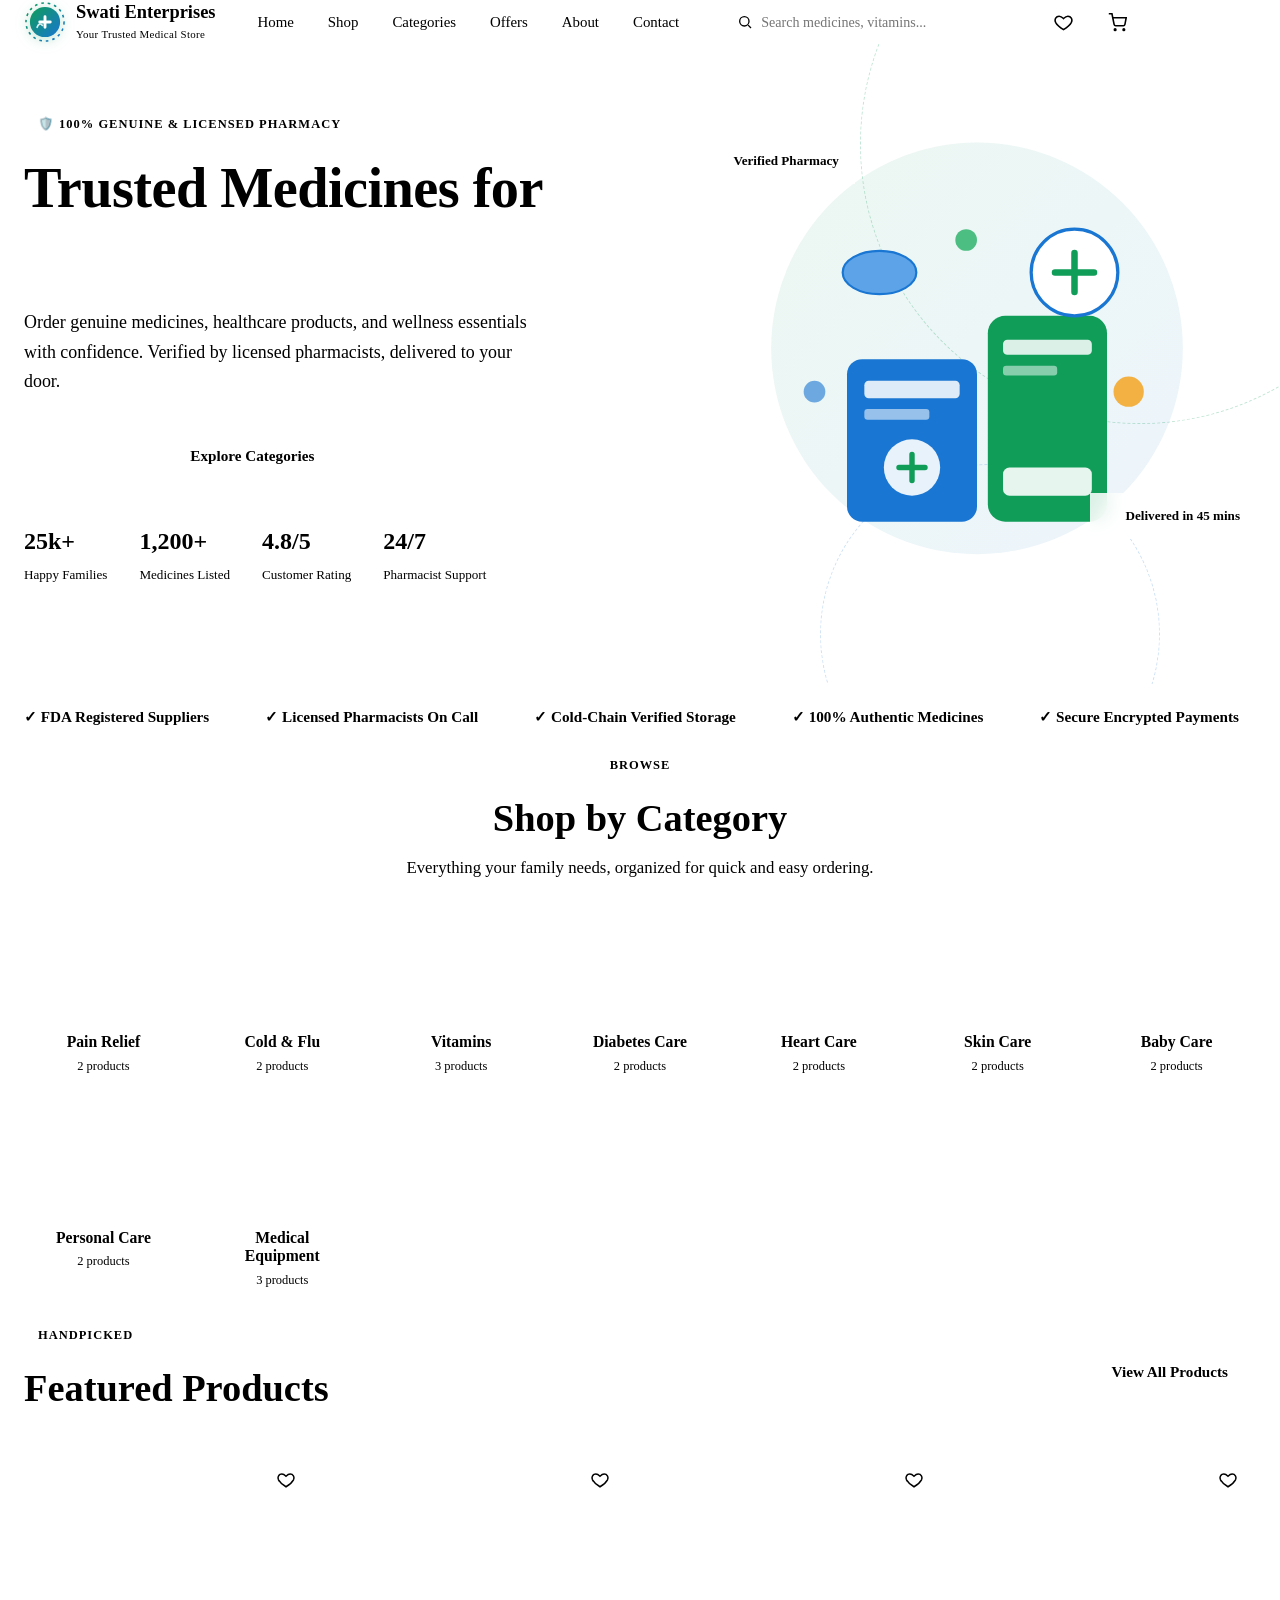
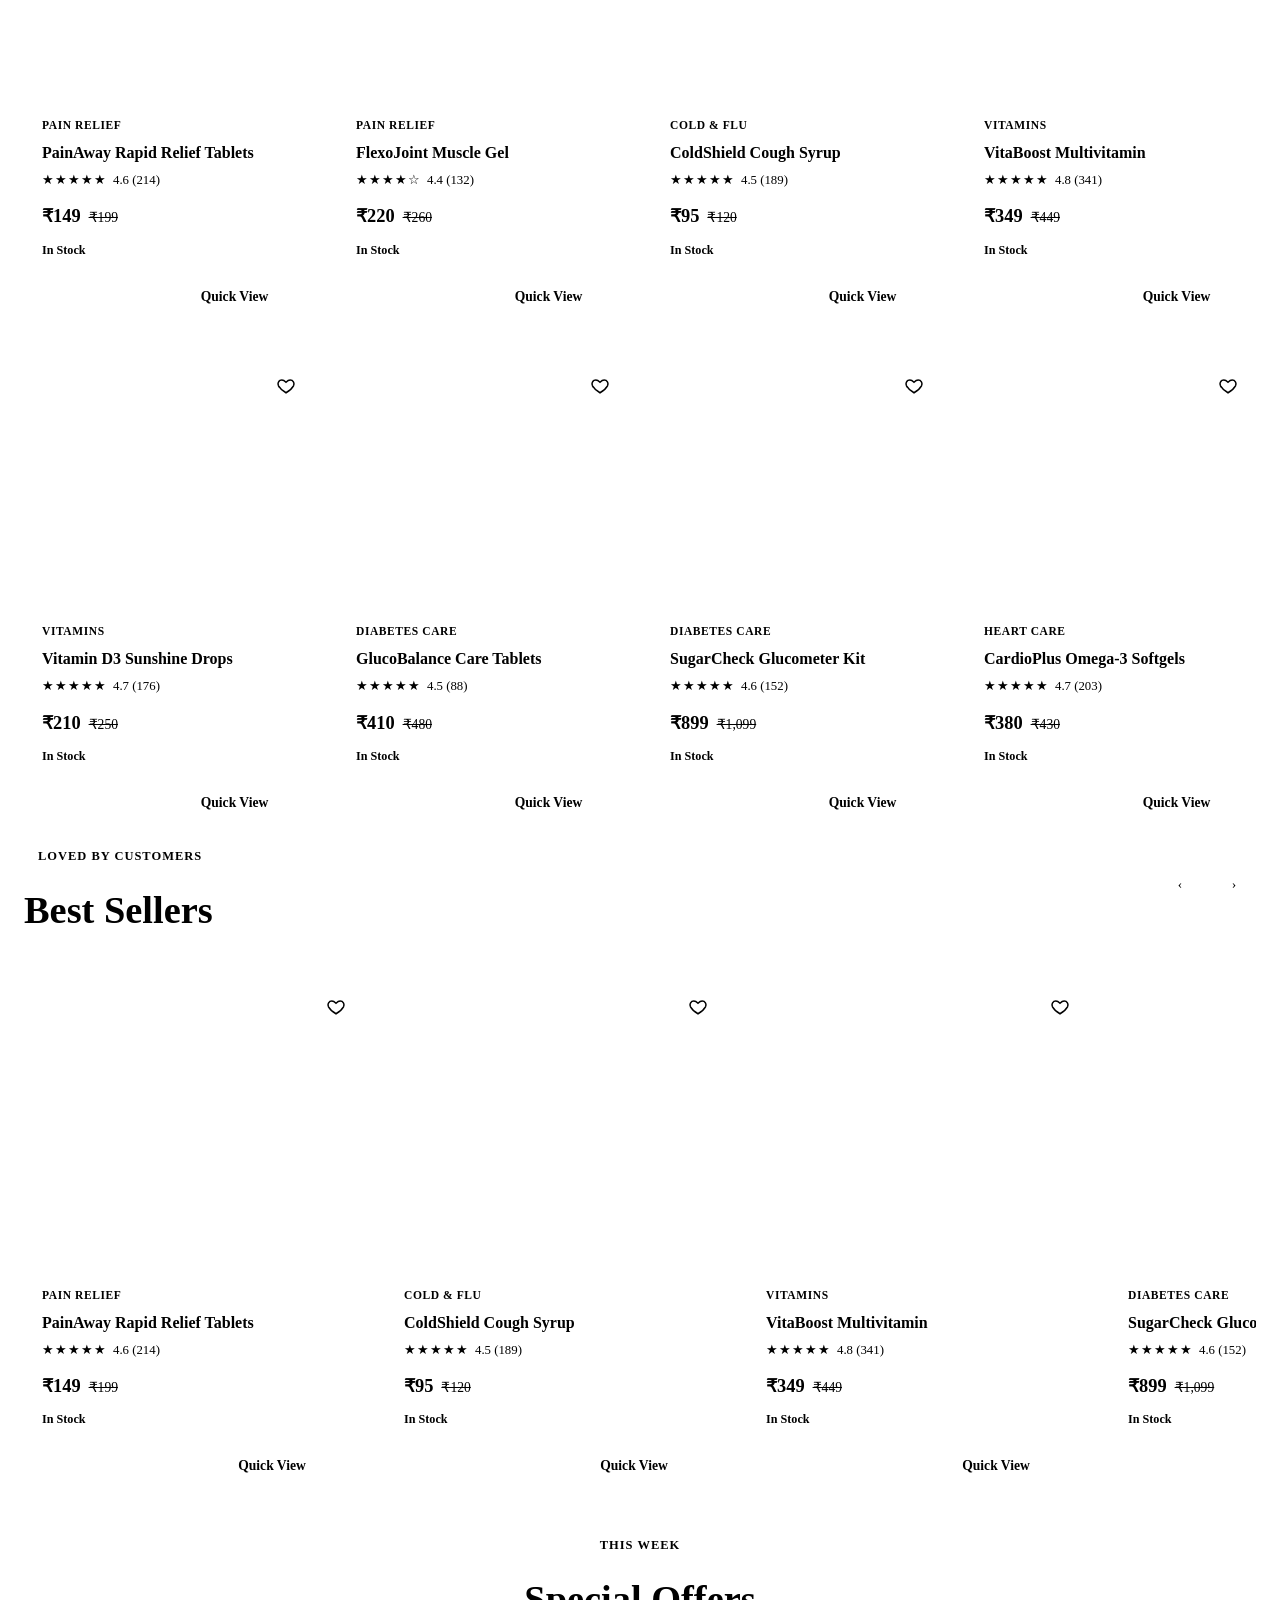
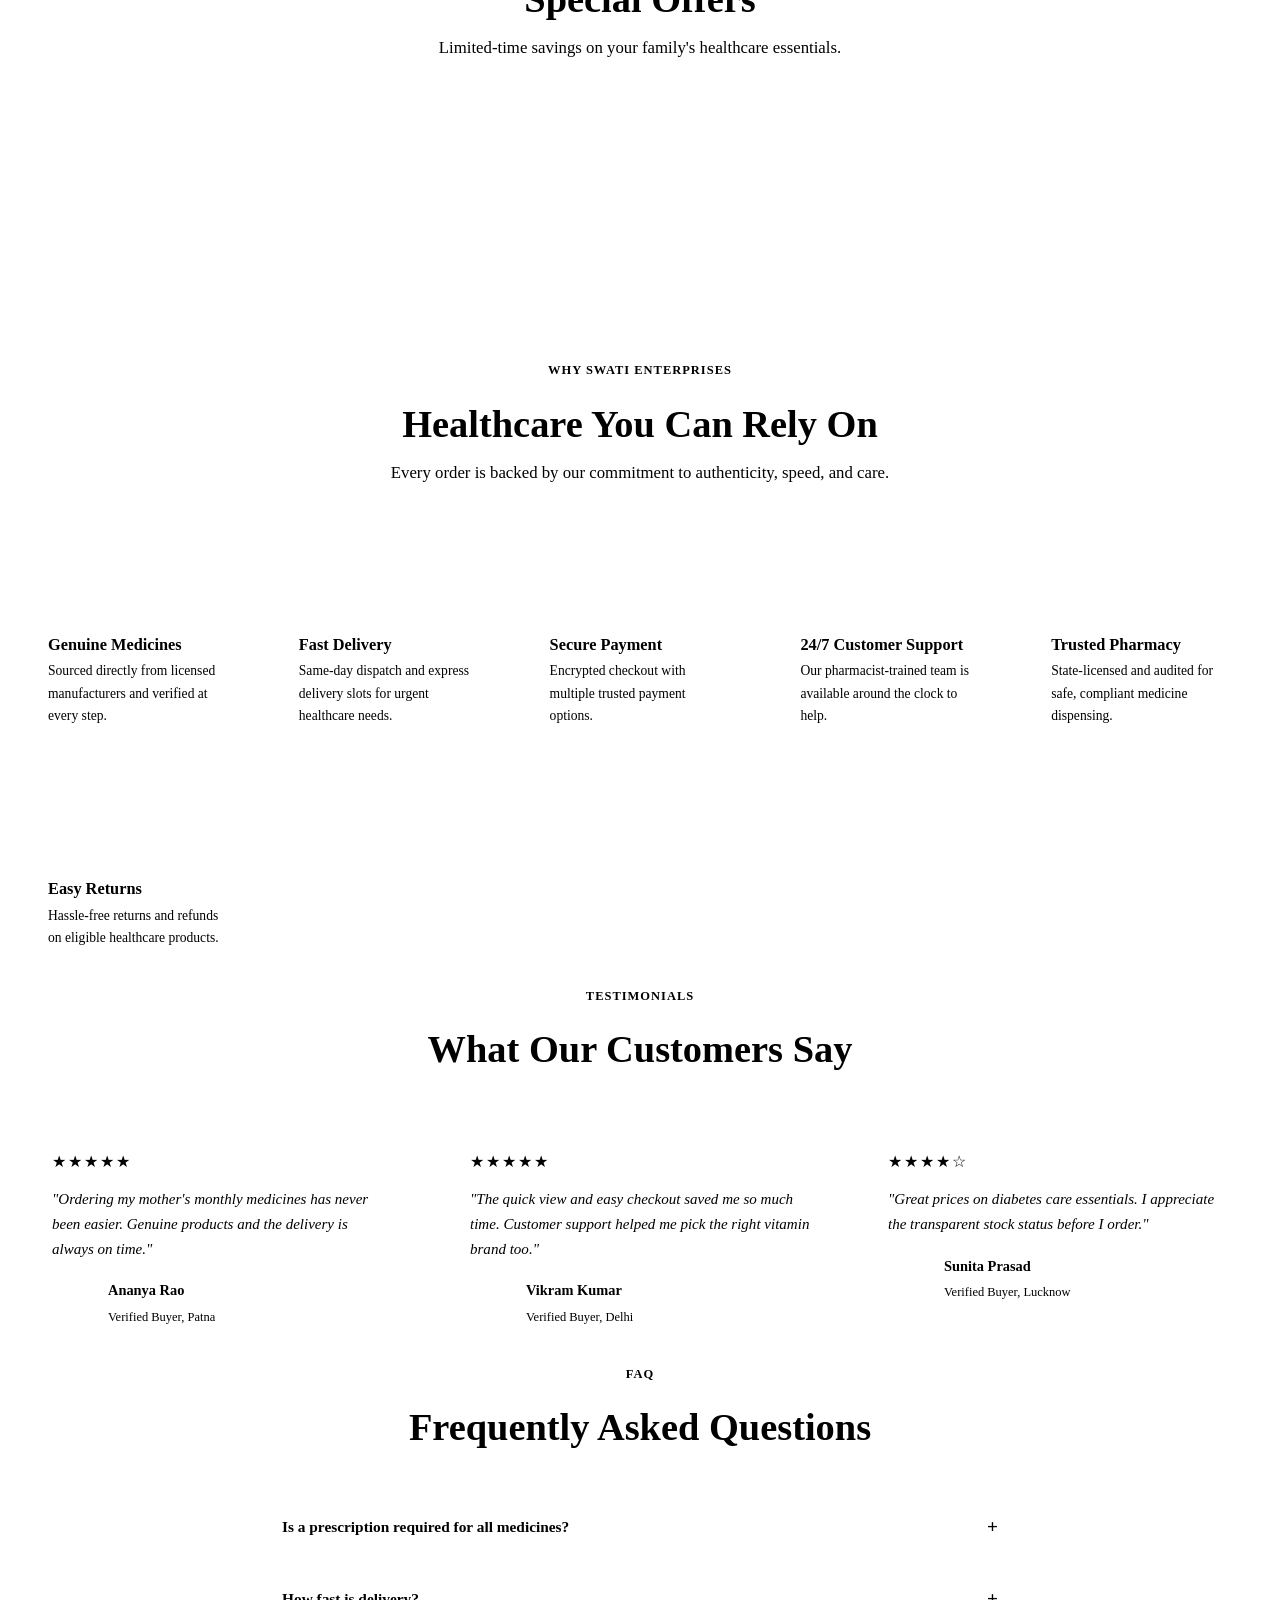
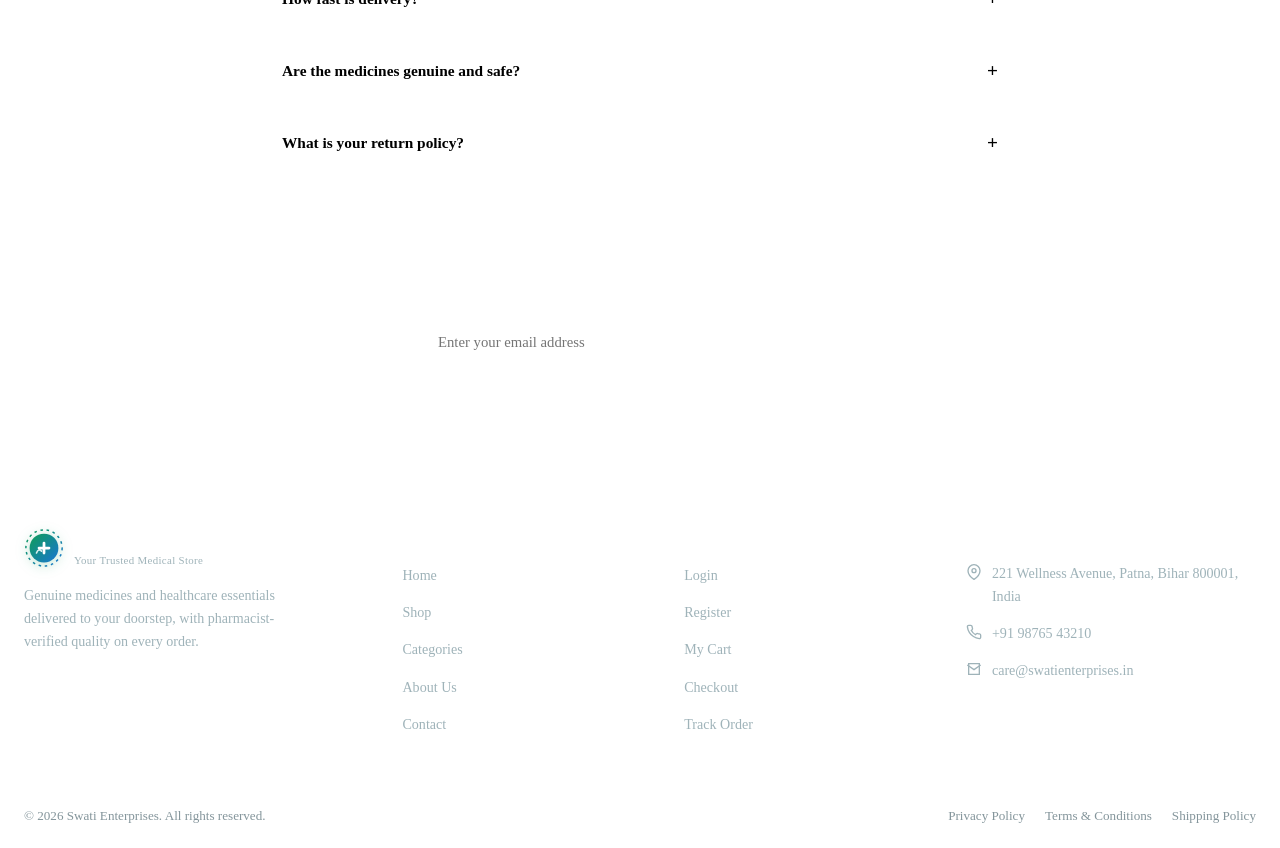
==== index.html @ df6243d7 "add add" ====
<!DOCTYPE html>
<html lang="en">
<head>
<meta charset="UTF-8">
<meta name="viewport" content="width=device-width, initial-scale=1.0">
<title>Home | Swati Enterprises</title>
<meta name="description" content="Swati Enterprises is your trusted online pharmacy for genuine medicines, vitamins, and healthcare essentials with fast, reliable delivery.">
<meta name="theme-color" content="#0F9D58">
<link rel="preconnect" href="https://fonts.googleapis.com">
<link href="https://fonts.googleapis.com/css2?family=Poppins:wght@400;500;600;700;800&family=Inter:wght@400;500;600;700&display=swap" rel="stylesheet">
<link rel="stylesheet" href="css/style.css">
<link rel="stylesheet" href="css/animations.css">
<link rel="stylesheet" href="css/responsive.css">
</head>
<body data-page="home">
<a href="#main" class="skip-link">Skip to content</a>

<div class="page-loader" id="pageLoader">
  <div class="loader-logo"><svg class="logo-mark" width="60" height="60" viewBox="0 0 64 64" xmlns="http://www.w3.org/2000/svg">
      <defs><linearGradient id="logoGradL" x1="0" y1="0" x2="1" y2="1">
        <stop offset="0%" stop-color="#0F9D58"/><stop offset="100%" stop-color="#1976D2"/>
      </linearGradient></defs>
      <circle cx="32" cy="32" r="29" fill="none" stroke="url(#logoGradL)" stroke-width="2.4" stroke-dasharray="4 6"/>
      <circle cx="32" cy="32" r="23" fill="url(#logoGradL)"/>
      <path d="M24 32 h16 M32 24 v16" stroke="#ffffff" stroke-width="4.4" stroke-linecap="round"/>
      <path d="M20 40 q3 -8 8 -3" stroke="#ffffff" stroke-width="2.6" stroke-linecap="round" fill="none" opacity="0.85"/>
    </svg></div>
  <div class="loader-bar"><span></span></div>
</div>

<header class="navbar" id="navbar">
  <div class="container nav-inner">
    <a href="index.html" class="brand" aria-label="Swati Enterprises home">
      <svg class="logo-mark" width="42" height="42" viewBox="0 0 64 64" xmlns="http://www.w3.org/2000/svg">
      <defs><linearGradient id="logoGradL" x1="0" y1="0" x2="1" y2="1">
        <stop offset="0%" stop-color="#0F9D58"/><stop offset="100%" stop-color="#1976D2"/>
      </linearGradient></defs>
      <circle cx="32" cy="32" r="29" fill="none" stroke="url(#logoGradL)" stroke-width="2.4" stroke-dasharray="4 6"/>
      <circle cx="32" cy="32" r="23" fill="url(#logoGradL)"/>
      <path d="M24 32 h16 M32 24 v16" stroke="#ffffff" stroke-width="4.4" stroke-linecap="round"/>
      <path d="M20 40 q3 -8 8 -3" stroke="#ffffff" stroke-width="2.6" stroke-linecap="round" fill="none" opacity="0.85"/>
    </svg>
      <span><span class="brand-name">Swati Enterprises</span><span class="brand-tag">Your Trusted Medical Store</span></span>
    </a>
    <nav aria-label="Primary">
      <ul class="nav-links" id="navLinks">
        <li><a href="index.html" class="active">Home</a></li>
        <li><a href="shop.html">Shop</a></li>
        <li><a href="categories.html">Categories</a></li>
        <li><a href="shop.html?filter=offers">Offers</a></li>
        <li><a href="about.html">About</a></li>
        <li><a href="contact.html">Contact</a></li>
      </ul>
    </nav>
    <div class="nav-search" role="search">
      <svg width="16" height="16" viewBox="0 0 24 24" fill="none" stroke="currentColor" stroke-width="2"><circle cx="11" cy="11" r="7"/><path d="M21 21l-4.3-4.3"/></svg>
      <input type="text" id="navSearchInput" placeholder="Search medicines, vitamins..." aria-label="Search products" autocomplete="off">
      <div class="search-suggest" id="navSearchSuggest"></div>
    </div>
    <div class="nav-actions">
      <button class="theme-toggle" id="themeToggle" aria-label="Toggle dark mode" title="Toggle dark / light mode">
        <span class="knob">
          <svg width="12" height="12" viewBox="0 0 24 24" fill="currentColor"><path d="M12 3a9 9 0 1 0 9 9c0-.46-.04-.92-.1-1.36A5.4 5.4 0 0 1 12 3z"/></svg>
        </span>
      </button>
      <a href="wishlist-note.html" onclick="return false;" class="btn-icon icon-badge" aria-label="Wishlist" title="Wishlist">
        <svg width="19" height="19" viewBox="0 0 24 24" fill="none" stroke="currentColor" stroke-width="2"><path d="M12 21s-7.5-4.6-10-9.3C0.3 7.9 2.6 4 6.4 4c2 0 3.6 1 5.6 3 2-2 3.6-3 5.6-3 3.8 0 6.1 3.9 4.4 7.7C19.5 16.4 12 21 12 21z"/></svg>
        <span class="count" id="wishIconBadge" data-wish-count style="display:none;">0</span>
      </a>
      <a href="cart.html" class="btn-icon icon-badge" aria-label="Cart" title="Cart">
        <svg width="19" height="19" viewBox="0 0 24 24" fill="none" stroke="currentColor" stroke-width="2"><circle cx="9" cy="21" r="1"/><circle cx="20" cy="21" r="1"/><path d="M1 1h4l2.7 13.4a2 2 0 0 0 2 1.6h9.7a2 2 0 0 0 2-1.6L23 6H6"/></svg>
        <span class="count" id="cartIconBadge" data-cart-count style="display:none;">0</span>
      </a>
      <a href="login.html" class="btn btn-primary btn-sm">Login</a>
      <button class="nav-toggle" id="navToggle" aria-label="Toggle menu" aria-expanded="false"><span></span></button>
    </div>
  </div>
</header>

<main id="main">

<section class="hero">
  <div class="hero-ring r1"></div>
  <div class="hero-ring r2"></div>
  <div class="container hero-grid">
    <div class="hero-copy reveal">
      <span class="eyebrow">🛡️ 100% Genuine &amp; Licensed Pharmacy</span>
      <h1>Trusted Medicines for <span class="grad-text">Every Family</span></h1>
      <p>Order genuine medicines, healthcare products, and wellness essentials with confidence. Verified by licensed pharmacists, delivered to your door.</p>
      <div class="hero-cta">
        <a href="shop.html" class="btn btn-primary">Shop Now</a>
        <a href="categories.html" class="btn btn-outline">Explore Categories</a>
      </div>
      <div class="hero-stats">
        <div><strong>25k+</strong><span>Happy Families</span></div>
        <div><strong>1,200+</strong><span>Medicines Listed</span></div>
        <div><strong>4.8/5</strong><span>Customer Rating</span></div>
        <div><strong>24/7</strong><span>Pharmacist Support</span></div>
      </div>
    </div>
    <div class="hero-visual reveal">
      <svg viewBox="0 0 480 440" xmlns="http://www.w3.org/2000/svg">
        <defs>
          <linearGradient id="heroG1" x1="0" y1="0" x2="1" y2="1">
            <stop offset="0%" stop-color="#0F9D58"/><stop offset="100%" stop-color="#1976D2"/>
          </linearGradient>
        </defs>
        <circle cx="240" cy="220" r="190" fill="url(#heroG1)" opacity="0.08"/>
        <rect x="120" y="230" width="120" height="150" rx="14" fill="#1976D2"/>
        <rect x="136" y="250" width="88" height="16" rx="4" fill="#ffffff" opacity="0.85"/>
        <rect x="136" y="276" width="60" height="10" rx="3" fill="#ffffff" opacity="0.55"/>
        <circle cx="180" cy="330" r="26" fill="#ffffff" opacity="0.9"/>
        <path d="M180 318 v24 M168 330 h24" stroke="#0F9D58" stroke-width="5" stroke-linecap="round"/>
        <rect x="250" y="190" width="110" height="190" rx="16" fill="#0F9D58"/>
        <rect x="264" y="212" width="82" height="14" rx="4" fill="#ffffff" opacity="0.85"/>
        <rect x="264" y="236" width="50" height="9" rx="3" fill="#ffffff" opacity="0.5"/>
        <rect x="264" y="330" width="82" height="26" rx="6" fill="#ffffff" opacity="0.9"/>
        <circle cx="330" cy="150" r="40" fill="#ffffff" stroke="#1976D2" stroke-width="3"/>
        <path d="M330 132 v36 M312 150 h36" stroke="#0F9D58" stroke-width="6" stroke-linecap="round"/>
        <ellipse cx="150" cy="150" rx="34" ry="20" fill="#5CA3E8"/>
        <ellipse cx="150" cy="150" rx="34" ry="20" fill="none" stroke="#1976D2" stroke-width="2"/>
        <circle cx="230" cy="120" r="10" fill="#4CBE82"/>
        <circle cx="380" cy="260" r="14" fill="#F5A623" opacity="0.85"/>
        <circle cx="90" cy="260" r="10" fill="#1976D2" opacity="0.6"/>
      </svg>
      <div class="float-card f1"><span class="dot"></span> Verified Pharmacy</div>
      <div class="float-card f2"><span class="dot blue"></span> Delivered in 45 mins</div>
    </div>
  </div>
</section>

<div class="trust-strip">
  <div class="container">
    <div class="trust-track">
      <span>✓ FDA Registered Suppliers</span><span>✓ Licensed Pharmacists On Call</span><span>✓ Cold-Chain Verified Storage</span>
      <span>✓ 100% Authentic Medicines</span><span>✓ Secure Encrypted Payments</span><span>✓ Same-Day City Delivery</span>
      <span>✓ FDA Registered Suppliers</span><span>✓ Licensed Pharmacists On Call</span><span>✓ Cold-Chain Verified Storage</span>
      <span>✓ 100% Authentic Medicines</span><span>✓ Secure Encrypted Payments</span><span>✓ Same-Day City Delivery</span>
    </div>
  </div>
</div>

<section>
  <div class="container">
    <div class="section-head reveal">
      <span class="eyebrow">Browse</span>
      <h2>Shop by Category</h2>
      <p>Everything your family needs, organized for quick and easy ordering.</p>
    </div>
    <div class="cat-grid" id="catGridHome"></div>
  </div>
</section>

<section class="bg-soft">
  <div class="container">
    <div class="divider-row reveal">
      <div class="section-head left" style="margin:0;">
        <span class="eyebrow">Handpicked</span>
        <h2>Featured Products</h2>
      </div>
      <a href="shop.html" class="btn btn-outline">View All Products</a>
    </div>
    <div class="product-grid" id="featuredGrid"></div>
  </div>
</section>

<section>
  <div class="container">
    <div class="divider-row reveal">
      <div class="section-head left" style="margin:0;">
        <span class="eyebrow">Loved by customers</span>
        <h2>Best Sellers</h2>
      </div>
      <div class="slider-nav">
        <button class="btn-icon" id="bsPrev" aria-label="Previous">‹</button>
        <button class="btn-icon" id="bsNext" aria-label="Next">›</button>
      </div>
    </div>
    <div class="slider-wrap">
      <div class="slider-track" id="bestSellerTrack"></div>
    </div>
  </div>
</section>

<section class="bg-soft">
  <div class="container">
    <div class="section-head reveal">
      <span class="eyebrow">This week</span>
      <h2>Special Offers</h2>
      <p>Limited-time savings on your family's healthcare essentials.</p>
    </div>
    <div class="offer-grid reveal">
      <div class="offer-banner b1">
        <h3>Flat 25% Off on Vitamins</h3>
        <p>Build daily immunity with our top-rated multivitamin range.</p>
        <a href="shop.html" class="btn">Shop Vitamins</a>
      </div>
      <div class="offer-banner b2">
        <h3>Free Delivery Above ₹999</h3>
        <p>No delivery charges on qualifying healthcare orders, every day.</p>
        <a href="shop.html" class="btn">Start Shopping</a>
      </div>
    </div>
  </div>
</section>

<section>
  <div class="container">
    <div class="section-head reveal">
      <span class="eyebrow">Why Swati Enterprises</span>
      <h2>Healthcare You Can Rely On</h2>
      <p>Every order is backed by our commitment to authenticity, speed, and care.</p>
    </div>
    <div class="feature-grid reveal">
      <div class="feature-card">
        <div class="feature-icon"><svg width="24" height="24" viewBox="0 0 24 24" fill="none" stroke="#fff" stroke-width="2"><path d="M12 2l8 4v6c0 5-3.5 8.5-8 10-4.5-1.5-8-5-8-10V6z"/><path d="M9 12l2 2 4-4"/></svg></div>
        <h3>Genuine Medicines</h3>
        <p>Sourced directly from licensed manufacturers and verified at every step.</p>
      </div>
      <div class="feature-card">
        <div class="feature-icon"><svg width="24" height="24" viewBox="0 0 24 24" fill="none" stroke="#fff" stroke-width="2"><path d="M13 2 3 14h7l-1 8 10-12h-7z"/></svg></div>
        <h3>Fast Delivery</h3>
        <p>Same-day dispatch and express delivery slots for urgent healthcare needs.</p>
      </div>
      <div class="feature-card">
        <div class="feature-icon"><svg width="24" height="24" viewBox="0 0 24 24" fill="none" stroke="#fff" stroke-width="2"><rect x="4" y="10" width="16" height="10" rx="2"/><path d="M8 10V7a4 4 0 0 1 8 0v3"/></svg></div>
        <h3>Secure Payment</h3>
        <p>Encrypted checkout with multiple trusted payment options.</p>
      </div>
      <div class="feature-card">
        <div class="feature-icon"><svg width="24" height="24" viewBox="0 0 24 24" fill="none" stroke="#fff" stroke-width="2"><path d="M22 16.9v3a2 2 0 0 1-2.2 2 19.8 19.8 0 0 1-8.6-3.1 19.5 19.5 0 0 1-6-6 19.8 19.8 0 0 1-3.1-8.6A2 2 0 0 1 4.1 2h3a2 2 0 0 1 2 1.7c.1.9.3 1.8.6 2.7a2 2 0 0 1-.5 2.1L8 9.7a16 16 0 0 0 6.3 6.3l1.2-1.2a2 2 0 0 1 2.1-.5c.9.3 1.8.5 2.7.6a2 2 0 0 1 1.7 2.1z"/></svg></div>
        <h3>24/7 Customer Support</h3>
        <p>Our pharmacist-trained team is available around the clock to help.</p>
      </div>
      <div class="feature-card">
        <div class="feature-icon"><svg width="24" height="24" viewBox="0 0 24 24" fill="none" stroke="#fff" stroke-width="2"><path d="M12 2l8 4v6c0 5-3.5 8.5-8 10-4.5-1.5-8-5-8-10V6z"/></svg></div>
        <h3>Trusted Pharmacy</h3>
        <p>State-licensed and audited for safe, compliant medicine dispensing.</p>
      </div>
      <div class="feature-card">
        <div class="feature-icon"><svg width="24" height="24" viewBox="0 0 24 24" fill="none" stroke="#fff" stroke-width="2"><path d="M3 12a9 9 0 1 0 9-9"/><path d="M3 4v5h5"/></svg></div>
        <h3>Easy Returns</h3>
        <p>Hassle-free returns and refunds on eligible healthcare products.</p>
      </div>
    </div>
  </div>
</section>

<section class="bg-soft">
  <div class="container">
    <div class="section-head reveal">
      <span class="eyebrow">Testimonials</span>
      <h2>What Our Customers Say</h2>
    </div>
    <div class="testi-grid reveal">
      <div class="testi-card">
        <div class="testi-stars">★★★★★</div>
        <p>"Ordering my mother's monthly medicines has never been easier. Genuine products and the delivery is always on time."</p>
        <div class="testi-user"><div class="testi-avatar">AR</div><div><strong>Ananya Rao</strong><span>Verified Buyer, Patna</span></div></div>
      </div>
      <div class="testi-card">
        <div class="testi-stars">★★★★★</div>
        <p>"The quick view and easy checkout saved me so much time. Customer support helped me pick the right vitamin brand too."</p>
        <div class="testi-user"><div class="testi-avatar">VK</div><div><strong>Vikram Kumar</strong><span>Verified Buyer, Delhi</span></div></div>
      </div>
      <div class="testi-card">
        <div class="testi-stars">★★★★☆</div>
        <p>"Great prices on diabetes care essentials. I appreciate the transparent stock status before I order."</p>
        <div class="testi-user"><div class="testi-avatar">SP</div><div><strong>Sunita Prasad</strong><span>Verified Buyer, Lucknow</span></div></div>
      </div>
    </div>
  </div>
</section>

<section>
  <div class="container">
    <div class="section-head reveal">
      <span class="eyebrow">FAQ</span>
      <h2>Frequently Asked Questions</h2>
    </div>
    <div class="faq-list reveal">
      <div class="faq-item">
        <button class="faq-q">Is a prescription required for all medicines? <span class="plus">+</span></button>
        <div class="faq-a"><p>Prescription-only medicines require a valid upload during checkout. Over-the-counter wellness products can be ordered freely.</p></div>
      </div>
      <div class="faq-item">
        <button class="faq-q">How fast is delivery? <span class="plus">+</span></button>
        <div class="faq-a"><p>Most orders are delivered within 45 minutes to 24 hours depending on your location and product availability.</p></div>
      </div>
      <div class="faq-item">
        <button class="faq-q">Are the medicines genuine and safe? <span class="plus">+</span></button>
        <div class="faq-a"><p>Yes. Every product is sourced from licensed distributors and checked by our in-house pharmacist team before dispatch.</p></div>
      </div>
      <div class="faq-item">
        <button class="faq-q">What is your return policy? <span class="plus">+</span></button>
        <div class="faq-a"><p>Unopened, undamaged products can be returned within 7 days. Medicines are non-returnable once the seal is broken, per pharmacy regulation.</p></div>
      </div>
    </div>
  </div>
</section>

<section>
  <div class="container">
    <div class="newsletter reveal">
      <h2>Stay Updated on Health &amp; Offers</h2>
      <p>Subscribe for wellness tips, new arrivals, and exclusive discounts.</p>
      <form class="newsletter-form" id="newsletterForm">
        <input type="email" placeholder="Enter your email address" required aria-label="Email address">
        <button class="btn" type="submit">Subscribe</button>
      </form>
    </div>
  </div>
</section>

</main>

<footer class="footer">
  <div class="container">
    <div class="footer-grid">
      <div class="footer-brand">
        <a href="index.html" class="brand">
          <svg class="logo-mark" width="40" height="40" viewBox="0 0 64 64" xmlns="http://www.w3.org/2000/svg">
      <defs><linearGradient id="logoGradL" x1="0" y1="0" x2="1" y2="1">
        <stop offset="0%" stop-color="#0F9D58"/><stop offset="100%" stop-color="#1976D2"/>
      </linearGradient></defs>
      <circle cx="32" cy="32" r="29" fill="none" stroke="url(#logoGradL)" stroke-width="2.4" stroke-dasharray="4 6"/>
      <circle cx="32" cy="32" r="23" fill="url(#logoGradL)"/>
      <path d="M24 32 h16 M32 24 v16" stroke="#ffffff" stroke-width="4.4" stroke-linecap="round"/>
      <path d="M20 40 q3 -8 8 -3" stroke="#ffffff" stroke-width="2.6" stroke-linecap="round" fill="none" opacity="0.85"/>
    </svg>
          <span><span class="brand-name">Swati Enterprises</span><span class="brand-tag">Your Trusted Medical Store</span></span>
        </a>
        <p class="desc">Genuine medicines and healthcare essentials delivered to your doorstep, with pharmacist-verified quality on every order.</p>
        <div class="social-row">
          <a href="#" aria-label="Facebook"><svg width="16" height="16" viewBox="0 0 24 24" fill="#fff"><path d="M22 12a10 10 0 1 0-11.6 9.9v-7H7.9V12h2.5V9.8c0-2.5 1.5-3.9 3.8-3.9 1.1 0 2.2.2 2.2.2v2.4h-1.3c-1.2 0-1.6.8-1.6 1.6V12h2.8l-.4 2.9h-2.4v7A10 10 0 0 0 22 12z"/></svg></a>
          <a href="#" aria-label="Instagram"><svg width="16" height="16" viewBox="0 0 24 24" fill="none" stroke="#fff" stroke-width="2"><rect x="3" y="3" width="18" height="18" rx="5"/><circle cx="12" cy="12" r="4"/><circle cx="17.5" cy="6.5" r="1"/></svg></a>
          <a href="#" aria-label="Twitter"><svg width="16" height="16" viewBox="0 0 24 24" fill="#fff"><path d="M23 4.9a9.3 9.3 0 0 1-2.6.7 4.5 4.5 0 0 0 2-2.5c-.9.5-1.9.9-2.9 1.1A4.5 4.5 0 0 0 11.9 8.5 12.8 12.8 0 0 1 2.7 3.8a4.5 4.5 0 0 0 1.4 6 4.4 4.4 0 0 1-2-.6v.1a4.5 4.5 0 0 0 3.6 4.4 4.5 4.5 0 0 1-2 .1 4.5 4.5 0 0 0 4.2 3.1A9 9 0 0 1 1 19.5a12.8 12.8 0 0 0 6.9 2c8.3 0 12.8-6.9 12.8-12.8v-.6A9.2 9.2 0 0 0 23 4.9z"/></svg></a>
          <a href="#" aria-label="YouTube"><svg width="16" height="16" viewBox="0 0 24 24" fill="#fff"><path d="M23 12s0-3.4-.4-5a3 3 0 0 0-2.1-2C18.9 4.5 12 4.5 12 4.5s-6.9 0-8.5.5a3 3 0 0 0-2.1 2C1 8.6 1 12 1 12s0 3.4.4 5a3 3 0 0 0 2.1 2c1.6.5 8.5.5 8.5.5s6.9 0 8.5-.5a3 3 0 0 0 2.1-2c.4-1.6.4-5 .4-5zM9.8 15.5v-7l6 3.5z"/></svg></a>
        </div>
      </div>
      <div>
        <h4>Quick Links</h4>
        <ul class="footer-links">
          <li><a href="index.html">Home</a></li>
          <li><a href="shop.html">Shop</a></li>
          <li><a href="categories.html">Categories</a></li>
          <li><a href="about.html">About Us</a></li>
          <li><a href="contact.html">Contact</a></li>
        </ul>
      </div>
      <div>
        <h4>My Account</h4>
        <ul class="footer-links">
          <li><a href="login.html">Login</a></li>
          <li><a href="register.html">Register</a></li>
          <li><a href="cart.html">My Cart</a></li>
          <li><a href="checkout.html">Checkout</a></li>
          <li><a href="contact.html">Track Order</a></li>
        </ul>
      </div>
      <div>
        <h4>Get in Touch</h4>
        <ul class="footer-contact">
          <li><svg width="16" height="16" viewBox="0 0 24 24" fill="none" stroke="currentColor" stroke-width="2"><path d="M21 10c0 7-9 13-9 13S3 17 3 10a9 9 0 0 1 18 0z"/><circle cx="12" cy="10" r="3"/></svg> 221 Wellness Avenue, Patna, Bihar 800001, India</li>
          <li><svg width="16" height="16" viewBox="0 0 24 24" fill="none" stroke="currentColor" stroke-width="2"><path d="M22 16.9v3a2 2 0 0 1-2.2 2 19.8 19.8 0 0 1-8.6-3.1 19.5 19.5 0 0 1-6-6 19.8 19.8 0 0 1-3.1-8.6A2 2 0 0 1 4.1 2h3a2 2 0 0 1 2 1.7c.1.9.3 1.8.6 2.7a2 2 0 0 1-.5 2.1L8 9.7a16 16 0 0 0 6.3 6.3l1.2-1.2a2 2 0 0 1 2.1-.5c.9.3 1.8.5 2.7.6a2 2 0 0 1 1.7 2.1z"/></svg> +91 98765 43210</li>
          <li><svg width="16" height="16" viewBox="0 0 24 24" fill="none" stroke="currentColor" stroke-width="2"><path d="M4 4h16v16H4z"/><path d="M22 6l-10 7L2 6"/></svg> care@swatienterprises.in</li>
        </ul>
      </div>
    </div>
    <div class="footer-bottom">
      <span>© 2026 Swati Enterprises. All rights reserved.</span>
      <div class="legal">
        <a href="#">Privacy Policy</a>
        <a href="#">Terms &amp; Conditions</a>
        <a href="#">Shipping Policy</a>
      </div>
    </div>
  </div>
</footer>

<div class="modal-overlay" id="quickViewOverlay">
  <div class="modal-box">
    <button class="modal-close" id="quickViewClose" aria-label="Close quick view">✕</button>
    <div id="quickViewBody"></div>
  </div>
</div>

<div class="toast-stack" id="toastStack"></div>
<button class="scroll-top" id="scrollTopBtn" aria-label="Scroll to top">
  <svg width="18" height="18" viewBox="0 0 24 24" fill="none" stroke="currentColor" stroke-width="2.4"><path d="M12 19V5M5 12l7-7 7 7"/></svg>
</button>

<script src="js/products.js"></script>
<script src="js/wishlist.js"></script>
<script src="js/cart.js"></script>
<script src="js/search.js"></script>
<script src="js/app.js"></script>
<script>
document.addEventListener("DOMContentLoaded", () => {
  // Category cards
  const cats = [...new Set(PRODUCTS.map(p => p.category))];
  const catGrid = document.getElementById("catGridHome");
  catGrid.innerHTML = cats.map(c => {
    const count = getProductsByCategory(c).length;
    const iconKey = CATEGORY_ICONS[c] || "pill";
    return `<a href="shop.html?category=${encodeURIComponent(c)}" class="cat-card reveal in">
      <div class="cat-icon">${categoryIconSVG(iconKey)}</div>
      <h3>${c}</h3><p>${count} products</p>
    </a>`;
  }).join("");

  // Featured products
  renderGrid(document.getElementById("featuredGrid"), PRODUCTS.filter(p => p.featured).slice(0, 8));

  // Best sellers slider
  const bs = PRODUCTS.filter(p => p.bestSeller);
  document.getElementById("bestSellerTrack").innerHTML = bs.map(productCardHTML).join("");
  bindSlider("bestSellerTrack", "bsPrev", "bsNext");
});
</script>
</body>
</html>
---- css/style.css ----
/* ===========================================================
   SWATI ENTERPRISES — CORE STYLESHEET
   Premium pharmacy e-commerce design system.
   Design inspiration: Apple · Stripe · Linear · 1mg
   =========================================================== */

/* ---------- Reset ---------- */
*, *::before, *::after { box-sizing: border-box; margin: 0; padding: 0; }
html { scroll-behavior: smooth; }
body {
  font-family: var(--font-body);
  color: var(--ink);
  background: var(--bg);
  line-height: 1.65;
  -webkit-font-smoothing: antialiased;
  -moz-osx-font-smoothing: grayscale;
  overflow-x: hidden;
  transition: background var(--transition), color var(--transition);
}
img { max-width: 100%; display: block; }
a { color: inherit; text-decoration: none; }
ul { list-style: none; }
button { font-family: inherit; cursor: pointer; border: none; background: none; }
input, select, textarea { font-family: inherit; font-size: 1rem; }
h1, h2, h3, h4, h5 { font-family: var(--font-display); color: var(--ink); line-height: 1.2; font-weight: 600; }
:focus-visible { outline: 3px solid var(--primary); outline-offset: 2px; border-radius: 4px; }
::selection { background: rgba(15,157,88,0.18); color: var(--ink); }
.container { max-width: var(--maxw); margin: 0 auto; padding: 0 24px; }
section { padding: var(--sp-4xl) 0; }
.skip-link {
  position: absolute; left: -999px; top: 0;
  background: var(--primary); color: #fff; padding: 12px 20px;
  z-index: 999; border-radius: 0 0 8px 0; font-weight: 600;
}
.skip-link:focus { left: 0; }

/* ---------- Typography helpers ---------- */
.eyebrow {
  display: inline-flex; align-items: center; gap: 8px;
  font-size: 0.78rem; font-weight: 600; letter-spacing: 0.08em; text-transform: uppercase;
  color: var(--primary-dark); background: var(--mint-100);
  padding: 6px 14px; border-radius: var(--r-pill); margin-bottom: 14px;
}
.section-head { max-width: 640px; margin: 0 auto 48px; text-align: center; }
.section-head h2 { font-size: clamp(1.8rem, 3vw, 2.5rem); margin-bottom: 12px; }
.section-head p { color: var(--slate-2); font-size: 1.05rem; }
.section-head.left { margin: 0 0 40px; text-align: left; }
.grad-text {
  background: var(--grad-brand); -webkit-background-clip: text; background-clip: text; color: transparent;
}

/* ---------- Buttons ---------- */
.btn {
  display: inline-flex; align-items: center; justify-content: center; gap: 8px;
  padding: 14px 28px; border-radius: var(--r-md); font-weight: 600; font-size: 0.95rem;
  transition: transform var(--transition), box-shadow var(--transition), background var(--transition), color var(--transition);
  white-space: nowrap; position: relative; overflow: hidden;
}
.btn:active { transform: translateY(1px) scale(0.98); }
.btn-primary { background: var(--grad-brand); color: #fff; box-shadow: var(--shadow-sm); }
.btn-primary:hover { box-shadow: var(--shadow-md); transform: translateY(-2px); }
.btn-outline { background: transparent; color: var(--primary-dark); border: 1.5px solid var(--primary); }
.btn-outline:hover { background: var(--mint-50); transform: translateY(-2px); }
.btn-ghost { background: var(--mint-50); color: var(--primary-dark); }
.btn-ghost:hover { background: var(--mint-100); }
.btn-blue { background: var(--secondary); color: #fff; box-shadow: var(--shadow-sm); }
.btn-blue:hover { background: var(--secondary-dark); transform: translateY(-2px); }
.btn-danger { background: var(--danger); color: #fff; }
.btn-danger:hover { opacity: 0.9; }
.btn-success { background: var(--grad-success); color: #fff; box-shadow: var(--shadow-sm); }
.btn-block { width: 100%; }
.btn-sm { padding: 9px 16px; font-size: 0.85rem; border-radius: var(--r-sm); }
.btn-lg { padding: 16px 36px; font-size: 1.05rem; border-radius: var(--r-lg); }
.btn-icon {
  width: 44px; height: 44px; border-radius: 50%; display: inline-flex; align-items: center; justify-content: center;
  background: var(--mint-50); color: var(--ink-soft); transition: var(--transition);
}
.btn-icon:hover { background: var(--mint-100); transform: translateY(-2px); }
.btn[disabled] { opacity: 0.55; cursor: not-allowed; pointer-events: none; }

/* ---------- Navbar ---------- */
.navbar {
  position: sticky; top: 0; z-index: var(--z-navbar);
  background: var(--glass-bg);
  backdrop-filter: var(--glass-blur);
  -webkit-backdrop-filter: var(--glass-blur);
  border-bottom: 1px solid var(--line-2);
  transition: box-shadow var(--transition), background var(--transition), height var(--transition);
}
.navbar.scrolled { box-shadow: 0 6px 24px rgba(20,36,52,0.08); }
.nav-inner { display: flex; align-items: center; gap: 28px; height: var(--nav-h); transition: height var(--transition); }
.navbar.scrolled .nav-inner { height: var(--nav-h-shrink); }
.brand { display: flex; align-items: center; gap: 10px; flex-shrink: 0; }
.brand-name { font-family: var(--font-display); font-weight: 700; font-size: 1.15rem; color: var(--ink); line-height: 1.1; }
.brand-tag { display: block; font-family: var(--font-body); font-weight: 500; font-size: 0.68rem; color: var(--slate-2); letter-spacing: 0.03em; }
.nav-links { display: flex; align-items: center; gap: 6px; margin-right: auto; }
.nav-links a {
  padding: 10px 14px; border-radius: var(--r-pill); font-weight: 500; font-size: 0.93rem; color: var(--ink-soft);
  transition: var(--transition); position: relative;
}
.nav-links a:hover, .nav-links a.active { background: var(--mint-50); color: var(--primary-dark); }
.nav-search {
  display: flex; align-items: center; gap: 8px; background: var(--mint-50); border: 1px solid var(--line-2);
  border-radius: var(--r-pill); padding: 8px 8px 8px 16px; width: 230px; transition: var(--transition);
  position: relative;
}
.nav-search:focus-within { box-shadow: var(--shadow-focus); border-color: var(--primary); width: 300px; }
.nav-search input { background: none; border: none; flex: 1; outline: none; font-size: 0.88rem; color: var(--ink); }
.nav-search button { color: var(--primary-dark); display: flex; }
.nav-actions { display: flex; align-items: center; gap: 10px; }
.icon-badge { position: relative; }
.icon-badge .count {
  position: absolute; top: -4px; right: -4px; background: var(--danger); color: #fff;
  font-size: 0.65rem; font-weight: 700; width: 18px; height: 18px; border-radius: 50%;
  display: flex; align-items: center; justify-content: center; border: 2px solid var(--white);
}
.nav-toggle {
  display: none; width: 44px; height: 44px; border-radius: var(--r-sm);
  align-items: center; justify-content: center; background: var(--mint-50);
}
.nav-toggle span { display: block; width: 20px; height: 2px; background: var(--ink); position: relative; transition: var(--transition); }
.nav-toggle span::before, .nav-toggle span::after {
  content: ''; position: absolute; width: 20px; height: 2px; background: var(--ink); left: 0; transition: var(--transition);
}
.nav-toggle span::before { top: -6px; }
.nav-toggle span::after  { top: 6px; }
.nav-toggle.open span { background: transparent; }
.nav-toggle.open span::before { transform: rotate(45deg); top: 0; }
.nav-toggle.open span::after  { transform: rotate(-45deg); top: 0; }

/* ---------- Logo mark ---------- */
.logo-mark { filter: drop-shadow(0 2px 6px rgba(15,157,88,0.25)); }

/* ---------- Hero ---------- */
.hero {
  position: relative; padding: 64px 0 96px; background: var(--grad-hero); overflow: hidden;
}
.hero-ring { position: absolute; border: 1.5px dashed rgba(15,157,88,0.25); border-radius: 50%; }
.hero-ring.r1 { width: 560px; height: 560px; top: -180px; right: -140px; animation: spin-slow 60s linear infinite; }
.hero-ring.r2 { width: 340px; height: 340px; bottom: -120px; right: 120px; border-color: rgba(25,118,210,0.22); animation: spin-slow-rev 46s linear infinite; }
.hero-ring.r3 { width: 200px; height: 200px; top: 30%; left: -80px; border-color: rgba(79,195,247,0.18); animation: spin-slow 50s linear infinite; }
.hero-particles { position: absolute; inset: 0; overflow: hidden; pointer-events: none; }
.hero-particle {
  position: absolute; border-radius: 50%;
  animation: float-y 4s ease-in-out infinite;
}
.hero-particle:nth-child(1) { width: 8px; height: 8px; background: rgba(15,157,88,0.25); top: 20%; left: 10%; animation-delay: 0s; animation-duration: 5s; }
.hero-particle:nth-child(2) { width: 6px; height: 6px; background: rgba(25,118,210,0.3); top: 60%; left: 80%; animation-delay: 1s; animation-duration: 4s; }
.hero-particle:nth-child(3) { width: 10px; height: 10px; background: rgba(79,195,247,0.2); top: 40%; left: 50%; animation-delay: 2s; animation-duration: 6s; }
.hero-particle:nth-child(4) { width: 5px; height: 5px; background: rgba(15,157,88,0.2); top: 75%; left: 25%; animation-delay: 0.5s; animation-duration: 4.5s; }
.hero-particle:nth-child(5) { width: 7px; height: 7px; background: rgba(25,118,210,0.15); top: 15%; left: 70%; animation-delay: 1.5s; animation-duration: 5.5s; }

.hero-grid { display: grid; grid-template-columns: 1.05fr 0.95fr; gap: 56px; align-items: center; }
.hero-copy .eyebrow { background: #fff; box-shadow: var(--shadow-xs); }
.hero-copy h1 { font-size: clamp(2.2rem, 4.4vw, 3.6rem); margin-bottom: 18px; letter-spacing: -0.01em; }
.hero-copy p { font-size: 1.12rem; color: var(--slate-2); max-width: 520px; margin-bottom: 32px; }
.hero-cta { display: flex; gap: 16px; flex-wrap: wrap; margin-bottom: 40px; }
.hero-stats { display: flex; gap: 32px; flex-wrap: wrap; }
.hero-stats div strong { display: block; font-family: var(--font-display); font-size: 1.5rem; color: var(--primary-dark); }
.hero-stats div span { font-size: 0.82rem; color: var(--slate-2); }
.hero-visual { position: relative; display: flex; align-items: center; justify-content: center; }
.hero-visual svg { width: 100%; height: auto; max-width: 520px; }
.float-card {
  position: absolute; background: rgba(255,255,255,0.85); backdrop-filter: blur(10px);
  border: 1px solid var(--line-2); border-radius: var(--r-md); box-shadow: var(--shadow-md);
  padding: 12px 16px; display: flex; align-items: center; gap: 10px; font-size: 0.82rem; font-weight: 600;
}
.float-card.f1 { top: 6%; left: 0; animation: float-y 5s ease-in-out infinite; }
.float-card.f2 { bottom: 10%; right: 0; animation: float-y 6s ease-in-out infinite 1s; }
.float-card .dot { width: 10px; height: 10px; border-radius: 50%; background: var(--primary); }
.float-card .dot.blue { background: var(--secondary); }
[data-theme="dark"] .float-card { background: rgba(20,35,43,0.85); }

/* ---------- Marquee strip ---------- */
.trust-strip { background: var(--white); border-block: 1px solid var(--line-2); padding: 20px 0; overflow: hidden; }
.trust-track { display: flex; gap: 56px; white-space: nowrap; animation: marquee 26s linear infinite; width: max-content; }
.trust-track span { font-family: var(--font-display); font-weight: 600; color: var(--slate-3); font-size: 0.95rem; display: flex; align-items: center; gap: 10px; }

/* ---------- Category cards ---------- */
.cat-grid { display: grid; grid-template-columns: repeat(auto-fit, minmax(150px, 1fr)); gap: 20px; }
.cat-card {
  background: var(--white); border: 1px solid var(--line-2); border-radius: var(--r-lg); padding: 28px 18px;
  text-align: center; transition: transform var(--transition), box-shadow var(--transition), border-color var(--transition);
  cursor: pointer; position: relative; overflow: hidden;
}
.cat-card::before {
  content: ''; position: absolute; inset: 0; border-radius: inherit; padding: 2px;
  background: var(--grad-brand); opacity: 0; transition: opacity var(--transition);
  -webkit-mask: linear-gradient(#fff 0 0) content-box, linear-gradient(#fff 0 0);
  -webkit-mask-composite: xor; mask-composite: exclude;
}
.cat-card:hover::before { opacity: 1; }
.cat-card:hover { transform: translateY(-6px); box-shadow: var(--shadow-md); border-color: transparent; }
.cat-icon {
  width: 60px; height: 60px; margin: 0 auto 16px; border-radius: 50%;
  display: flex; align-items: center; justify-content: center;
  background: var(--grad-soft); color: var(--primary-dark);
}
.cat-card h3 { font-size: 0.98rem; margin-bottom: 4px; }
.cat-card p { font-size: 0.78rem; color: var(--slate-3); }

/* ---------- Product cards ---------- */
.product-grid { display: grid; grid-template-columns: repeat(auto-fill, minmax(250px, 1fr)); gap: 24px; }
.product-list { display: flex; flex-direction: column; gap: 20px; }
.product-list .product-card { flex-direction: row; }
.product-list .product-card .product-media { width: 220px; min-width: 220px; aspect-ratio: 1/1; }
.product-card {
  background: var(--white); border: 1px solid var(--line-2); border-radius: var(--r-lg); overflow: hidden;
  display: flex; flex-direction: column; transition: transform var(--transition), box-shadow var(--transition);
  position: relative;
}
.product-card:hover { transform: translateY(-6px); box-shadow: var(--shadow-md); }
.product-media {
  position: relative; aspect-ratio: 1/0.85; background: var(--grad-soft);
  display: flex; align-items: center; justify-content: center; padding: 20px; overflow: hidden;
}
.product-media svg { width: 100%; height: 100%; transition: transform var(--transition-slow); }
.product-card:hover .product-media svg { transform: scale(1.08); }
.badge {
  position: absolute; top: 12px; left: 12px; background: var(--danger); color: #fff;
  font-size: 0.7rem; font-weight: 700; padding: 5px 10px; border-radius: var(--r-pill); z-index: 2;
}
.badge.stock-low { background: var(--warning); }
.badge.rx { background: var(--secondary); }
.badge.new { background: var(--primary); }
.wish-btn {
  position: absolute; top: 10px; right: 10px; width: 36px; height: 36px; border-radius: 50%;
  background: rgba(255,255,255,0.9); display: flex; align-items: center; justify-content: center;
  color: var(--slate-2); transition: var(--transition); box-shadow: var(--shadow-xs); z-index: 2;
}
.wish-btn:hover, .wish-btn.active { color: var(--danger); }
.wish-btn.active svg { fill: var(--danger); }
.product-info { padding: 18px; display: flex; flex-direction: column; gap: 8px; flex: 1; }
.product-brand { font-size: 0.72rem; color: var(--slate-3); font-weight: 500; }
.product-cat { font-size: 0.72rem; text-transform: uppercase; letter-spacing: 0.05em; color: var(--secondary); font-weight: 600; }
.product-info h3 { font-size: 1rem; font-weight: 600; }
.product-rating { display: flex; align-items: center; gap: 6px; font-size: 0.8rem; color: var(--slate-2); }
.stars { color: var(--warning); letter-spacing: 1px; }
.product-price { display: flex; align-items: baseline; gap: 8px; margin-top: 2px; }
.price-now { font-family: var(--font-display); font-weight: 700; font-size: 1.15rem; color: var(--ink); }
.price-old { font-size: 0.85rem; color: var(--slate-3); text-decoration: line-through; }
.discount-pct { font-size: 0.78rem; font-weight: 700; color: var(--primary-dark); }
.stock-status { font-size: 0.76rem; font-weight: 600; }
.stock-status.in  { color: var(--primary-dark); }
.stock-status.low { color: var(--amber-dark); }
.stock-status.out { color: var(--danger); }
.delivery-badge { font-size: 0.72rem; color: var(--slate-3); display: flex; align-items: center; gap: 4px; }
.rx-badge { font-size: 0.72rem; color: var(--secondary); display: flex; align-items: center; gap: 4px; font-weight: 600; }
.product-actions { display: flex; gap: 8px; margin-top: 10px; }
.product-actions .btn { flex: 1; padding: 11px 14px; font-size: 0.85rem; }

/* ---------- Slider ---------- */
.slider-wrap { position: relative; }
.slider-track {
  display: flex; gap: 22px; overflow-x: auto; scroll-snap-type: x mandatory; padding: 6px 4px 26px;
  scrollbar-width: thin; scrollbar-color: var(--primary) var(--line-2);
}
.slider-track::-webkit-scrollbar { height: 8px; }
.slider-track::-webkit-scrollbar-thumb { background: var(--primary); border-radius: 8px; }
.slider-track::-webkit-scrollbar-track { background: var(--line-2); border-radius: 8px; }
.slider-track .product-card { min-width: 250px; scroll-snap-align: start; flex-shrink: 0; }
.slider-nav { display: flex; gap: 10px; justify-content: flex-end; margin-bottom: 16px; }
.slider-dots { display: flex; gap: 8px; justify-content: center; margin-top: 16px; }
.slider-dot {
  width: 8px; height: 8px; border-radius: 50%; background: var(--line);
  transition: var(--transition); cursor: pointer;
}
.slider-dot.active { background: var(--primary); width: 24px; border-radius: 4px; }

/* ---------- Flash Sale / Countdown ---------- */
.flash-sale {
  background: var(--grad-warm); border-radius: var(--r-lg); padding: 40px;
  color: #fff; position: relative; overflow: hidden;
}
.flash-sale::before {
  content: ''; position: absolute; inset: 0;
  background: repeating-linear-gradient(45deg, transparent, transparent 20px, rgba(255,255,255,0.04) 20px, rgba(255,255,255,0.04) 40px);
}
.flash-header { display: flex; align-items: center; justify-content: space-between; gap: 20px; margin-bottom: 28px; position: relative; }
.flash-header h2 { color: #fff; font-size: 1.6rem; }
.countdown { display: flex; gap: 12px; }
.countdown-item {
  background: rgba(255,255,255,0.2); backdrop-filter: blur(8px);
  border-radius: var(--r-md); padding: 12px 16px; text-align: center; min-width: 72px;
}
.countdown-item .num { font-family: var(--font-display); font-size: 1.8rem; font-weight: 700; display: block; }
.countdown-item .label { font-size: 0.68rem; text-transform: uppercase; letter-spacing: 0.08em; opacity: 0.85; }

/* ---------- Offers ---------- */
.offer-grid { display: grid; grid-template-columns: 1.3fr 1fr; gap: 24px; }
.offer-banner {
  border-radius: var(--r-lg); padding: 40px; position: relative; overflow: hidden; color: #fff;
  min-height: 220px; display: flex; flex-direction: column; justify-content: center; box-shadow: var(--shadow-md);
}
.offer-banner.b1 { background: linear-gradient(135deg, var(--primary) 0%, var(--primary-dark) 100%); }
.offer-banner.b2 { background: linear-gradient(135deg, var(--secondary) 0%, var(--secondary-dark) 100%); }
.offer-banner.b3 { background: linear-gradient(135deg, var(--accent) 0%, var(--secondary) 100%); }
.offer-banner.b4 { background: var(--grad-warm); }
.offer-banner::after {
  content: ''; position: absolute; width: 260px; height: 260px; border-radius: 50%;
  background: rgba(255,255,255,0.12); right: -80px; bottom: -100px; animation: pulse-ring 4s ease-in-out infinite;
}
.offer-banner h3 { color: #fff; font-size: 1.6rem; margin-bottom: 8px; }
.offer-banner p { color: rgba(255,255,255,0.88); margin-bottom: 20px; max-width: 320px; }
.offer-banner .btn { background: #fff; color: var(--primary-dark); width: fit-content; }

/* ---------- Why choose us ---------- */
.feature-grid { display: grid; grid-template-columns: repeat(auto-fit, minmax(220px, 1fr)); gap: 22px; }
.feature-card {
  background: var(--white); border: 1px solid var(--line-2); border-radius: var(--r-lg); padding: 30px 24px;
  transition: var(--transition); position: relative; overflow: hidden;
}
.feature-card:hover { box-shadow: var(--shadow-md); transform: translateY(-4px); }
.feature-card:hover .feature-icon { transform: scale(1.1); }
.feature-icon {
  width: 54px; height: 54px; border-radius: var(--r-md); display: flex; align-items: center; justify-content: center;
  background: var(--grad-brand); color: #fff; margin-bottom: 16px; transition: transform var(--transition);
}
.feature-card h3 { font-size: 1.02rem; margin-bottom: 6px; }
.feature-card p { font-size: 0.85rem; color: var(--slate-2); }

/* ---------- Testimonials ---------- */
.testi-slider { position: relative; overflow: hidden; }
.testi-track { display: flex; gap: 22px; transition: transform 0.5s ease; }
.testi-grid { display: grid; grid-template-columns: repeat(auto-fit, minmax(280px, 1fr)); gap: 22px; }
.testi-card {
  background: var(--white); border: 1px solid var(--line-2); border-radius: var(--r-lg); padding: 28px;
  box-shadow: var(--shadow-xs); flex-shrink: 0; min-width: 300px;
}
.testi-stars { color: var(--warning); margin-bottom: 12px; letter-spacing: 2px; }
.testi-card > p { color: var(--ink-soft); font-size: 0.94rem; margin-bottom: 18px; font-style: italic; }
.testi-user { display: flex; align-items: center; gap: 12px; }
.testi-avatar {
  width: 44px; height: 44px; border-radius: 50%; background: var(--grad-brand); color: #fff;
  display: flex; align-items: center; justify-content: center;
  font-family: var(--font-display); font-weight: 600; flex-shrink: 0;
}
.testi-user strong { display: block; font-size: 0.9rem; }
.testi-user span { font-size: 0.78rem; color: var(--slate-3); }
.verified-badge { color: var(--primary); margin-left: 4px; }

/* ---------- FAQ ---------- */
.faq-list { max-width: 760px; margin: 0 auto; display: flex; flex-direction: column; gap: 14px; }
.faq-item { background: var(--white); border: 1px solid var(--line-2); border-radius: var(--r-md); overflow: hidden; }
.faq-q {
  width: 100%; display: flex; justify-content: space-between; align-items: center; padding: 18px 22px;
  font-weight: 600; font-size: 0.96rem; text-align: left; color: var(--ink);
}
.faq-q .plus { transition: transform var(--transition); color: var(--primary); flex-shrink: 0; margin-left: 12px; font-size: 1.2rem; }
.faq-item.open .faq-q .plus { transform: rotate(45deg); }
.faq-a { max-height: 0; overflow: hidden; transition: max-height 0.4s ease, padding 0.3s ease; padding: 0 22px; }
.faq-item.open .faq-a { max-height: 300px; padding: 0 22px 20px; }
.faq-a p { color: var(--slate-2); font-size: 0.9rem; line-height: 1.7; }

/* ---------- Newsletter ---------- */
.newsletter {
  background: var(--grad-brand); border-radius: var(--r-lg); padding: 56px 40px; text-align: center; color: #fff;
  position: relative; overflow: hidden;
  background-size: 200% 200%; animation: gradient-shift 6s ease infinite;
}
.newsletter::before {
  content: ''; position: absolute; width: 300px; height: 300px; border-radius: 50%;
  background: rgba(255,255,255,0.08); top: -100px; right: -100px;
}
.newsletter h2 { color: #fff; margin-bottom: 10px; }
.newsletter p { color: rgba(255,255,255,0.88); margin-bottom: 26px; }
.newsletter-form { display: flex; gap: 10px; max-width: 440px; margin: 0 auto; }
.newsletter-form input {
  flex: 1; padding: 14px 18px; border-radius: var(--r-md); border: none; font-size: 0.92rem;
}
.newsletter-form .btn { background: #fff; color: var(--primary-dark); flex-shrink: 0; }

/* ---------- Instagram Gallery ---------- */
.insta-grid { display: grid; grid-template-columns: repeat(6, 1fr); gap: 6px; }
.insta-item {
  aspect-ratio: 1; border-radius: var(--r-sm); overflow: hidden; cursor: pointer;
  background: var(--grad-soft); display: flex; align-items: center; justify-content: center;
  position: relative; transition: var(--transition);
}
.insta-item:hover { transform: scale(1.03); }
.insta-item::after {
  content: '📸'; position: absolute; inset: 0; background: rgba(15,157,88,0.65);
  display: flex; align-items: center; justify-content: center; font-size: 1.5rem;
  opacity: 0; transition: opacity var(--transition);
}
.insta-item:hover::after { opacity: 1; }
.insta-item svg { width: 60%; height: 60%; }

/* ---------- Footer ---------- */
.footer { background: var(--ink); color: #C9D6DD; padding: 64px 0 0; margin-top: 40px; }
[data-theme="dark"] .footer { background: #0A1418; }
.footer-grid { display: grid; grid-template-columns: 1.4fr 1fr 1fr 1.2fr; gap: 40px; padding-bottom: 44px; border-bottom: 1px solid rgba(255,255,255,0.1); }
.footer-brand .brand-name, .footer-brand .brand-tag { color: #fff; }
.footer-brand .brand-tag { color: #9FB3B9; }
.footer p.desc { margin: 14px 0 18px; color: #9FB3B9; font-size: 0.88rem; max-width: 280px; }
.social-row { display: flex; gap: 10px; }
.social-row a {
  width: 38px; height: 38px; border-radius: 50%; background: rgba(255,255,255,0.08);
  display: flex; align-items: center; justify-content: center; transition: var(--transition);
}
.social-row a:hover { background: var(--primary); transform: translateY(-3px); }
.footer h4 { color: #fff; font-size: 0.95rem; margin-bottom: 18px; }
.footer-links { display: flex; flex-direction: column; gap: 11px; }
.footer-links a { color: #9FB3B9; font-size: 0.88rem; transition: var(--transition); }
.footer-links a:hover { color: var(--primary-light); padding-left: 4px; }
.footer-contact li { display: flex; gap: 10px; font-size: 0.88rem; color: #9FB3B9; margin-bottom: 14px; align-items: flex-start; }
.footer-contact svg { flex-shrink: 0; color: var(--primary-light); margin-top: 2px; }
.footer-bottom { display: flex; justify-content: space-between; align-items: center; padding: 22px 0; font-size: 0.82rem; color: #84959B; flex-wrap: wrap; gap: 10px; }
.footer-bottom .legal { display: flex; gap: 20px; }
.footer-bottom a:hover { color: #fff; }

/* ---------- Utility layout blocks ---------- */
.bg-soft { background: var(--grad-soft); }
.two-col { display: grid; grid-template-columns: 1fr 1fr; gap: 56px; align-items: center; }
.divider-row { display: flex; align-items: center; justify-content: space-between; margin-bottom: 28px; flex-wrap: wrap; gap: 16px; }
.tag-row { display: flex; gap: 10px; flex-wrap: wrap; }
.chip {
  padding: 9px 18px; border-radius: var(--r-pill); background: var(--white); border: 1px solid var(--line);
  font-size: 0.85rem; font-weight: 500; color: var(--ink-soft); transition: var(--transition); cursor: pointer;
}
.chip:hover, .chip.active { background: var(--grad-brand); color: #fff; border-color: transparent; }

/* ---------- Breadcrumb / page banner ---------- */
.page-banner {
  background: var(--grad-soft); padding: 52px 0; text-align: center; position: relative; overflow: hidden;
}
.page-banner::after {
  content: ''; position: absolute; width: 200px; height: 200px; border-radius: 50%;
  border: 2px dashed rgba(15,157,88,0.15); top: -60px; right: -40px; animation: spin-slow 40s linear infinite;
}
.page-banner h1 { font-size: clamp(1.7rem, 3vw, 2.4rem); margin-bottom: 8px; }
.breadcrumb { display: flex; gap: 8px; justify-content: center; color: var(--slate-2); font-size: 0.88rem; }
.breadcrumb a { color: var(--primary-dark); font-weight: 600; }

/* ---------- Shop layout ---------- */
.shop-layout { display: grid; grid-template-columns: 270px 1fr; gap: 32px; align-items: start; }
.filter-panel {
  background: var(--white); border: 1px solid var(--line-2); border-radius: var(--r-lg); padding: 24px;
  position: sticky; top: calc(var(--nav-h) + 20px);
}
.filter-panel h4 { font-size: 0.95rem; margin-bottom: 14px; }
.filter-group { margin-bottom: 26px; }
.filter-group label {
  display: flex; align-items: center; gap: 10px; font-size: 0.88rem; color: var(--ink-soft);
  margin-bottom: 10px; cursor: pointer;
}
.filter-group input[type="checkbox"],
.filter-group input[type="radio"] { accent-color: var(--primary); width: 16px; height: 16px; }
.price-range { width: 100%; accent-color: var(--primary); }
.toolbar { display: flex; justify-content: space-between; align-items: center; margin-bottom: 22px; flex-wrap: wrap; gap: 12px; }
.toolbar select { padding: 10px 14px; border-radius: var(--r-sm); border: 1px solid var(--line); background: var(--white); font-size: 0.86rem; }
.view-toggle { display: flex; gap: 6px; }
.view-toggle button {
  width: 38px; height: 38px; border-radius: var(--r-sm); border: 1px solid var(--line);
  display: flex; align-items: center; justify-content: center; color: var(--slate-3);
  transition: var(--transition);
}
.view-toggle button.active { background: var(--primary); color: #fff; border-color: var(--primary); }
.no-results { text-align: center; padding: 60px 20px; color: var(--slate-2); }

/* ---------- Product detail ---------- */
.pd-grid { display: grid; grid-template-columns: 1fr 1fr; gap: 56px; align-items: flex-start; }
.pd-gallery-main {
  background: var(--grad-soft); border-radius: var(--r-lg); padding: 40px; aspect-ratio: 1/0.9;
  display: flex; align-items: center; justify-content: center; margin-bottom: 16px;
  position: relative; overflow: hidden; cursor: zoom-in;
}
.pd-gallery-main svg { width: 80%; height: 80%; transition: transform 0.3s ease; }
.pd-gallery-main:hover svg { transform: scale(1.25); }
.pd-thumbs { display: flex; gap: 12px; }
.pd-thumbs button {
  width: 72px; height: 72px; border-radius: var(--r-sm); border: 2px solid var(--line);
  background: var(--grad-soft); padding: 10px; transition: var(--transition);
}
.pd-thumbs button.active, .pd-thumbs button:hover { border-color: var(--primary); }
.pd-info .product-cat { margin-bottom: 8px; }
.pd-info h1 { font-size: 1.9rem; margin-bottom: 10px; }
.pd-price-row { display: flex; align-items: center; gap: 14px; margin: 16px 0; }
.pd-price-row .price-now { font-size: 1.8rem; }
.pd-desc { color: var(--slate-2); margin-bottom: 20px; font-size: 0.96rem; }
.qty-control { display: flex; align-items: center; gap: 0; border: 1.5px solid var(--line); border-radius: var(--r-md); width: fit-content; }
.qty-control button { width: 42px; height: 44px; font-size: 1.1rem; color: var(--primary-dark); }
.qty-control input { width: 48px; text-align: center; border: none; background: none; font-weight: 600; }
.pd-actions { display: flex; gap: 14px; margin: 24px 0; flex-wrap: wrap; }
.pd-meta-list { display: flex; flex-direction: column; gap: 10px; margin-top: 20px; padding-top: 20px; border-top: 1px solid var(--line-2); }
.pd-meta-list li { display: flex; gap: 10px; font-size: 0.86rem; color: var(--slate-2); align-items: center; }
.pd-meta-list svg { color: var(--primary); flex-shrink: 0; }
.pd-tabs { display: flex; gap: 6px; border-bottom: 1px solid var(--line); margin: 56px 0 26px; overflow-x: auto; }
.pd-tab {
  padding: 14px 22px; font-weight: 600; font-size: 0.92rem; color: var(--slate-3);
  border-bottom: 2px solid transparent; white-space: nowrap; transition: var(--transition);
}
.pd-tab:hover { color: var(--ink-soft); }
.pd-tab.active { color: var(--primary-dark); border-color: var(--primary); }
.pd-tab-panel { display: none; }
.pd-tab-panel.active { display: block; animation: fade-in 0.3s ease; }
.pd-tab-panel ul { margin: 12px 0; padding-left: 20px; }
.pd-tab-panel ul li { margin-bottom: 8px; color: var(--slate-2); font-size: 0.92rem; list-style: disc; }
.pd-tab-panel p { color: var(--slate-2); font-size: 0.92rem; line-height: 1.7; }
.review-card { background: var(--white); border: 1px solid var(--line-2); border-radius: var(--r-md); padding: 20px; margin-bottom: 14px; }
.review-header { display: flex; align-items: center; gap: 12px; margin-bottom: 10px; }
.review-card p { color: var(--ink-soft); font-size: 0.9rem; }

/* ---------- Cart page ---------- */
.cart-layout { display: grid; grid-template-columns: 1fr 380px; gap: 32px; align-items: flex-start; }
.cart-table { width: 100%; border-collapse: collapse; background: var(--white); border-radius: var(--r-lg); overflow: hidden; box-shadow: var(--shadow-xs); }
.cart-table th { text-align: left; font-size: 0.78rem; text-transform: uppercase; letter-spacing: 0.05em; color: var(--slate-3); padding: 16px 18px; background: var(--mint-50); }
.cart-table td { padding: 18px; border-top: 1px solid var(--line-2); vertical-align: middle; }
.cart-item-info { display: flex; align-items: center; gap: 14px; }
.cart-thumb { width: 64px; height: 64px; border-radius: var(--r-sm); background: var(--grad-soft); display: flex; align-items: center; justify-content: center; flex-shrink: 0; }
.cart-thumb svg { width: 70%; height: 70%; }
.cart-item-info h4 { font-size: 0.92rem; margin-bottom: 2px; }
.cart-item-info span { font-size: 0.78rem; color: var(--slate-3); }
.remove-btn { color: var(--danger); font-size: 0.82rem; font-weight: 600; display: flex; align-items: center; gap: 4px; }
.move-wish-btn { color: var(--secondary); font-size: 0.78rem; font-weight: 600; margin-top: 6px; display: flex; align-items: center; gap: 4px; cursor: pointer; }
.summary-card { background: var(--white); border: 1px solid var(--line-2); border-radius: var(--r-lg); padding: 26px; position: sticky; top: calc(var(--nav-h) + 20px); }
.summary-row { display: flex; justify-content: space-between; font-size: 0.9rem; color: var(--slate-2); margin-bottom: 14px; }
.summary-row.total { font-size: 1.1rem; font-weight: 700; color: var(--ink); border-top: 1px solid var(--line-2); padding-top: 16px; margin-top: 6px; }
.summary-row.savings { color: var(--primary-dark); font-weight: 600; }
.promo-row { display: flex; gap: 8px; margin: 18px 0; }
.promo-row input { flex: 1; padding: 11px 14px; border-radius: var(--r-sm); border: 1px solid var(--line); }
.empty-state { text-align: center; padding: 80px 20px; }
.empty-state svg { margin: 0 auto 20px; color: var(--slate-3); }
.empty-state h3 { margin-bottom: 8px; }
.empty-state p { color: var(--slate-2); margin-bottom: 24px; }

/* ---------- Cart Drawer ---------- */
.cart-drawer-overlay {
  position: fixed; inset: 0; background: rgba(20,36,52,0.5); backdrop-filter: blur(4px);
  z-index: var(--z-modal); opacity: 0; pointer-events: none; transition: opacity var(--transition);
}
.cart-drawer-overlay.show { opacity: 1; pointer-events: auto; }
.cart-drawer {
  position: fixed; top: 0; right: 0; bottom: 0; width: 420px; max-width: 90vw;
  background: var(--white); z-index: calc(var(--z-modal) + 1); box-shadow: var(--shadow-xl);
  transform: translateX(100%); transition: transform 0.35s cubic-bezier(0.4, 0, 0.2, 1);
  display: flex; flex-direction: column;
}
.cart-drawer-overlay.show + .cart-drawer,
.cart-drawer.show { transform: translateX(0); }
.cart-drawer-header {
  display: flex; align-items: center; justify-content: space-between;
  padding: 20px 24px; border-bottom: 1px solid var(--line-2);
}
.cart-drawer-header h3 { font-size: 1.1rem; }
.cart-drawer-body { flex: 1; overflow-y: auto; padding: 20px 24px; }
.cart-drawer-footer { padding: 20px 24px; border-top: 1px solid var(--line-2); }

/* ---------- Checkout progress ---------- */
.checkout-steps {
  display: flex; align-items: center; justify-content: center; gap: 0; margin-bottom: 40px;
}
.step {
  display: flex; align-items: center; gap: 10px; font-size: 0.88rem; font-weight: 600; color: var(--slate-3);
}
.step.active { color: var(--primary-dark); }
.step.done   { color: var(--primary); }
.step-num {
  width: 36px; height: 36px; border-radius: 50%; border: 2px solid var(--line);
  display: flex; align-items: center; justify-content: center; font-weight: 700;
  transition: var(--transition);
}
.step.active .step-num { background: var(--grad-brand); color: #fff; border-color: transparent; }
.step.done .step-num { background: var(--primary); color: #fff; border-color: transparent; }
.step-line { width: 60px; height: 2px; background: var(--line-2); margin: 0 8px; }
.step.done + .step-line { background: var(--primary); }

/* ---------- Forms ---------- */
.form-card { background: var(--white); border: 1px solid var(--line-2); border-radius: var(--r-lg); padding: 36px; box-shadow: var(--shadow-xs); }
.form-group { margin-bottom: 20px; position: relative; }
.form-group label { display: block; font-size: 0.85rem; font-weight: 600; color: var(--ink-soft); margin-bottom: 8px; }
.form-row { display: grid; grid-template-columns: 1fr 1fr; gap: 16px; }
.form-group input, .form-group select, .form-group textarea {
  width: 100%; padding: 13px 16px; border: 1.5px solid var(--line); border-radius: var(--r-md);
  font-size: 0.92rem; background: var(--white); color: var(--ink); transition: var(--transition);
}
.form-group input:focus, .form-group select:focus, .form-group textarea:focus {
  border-color: var(--primary); box-shadow: var(--shadow-focus); outline: none;
}
.form-group.error input, .form-group.error select, .form-group.error textarea { border-color: var(--danger); }
.error-msg { color: var(--danger); font-size: 0.78rem; margin-top: 6px; display: none; }
.form-group.error .error-msg { display: block; }
.form-hint { font-size: 0.78rem; color: var(--slate-3); margin-top: 6px; }
.checkbox-row { display: flex; align-items: center; gap: 10px; font-size: 0.88rem; color: var(--slate-2); }
.checkbox-row input { width: 16px; height: 16px; accent-color: var(--primary); }

/* Floating label */
.float-label { position: relative; }
.float-label input { padding-top: 20px; padding-bottom: 8px; }
.float-label label {
  position: absolute; left: 16px; top: 50%; transform: translateY(-50%);
  font-size: 0.92rem; color: var(--slate-3); pointer-events: none;
  transition: var(--transition); margin: 0;
}
.float-label input:focus + label,
.float-label input:not(:placeholder-shown) + label {
  top: 10px; font-size: 0.72rem; color: var(--primary); font-weight: 600;
}

/* Password toggle */
.pw-toggle {
  position: absolute; right: 14px; top: 50%; transform: translateY(-50%);
  color: var(--slate-3); cursor: pointer; padding: 4px; z-index: 2;
}
.pw-toggle:hover { color: var(--ink); }

/* Payment methods */
.pay-methods { display: flex; flex-direction: column; gap: 12px; }
.pay-option {
  display: flex; align-items: center; gap: 12px; border: 1.5px solid var(--line);
  border-radius: var(--r-md); padding: 16px; cursor: pointer; transition: var(--transition);
}
.pay-option:has(input:checked) { border-color: var(--primary); background: var(--mint-50); }
.pay-option input { accent-color: var(--primary); }
.auth-wrap { max-width: 460px; margin: 0 auto; }
.auth-switch { text-align: center; margin-top: 22px; font-size: 0.9rem; color: var(--slate-2); }
.social-auth { display: flex; gap: 12px; margin: 22px 0; }
.social-auth button {
  flex: 1; border: 1.5px solid var(--line); border-radius: var(--r-md); padding: 12px;
  font-weight: 600; font-size: 0.85rem; display: flex; align-items: center; justify-content: center;
  gap: 8px; transition: var(--transition);
}
.social-auth button:hover { background: var(--mint-50); }
.or-sep { display: flex; align-items: center; gap: 14px; color: var(--slate-3); font-size: 0.8rem; margin: 6px 0; }
.or-sep::before, .or-sep::after { content: ''; flex: 1; height: 1px; background: var(--line); }
.strength-bar { height: 6px; border-radius: 3px; background: var(--line-2); margin-top: 8px; overflow: hidden; }
.strength-bar i { display: block; height: 100%; width: 0%; border-radius: 3px; transition: var(--transition); }
.strength-label { font-size: 0.72rem; margin-top: 4px; font-weight: 600; }

/* ---------- About / Contact ---------- */
.stat-strip { display: grid; grid-template-columns: repeat(4, 1fr); gap: 24px; text-align: center; }
.stat-strip div strong { display: block; font-family: var(--font-display); font-size: 2.2rem; color: var(--primary-dark); }
.stat-strip div span { color: var(--slate-2); font-size: 0.88rem; }
.value-grid { display: grid; grid-template-columns: repeat(auto-fit, minmax(240px, 1fr)); gap: 22px; }

/* Timeline */
.timeline { position: relative; max-width: 700px; margin: 0 auto; padding: 20px 0; }
.timeline::before {
  content: ''; position: absolute; left: 50%; top: 0; bottom: 0; width: 2px;
  background: var(--grad-brand); transform: translateX(-50%);
}
.timeline-item {
  display: flex; align-items: flex-start; gap: 20px; margin-bottom: 40px; position: relative;
}
.timeline-item:nth-child(odd) { flex-direction: row-reverse; text-align: right; }
.timeline-dot {
  width: 16px; height: 16px; border-radius: 50%; background: var(--grad-brand);
  border: 3px solid var(--white); box-shadow: var(--shadow-sm); flex-shrink: 0; z-index: 1;
  position: absolute; left: 50%; transform: translateX(-50%);
}
.timeline-content {
  width: calc(50% - 40px); background: var(--white); border: 1px solid var(--line-2);
  border-radius: var(--r-md); padding: 20px; box-shadow: var(--shadow-xs);
}
.timeline-content h4 { color: var(--primary-dark); margin-bottom: 4px; }
.timeline-content p { font-size: 0.88rem; color: var(--slate-2); }

/* Team */
.team-grid { display: grid; grid-template-columns: repeat(auto-fit, minmax(200px, 1fr)); gap: 24px; }
.team-card { text-align: center; }
.team-avatar {
  width: 110px; height: 110px; border-radius: 50%; background: var(--grad-brand); margin: 0 auto 16px;
  display: flex; align-items: center; justify-content: center; color: #fff;
  font-family: var(--font-display); font-size: 1.6rem; font-weight: 700;
}
.team-card h4 { font-size: 0.98rem; }
.team-card span { font-size: 0.82rem; color: var(--slate-3); }

/* Contact */
.contact-grid { display: grid; grid-template-columns: 1fr 1.2fr; gap: 40px; align-items: flex-start; }
.contact-info-card {
  background: var(--white); border: 1px solid var(--line-2); border-radius: var(--r-lg);
  padding: 30px; margin-bottom: 16px; display: flex; gap: 16px; transition: var(--transition);
}
.contact-info-card:hover { box-shadow: var(--shadow-sm); transform: translateY(-2px); }
.contact-info-card .ic {
  width: 48px; height: 48px; border-radius: var(--r-md); background: var(--grad-soft);
  display: flex; align-items: center; justify-content: center; color: var(--primary-dark); flex-shrink: 0;
}
.map-box {
  border-radius: var(--r-lg); overflow: hidden; height: 220px; background: var(--grad-soft);
  display: flex; align-items: center; justify-content: center; color: var(--slate-3);
  border: 1px solid var(--line-2);
}
.working-hours { width: 100%; border-collapse: collapse; margin-top: 16px; }
.working-hours td { padding: 10px 0; border-bottom: 1px solid var(--line-2); font-size: 0.88rem; color: var(--slate-2); }
.working-hours td:first-child { font-weight: 600; color: var(--ink-soft); }

/* ---------- Modal ---------- */
.modal-overlay {
  position: fixed; inset: 0; background: rgba(20,36,52,0.5); backdrop-filter: blur(4px);
  z-index: var(--z-modal); display: none; align-items: center; justify-content: center; padding: 20px;
}
.modal-overlay.show { display: flex; animation: fade-in 0.2s ease; }
.modal-box {
  background: var(--white); border-radius: var(--r-lg); max-width: 760px; width: 100%; max-height: 88vh;
  overflow-y: auto; box-shadow: var(--shadow-lg); position: relative; animation: scale-in 0.3s ease;
}
.modal-close {
  position: absolute; top: 16px; right: 16px; width: 38px; height: 38px; border-radius: 50%;
  background: var(--mint-50); display: flex; align-items: center; justify-content: center; z-index: 2;
  transition: var(--transition);
}
.modal-close:hover { background: var(--mint-100); transform: rotate(90deg); }
.quickview-grid { display: grid; grid-template-columns: 1fr 1fr; gap: 0; }
.quickview-media { background: var(--grad-soft); padding: 40px; display: flex; align-items: center; justify-content: center; border-radius: var(--r-lg) 0 0 var(--r-lg); }
.quickview-media svg { width: 100%; }
.quickview-body { padding: 34px; }

/* ---------- Toast ---------- */
.toast-stack { position: fixed; bottom: 26px; right: 26px; z-index: var(--z-toast); display: flex; flex-direction: column; gap: 12px; }
.toast {
  background: var(--ink); color: #fff; padding: 14px 20px; border-radius: var(--r-md);
  box-shadow: var(--shadow-lg); display: flex; align-items: center; gap: 10px;
  font-size: 0.88rem; font-weight: 500; min-width: 240px; animation: toast-in 0.35s ease;
}
.toast.success { background: var(--primary-dark); }
.toast.error   { background: var(--danger); }
.toast.info    { background: var(--secondary-dark); }

/* ---------- Scroll to top ---------- */
.scroll-top {
  position: fixed; bottom: 26px; left: 26px; width: 48px; height: 48px; border-radius: 50%;
  background: var(--grad-brand); color: #fff; display: flex; align-items: center; justify-content: center;
  box-shadow: var(--shadow-md); z-index: 150; opacity: 0; pointer-events: none;
  transform: translateY(10px); transition: var(--transition);
}
.scroll-top.show { opacity: 1; pointer-events: auto; transform: translateY(0); }

/* ---------- Loader ---------- */
.page-loader {
  position: fixed; inset: 0; background: var(--white); z-index: var(--z-loader);
  display: flex; flex-direction: column; align-items: center; justify-content: center; gap: 16px;
  transition: opacity 0.5s ease, visibility 0.5s ease;
}
.page-loader.hide { opacity: 0; visibility: hidden; }
.page-loader .loader-logo { animation: pulse-scale 1.4s ease-in-out infinite; }
.loader-bar { width: 160px; height: 4px; background: var(--line-2); border-radius: 4px; overflow: hidden; }
.loader-bar span { display: block; height: 100%; width: 40%; background: var(--grad-brand); border-radius: 4px; animation: loader-slide 1.1s ease-in-out infinite; }

/* ---------- Dark mode toggle switch ---------- */
.theme-toggle {
  width: 52px; height: 28px; border-radius: var(--r-pill); background: var(--mint-100);
  position: relative; flex-shrink: 0; border: 1px solid var(--line); transition: var(--transition);
}
.theme-toggle .knob {
  position: absolute; top: 2px; left: 2px; width: 22px; height: 22px; border-radius: 50%;
  background: var(--grad-brand); transition: var(--transition);
  display: flex; align-items: center; justify-content: center; color: #fff;
}
[data-theme="dark"] .theme-toggle .knob { left: calc(100% - 24px); }
[data-theme="dark"] .theme-toggle { background: var(--sky-100); }

/* ---------- Category page grid ---------- */
.cat-hero-grid { display: grid; grid-template-columns: repeat(auto-fit, minmax(260px, 1fr)); gap: 24px; }
.cat-hero-card {
  background: var(--white); border: 1px solid var(--line-2); border-radius: var(--r-lg); padding: 32px;
  display: flex; align-items: center; gap: 20px; transition: var(--transition); position: relative; overflow: hidden;
}
.cat-hero-card::before {
  content: ''; position: absolute; inset: 0; border-radius: inherit; padding: 2px;
  background: var(--grad-brand); opacity: 0; transition: opacity var(--transition);
  -webkit-mask: linear-gradient(#fff 0 0) content-box, linear-gradient(#fff 0 0);
  -webkit-mask-composite: xor; mask-composite: exclude;
}
.cat-hero-card:hover::before { opacity: 1; }
.cat-hero-card:hover { box-shadow: var(--shadow-md); transform: translateY(-4px); }
.cat-hero-card .cat-icon { width: 64px; height: 64px; flex-shrink: 0; }
.cat-hero-card h3 { margin-bottom: 4px; }
.cat-hero-card p { color: var(--slate-2); font-size: 0.85rem; margin-bottom: 10px; }
.cat-hero-card a { color: var(--primary-dark); font-weight: 600; font-size: 0.85rem; display: inline-flex; align-items: center; gap: 6px; }

/* ---------- Search suggestions ---------- */
.search-suggest {
  position: absolute; top: calc(100% + 10px); left: 0; right: 0; background: var(--white);
  border-radius: var(--r-md); box-shadow: var(--shadow-lg); border: 1px solid var(--line-2);
  max-height: 400px; overflow-y: auto; display: none; z-index: var(--z-dropdown);
}
.search-suggest.show { display: block; animation: fade-in 0.2s ease; }
.search-section-title { padding: 10px 16px 4px; font-size: 0.72rem; text-transform: uppercase; letter-spacing: 0.05em; color: var(--slate-3); font-weight: 600; }
.suggest-item { display: flex; align-items: center; gap: 12px; padding: 12px 16px; transition: var(--transition); cursor: pointer; }
.suggest-item:hover, .suggest-item.kb-active { background: var(--mint-50); }
.suggest-item .s-thumb { width: 38px; height: 38px; border-radius: var(--r-sm); background: var(--grad-soft); display: flex; align-items: center; justify-content: center; flex-shrink: 0; }
.suggest-item .s-thumb svg { width: 70%; height: 70%; }
.suggest-item h5 { font-size: 0.86rem; }
.suggest-item span { font-size: 0.76rem; color: var(--slate-3); }
.suggest-item mark { background: rgba(15,157,88,0.15); color: var(--primary-dark); border-radius: 2px; padding: 0 2px; }
.suggest-empty { padding: 20px; text-align: center; color: var(--slate-3); font-size: 0.85rem; }
.recent-search-tag {
  display: inline-flex; align-items: center; gap: 6px; padding: 6px 12px;
  background: var(--mint-50); border-radius: var(--r-pill); font-size: 0.78rem;
  color: var(--ink-soft); margin: 4px; cursor: pointer; transition: var(--transition);
}
.recent-search-tag:hover { background: var(--mint-100); }

/* ---------- Success page ---------- */
.success-wrap { text-align: center; padding: 80px 20px; max-width: 560px; margin: 0 auto; }
.success-icon {
  width: 100px; height: 100px; border-radius: 50%; background: var(--grad-success);
  display: flex; align-items: center; justify-content: center; margin: 0 auto 28px;
  animation: scale-in 0.5s ease, pulse-glow 2s ease infinite;
}
.success-icon svg { width: 50px; height: 50px; }
.success-wrap h1 { font-size: 2rem; margin-bottom: 12px; }
.success-wrap p { color: var(--slate-2); margin-bottom: 8px; }
.order-detail-box {
  background: var(--mint-50); border-radius: var(--r-md); padding: 20px; margin: 24px 0;
  display: inline-flex; flex-direction: column; gap: 8px; text-align: left;
}
.confetti-container { position: fixed; inset: 0; pointer-events: none; z-index: 9998; overflow: hidden; }
.confetti-piece {
  position: absolute; width: 10px; height: 10px; top: -10px;
  animation: confetti-fall 3s ease-in-out forwards;
}

/* ---------- 404 page ---------- */
.error-wrap { text-align: center; padding: 80px 20px; max-width: 560px; margin: 0 auto; }
.error-code {
  font-family: var(--font-display); font-size: clamp(6rem, 15vw, 10rem); font-weight: 800;
  background: var(--grad-brand); -webkit-background-clip: text; background-clip: text; color: transparent;
  line-height: 1; margin-bottom: 16px; animation: float-y 4s ease-in-out infinite;
}
.error-wrap h2 { margin-bottom: 12px; }
.error-wrap p { color: var(--slate-2); margin-bottom: 32px; }

/* ---------- Wishlist page ---------- */
.wishlist-grid { display: grid; grid-template-columns: repeat(auto-fill, minmax(250px, 1fr)); gap: 24px; }
.wishlist-actions { display: flex; gap: 8px; margin-top: 10px; }
.wishlist-actions .btn { flex: 1; }
---- css/animations.css ----
/* ===========================================================
   SWATI ENTERPRISES — ANIMATIONS
   Keyframes + animation utility classes
   =========================================================== */

/* ---- Fade ---- */
@keyframes fade-in {
  from { opacity: 0; transform: translateY(12px); }
  to   { opacity: 1; transform: translateY(0); }
}
@keyframes fade-in-up {
  from { opacity: 0; transform: translateY(24px); }
  to   { opacity: 1; transform: translateY(0); }
}
@keyframes fade-in-down {
  from { opacity: 0; transform: translateY(-16px); }
  to   { opacity: 1; transform: translateY(0); }
}
@keyframes fade-in-left {
  from { opacity: 0; transform: translateX(-24px); }
  to   { opacity: 1; transform: translateX(0); }
}
@keyframes fade-in-right {
  from { opacity: 0; transform: translateX(24px); }
  to   { opacity: 1; transform: translateX(0); }
}

/* ---- Scale ---- */
@keyframes scale-in {
  from { opacity: 0; transform: scale(0.85); }
  to   { opacity: 1; transform: scale(1); }
}
@keyframes scale-up {
  from { transform: scale(0); }
  to   { transform: scale(1); }
}
@keyframes zoom-in {
  from { opacity: 0; transform: scale(0.5); }
  to   { opacity: 1; transform: scale(1); }
}

/* ---- Float ---- */
@keyframes float-y {
  0%, 100% { transform: translateY(0); }
  50%      { transform: translateY(-12px); }
}
@keyframes float-x {
  0%, 100% { transform: translateX(0); }
  50%      { transform: translateX(8px); }
}

/* ---- Spin ---- */
@keyframes spin-slow {
  from { transform: rotate(0deg); }
  to   { transform: rotate(360deg); }
}
@keyframes spin-slow-rev {
  from { transform: rotate(360deg); }
  to   { transform: rotate(0deg); }
}

/* ---- Marquee ---- */
@keyframes marquee {
  from { transform: translateX(0); }
  to   { transform: translateX(-50%); }
}

/* ---- Pulse ---- */
@keyframes pulse-ring {
  0%, 100% { transform: scale(1); opacity: 0.6; }
  50%      { transform: scale(1.15); opacity: 0.9; }
}
@keyframes pulse-scale {
  0%, 100% { transform: scale(1); }
  50%      { transform: scale(1.08); }
}
@keyframes pulse-glow {
  0%, 100% { box-shadow: 0 0 8px rgba(15,157,88,0.2); }
  50%      { box-shadow: 0 0 24px rgba(15,157,88,0.45); }
}

/* ---- Shimmer (Skeleton Loading) ---- */
@keyframes shimmer {
  0%   { background-position: -400% 0; }
  100% { background-position: 400% 0; }
}

/* ---- Gradient Animation ---- */
@keyframes gradient-shift {
  0%   { background-position: 0% 50%; }
  50%  { background-position: 100% 50%; }
  100% { background-position: 0% 50%; }
}

/* ---- Slide ---- */
@keyframes slide-in-right {
  from { transform: translateX(100%); }
  to   { transform: translateX(0); }
}
@keyframes slide-out-right {
  from { transform: translateX(0); }
  to   { transform: translateX(100%); }
}
@keyframes slide-in-up {
  from { transform: translateY(100%); opacity: 0; }
  to   { transform: translateY(0); opacity: 1; }
}

/* ---- Loader ---- */
@keyframes loader-slide {
  0%   { transform: translateX(-100%); }
  100% { transform: translateX(340%); }
}

/* ---- Toast ---- */
@keyframes toast-in {
  from { opacity: 0; transform: translateX(30px); }
  to   { opacity: 1; transform: translateX(0); }
}
@keyframes toast-out {
  from { opacity: 1; transform: translateX(0); }
  to   { opacity: 0; transform: translateX(30px); }
}

/* ---- Badge / Bounce ---- */
@keyframes badge-pop {
  0%   { transform: scale(1); }
  40%  { transform: scale(1.4); }
  100% { transform: scale(1); }
}
@keyframes bounce {
  0%, 20%, 50%, 80%, 100% { transform: translateY(0); }
  40%  { transform: translateY(-12px); }
  60%  { transform: translateY(-6px); }
}

/* ---- Ripple ---- */
@keyframes ripple-out {
  from { transform: scale(0); opacity: 0.5; }
  to   { transform: scale(4); opacity: 0; }
}

/* ---- Confetti (success page) ---- */
@keyframes confetti-fall {
  0%   { transform: translateY(-100vh) rotate(0deg); opacity: 1; }
  100% { transform: translateY(100vh) rotate(720deg); opacity: 0; }
}

/* ---- Counter / Odometer ---- */
@keyframes count-up {
  from { opacity: 0; transform: translateY(20px); }
  to   { opacity: 1; transform: translateY(0); }
}

/* ---- Typing cursor ---- */
@keyframes blink-cursor {
  0%, 100% { border-color: transparent; }
  50%      { border-color: var(--primary); }
}

/* ---- Wiggle (attention) ---- */
@keyframes wiggle {
  0%, 100% { transform: rotate(0deg); }
  15%  { transform: rotate(-5deg); }
  30%  { transform: rotate(5deg); }
  45%  { transform: rotate(-3deg); }
  60%  { transform: rotate(3deg); }
  75%  { transform: rotate(-1deg); }
}

/* ---- Draw check (success) ---- */
@keyframes draw-check {
  0%   { stroke-dashoffset: 50; }
  100% { stroke-dashoffset: 0; }
}

/* ===========================================================
   ANIMATION UTILITY CLASSES
   =========================================================== */

.pop          { animation: badge-pop 0.35s ease; }
.fade-in      { animation: fade-in 0.5s ease both; }
.fade-in-up   { animation: fade-in-up 0.6s ease both; }
.fade-in-left { animation: fade-in-left 0.6s ease both; }
.fade-in-right{ animation: fade-in-right 0.6s ease both; }
.scale-in     { animation: scale-in 0.4s ease both; }
.bounce-in    { animation: bounce 0.8s ease both; }
.wiggle       { animation: wiggle 0.6s ease; }

.delay-1 { animation-delay: 0.1s; }
.delay-2 { animation-delay: 0.2s; }
.delay-3 { animation-delay: 0.3s; }
.delay-4 { animation-delay: 0.4s; }
.delay-5 { animation-delay: 0.5s; }

/* Page transition fade */
body { animation: fade-in 0.45s ease; }

/* ---- Reveal on scroll ---- */
.reveal {
  opacity: 0; transform: translateY(24px);
  transition: opacity 0.7s ease, transform 0.7s ease;
}
.reveal.in {
  opacity: 1; transform: translateY(0);
}
.reveal.from-left {
  transform: translateX(-24px);
}
.reveal.from-left.in {
  transform: translateX(0);
}
.reveal.from-right {
  transform: translateX(24px);
}
.reveal.from-right.in {
  transform: translateX(0);
}

/* ---- Respect reduced motion ---- */
@media (prefers-reduced-motion: reduce) {
  *, *::before, *::after {
    animation-duration: 0.001ms !important;
    animation-iteration-count: 1 !important;
    transition-duration: 0.001ms !important;
    scroll-behavior: auto !important;
  }
  .reveal { opacity: 1; transform: none; }
}
---- css/responsive.css ----
/* ===========================================================
   RESPONSIVE — Mobile-first media queries
   Breakpoints: 1080 / 860 / 640 / 420
   =========================================================== */

/* ---- Tablet / Small laptop ---- */
@media (max-width: 1080px) {
  .hero-grid         { grid-template-columns: 1fr; }
  .hero-visual        { order: -1; max-width: 420px; margin: 0 auto; }
  .shop-layout        { grid-template-columns: 1fr; }
  .filter-panel       { position: static; }
  .cart-layout         { grid-template-columns: 1fr; }
  .pd-grid             { grid-template-columns: 1fr; gap: 32px; }
  .contact-grid        { grid-template-columns: 1fr; }
  .two-col             { grid-template-columns: 1fr; gap: 32px; }
  .offer-grid          { grid-template-columns: 1fr; }
  .footer-grid         { grid-template-columns: 1fr 1fr; }
  .stat-strip          { grid-template-columns: repeat(2, 1fr); gap: 32px; }
  .quickview-grid      { grid-template-columns: 1fr; }
  .insta-grid          { grid-template-columns: repeat(3, 1fr); }

  /* Timeline responsive */
  .timeline::before { left: 20px; }
  .timeline-item, .timeline-item:nth-child(odd) { flex-direction: row; text-align: left; padding-left: 50px; }
  .timeline-dot { left: 20px; }
  .timeline-content { width: 100%; }
}

/* ---- Tablet / Mobile nav collapse ---- */
@media (max-width: 860px) {
  .nav-search { display: none; }
  .nav-links {
    position: fixed; top: var(--nav-h); left: 0; right: 0; bottom: 0;
    background: var(--white); flex-direction: column; align-items: stretch;
    padding: 20px; gap: 4px; transform: translateX(-100%);
    transition: transform 0.35s cubic-bezier(0.4, 0, 0.2, 1);
    overflow-y: auto; z-index: var(--z-navbar);
    box-shadow: 4px 0 24px rgba(0,0,0,0.1);
  }
  .nav-links.open { transform: translateX(0); }
  .nav-links a { padding: 16px; font-size: 1rem; border-radius: var(--r-md); }
  .nav-toggle { display: flex; }
  section { padding: 60px 0; }

  .flash-header { flex-direction: column; align-items: flex-start; }
  .countdown { flex-wrap: wrap; }

  .checkout-steps { gap: 0; overflow-x: auto; padding: 0 10px; }
  .step span:not(.step-num) { display: none; }
  .step-line { width: 30px; }
}

/* ---- Mobile ---- */
@media (max-width: 640px) {
  .container { padding: 0 18px; }
  .hero { padding: 36px 0 60px; }
  .hero-cta { flex-direction: column; }
  .hero-cta .btn { width: 100%; }
  .hero-stats { gap: 20px; }
  .hero-stats div strong { font-size: 1.2rem; }

  .form-row { grid-template-columns: 1fr; }
  .cart-table { display: block; overflow-x: auto; white-space: nowrap; }
  .footer-grid { grid-template-columns: 1fr; gap: 32px; }
  .footer-bottom { flex-direction: column; text-align: center; }
  .stat-strip { grid-template-columns: 1fr 1fr; }

  .newsletter { padding: 40px 22px; }
  .newsletter-form { flex-direction: column; }

  .quickview-grid { grid-template-columns: 1fr; }
  .quickview-media { border-radius: var(--r-lg) var(--r-lg) 0 0; }

  .toast-stack { left: 16px; right: 16px; bottom: 16px; }
  .toast { min-width: 0; width: 100%; }
  .scroll-top { width: 42px; height: 42px; bottom: 18px; left: 18px; }
  .section-head { padding: 0 6px; }

  .cat-grid { grid-template-columns: repeat(2, 1fr); }
  .product-grid { grid-template-columns: repeat(auto-fill, minmax(160px, 1fr)); gap: 14px; }
  .product-info { padding: 12px; }
  .price-now { font-size: 1rem; }
  .product-actions { flex-direction: column; }
  .product-actions .btn { width: 100%; }
  .product-list .product-card { flex-direction: column; }
  .product-list .product-card .product-media { width: 100%; min-width: 0; }

  .insta-grid { grid-template-columns: repeat(2, 1fr); gap: 4px; }

  .pd-tabs { gap: 0; }
  .pd-tab { padding: 12px 14px; font-size: 0.82rem; }
  .pd-actions { flex-direction: column; }
  .pd-price-row .price-now { font-size: 1.4rem; }

  .testi-grid { grid-template-columns: 1fr; }
  .feature-grid { grid-template-columns: 1fr; }

  .countdown-item { padding: 8px 12px; min-width: 60px; }
  .countdown-item .num { font-size: 1.4rem; }

  .cart-drawer { width: 100%; max-width: 100vw; }

  .social-auth { flex-direction: column; }
  .social-auth button { width: 100%; }

  .success-wrap { padding: 40px 16px; }
  .error-wrap { padding: 40px 16px; }

  .wishlist-grid { grid-template-columns: repeat(auto-fill, minmax(160px, 1fr)); gap: 14px; }
}

/* ---- Small mobile ---- */
@media (max-width: 420px) {
  .cat-grid { grid-template-columns: repeat(2, 1fr); gap: 12px; }
  .hero-copy h1 { font-size: 1.9rem; }
  .stat-strip { grid-template-columns: 1fr 1fr; }
  .brand-name { font-size: 1rem; }
  .brand-tag { font-size: 0.62rem; }
  .nav-inner { gap: 14px; }
  .nav-actions { gap: 6px; }
  .nav-actions .btn-sm { padding: 7px 12px; font-size: 0.78rem; }
  .countdown { gap: 8px; }
  .countdown-item { min-width: 50px; padding: 6px 8px; }
  .countdown-item .num { font-size: 1.2rem; }
}
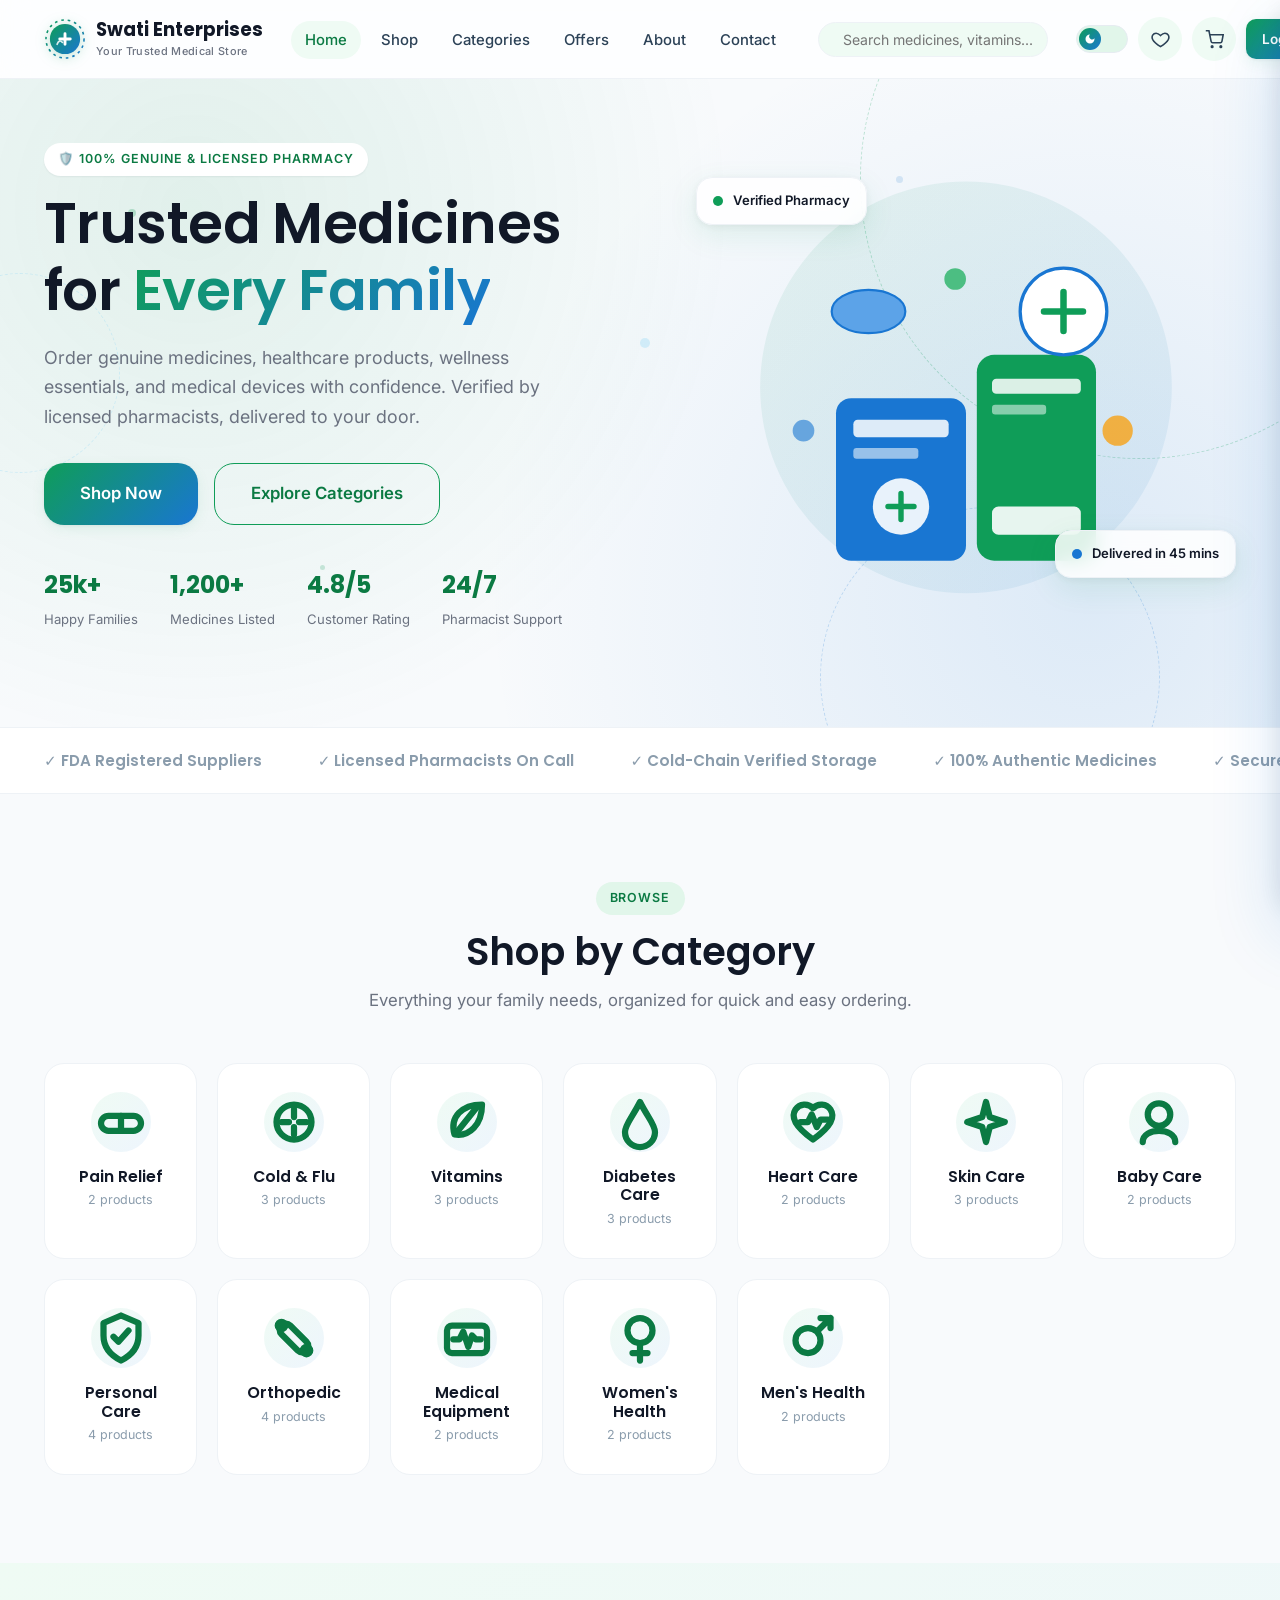
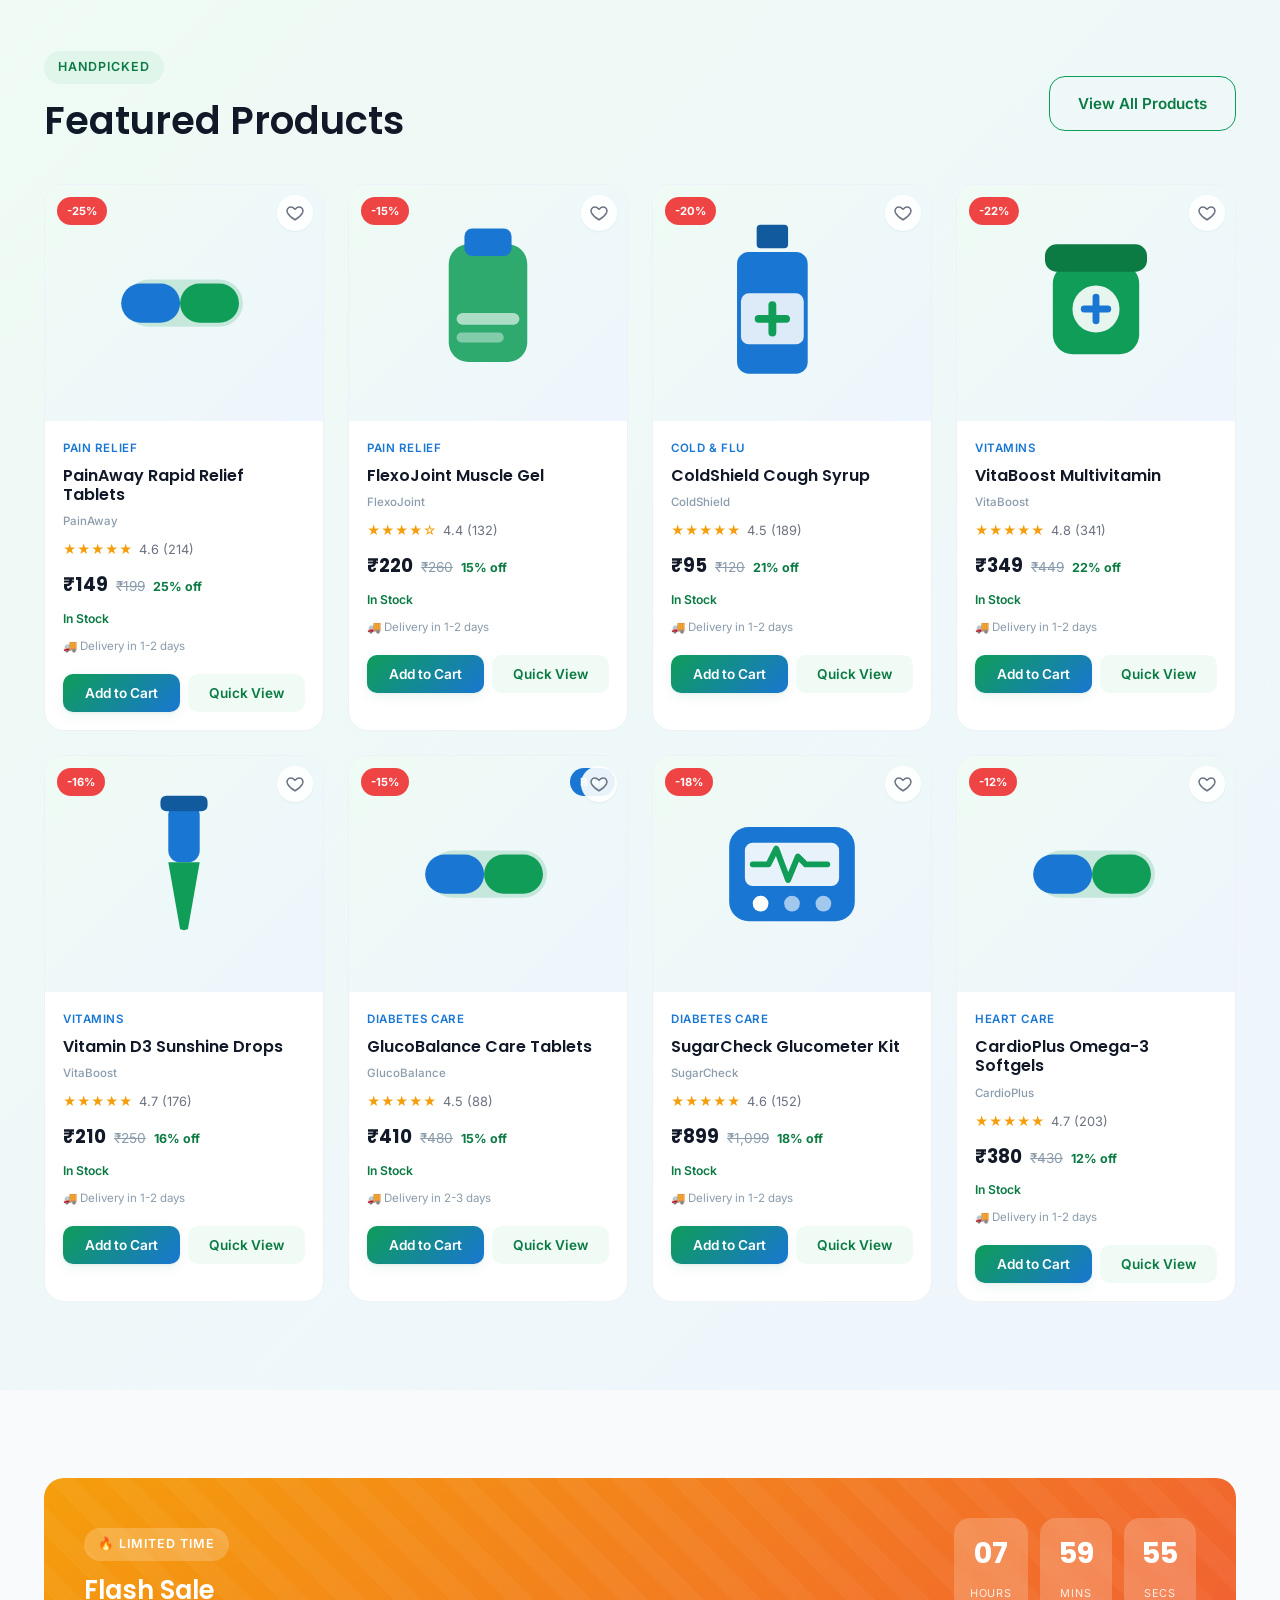
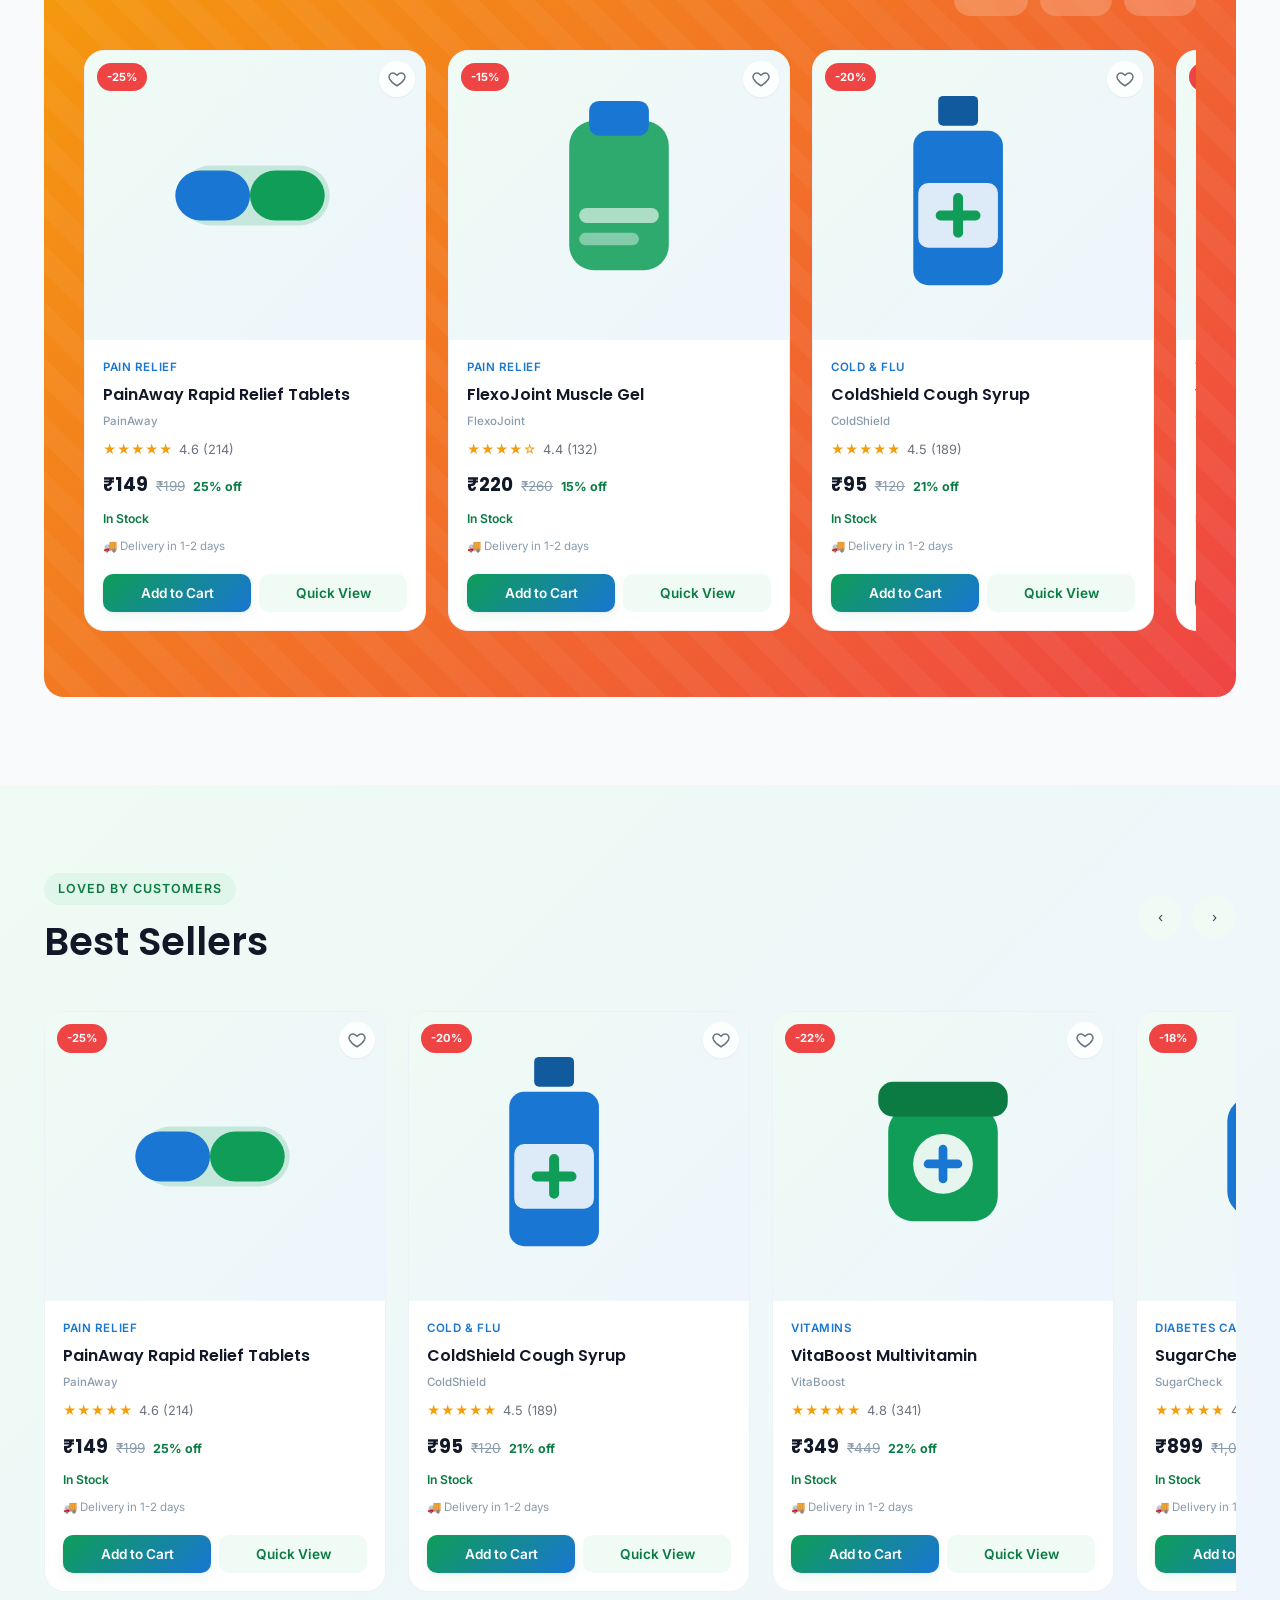
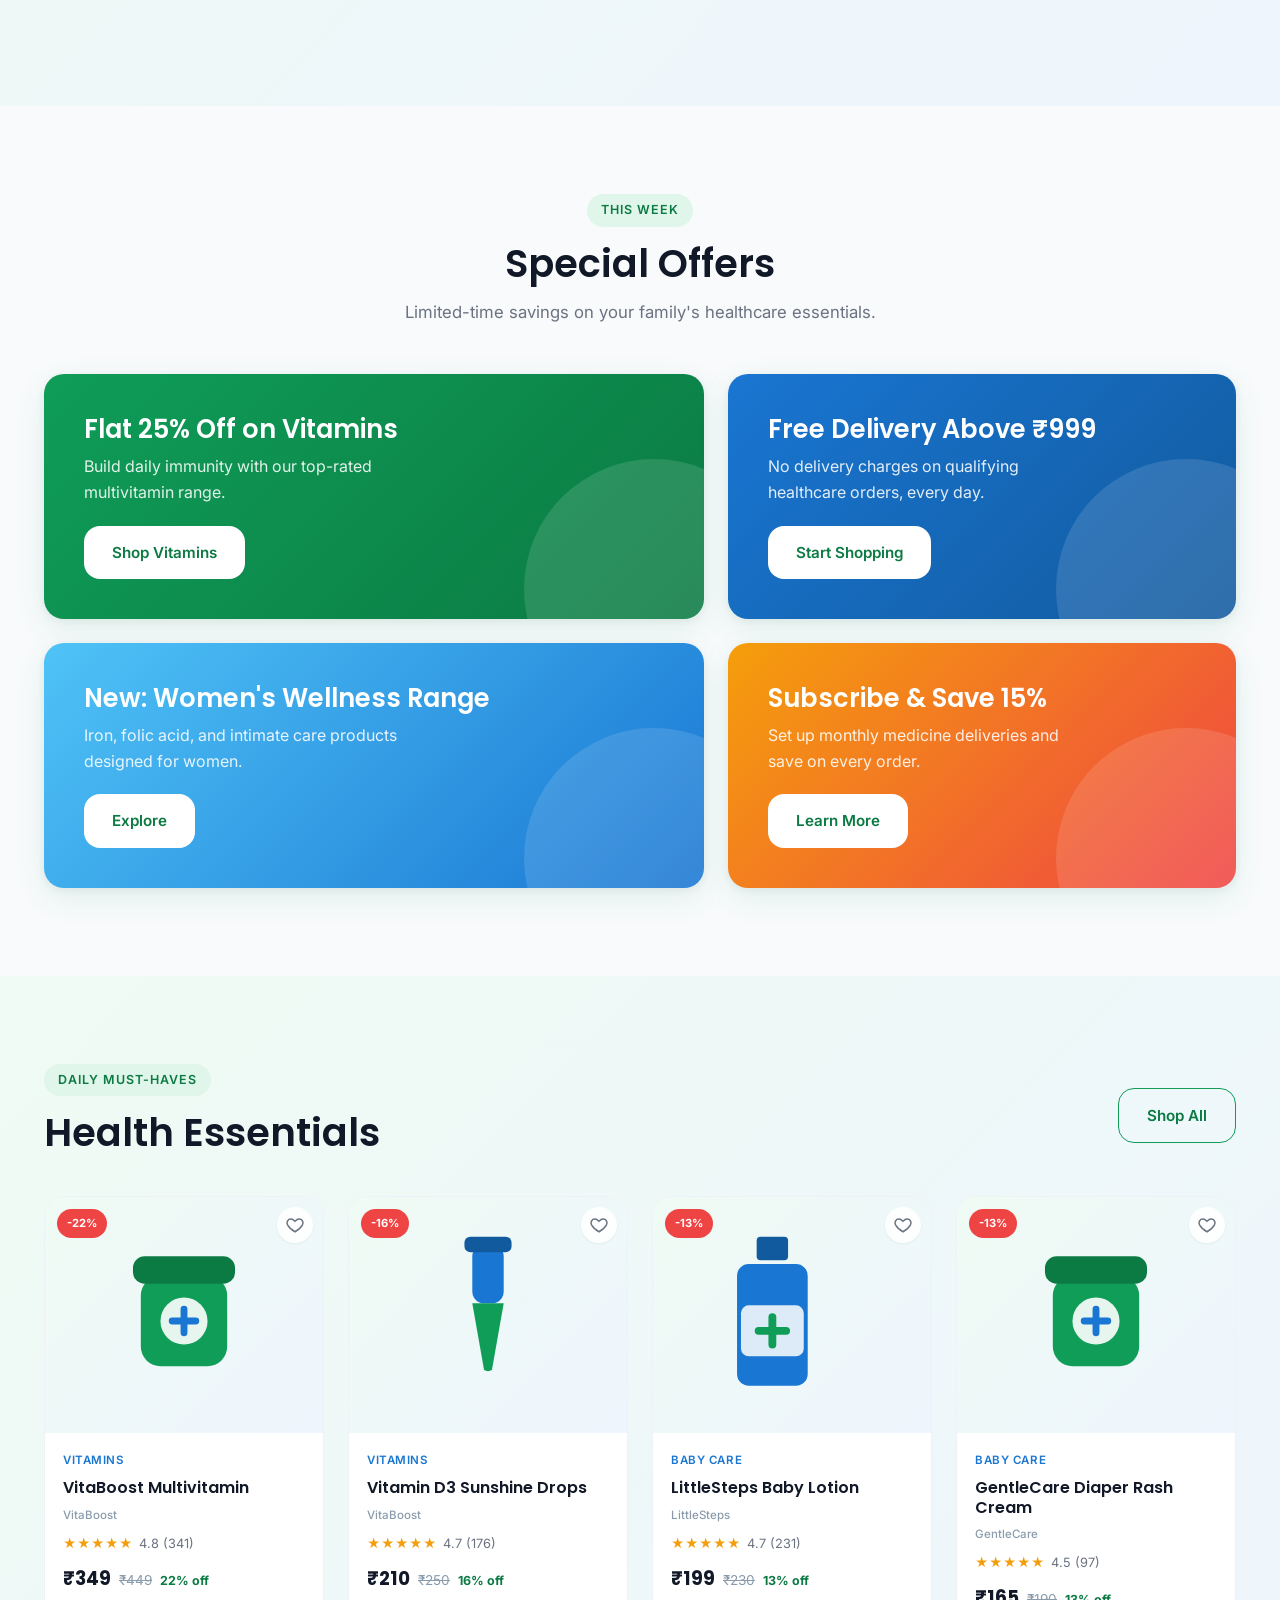
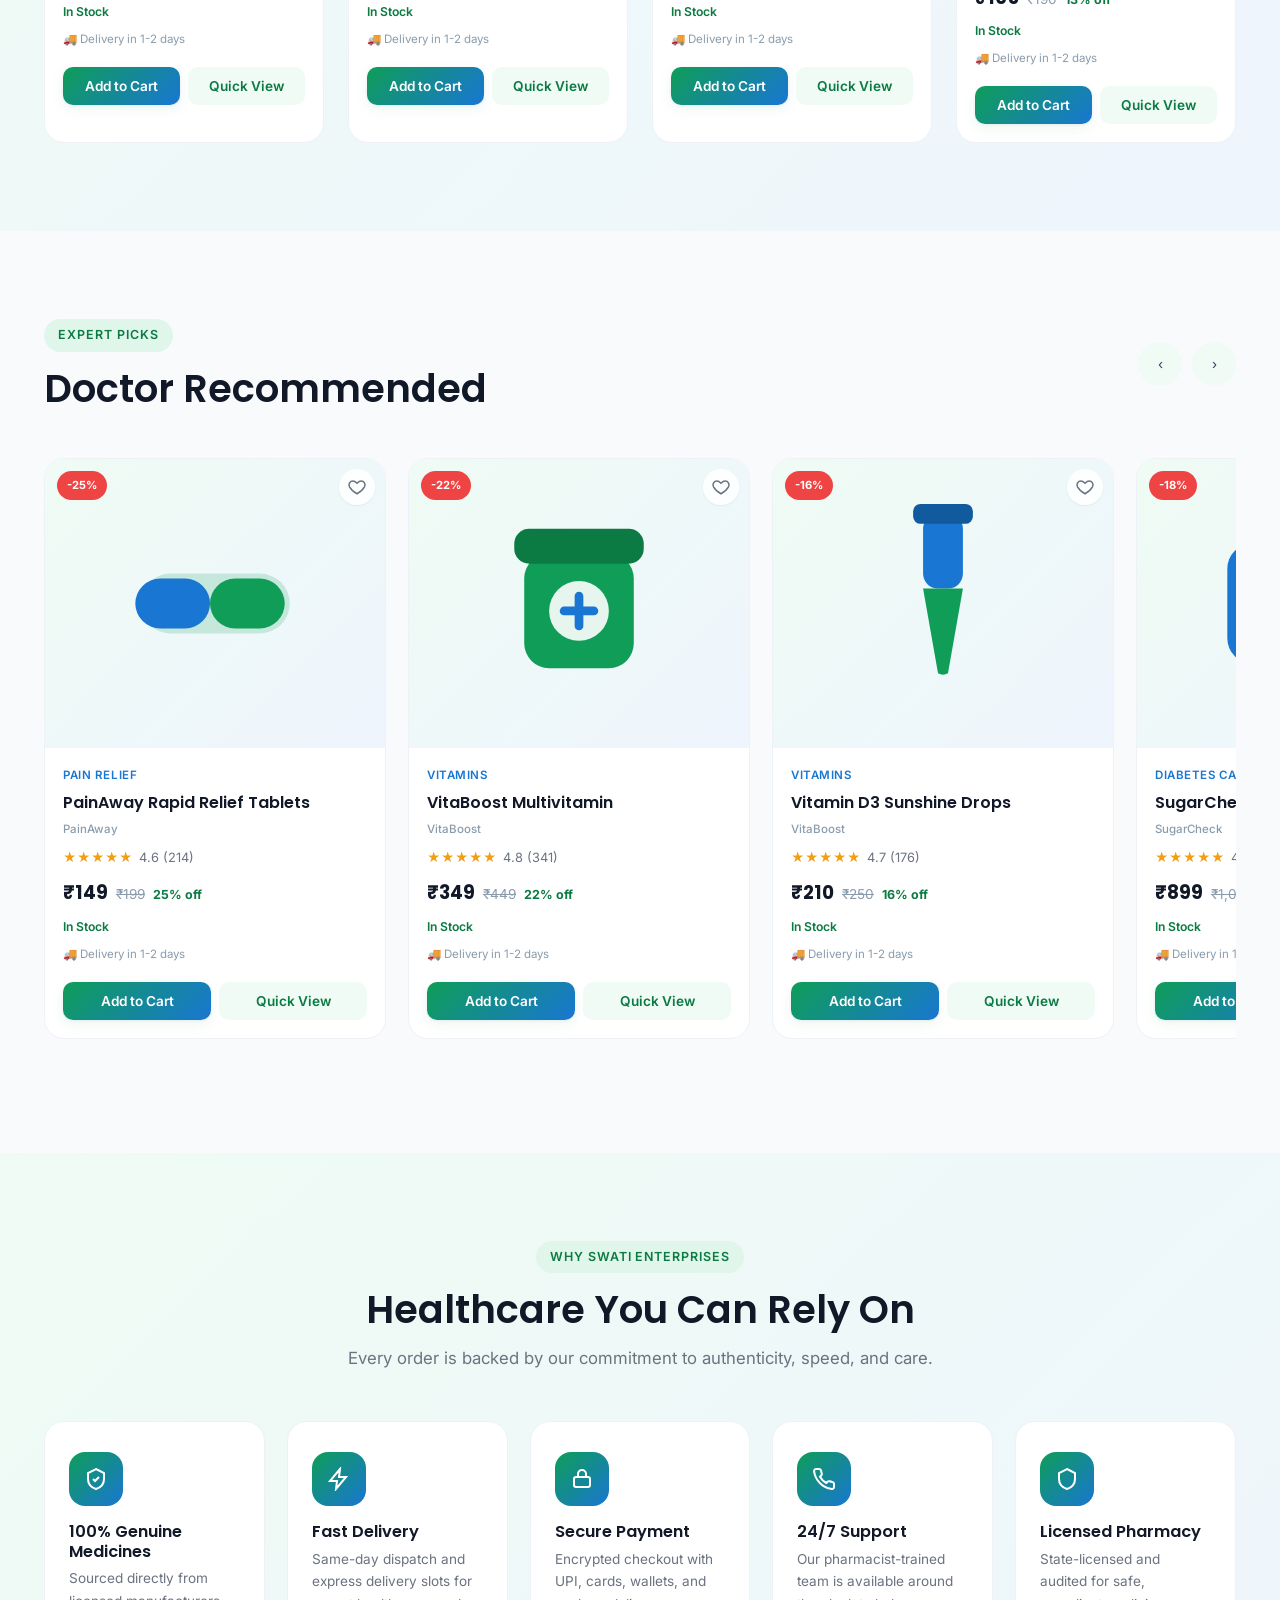
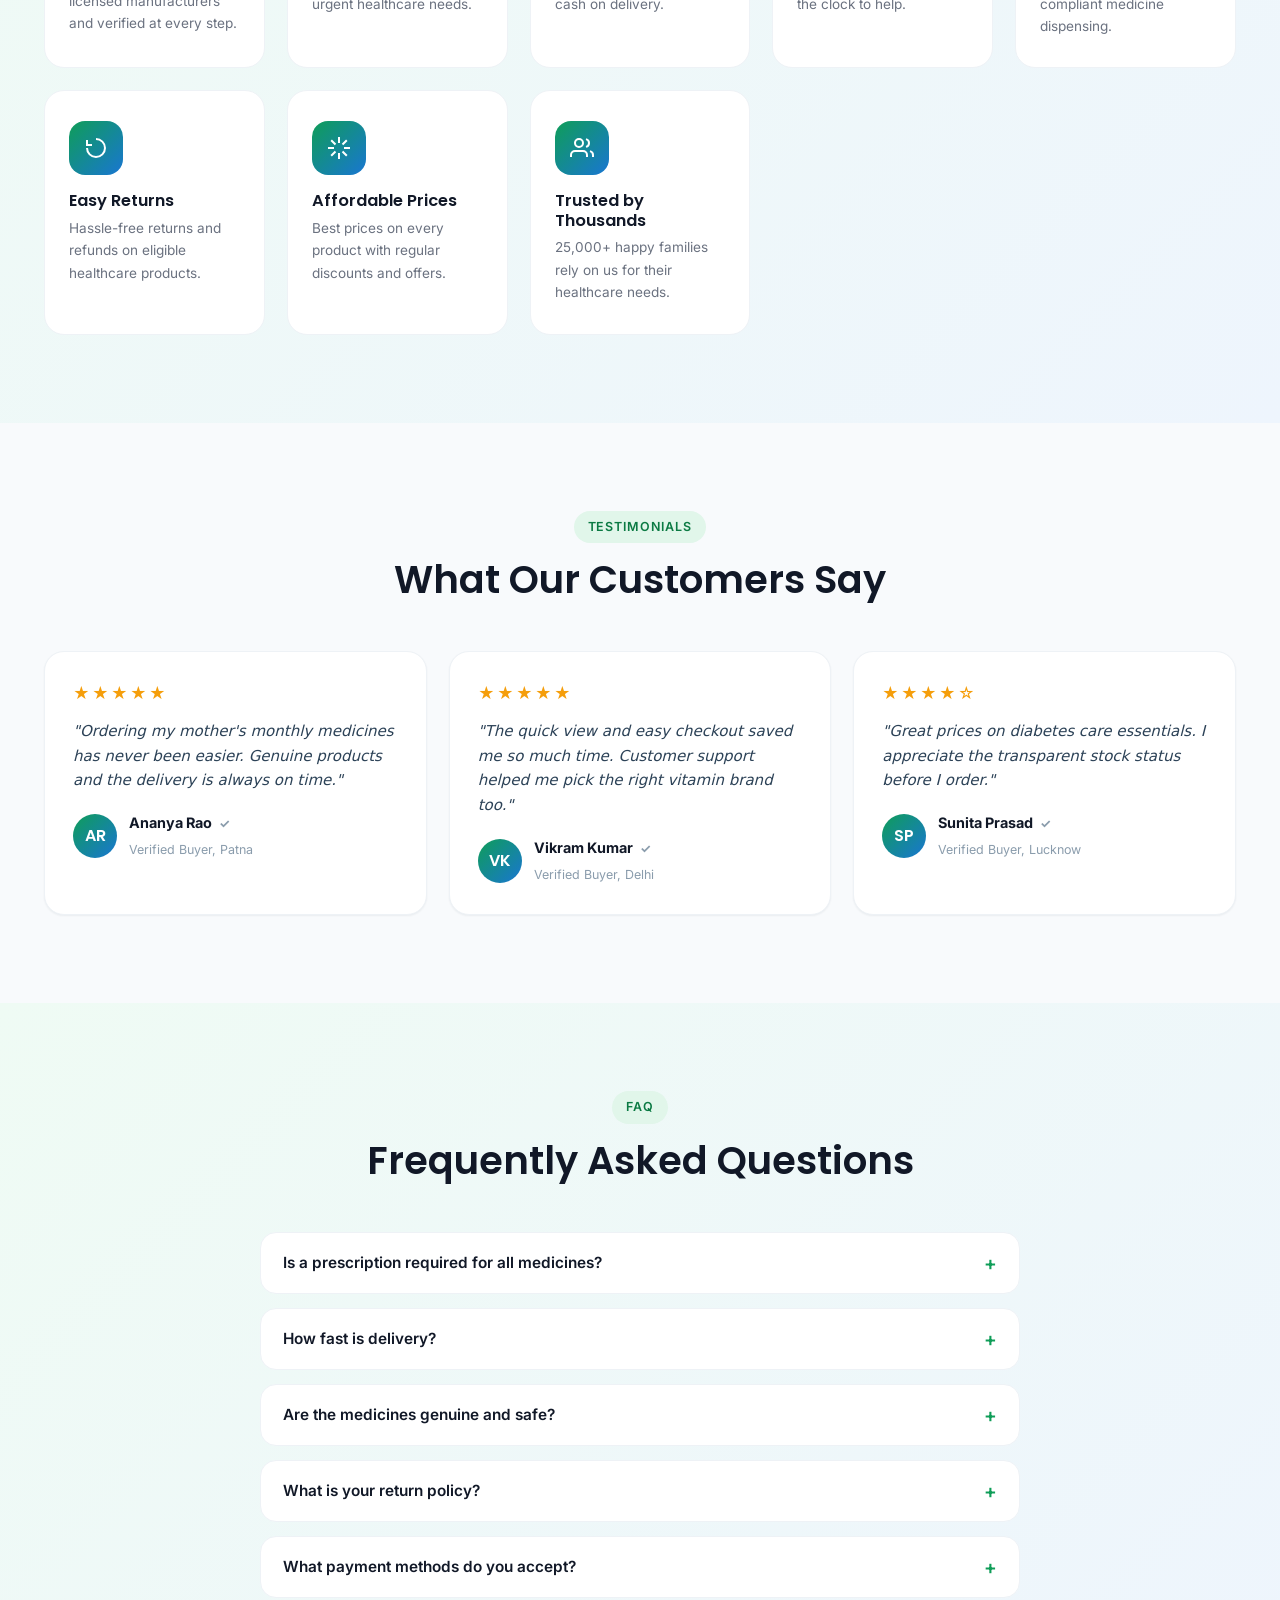
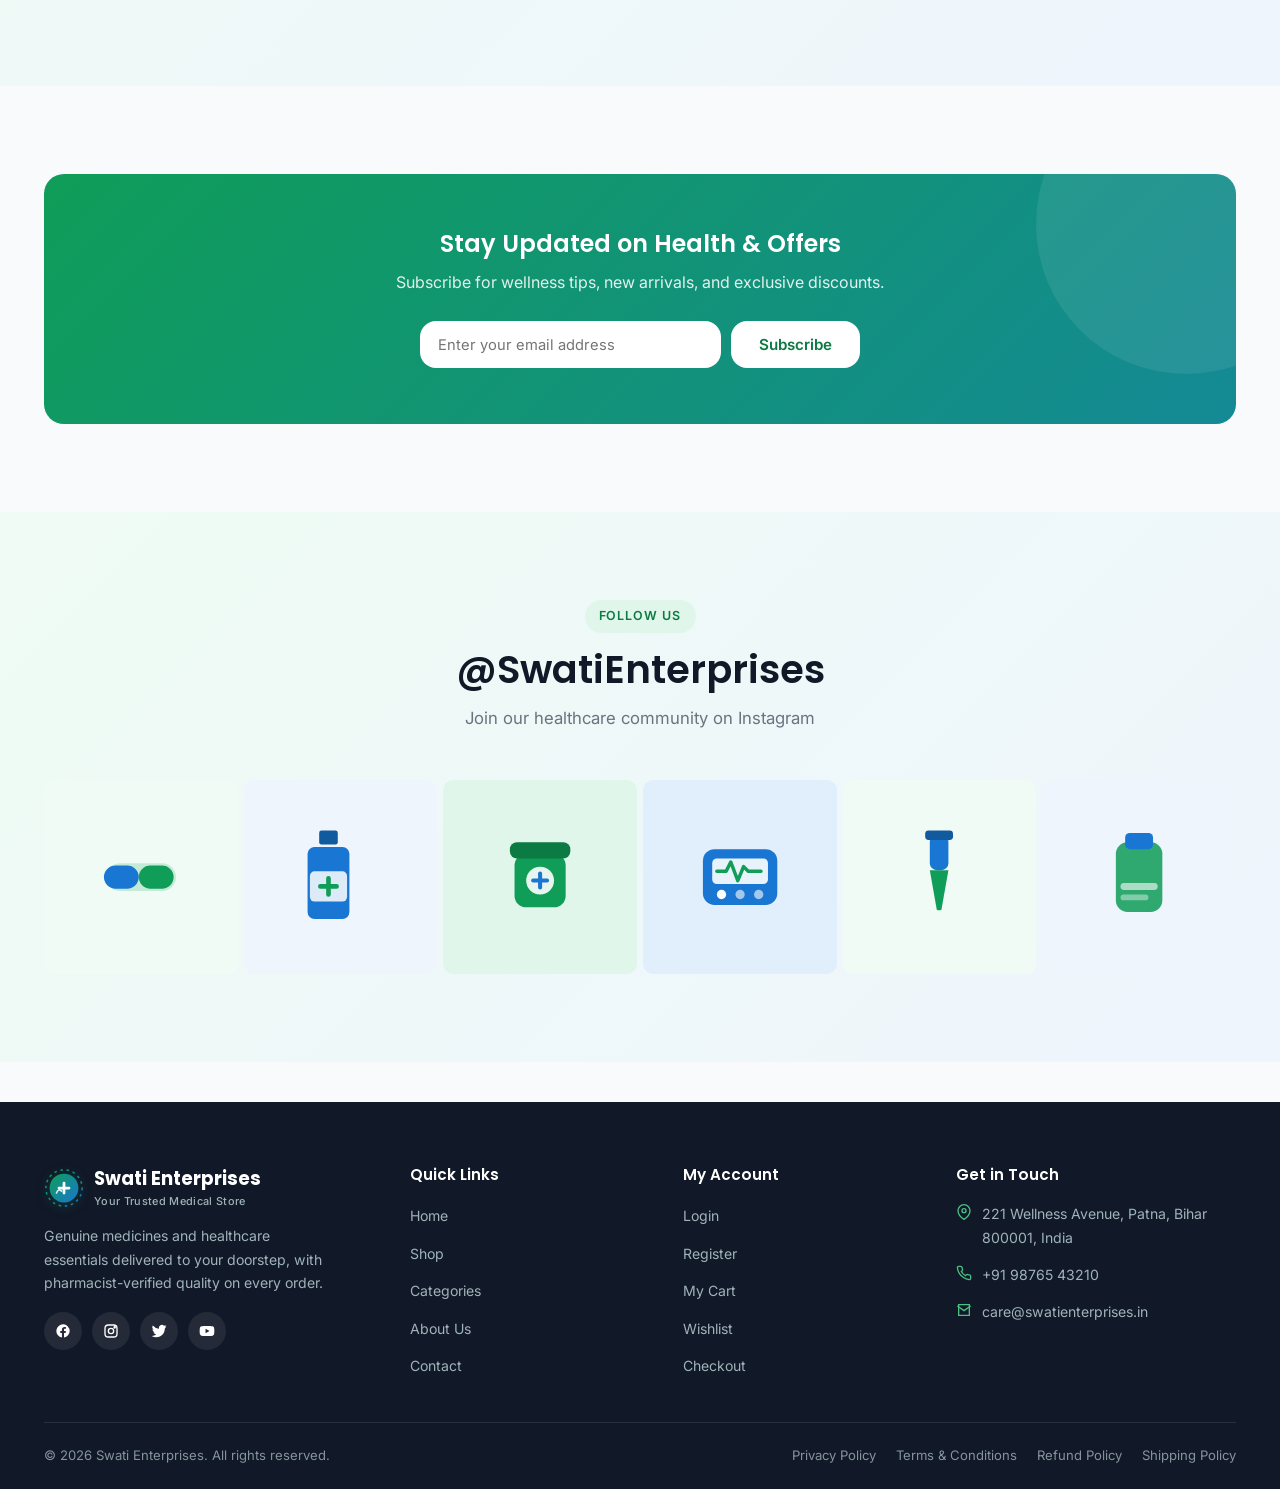
==== commit 17cda03d: "Sync local changes to fix Vercel deployment" ====
--- a/index.html
+++ b/index.html
@@ -3,74 +3,70 @@
 <head>
 <meta charset="UTF-8">
 <meta name="viewport" content="width=device-width, initial-scale=1.0">
-<title>Home | Swati Enterprises</title>
-<meta name="description" content="Swati Enterprises is your trusted online pharmacy for genuine medicines, vitamins, and healthcare essentials with fast, reliable delivery.">
+<title>Swati Enterprises — Your Trusted Medical Store | Genuine Medicines Online</title>
+<meta name="description" content="Order genuine medicines, vitamins, healthcare products, and wellness essentials online from Swati Enterprises. Licensed pharmacy with fast delivery and 24/7 pharmacist support.">
 <meta name="theme-color" content="#0F9D58">
+<link rel="canonical" href="https://swatienterprises.in/">
+<meta property="og:title" content="Swati Enterprises — Your Trusted Medical Store">
+<meta property="og:description" content="Order genuine medicines, vitamins, and healthcare essentials online. Licensed pharmacy with fast delivery.">
+<meta property="og:type" content="website">
+<meta property="og:url" content="https://swatienterprises.in/">
+<meta name="twitter:card" content="summary_large_image">
+<meta name="twitter:title" content="Swati Enterprises — Your Trusted Medical Store">
+<meta name="twitter:description" content="Order genuine medicines online from India's trusted pharmacy.">
 <link rel="preconnect" href="https://fonts.googleapis.com">
 <link href="https://fonts.googleapis.com/css2?family=Poppins:wght@400;500;600;700;800&family=Inter:wght@400;500;600;700&display=swap" rel="stylesheet">
+<link rel="stylesheet" href="css/variables.css">
 <link rel="stylesheet" href="css/style.css">
+<link rel="stylesheet" href="css/utilities.css">
 <link rel="stylesheet" href="css/animations.css">
 <link rel="stylesheet" href="css/responsive.css">
+<script type="application/ld+json">
+{
+  "@context": "https://schema.org",
+  "@type": "MedicalBusiness",
+  "name": "Swati Enterprises",
+  "description": "Your trusted online medical store for genuine medicines, vitamins, and healthcare products.",
+  "url": "https://swatienterprises.in",
+  "telephone": "+919876543210",
+  "address": { "@type": "PostalAddress", "streetAddress": "221 Wellness Avenue", "addressLocality": "Patna", "addressRegion": "Bihar", "postalCode": "800001", "addressCountry": "IN" },
+  "priceRange": "₹₹",
+  "openingHours": "Mo-Su 00:00-23:59"
+}
+</script>
 </head>
 <body data-page="home">
 <a href="#main" class="skip-link">Skip to content</a>
+<div class="scroll-progress" id="scrollProgress"></div>
 
 <div class="page-loader" id="pageLoader">
-  <div class="loader-logo"><svg class="logo-mark" width="60" height="60" viewBox="0 0 64 64" xmlns="http://www.w3.org/2000/svg">
-      <defs><linearGradient id="logoGradL" x1="0" y1="0" x2="1" y2="1">
-        <stop offset="0%" stop-color="#0F9D58"/><stop offset="100%" stop-color="#1976D2"/>
-      </linearGradient></defs>
-      <circle cx="32" cy="32" r="29" fill="none" stroke="url(#logoGradL)" stroke-width="2.4" stroke-dasharray="4 6"/>
-      <circle cx="32" cy="32" r="23" fill="url(#logoGradL)"/>
-      <path d="M24 32 h16 M32 24 v16" stroke="#ffffff" stroke-width="4.4" stroke-linecap="round"/>
-      <path d="M20 40 q3 -8 8 -3" stroke="#ffffff" stroke-width="2.6" stroke-linecap="round" fill="none" opacity="0.85"/>
-    </svg></div>
+  <div class="loader-logo"><svg class="logo-mark" width="60" height="60" viewBox="0 0 64 64"><defs><linearGradient id="logoGradL" x1="0" y1="0" x2="1" y2="1"><stop offset="0%" stop-color="#0F9D58"/><stop offset="100%" stop-color="#1976D2"/></linearGradient></defs><circle cx="32" cy="32" r="29" fill="none" stroke="url(#logoGradL)" stroke-width="2.4" stroke-dasharray="4 6"/><circle cx="32" cy="32" r="23" fill="url(#logoGradL)"/><path d="M24 32 h16 M32 24 v16" stroke="#fff" stroke-width="4.4" stroke-linecap="round"/><path d="M20 40 q3 -8 8 -3" stroke="#fff" stroke-width="2.6" stroke-linecap="round" fill="none" opacity=".85"/></svg></div>
   <div class="loader-bar"><span></span></div>
 </div>
 
 <header class="navbar" id="navbar">
   <div class="container nav-inner">
     <a href="index.html" class="brand" aria-label="Swati Enterprises home">
-      <svg class="logo-mark" width="42" height="42" viewBox="0 0 64 64" xmlns="http://www.w3.org/2000/svg">
-      <defs><linearGradient id="logoGradL" x1="0" y1="0" x2="1" y2="1">
-        <stop offset="0%" stop-color="#0F9D58"/><stop offset="100%" stop-color="#1976D2"/>
-      </linearGradient></defs>
-      <circle cx="32" cy="32" r="29" fill="none" stroke="url(#logoGradL)" stroke-width="2.4" stroke-dasharray="4 6"/>
-      <circle cx="32" cy="32" r="23" fill="url(#logoGradL)"/>
-      <path d="M24 32 h16 M32 24 v16" stroke="#ffffff" stroke-width="4.4" stroke-linecap="round"/>
-      <path d="M20 40 q3 -8 8 -3" stroke="#ffffff" stroke-width="2.6" stroke-linecap="round" fill="none" opacity="0.85"/>
-    </svg>
+      <svg class="logo-mark" width="42" height="42" viewBox="0 0 64 64"><defs><linearGradient id="logoGradN" x1="0" y1="0" x2="1" y2="1"><stop offset="0%" stop-color="#0F9D58"/><stop offset="100%" stop-color="#1976D2"/></linearGradient></defs><circle cx="32" cy="32" r="29" fill="none" stroke="url(#logoGradN)" stroke-width="2.4" stroke-dasharray="4 6"/><circle cx="32" cy="32" r="23" fill="url(#logoGradN)"/><path d="M24 32 h16 M32 24 v16" stroke="#fff" stroke-width="4.4" stroke-linecap="round"/><path d="M20 40 q3 -8 8 -3" stroke="#fff" stroke-width="2.6" stroke-linecap="round" fill="none" opacity=".85"/></svg>
       <span><span class="brand-name">Swati Enterprises</span><span class="brand-tag">Your Trusted Medical Store</span></span>
     </a>
-    <nav aria-label="Primary">
-      <ul class="nav-links" id="navLinks">
-        <li><a href="index.html" class="active">Home</a></li>
-        <li><a href="shop.html">Shop</a></li>
-        <li><a href="categories.html">Categories</a></li>
-        <li><a href="shop.html?filter=offers">Offers</a></li>
-        <li><a href="about.html">About</a></li>
-        <li><a href="contact.html">Contact</a></li>
-      </ul>
-    </nav>
+    <nav aria-label="Primary"><ul class="nav-links" id="navLinks">
+      <li><a href="index.html" class="active">Home</a></li>
+      <li><a href="shop.html">Shop</a></li>
+      <li><a href="categories.html">Categories</a></li>
+      <li><a href="shop.html?filter=offers">Offers</a></li>
+      <li><a href="about.html">About</a></li>
+      <li><a href="contact.html">Contact</a></li>
+    </ul></nav>
     <div class="nav-search" role="search">
       <svg width="16" height="16" viewBox="0 0 24 24" fill="none" stroke="currentColor" stroke-width="2"><circle cx="11" cy="11" r="7"/><path d="M21 21l-4.3-4.3"/></svg>
       <input type="text" id="navSearchInput" placeholder="Search medicines, vitamins..." aria-label="Search products" autocomplete="off">
       <div class="search-suggest" id="navSearchSuggest"></div>
     </div>
     <div class="nav-actions">
-      <button class="theme-toggle" id="themeToggle" aria-label="Toggle dark mode" title="Toggle dark / light mode">
-        <span class="knob">
-          <svg width="12" height="12" viewBox="0 0 24 24" fill="currentColor"><path d="M12 3a9 9 0 1 0 9 9c0-.46-.04-.92-.1-1.36A5.4 5.4 0 0 1 12 3z"/></svg>
-        </span>
-      </button>
-      <a href="wishlist-note.html" onclick="return false;" class="btn-icon icon-badge" aria-label="Wishlist" title="Wishlist">
-        <svg width="19" height="19" viewBox="0 0 24 24" fill="none" stroke="currentColor" stroke-width="2"><path d="M12 21s-7.5-4.6-10-9.3C0.3 7.9 2.6 4 6.4 4c2 0 3.6 1 5.6 3 2-2 3.6-3 5.6-3 3.8 0 6.1 3.9 4.4 7.7C19.5 16.4 12 21 12 21z"/></svg>
-        <span class="count" id="wishIconBadge" data-wish-count style="display:none;">0</span>
-      </a>
-      <a href="cart.html" class="btn-icon icon-badge" aria-label="Cart" title="Cart">
-        <svg width="19" height="19" viewBox="0 0 24 24" fill="none" stroke="currentColor" stroke-width="2"><circle cx="9" cy="21" r="1"/><circle cx="20" cy="21" r="1"/><path d="M1 1h4l2.7 13.4a2 2 0 0 0 2 1.6h9.7a2 2 0 0 0 2-1.6L23 6H6"/></svg>
-        <span class="count" id="cartIconBadge" data-cart-count style="display:none;">0</span>
-      </a>
+      <button class="theme-toggle" id="themeToggle" aria-label="Toggle dark mode"><span class="knob"><svg width="12" height="12" viewBox="0 0 24 24" fill="currentColor"><path d="M12 3a9 9 0 1 0 9 9c0-.46-.04-.92-.1-1.36A5.4 5.4 0 0 1 12 3z"/></svg></span></button>
+      <a href="wishlist.html" class="btn-icon icon-badge" aria-label="Wishlist"><svg width="19" height="19" viewBox="0 0 24 24" fill="none" stroke="currentColor" stroke-width="2"><path d="M12 21s-7.5-4.6-10-9.3C0.3 7.9 2.6 4 6.4 4c2 0 3.6 1 5.6 3 2-2 3.6-3 5.6-3 3.8 0 6.1 3.9 4.4 7.7C19.5 16.4 12 21 12 21z"/></svg><span class="count" id="wishIconBadge" data-wish-count style="display:none;">0</span></a>
+      <a href="cart.html" class="btn-icon icon-badge" aria-label="Cart"><svg width="19" height="19" viewBox="0 0 24 24" fill="none" stroke="currentColor" stroke-width="2"><circle cx="9" cy="21" r="1"/><circle cx="20" cy="21" r="1"/><path d="M1 1h4l2.7 13.4a2 2 0 0 0 2 1.6h9.7a2 2 0 0 0 2-1.6L23 6H6"/></svg><span class="count" id="cartIconBadge" data-cart-count style="display:none;">0</span></a>
       <a href="login.html" class="btn btn-primary btn-sm">Login</a>
       <button class="nav-toggle" id="navToggle" aria-label="Toggle menu" aria-expanded="false"><span></span></button>
     </div>
@@ -79,17 +75,20 @@
 
 <main id="main">
 
+<!-- ===== HERO ===== -->
 <section class="hero">
   <div class="hero-ring r1"></div>
   <div class="hero-ring r2"></div>
+  <div class="hero-ring r3"></div>
+  <div class="hero-particles"><div class="hero-particle"></div><div class="hero-particle"></div><div class="hero-particle"></div><div class="hero-particle"></div><div class="hero-particle"></div></div>
   <div class="container hero-grid">
     <div class="hero-copy reveal">
       <span class="eyebrow">🛡️ 100% Genuine &amp; Licensed Pharmacy</span>
       <h1>Trusted Medicines for <span class="grad-text">Every Family</span></h1>
-      <p>Order genuine medicines, healthcare products, and wellness essentials with confidence. Verified by licensed pharmacists, delivered to your door.</p>
+      <p>Order genuine medicines, healthcare products, wellness essentials, and medical devices with confidence. Verified by licensed pharmacists, delivered to your door.</p>
       <div class="hero-cta">
-        <a href="shop.html" class="btn btn-primary">Shop Now</a>
-        <a href="categories.html" class="btn btn-outline">Explore Categories</a>
+        <a href="shop.html" class="btn btn-primary btn-lg">Shop Now</a>
+        <a href="categories.html" class="btn btn-outline btn-lg">Explore Categories</a>
       </div>
       <div class="hero-stats">
         <div><strong>25k+</strong><span>Happy Families</span></div>
@@ -100,28 +99,19 @@
     </div>
     <div class="hero-visual reveal">
       <svg viewBox="0 0 480 440" xmlns="http://www.w3.org/2000/svg">
-        <defs>
-          <linearGradient id="heroG1" x1="0" y1="0" x2="1" y2="1">
-            <stop offset="0%" stop-color="#0F9D58"/><stop offset="100%" stop-color="#1976D2"/>
-          </linearGradient>
-        </defs>
-        <circle cx="240" cy="220" r="190" fill="url(#heroG1)" opacity="0.08"/>
+        <defs><linearGradient id="heroG1" x1="0" y1="0" x2="1" y2="1"><stop offset="0%" stop-color="#0F9D58"/><stop offset="100%" stop-color="#1976D2"/></linearGradient></defs>
+        <circle cx="240" cy="220" r="190" fill="url(#heroG1)" opacity=".08"/>
         <rect x="120" y="230" width="120" height="150" rx="14" fill="#1976D2"/>
-        <rect x="136" y="250" width="88" height="16" rx="4" fill="#ffffff" opacity="0.85"/>
-        <rect x="136" y="276" width="60" height="10" rx="3" fill="#ffffff" opacity="0.55"/>
-        <circle cx="180" cy="330" r="26" fill="#ffffff" opacity="0.9"/>
-        <path d="M180 318 v24 M168 330 h24" stroke="#0F9D58" stroke-width="5" stroke-linecap="round"/>
+        <rect x="136" y="250" width="88" height="16" rx="4" fill="#fff" opacity=".85"/>
+        <rect x="136" y="276" width="60" height="10" rx="3" fill="#fff" opacity=".55"/>
+        <circle cx="180" cy="330" r="26" fill="#fff" opacity=".9"/><path d="M180 318 v24 M168 330 h24" stroke="#0F9D58" stroke-width="5" stroke-linecap="round"/>
         <rect x="250" y="190" width="110" height="190" rx="16" fill="#0F9D58"/>
-        <rect x="264" y="212" width="82" height="14" rx="4" fill="#ffffff" opacity="0.85"/>
-        <rect x="264" y="236" width="50" height="9" rx="3" fill="#ffffff" opacity="0.5"/>
-        <rect x="264" y="330" width="82" height="26" rx="6" fill="#ffffff" opacity="0.9"/>
-        <circle cx="330" cy="150" r="40" fill="#ffffff" stroke="#1976D2" stroke-width="3"/>
-        <path d="M330 132 v36 M312 150 h36" stroke="#0F9D58" stroke-width="6" stroke-linecap="round"/>
-        <ellipse cx="150" cy="150" rx="34" ry="20" fill="#5CA3E8"/>
-        <ellipse cx="150" cy="150" rx="34" ry="20" fill="none" stroke="#1976D2" stroke-width="2"/>
-        <circle cx="230" cy="120" r="10" fill="#4CBE82"/>
-        <circle cx="380" cy="260" r="14" fill="#F5A623" opacity="0.85"/>
-        <circle cx="90" cy="260" r="10" fill="#1976D2" opacity="0.6"/>
+        <rect x="264" y="212" width="82" height="14" rx="4" fill="#fff" opacity=".85"/>
+        <rect x="264" y="236" width="50" height="9" rx="3" fill="#fff" opacity=".5"/>
+        <rect x="264" y="330" width="82" height="26" rx="6" fill="#fff" opacity=".9"/>
+        <circle cx="330" cy="150" r="40" fill="#fff" stroke="#1976D2" stroke-width="3"/><path d="M330 132 v36 M312 150 h36" stroke="#0F9D58" stroke-width="6" stroke-linecap="round"/>
+        <ellipse cx="150" cy="150" rx="34" ry="20" fill="#5CA3E8"/><ellipse cx="150" cy="150" rx="34" ry="20" fill="none" stroke="#1976D2" stroke-width="2"/>
+        <circle cx="230" cy="120" r="10" fill="#4CBE82"/><circle cx="380" cy="260" r="14" fill="#F5A623" opacity=".85"/><circle cx="90" cy="260" r="10" fill="#1976D2" opacity=".6"/>
       </svg>
       <div class="float-card f1"><span class="dot"></span> Verified Pharmacy</div>
       <div class="float-card f2"><span class="dot blue"></span> Delivered in 45 mins</div>
@@ -129,6 +119,7 @@
   </div>
 </section>
 
+<!-- ===== TRUST STRIP ===== -->
 <div class="trust-strip">
   <div class="container">
     <div class="trust-track">
@@ -140,196 +131,160 @@
   </div>
 </div>
 
-<section>
-  <div class="container">
-    <div class="section-head reveal">
-      <span class="eyebrow">Browse</span>
-      <h2>Shop by Category</h2>
-      <p>Everything your family needs, organized for quick and easy ordering.</p>
-    </div>
+<!-- ===== CATEGORIES ===== -->
+<section>
+  <div class="container">
+    <div class="section-head reveal"><span class="eyebrow">Browse</span><h2>Shop by Category</h2><p>Everything your family needs, organized for quick and easy ordering.</p></div>
     <div class="cat-grid" id="catGridHome"></div>
   </div>
 </section>
 
+<!-- ===== FEATURED PRODUCTS ===== -->
 <section class="bg-soft">
   <div class="container">
     <div class="divider-row reveal">
-      <div class="section-head left" style="margin:0;">
-        <span class="eyebrow">Handpicked</span>
-        <h2>Featured Products</h2>
+      <div class="section-head left" style="margin:0;"><span class="eyebrow">Handpicked</span><h2>Featured Products</h2></div>
+      <a href="shop.html" class="btn btn-outline">View All Products</a>
+    </div>
+    <div class="product-grid" id="featuredGrid"></div>
+  </div>
+</section>
+
+<!-- ===== FLASH SALE ===== -->
+<section>
+  <div class="container">
+    <div class="flash-sale reveal">
+      <div class="flash-header">
+        <div><span class="eyebrow" style="background:rgba(255,255,255,.2);color:#fff;">🔥 Limited Time</span><h2>Flash Sale</h2></div>
+        <div class="countdown">
+          <div class="countdown-item"><span class="num" id="cdHours">08</span><span class="label">Hours</span></div>
+          <div class="countdown-item"><span class="num" id="cdMins">45</span><span class="label">Mins</span></div>
+          <div class="countdown-item"><span class="num" id="cdSecs">30</span><span class="label">Secs</span></div>
+        </div>
       </div>
-      <a href="shop.html" class="btn btn-outline">View All Products</a>
-    </div>
-    <div class="product-grid" id="featuredGrid"></div>
-  </div>
-</section>
-
-<section>
+      <div class="slider-wrap"><div class="slider-track" id="flashSaleTrack"></div></div>
+    </div>
+  </div>
+</section>
+
+<!-- ===== BEST SELLERS ===== -->
+<section class="bg-soft">
   <div class="container">
     <div class="divider-row reveal">
-      <div class="section-head left" style="margin:0;">
-        <span class="eyebrow">Loved by customers</span>
-        <h2>Best Sellers</h2>
-      </div>
-      <div class="slider-nav">
-        <button class="btn-icon" id="bsPrev" aria-label="Previous">‹</button>
-        <button class="btn-icon" id="bsNext" aria-label="Next">›</button>
-      </div>
-    </div>
-    <div class="slider-wrap">
-      <div class="slider-track" id="bestSellerTrack"></div>
-    </div>
-  </div>
-</section>
-
-<section class="bg-soft">
-  <div class="container">
-    <div class="section-head reveal">
-      <span class="eyebrow">This week</span>
-      <h2>Special Offers</h2>
-      <p>Limited-time savings on your family's healthcare essentials.</p>
-    </div>
+      <div class="section-head left" style="margin:0;"><span class="eyebrow">Loved by customers</span><h2>Best Sellers</h2></div>
+      <div class="slider-nav"><button class="btn-icon" id="bsPrev" aria-label="Previous">‹</button><button class="btn-icon" id="bsNext" aria-label="Next">›</button></div>
+    </div>
+    <div class="slider-wrap"><div class="slider-track" id="bestSellerTrack"></div></div>
+  </div>
+</section>
+
+<!-- ===== SPECIAL OFFERS ===== -->
+<section>
+  <div class="container">
+    <div class="section-head reveal"><span class="eyebrow">This week</span><h2>Special Offers</h2><p>Limited-time savings on your family's healthcare essentials.</p></div>
     <div class="offer-grid reveal">
-      <div class="offer-banner b1">
-        <h3>Flat 25% Off on Vitamins</h3>
-        <p>Build daily immunity with our top-rated multivitamin range.</p>
-        <a href="shop.html" class="btn">Shop Vitamins</a>
-      </div>
-      <div class="offer-banner b2">
-        <h3>Free Delivery Above ₹999</h3>
-        <p>No delivery charges on qualifying healthcare orders, every day.</p>
-        <a href="shop.html" class="btn">Start Shopping</a>
-      </div>
-    </div>
-  </div>
-</section>
-
-<section>
-  <div class="container">
-    <div class="section-head reveal">
-      <span class="eyebrow">Why Swati Enterprises</span>
-      <h2>Healthcare You Can Rely On</h2>
-      <p>Every order is backed by our commitment to authenticity, speed, and care.</p>
-    </div>
+      <div class="offer-banner b1"><h3>Flat 25% Off on Vitamins</h3><p>Build daily immunity with our top-rated multivitamin range.</p><a href="shop.html?category=Vitamins" class="btn">Shop Vitamins</a></div>
+      <div class="offer-banner b2"><h3>Free Delivery Above ₹999</h3><p>No delivery charges on qualifying healthcare orders, every day.</p><a href="shop.html" class="btn">Start Shopping</a></div>
+    </div>
+    <div class="offer-grid reveal" style="margin-top:24px;">
+      <div class="offer-banner b3"><h3>New: Women's Wellness Range</h3><p>Iron, folic acid, and intimate care products designed for women.</p><a href="shop.html?category=Women%27s+Health" class="btn">Explore</a></div>
+      <div class="offer-banner b4"><h3>Subscribe & Save 15%</h3><p>Set up monthly medicine deliveries and save on every order.</p><a href="shop.html" class="btn">Learn More</a></div>
+    </div>
+  </div>
+</section>
+
+<!-- ===== HEALTH ESSENTIALS ===== -->
+<section class="bg-soft">
+  <div class="container">
+    <div class="divider-row reveal">
+      <div class="section-head left" style="margin:0;"><span class="eyebrow">Daily Must-Haves</span><h2>Health Essentials</h2></div>
+      <a href="shop.html" class="btn btn-outline">Shop All</a>
+    </div>
+    <div class="product-grid" id="essentialsGrid"></div>
+  </div>
+</section>
+
+<!-- ===== DOCTOR RECOMMENDED ===== -->
+<section>
+  <div class="container">
+    <div class="divider-row reveal">
+      <div class="section-head left" style="margin:0;"><span class="eyebrow">Expert Picks</span><h2>Doctor Recommended</h2></div>
+      <div class="slider-nav"><button class="btn-icon" id="drPrev" aria-label="Previous">‹</button><button class="btn-icon" id="drNext" aria-label="Next">›</button></div>
+    </div>
+    <div class="slider-wrap"><div class="slider-track" id="doctorRecTrack"></div></div>
+  </div>
+</section>
+
+<!-- ===== WHY CHOOSE US ===== -->
+<section class="bg-soft">
+  <div class="container">
+    <div class="section-head reveal"><span class="eyebrow">Why Swati Enterprises</span><h2>Healthcare You Can Rely On</h2><p>Every order is backed by our commitment to authenticity, speed, and care.</p></div>
     <div class="feature-grid reveal">
-      <div class="feature-card">
-        <div class="feature-icon"><svg width="24" height="24" viewBox="0 0 24 24" fill="none" stroke="#fff" stroke-width="2"><path d="M12 2l8 4v6c0 5-3.5 8.5-8 10-4.5-1.5-8-5-8-10V6z"/><path d="M9 12l2 2 4-4"/></svg></div>
-        <h3>Genuine Medicines</h3>
-        <p>Sourced directly from licensed manufacturers and verified at every step.</p>
-      </div>
-      <div class="feature-card">
-        <div class="feature-icon"><svg width="24" height="24" viewBox="0 0 24 24" fill="none" stroke="#fff" stroke-width="2"><path d="M13 2 3 14h7l-1 8 10-12h-7z"/></svg></div>
-        <h3>Fast Delivery</h3>
-        <p>Same-day dispatch and express delivery slots for urgent healthcare needs.</p>
-      </div>
-      <div class="feature-card">
-        <div class="feature-icon"><svg width="24" height="24" viewBox="0 0 24 24" fill="none" stroke="#fff" stroke-width="2"><rect x="4" y="10" width="16" height="10" rx="2"/><path d="M8 10V7a4 4 0 0 1 8 0v3"/></svg></div>
-        <h3>Secure Payment</h3>
-        <p>Encrypted checkout with multiple trusted payment options.</p>
-      </div>
-      <div class="feature-card">
-        <div class="feature-icon"><svg width="24" height="24" viewBox="0 0 24 24" fill="none" stroke="#fff" stroke-width="2"><path d="M22 16.9v3a2 2 0 0 1-2.2 2 19.8 19.8 0 0 1-8.6-3.1 19.5 19.5 0 0 1-6-6 19.8 19.8 0 0 1-3.1-8.6A2 2 0 0 1 4.1 2h3a2 2 0 0 1 2 1.7c.1.9.3 1.8.6 2.7a2 2 0 0 1-.5 2.1L8 9.7a16 16 0 0 0 6.3 6.3l1.2-1.2a2 2 0 0 1 2.1-.5c.9.3 1.8.5 2.7.6a2 2 0 0 1 1.7 2.1z"/></svg></div>
-        <h3>24/7 Customer Support</h3>
-        <p>Our pharmacist-trained team is available around the clock to help.</p>
-      </div>
-      <div class="feature-card">
-        <div class="feature-icon"><svg width="24" height="24" viewBox="0 0 24 24" fill="none" stroke="#fff" stroke-width="2"><path d="M12 2l8 4v6c0 5-3.5 8.5-8 10-4.5-1.5-8-5-8-10V6z"/></svg></div>
-        <h3>Trusted Pharmacy</h3>
-        <p>State-licensed and audited for safe, compliant medicine dispensing.</p>
-      </div>
-      <div class="feature-card">
-        <div class="feature-icon"><svg width="24" height="24" viewBox="0 0 24 24" fill="none" stroke="#fff" stroke-width="2"><path d="M3 12a9 9 0 1 0 9-9"/><path d="M3 4v5h5"/></svg></div>
-        <h3>Easy Returns</h3>
-        <p>Hassle-free returns and refunds on eligible healthcare products.</p>
-      </div>
-    </div>
-  </div>
-</section>
-
-<section class="bg-soft">
-  <div class="container">
-    <div class="section-head reveal">
-      <span class="eyebrow">Testimonials</span>
-      <h2>What Our Customers Say</h2>
-    </div>
+      <div class="feature-card"><div class="feature-icon"><svg width="24" height="24" viewBox="0 0 24 24" fill="none" stroke="#fff" stroke-width="2"><path d="M12 2l8 4v6c0 5-3.5 8.5-8 10-4.5-1.5-8-5-8-10V6z"/><path d="M9 12l2 2 4-4"/></svg></div><h3>100% Genuine Medicines</h3><p>Sourced directly from licensed manufacturers and verified at every step.</p></div>
+      <div class="feature-card"><div class="feature-icon"><svg width="24" height="24" viewBox="0 0 24 24" fill="none" stroke="#fff" stroke-width="2"><path d="M13 2 3 14h7l-1 8 10-12h-7z"/></svg></div><h3>Fast Delivery</h3><p>Same-day dispatch and express delivery slots for urgent healthcare needs.</p></div>
+      <div class="feature-card"><div class="feature-icon"><svg width="24" height="24" viewBox="0 0 24 24" fill="none" stroke="#fff" stroke-width="2"><rect x="4" y="10" width="16" height="10" rx="2"/><path d="M8 10V7a4 4 0 0 1 8 0v3"/></svg></div><h3>Secure Payment</h3><p>Encrypted checkout with UPI, cards, wallets, and cash on delivery.</p></div>
+      <div class="feature-card"><div class="feature-icon"><svg width="24" height="24" viewBox="0 0 24 24" fill="none" stroke="#fff" stroke-width="2"><path d="M22 16.9v3a2 2 0 0 1-2.2 2 19.8 19.8 0 0 1-8.6-3.1 19.5 19.5 0 0 1-6-6 19.8 19.8 0 0 1-3.1-8.6A2 2 0 0 1 4.1 2h3a2 2 0 0 1 2 1.7c.1.9.3 1.8.6 2.7a2 2 0 0 1-.5 2.1L8 9.7a16 16 0 0 0 6.3 6.3l1.2-1.2a2 2 0 0 1 2.1-.5c.9.3 1.8.5 2.7.6a2 2 0 0 1 1.7 2.1z"/></svg></div><h3>24/7 Support</h3><p>Our pharmacist-trained team is available around the clock to help.</p></div>
+      <div class="feature-card"><div class="feature-icon"><svg width="24" height="24" viewBox="0 0 24 24" fill="none" stroke="#fff" stroke-width="2"><path d="M12 2l8 4v6c0 5-3.5 8.5-8 10-4.5-1.5-8-5-8-10V6z"/></svg></div><h3>Licensed Pharmacy</h3><p>State-licensed and audited for safe, compliant medicine dispensing.</p></div>
+      <div class="feature-card"><div class="feature-icon"><svg width="24" height="24" viewBox="0 0 24 24" fill="none" stroke="#fff" stroke-width="2"><path d="M3 12a9 9 0 1 0 9-9"/><path d="M3 4v5h5"/></svg></div><h3>Easy Returns</h3><p>Hassle-free returns and refunds on eligible healthcare products.</p></div>
+      <div class="feature-card"><div class="feature-icon"><svg width="24" height="24" viewBox="0 0 24 24" fill="none" stroke="#fff" stroke-width="2"><path d="M12 1v6M12 17v6M4.2 4.2l4.3 4.3M15.5 15.5l4.3 4.3M1 12h6M17 12h6M4.2 19.8l4.3-4.3M15.5 8.5l4.3-4.3"/></svg></div><h3>Affordable Prices</h3><p>Best prices on every product with regular discounts and offers.</p></div>
+      <div class="feature-card"><div class="feature-icon"><svg width="24" height="24" viewBox="0 0 24 24" fill="none" stroke="#fff" stroke-width="2"><path d="M17 21v-2a4 4 0 0 0-4-4H5a4 4 0 0 0-4 4v2"/><circle cx="9" cy="7" r="4"/><path d="M23 21v-2a4 4 0 0 0-3-3.87"/><path d="M16 3.13a4 4 0 0 1 0 7.75"/></svg></div><h3>Trusted by Thousands</h3><p>25,000+ happy families rely on us for their healthcare needs.</p></div>
+    </div>
+  </div>
+</section>
+
+<!-- ===== TESTIMONIALS ===== -->
+<section>
+  <div class="container">
+    <div class="section-head reveal"><span class="eyebrow">Testimonials</span><h2>What Our Customers Say</h2></div>
     <div class="testi-grid reveal">
-      <div class="testi-card">
-        <div class="testi-stars">★★★★★</div>
-        <p>"Ordering my mother's monthly medicines has never been easier. Genuine products and the delivery is always on time."</p>
-        <div class="testi-user"><div class="testi-avatar">AR</div><div><strong>Ananya Rao</strong><span>Verified Buyer, Patna</span></div></div>
-      </div>
-      <div class="testi-card">
-        <div class="testi-stars">★★★★★</div>
-        <p>"The quick view and easy checkout saved me so much time. Customer support helped me pick the right vitamin brand too."</p>
-        <div class="testi-user"><div class="testi-avatar">VK</div><div><strong>Vikram Kumar</strong><span>Verified Buyer, Delhi</span></div></div>
-      </div>
-      <div class="testi-card">
-        <div class="testi-stars">★★★★☆</div>
-        <p>"Great prices on diabetes care essentials. I appreciate the transparent stock status before I order."</p>
-        <div class="testi-user"><div class="testi-avatar">SP</div><div><strong>Sunita Prasad</strong><span>Verified Buyer, Lucknow</span></div></div>
-      </div>
-    </div>
-  </div>
-</section>
-
-<section>
-  <div class="container">
-    <div class="section-head reveal">
-      <span class="eyebrow">FAQ</span>
-      <h2>Frequently Asked Questions</h2>
-    </div>
+      <div class="testi-card"><div class="testi-stars">★★★★★</div><p>"Ordering my mother's monthly medicines has never been easier. Genuine products and the delivery is always on time."</p><div class="testi-user"><div class="testi-avatar">AR</div><div><strong>Ananya Rao <span class="verified-badge">✓</span></strong><span>Verified Buyer, Patna</span></div></div></div>
+      <div class="testi-card"><div class="testi-stars">★★★★★</div><p>"The quick view and easy checkout saved me so much time. Customer support helped me pick the right vitamin brand too."</p><div class="testi-user"><div class="testi-avatar">VK</div><div><strong>Vikram Kumar <span class="verified-badge">✓</span></strong><span>Verified Buyer, Delhi</span></div></div></div>
+      <div class="testi-card"><div class="testi-stars">★★★★☆</div><p>"Great prices on diabetes care essentials. I appreciate the transparent stock status before I order."</p><div class="testi-user"><div class="testi-avatar">SP</div><div><strong>Sunita Prasad <span class="verified-badge">✓</span></strong><span>Verified Buyer, Lucknow</span></div></div></div>
+    </div>
+  </div>
+</section>
+
+<!-- ===== FAQ ===== -->
+<section class="bg-soft">
+  <div class="container">
+    <div class="section-head reveal"><span class="eyebrow">FAQ</span><h2>Frequently Asked Questions</h2></div>
     <div class="faq-list reveal">
-      <div class="faq-item">
-        <button class="faq-q">Is a prescription required for all medicines? <span class="plus">+</span></button>
-        <div class="faq-a"><p>Prescription-only medicines require a valid upload during checkout. Over-the-counter wellness products can be ordered freely.</p></div>
-      </div>
-      <div class="faq-item">
-        <button class="faq-q">How fast is delivery? <span class="plus">+</span></button>
-        <div class="faq-a"><p>Most orders are delivered within 45 minutes to 24 hours depending on your location and product availability.</p></div>
-      </div>
-      <div class="faq-item">
-        <button class="faq-q">Are the medicines genuine and safe? <span class="plus">+</span></button>
-        <div class="faq-a"><p>Yes. Every product is sourced from licensed distributors and checked by our in-house pharmacist team before dispatch.</p></div>
-      </div>
-      <div class="faq-item">
-        <button class="faq-q">What is your return policy? <span class="plus">+</span></button>
-        <div class="faq-a"><p>Unopened, undamaged products can be returned within 7 days. Medicines are non-returnable once the seal is broken, per pharmacy regulation.</p></div>
-      </div>
-    </div>
-  </div>
-</section>
-
+      <div class="faq-item"><button class="faq-q">Is a prescription required for all medicines? <span class="plus">+</span></button><div class="faq-a"><p>Prescription-only medicines require a valid upload during checkout. Over-the-counter wellness products can be ordered freely.</p></div></div>
+      <div class="faq-item"><button class="faq-q">How fast is delivery? <span class="plus">+</span></button><div class="faq-a"><p>Most orders are delivered within 45 minutes to 24 hours depending on your location and product availability.</p></div></div>
+      <div class="faq-item"><button class="faq-q">Are the medicines genuine and safe? <span class="plus">+</span></button><div class="faq-a"><p>Yes. Every product is sourced from licensed distributors and checked by our in-house pharmacist team before dispatch.</p></div></div>
+      <div class="faq-item"><button class="faq-q">What is your return policy? <span class="plus">+</span></button><div class="faq-a"><p>Unopened, undamaged products can be returned within 7 days. Medicines are non-returnable once the seal is broken, per pharmacy regulation.</p></div></div>
+      <div class="faq-item"><button class="faq-q">What payment methods do you accept? <span class="plus">+</span></button><div class="faq-a"><p>We accept UPI, credit/debit cards, net banking, popular wallets (Paytm, PhonePe), and cash on delivery.</p></div></div>
+    </div>
+  </div>
+</section>
+
+<!-- ===== NEWSLETTER ===== -->
 <section>
   <div class="container">
     <div class="newsletter reveal">
       <h2>Stay Updated on Health &amp; Offers</h2>
       <p>Subscribe for wellness tips, new arrivals, and exclusive discounts.</p>
-      <form class="newsletter-form" id="newsletterForm">
-        <input type="email" placeholder="Enter your email address" required aria-label="Email address">
-        <button class="btn" type="submit">Subscribe</button>
-      </form>
-    </div>
+      <form class="newsletter-form" id="newsletterForm"><input type="email" placeholder="Enter your email address" required aria-label="Email address"><button class="btn" type="submit">Subscribe</button></form>
+    </div>
+  </div>
+</section>
+
+<!-- ===== INSTAGRAM GALLERY ===== -->
+<section class="bg-soft">
+  <div class="container">
+    <div class="section-head reveal"><span class="eyebrow">Follow us</span><h2>@SwatiEnterprises</h2><p>Join our healthcare community on Instagram</p></div>
+    <div class="insta-grid" id="instaGallery"></div>
   </div>
 </section>
 
 </main>
 
+<!-- ===== FOOTER ===== -->
 <footer class="footer">
   <div class="container">
     <div class="footer-grid">
       <div class="footer-brand">
-        <a href="index.html" class="brand">
-          <svg class="logo-mark" width="40" height="40" viewBox="0 0 64 64" xmlns="http://www.w3.org/2000/svg">
-      <defs><linearGradient id="logoGradL" x1="0" y1="0" x2="1" y2="1">
-        <stop offset="0%" stop-color="#0F9D58"/><stop offset="100%" stop-color="#1976D2"/>
-      </linearGradient></defs>
-      <circle cx="32" cy="32" r="29" fill="none" stroke="url(#logoGradL)" stroke-width="2.4" stroke-dasharray="4 6"/>
-      <circle cx="32" cy="32" r="23" fill="url(#logoGradL)"/>
-      <path d="M24 32 h16 M32 24 v16" stroke="#ffffff" stroke-width="4.4" stroke-linecap="round"/>
-      <path d="M20 40 q3 -8 8 -3" stroke="#ffffff" stroke-width="2.6" stroke-linecap="round" fill="none" opacity="0.85"/>
-    </svg>
-          <span><span class="brand-name">Swati Enterprises</span><span class="brand-tag">Your Trusted Medical Store</span></span>
-        </a>
+        <a href="index.html" class="brand"><svg class="logo-mark" width="40" height="40" viewBox="0 0 64 64"><defs><linearGradient id="logoGradF" x1="0" y1="0" x2="1" y2="1"><stop offset="0%" stop-color="#0F9D58"/><stop offset="100%" stop-color="#1976D2"/></linearGradient></defs><circle cx="32" cy="32" r="29" fill="none" stroke="url(#logoGradF)" stroke-width="2.4" stroke-dasharray="4 6"/><circle cx="32" cy="32" r="23" fill="url(#logoGradF)"/><path d="M24 32 h16 M32 24 v16" stroke="#fff" stroke-width="4.4" stroke-linecap="round"/><path d="M20 40 q3 -8 8 -3" stroke="#fff" stroke-width="2.6" stroke-linecap="round" fill="none" opacity=".85"/></svg><span><span class="brand-name">Swati Enterprises</span><span class="brand-tag">Your Trusted Medical Store</span></span></a>
         <p class="desc">Genuine medicines and healthcare essentials delivered to your doorstep, with pharmacist-verified quality on every order.</p>
         <div class="social-row">
           <a href="#" aria-label="Facebook"><svg width="16" height="16" viewBox="0 0 24 24" fill="#fff"><path d="M22 12a10 10 0 1 0-11.6 9.9v-7H7.9V12h2.5V9.8c0-2.5 1.5-3.9 3.8-3.9 1.1 0 2.2.2 2.2.2v2.4h-1.3c-1.2 0-1.6.8-1.6 1.6V12h2.8l-.4 2.9h-2.4v7A10 10 0 0 0 22 12z"/></svg></a>
@@ -338,66 +293,42 @@
           <a href="#" aria-label="YouTube"><svg width="16" height="16" viewBox="0 0 24 24" fill="#fff"><path d="M23 12s0-3.4-.4-5a3 3 0 0 0-2.1-2C18.9 4.5 12 4.5 12 4.5s-6.9 0-8.5.5a3 3 0 0 0-2.1 2C1 8.6 1 12 1 12s0 3.4.4 5a3 3 0 0 0 2.1 2c1.6.5 8.5.5 8.5.5s6.9 0 8.5-.5a3 3 0 0 0 2.1-2c.4-1.6.4-5 .4-5zM9.8 15.5v-7l6 3.5z"/></svg></a>
         </div>
       </div>
-      <div>
-        <h4>Quick Links</h4>
-        <ul class="footer-links">
-          <li><a href="index.html">Home</a></li>
-          <li><a href="shop.html">Shop</a></li>
-          <li><a href="categories.html">Categories</a></li>
-          <li><a href="about.html">About Us</a></li>
-          <li><a href="contact.html">Contact</a></li>
-        </ul>
-      </div>
-      <div>
-        <h4>My Account</h4>
-        <ul class="footer-links">
-          <li><a href="login.html">Login</a></li>
-          <li><a href="register.html">Register</a></li>
-          <li><a href="cart.html">My Cart</a></li>
-          <li><a href="checkout.html">Checkout</a></li>
-          <li><a href="contact.html">Track Order</a></li>
-        </ul>
-      </div>
-      <div>
-        <h4>Get in Touch</h4>
-        <ul class="footer-contact">
-          <li><svg width="16" height="16" viewBox="0 0 24 24" fill="none" stroke="currentColor" stroke-width="2"><path d="M21 10c0 7-9 13-9 13S3 17 3 10a9 9 0 0 1 18 0z"/><circle cx="12" cy="10" r="3"/></svg> 221 Wellness Avenue, Patna, Bihar 800001, India</li>
-          <li><svg width="16" height="16" viewBox="0 0 24 24" fill="none" stroke="currentColor" stroke-width="2"><path d="M22 16.9v3a2 2 0 0 1-2.2 2 19.8 19.8 0 0 1-8.6-3.1 19.5 19.5 0 0 1-6-6 19.8 19.8 0 0 1-3.1-8.6A2 2 0 0 1 4.1 2h3a2 2 0 0 1 2 1.7c.1.9.3 1.8.6 2.7a2 2 0 0 1-.5 2.1L8 9.7a16 16 0 0 0 6.3 6.3l1.2-1.2a2 2 0 0 1 2.1-.5c.9.3 1.8.5 2.7.6a2 2 0 0 1 1.7 2.1z"/></svg> +91 98765 43210</li>
-          <li><svg width="16" height="16" viewBox="0 0 24 24" fill="none" stroke="currentColor" stroke-width="2"><path d="M4 4h16v16H4z"/><path d="M22 6l-10 7L2 6"/></svg> care@swatienterprises.in</li>
-        </ul>
-      </div>
-    </div>
-    <div class="footer-bottom">
-      <span>© 2026 Swati Enterprises. All rights reserved.</span>
-      <div class="legal">
-        <a href="#">Privacy Policy</a>
-        <a href="#">Terms &amp; Conditions</a>
-        <a href="#">Shipping Policy</a>
-      </div>
-    </div>
+      <div><h4>Quick Links</h4><ul class="footer-links"><li><a href="index.html">Home</a></li><li><a href="shop.html">Shop</a></li><li><a href="categories.html">Categories</a></li><li><a href="about.html">About Us</a></li><li><a href="contact.html">Contact</a></li></ul></div>
+      <div><h4>My Account</h4><ul class="footer-links"><li><a href="login.html">Login</a></li><li><a href="register.html">Register</a></li><li><a href="cart.html">My Cart</a></li><li><a href="wishlist.html">Wishlist</a></li><li><a href="checkout.html">Checkout</a></li></ul></div>
+      <div><h4>Get in Touch</h4><ul class="footer-contact">
+        <li><svg width="16" height="16" viewBox="0 0 24 24" fill="none" stroke="currentColor" stroke-width="2"><path d="M21 10c0 7-9 13-9 13S3 17 3 10a9 9 0 0 1 18 0z"/><circle cx="12" cy="10" r="3"/></svg> 221 Wellness Avenue, Patna, Bihar 800001, India</li>
+        <li><svg width="16" height="16" viewBox="0 0 24 24" fill="none" stroke="currentColor" stroke-width="2"><path d="M22 16.9v3a2 2 0 0 1-2.2 2 19.8 19.8 0 0 1-8.6-3.1 19.5 19.5 0 0 1-6-6 19.8 19.8 0 0 1-3.1-8.6A2 2 0 0 1 4.1 2h3a2 2 0 0 1 2 1.7c.1.9.3 1.8.6 2.7a2 2 0 0 1-.5 2.1L8 9.7a16 16 0 0 0 6.3 6.3l1.2-1.2a2 2 0 0 1 2.1-.5c.9.3 1.8.5 2.7.6a2 2 0 0 1 1.7 2.1z"/></svg> +91 98765 43210</li>
+        <li><svg width="16" height="16" viewBox="0 0 24 24" fill="none" stroke="currentColor" stroke-width="2"><path d="M4 4h16v16H4z"/><path d="M22 6l-10 7L2 6"/></svg> care@swatienterprises.in</li>
+      </ul></div>
+    </div>
+    <div class="footer-bottom"><span>© 2026 Swati Enterprises. All rights reserved.</span><div class="legal"><a href="#">Privacy Policy</a><a href="#">Terms &amp; Conditions</a><a href="#">Refund Policy</a><a href="#">Shipping Policy</a></div></div>
   </div>
 </footer>
 
-<div class="modal-overlay" id="quickViewOverlay">
-  <div class="modal-box">
-    <button class="modal-close" id="quickViewClose" aria-label="Close quick view">✕</button>
-    <div id="quickViewBody"></div>
-  </div>
+<!-- ===== OVERLAYS ===== -->
+<div class="modal-overlay" id="quickViewOverlay"><div class="modal-box"><button class="modal-close" id="quickViewClose" aria-label="Close quick view">✕</button><div id="quickViewBody"></div></div></div>
+<div class="cart-drawer-overlay" id="cartDrawerOverlay"></div>
+<div class="cart-drawer" id="cartDrawer">
+  <div class="cart-drawer-header"><h3>🛒 Your Cart</h3><button id="cartDrawerClose" aria-label="Close cart">✕</button></div>
+  <div class="cart-drawer-body" id="cartDrawerBody"></div>
+  <div class="cart-drawer-footer" id="cartDrawerFooter"></div>
 </div>
 
 <div class="toast-stack" id="toastStack"></div>
-<button class="scroll-top" id="scrollTopBtn" aria-label="Scroll to top">
-  <svg width="18" height="18" viewBox="0 0 24 24" fill="none" stroke="currentColor" stroke-width="2.4"><path d="M12 19V5M5 12l7-7 7 7"/></svg>
-</button>
+<button class="scroll-top" id="scrollTopBtn" aria-label="Scroll to top"><svg width="18" height="18" viewBox="0 0 24 24" fill="none" stroke="currentColor" stroke-width="2.4"><path d="M12 19V5M5 12l7-7 7 7"/></svg></button>
 
 <script src="js/products.js"></script>
+<script src="js/storage.js"></script>
 <script src="js/wishlist.js"></script>
 <script src="js/cart.js"></script>
 <script src="js/search.js"></script>
+<script src="js/slider.js"></script>
+<script src="js/modal.js"></script>
+<script src="js/validation.js"></script>
 <script src="js/app.js"></script>
 <script>
 document.addEventListener("DOMContentLoaded", () => {
-  // Category cards
+  /* Category cards */
   const cats = [...new Set(PRODUCTS.map(p => p.category))];
   const catGrid = document.getElementById("catGridHome");
   catGrid.innerHTML = cats.map(c => {
@@ -409,13 +340,33 @@
     </a>`;
   }).join("");
 
-  // Featured products
+  /* Featured products */
   renderGrid(document.getElementById("featuredGrid"), PRODUCTS.filter(p => p.featured).slice(0, 8));
 
-  // Best sellers slider
+  /* Flash sale (products with badges) */
+  const flashItems = PRODUCTS.filter(p => p.badge && p.stock !== "out").slice(0, 6);
+  document.getElementById("flashSaleTrack").innerHTML = flashItems.map(productCardHTML).join("");
+
+  /* Best sellers slider */
   const bs = PRODUCTS.filter(p => p.bestSeller);
   document.getElementById("bestSellerTrack").innerHTML = bs.map(productCardHTML).join("");
   bindSlider("bestSellerTrack", "bsPrev", "bsNext");
+
+  /* Health essentials */
+  const essentials = PRODUCTS.filter(p => ["Personal Care", "Vitamins", "Baby Care"].includes(p.category)).slice(0, 4);
+  renderGrid(document.getElementById("essentialsGrid"), essentials);
+
+  /* Doctor recommended */
+  const drRec = PRODUCTS.filter(p => p.rating >= 4.6).slice(0, 8);
+  document.getElementById("doctorRecTrack").innerHTML = drRec.map(productCardHTML).join("");
+  bindSlider("doctorRecTrack", "drPrev", "drNext");
+
+  /* Instagram gallery */
+  renderInstaGallery("instaGallery");
+
+  /* Flash sale countdown — 8 hours from now */
+  const flashEnd = Date.now() + 8 * 60 * 60 * 1000;
+  initCountdown(flashEnd);
 });
 </script>
 </body>
--- a/css/variables.css
+++ b/css/variables.css
@@ -0,0 +1,155 @@
+/* ===========================================================
+   SWATI ENTERPRISES — DESIGN TOKENS
+   Centralized variables for the entire design system.
+   =========================================================== */
+
+:root {
+  /* ---- Brand Palette ---- */
+  --primary:       #0F9D58;
+  --primary-dark:  #0B7A43;
+  --primary-light: #4CBE82;
+  --secondary:     #1976D2;
+  --secondary-dark:#125A9E;
+  --secondary-light:#5CA3E8;
+  --accent:        #4FC3F7;
+
+  /* Legacy aliases (used broadly, keeping for compatibility) */
+  --green:         var(--primary);
+  --green-dark:    var(--primary-dark);
+  --green-light:   var(--primary-light);
+  --blue:          var(--secondary);
+  --blue-dark:     var(--secondary-dark);
+  --blue-light:    var(--secondary-light);
+
+  /* ---- Tints ---- */
+  --mint-50:  #EFFBF4;
+  --mint-100: #E1F6EA;
+  --sky-50:   #EEF5FD;
+  --sky-100:  #E1EEFB;
+
+  /* ---- Neutrals ---- */
+  --ink:       #111827;
+  --ink-soft:  #2C4257;
+  --slate:     #5E7382;
+  --slate-2:   #6B7280;
+  --slate-3:   #8A9CAC;
+  --line:      #E6ECF1;
+  --line-2:    #EEF2F6;
+  --white:     #FFFFFF;
+  --bg:        #F8FAFC;
+  --bg-body:   #FFFFFF;
+
+  /* ---- Semantic Colors ---- */
+  --success: #22C55E;
+  --danger:  #EF4444;
+  --warning: #F59E0B;
+  --info:    #3B82F6;
+
+  /* Legacy aliases */
+  --amber:      var(--warning);
+  --amber-dark: #C9820D;
+  --coral:      var(--danger);
+
+  /* ---- Gradients ---- */
+  --grad-brand: linear-gradient(135deg, var(--primary) 0%, var(--secondary) 100%);
+  --grad-soft:  linear-gradient(135deg, var(--mint-50) 0%, var(--sky-50) 100%);
+  --grad-hero:  radial-gradient(circle at 15% 20%, rgba(15,157,88,0.10), transparent 45%),
+                radial-gradient(circle at 85% 80%, rgba(25,118,210,0.12), transparent 50%);
+  --grad-accent: linear-gradient(135deg, var(--accent) 0%, var(--secondary) 100%);
+  --grad-success: linear-gradient(135deg, var(--success) 0%, var(--primary) 100%);
+  --grad-warm: linear-gradient(135deg, #F59E0B 0%, #EF4444 100%);
+
+  /* ---- Elevation (tinted, not flat grey) ---- */
+  --shadow-xs:  0 1px 2px rgba(20,36,52,0.06);
+  --shadow-sm:  0 4px 14px rgba(15,157,88,0.08), 0 1px 3px rgba(20,36,52,0.06);
+  --shadow-md:  0 10px 30px rgba(15,157,88,0.10), 0 2px 8px rgba(20,36,52,0.06);
+  --shadow-lg:  0 22px 50px rgba(25,118,210,0.14), 0 6px 16px rgba(20,36,52,0.08);
+  --shadow-xl:  0 32px 64px rgba(25,118,210,0.18), 0 8px 24px rgba(20,36,52,0.10);
+  --shadow-focus: 0 0 0 4px rgba(15,157,88,0.22);
+  --shadow-glow: 0 0 20px rgba(15,157,88,0.25);
+
+  /* ---- Radius ---- */
+  --r-xs:   6px;
+  --r-sm:   10px;
+  --r-md:   16px;
+  --r-lg:   20px;
+  --r-xl:   24px;
+  --r-2xl:  32px;
+  --r-pill: 999px;
+
+  /* ---- Typography ---- */
+  --font-display: 'Poppins', 'Segoe UI', system-ui, sans-serif;
+  --font-body:    'Inter', 'Segoe UI', system-ui, sans-serif;
+  --fs-xs:   0.75rem;    /* 12px */
+  --fs-sm:   0.8125rem;  /* 13px */
+  --fs-base: 0.9375rem;  /* 15px */
+  --fs-md:   1rem;       /* 16px */
+  --fs-lg:   1.125rem;   /* 18px */
+  --fs-xl:   1.25rem;    /* 20px */
+  --fs-2xl:  1.5rem;     /* 24px */
+  --fs-3xl:  2rem;       /* 32px */
+  --fs-4xl:  2.5rem;     /* 40px */
+
+  /* ---- Layout ---- */
+  --maxw:       1240px;
+  --maxw-sm:    640px;
+  --maxw-md:    900px;
+  --nav-h:      78px;
+  --nav-h-shrink: 64px;
+
+  /* ---- Spacing ---- */
+  --sp-xs:  4px;
+  --sp-sm:  8px;
+  --sp-md:  16px;
+  --sp-lg:  24px;
+  --sp-xl:  32px;
+  --sp-2xl: 48px;
+  --sp-3xl: 64px;
+  --sp-4xl: 88px;
+
+  /* ---- Transitions ---- */
+  --transition:      220ms cubic-bezier(.4,0,.2,1);
+  --transition-slow: 400ms cubic-bezier(.4,0,.2,1);
+  --transition-fast: 150ms cubic-bezier(.4,0,.2,1);
+  --bounce:          500ms cubic-bezier(.34,1.56,.64,1);
+
+  /* ---- Glass ---- */
+  --glass-bg:     rgba(255,255,255,0.72);
+  --glass-border: rgba(255,255,255,0.30);
+  --glass-blur:   blur(18px) saturate(160%);
+
+  /* ---- Z-index scale ---- */
+  --z-dropdown: 50;
+  --z-sticky:   100;
+  --z-navbar:   200;
+  --z-modal:    900;
+  --z-toast:    999;
+  --z-loader:   9999;
+}
+
+/* ---- Dark Theme Overrides ---- */
+[data-theme="dark"] {
+  --ink:          #EAF2F0;
+  --ink-soft:     #CFE0DC;
+  --slate-2:      #9FB3C8;
+  --slate-3:      #7C93A8;
+  --line:         #24343F;
+  --line-2:       #1D2B34;
+  --white:        #14232B;
+  --bg:           #0F1B21;
+  --bg-body:      #0A1418;
+  --mint-50:      #16261F;
+  --mint-100:     #1B3328;
+  --sky-50:       #142430;
+  --sky-100:      #1A2D3E;
+
+  --glass-bg:     rgba(15,27,33,0.75);
+  --glass-border: rgba(255,255,255,0.08);
+
+  --shadow-xs:  0 1px 3px rgba(0,0,0,0.3);
+  --shadow-sm:  0 4px 14px rgba(0,0,0,0.35);
+  --shadow-md:  0 10px 30px rgba(0,0,0,0.4);
+  --shadow-lg:  0 22px 50px rgba(0,0,0,0.5);
+  --shadow-xl:  0 32px 64px rgba(0,0,0,0.6);
+  --shadow-glow: 0 0 20px rgba(15,157,88,0.15);
+}
--- a/css/utilities.css
+++ b/css/utilities.css
@@ -0,0 +1,180 @@
+/* ===========================================================
+   SWATI ENTERPRISES — UTILITY CLASSES
+   Reusable helper classes for layout, visibility, and effects.
+   =========================================================== */
+
+/* ---- Screen-reader only ---- */
+.sr-only {
+  position: absolute; width: 1px; height: 1px;
+  padding: 0; margin: -1px; overflow: hidden;
+  clip: rect(0,0,0,0); white-space: nowrap; border: 0;
+}
+
+/* ---- Text ---- */
+.text-center { text-align: center; }
+.text-left   { text-align: left; }
+.text-right  { text-align: right; }
+.truncate    { overflow: hidden; text-overflow: ellipsis; white-space: nowrap; }
+.line-clamp-2 { display: -webkit-box; -webkit-line-clamp: 2; -webkit-box-orient: vertical; overflow: hidden; }
+.line-clamp-3 { display: -webkit-box; -webkit-line-clamp: 3; -webkit-box-orient: vertical; overflow: hidden; }
+.gradient-text { background: var(--grad-brand); -webkit-background-clip: text; background-clip: text; color: transparent; }
+.text-muted  { color: var(--slate-2); }
+.text-success { color: var(--success); }
+.text-danger  { color: var(--danger); }
+.text-warning { color: var(--warning); }
+
+/* ---- Layout ---- */
+.d-flex      { display: flex; }
+.d-grid      { display: grid; }
+.d-none      { display: none; }
+.d-block     { display: block; }
+.d-inline-flex { display: inline-flex; }
+.flex-col    { flex-direction: column; }
+.flex-wrap   { flex-wrap: wrap; }
+.items-center { align-items: center; }
+.items-start { align-items: flex-start; }
+.justify-center { justify-content: center; }
+.justify-between { justify-content: space-between; }
+.gap-xs  { gap: var(--sp-xs); }
+.gap-sm  { gap: var(--sp-sm); }
+.gap-md  { gap: var(--sp-md); }
+.gap-lg  { gap: var(--sp-lg); }
+.gap-xl  { gap: var(--sp-xl); }
+.gap-2xl { gap: var(--sp-2xl); }
+.w-full  { width: 100%; }
+
+/* ---- Containers ---- */
+.container-sm { max-width: var(--maxw-sm); margin: 0 auto; padding: 0 24px; }
+.container-md { max-width: var(--maxw-md); margin: 0 auto; padding: 0 24px; }
+
+/* ---- Spacing ---- */
+.mt-0    { margin-top: 0; }
+.mt-sm   { margin-top: var(--sp-sm); }
+.mt-md   { margin-top: var(--sp-md); }
+.mt-lg   { margin-top: var(--sp-lg); }
+.mt-xl   { margin-top: var(--sp-xl); }
+.mt-2xl  { margin-top: var(--sp-2xl); }
+.mb-0    { margin-bottom: 0; }
+.mb-sm   { margin-bottom: var(--sp-sm); }
+.mb-md   { margin-bottom: var(--sp-md); }
+.mb-lg   { margin-bottom: var(--sp-lg); }
+.mb-xl   { margin-bottom: var(--sp-xl); }
+.mb-2xl  { margin-bottom: var(--sp-2xl); }
+.pt-0    { padding-top: 0; }
+.pb-0    { padding-bottom: 0; }
+
+/* ---- Glass Effect ---- */
+.glass {
+  background: var(--glass-bg);
+  backdrop-filter: var(--glass-blur);
+  -webkit-backdrop-filter: var(--glass-blur);
+  border: 1px solid var(--glass-border);
+}
+
+/* ---- Skeleton Loading ---- */
+.skeleton {
+  background: linear-gradient(90deg, var(--line-2) 25%, var(--line) 50%, var(--line-2) 75%);
+  background-size: 400% 100%;
+  animation: shimmer 1.6s ease-in-out infinite;
+  border-radius: var(--r-sm);
+}
+.skeleton-text {
+  height: 14px; border-radius: 4px; margin-bottom: 10px;
+}
+.skeleton-text.short { width: 60%; }
+.skeleton-text.medium { width: 80%; }
+.skeleton-heading {
+  height: 22px; width: 50%; border-radius: 6px; margin-bottom: 14px;
+}
+.skeleton-img {
+  aspect-ratio: 1 / 0.85; border-radius: var(--r-lg);
+}
+.skeleton-card {
+  background: var(--white); border: 1px solid var(--line-2);
+  border-radius: var(--r-lg); overflow: hidden; padding: 0;
+}
+.skeleton-card .skeleton-img { border-radius: 0; }
+.skeleton-card-body { padding: 18px; }
+
+/* ---- Scroll Progress Bar ---- */
+.scroll-progress {
+  position: fixed; top: 0; left: 0; width: 0%;
+  height: 3px; background: var(--grad-brand);
+  z-index: 10000; transition: none;
+  border-radius: 0 2px 2px 0;
+}
+
+/* ---- Ripple Effect ---- */
+.ripple {
+  position: relative; overflow: hidden;
+}
+.ripple::after {
+  content: ''; position: absolute; inset: 0;
+  background: radial-gradient(circle, rgba(255,255,255,0.3) 10%, transparent 10.01%);
+  transform: scale(0); opacity: 0;
+  transition: transform 0.5s ease, opacity 0.3s ease;
+}
+.ripple:active::after {
+  transform: scale(10); opacity: 1; transition: 0s;
+}
+
+/* ---- Gradient Border ---- */
+.gradient-border {
+  position: relative; border: none !important;
+}
+.gradient-border::before {
+  content: ''; position: absolute; inset: 0;
+  border-radius: inherit; padding: 2px;
+  background: var(--grad-brand);
+  -webkit-mask: linear-gradient(#fff 0 0) content-box, linear-gradient(#fff 0 0);
+  -webkit-mask-composite: xor;
+  mask-composite: exclude;
+  pointer-events: none;
+}
+
+/* ---- Image Lazy Load ---- */
+img[data-src] {
+  opacity: 0; transition: opacity 0.4s ease;
+}
+img[data-src].loaded, img.loaded {
+  opacity: 1;
+}
+
+/* ---- Hover lift ---- */
+.hover-lift {
+  transition: transform var(--transition), box-shadow var(--transition);
+}
+.hover-lift:hover {
+  transform: translateY(-6px);
+  box-shadow: var(--shadow-md);
+}
+
+/* ---- Glow ---- */
+.glow-green { box-shadow: var(--shadow-glow); }
+
+/* ---- Divider ---- */
+.divider {
+  height: 1px; background: var(--line-2); margin: var(--sp-xl) 0; border: none;
+}
+
+/* ---- Pill Tag ---- */
+.pill {
+  display: inline-flex; align-items: center; gap: 6px;
+  padding: 5px 12px; border-radius: var(--r-pill);
+  font-size: var(--fs-xs); font-weight: 600;
+  background: var(--mint-50); color: var(--primary-dark);
+}
+.pill.blue   { background: var(--sky-50); color: var(--secondary-dark); }
+.pill.red    { background: #FEF2F2; color: var(--danger); }
+.pill.amber  { background: #FFFBEB; color: var(--amber-dark); }
+
+/* ---- Responsive visibility ---- */
+@media (max-width: 860px) {
+  .hide-mobile { display: none !important; }
+}
+@media (min-width: 861px) {
+  .hide-desktop { display: none !important; }
+}
+@media (max-width: 640px) {
+  .hide-sm { display: none !important; }
+}
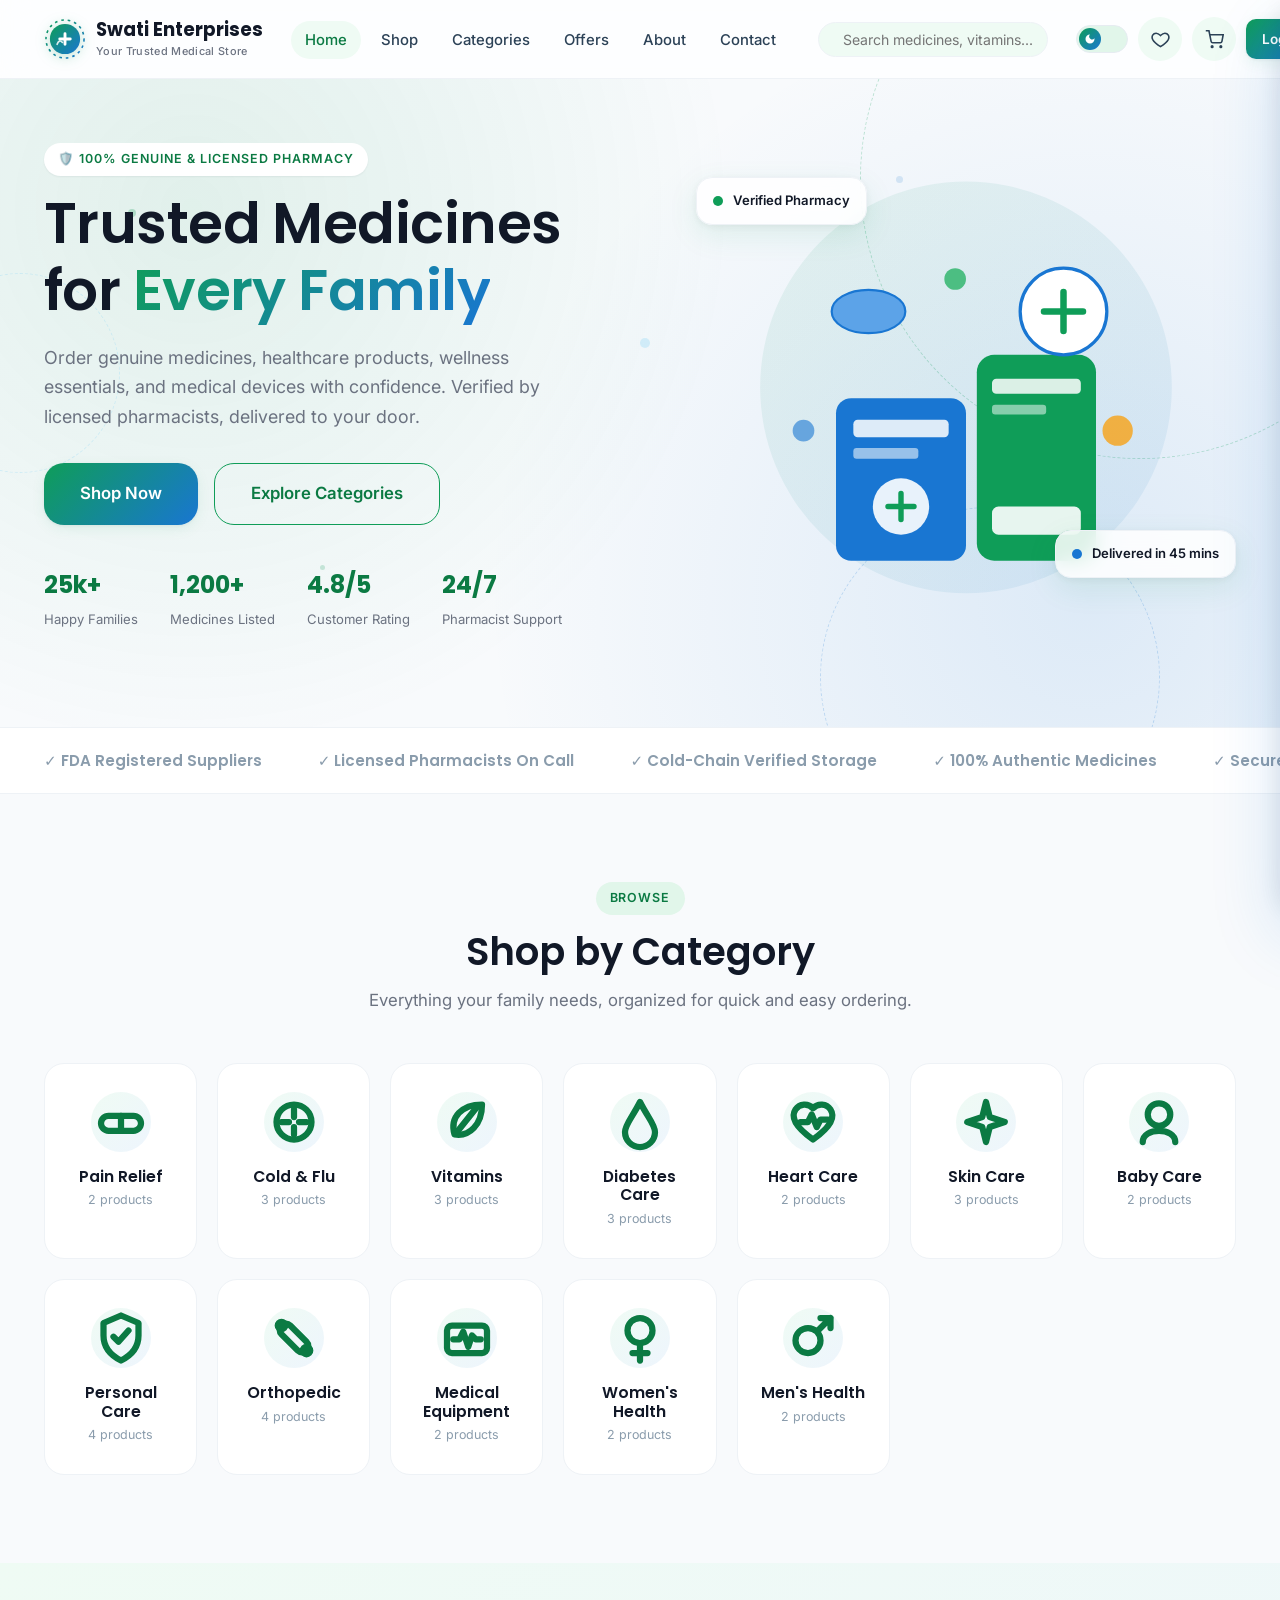
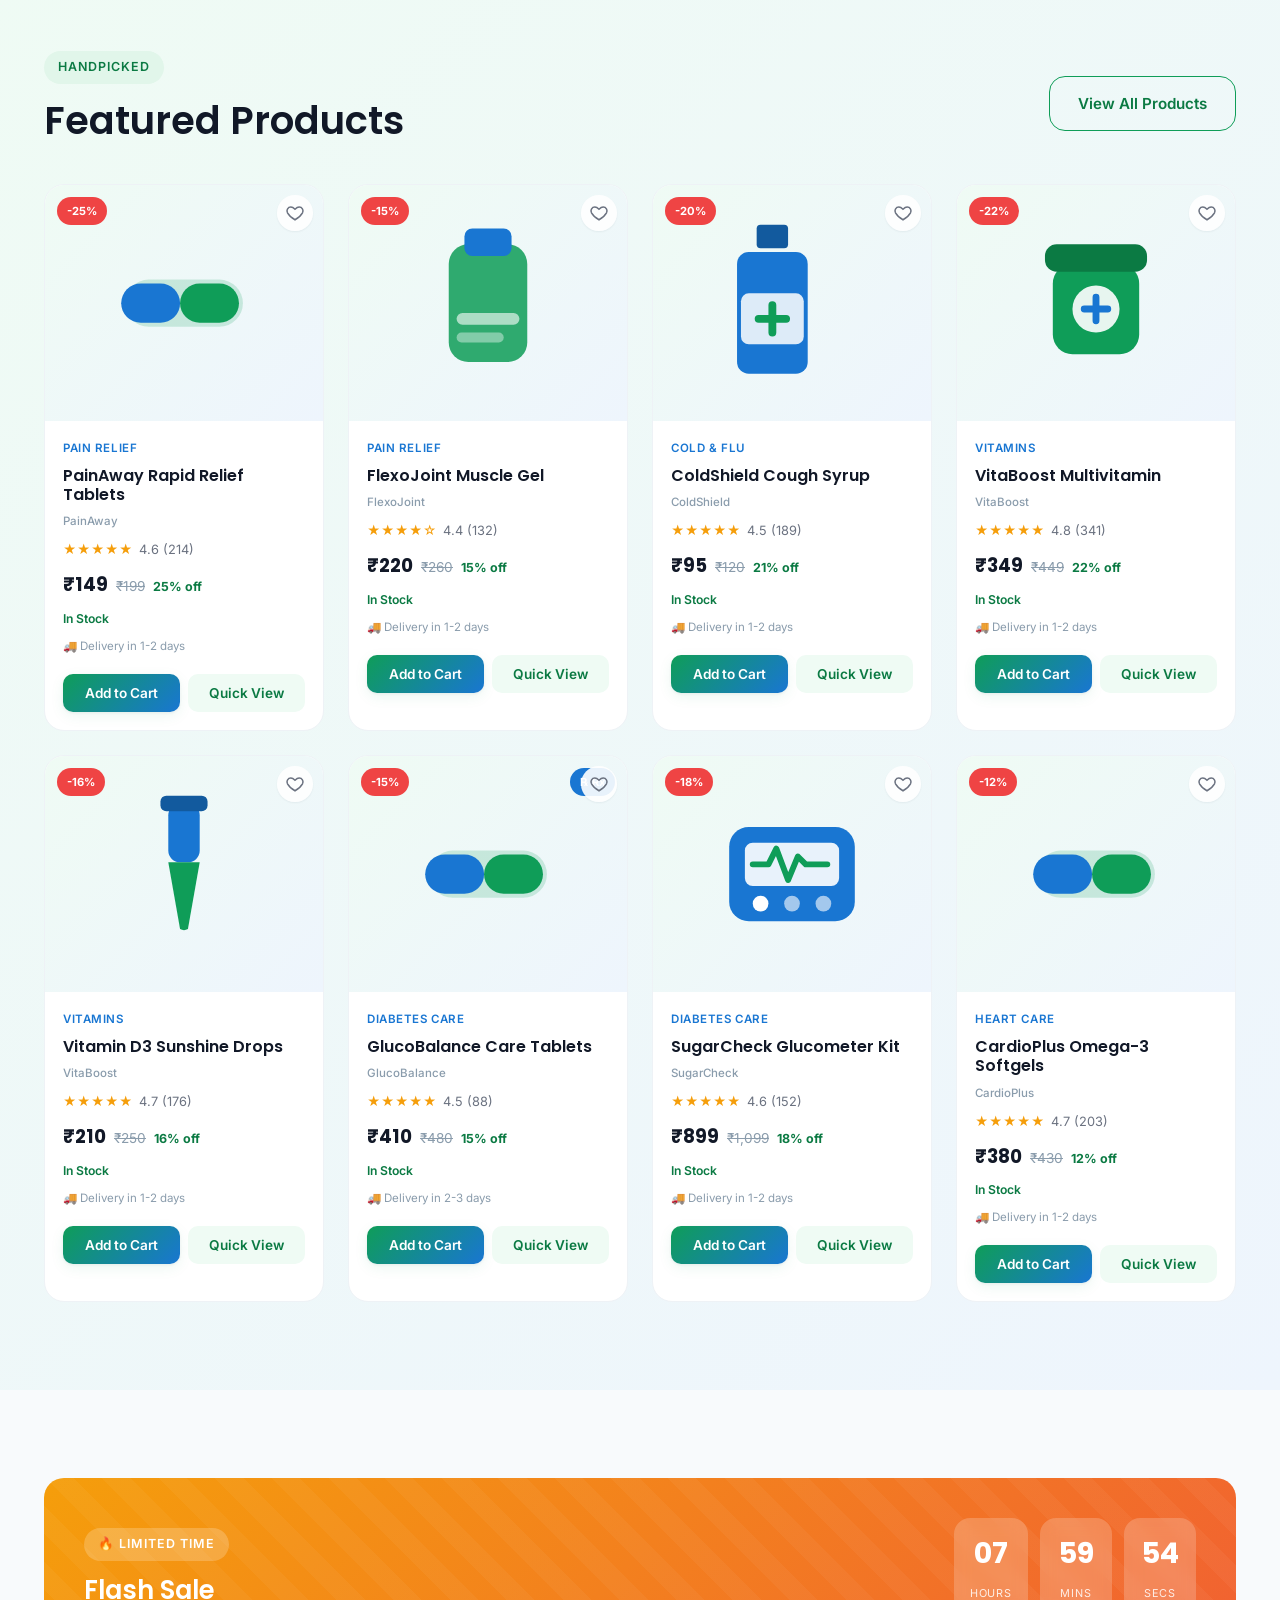
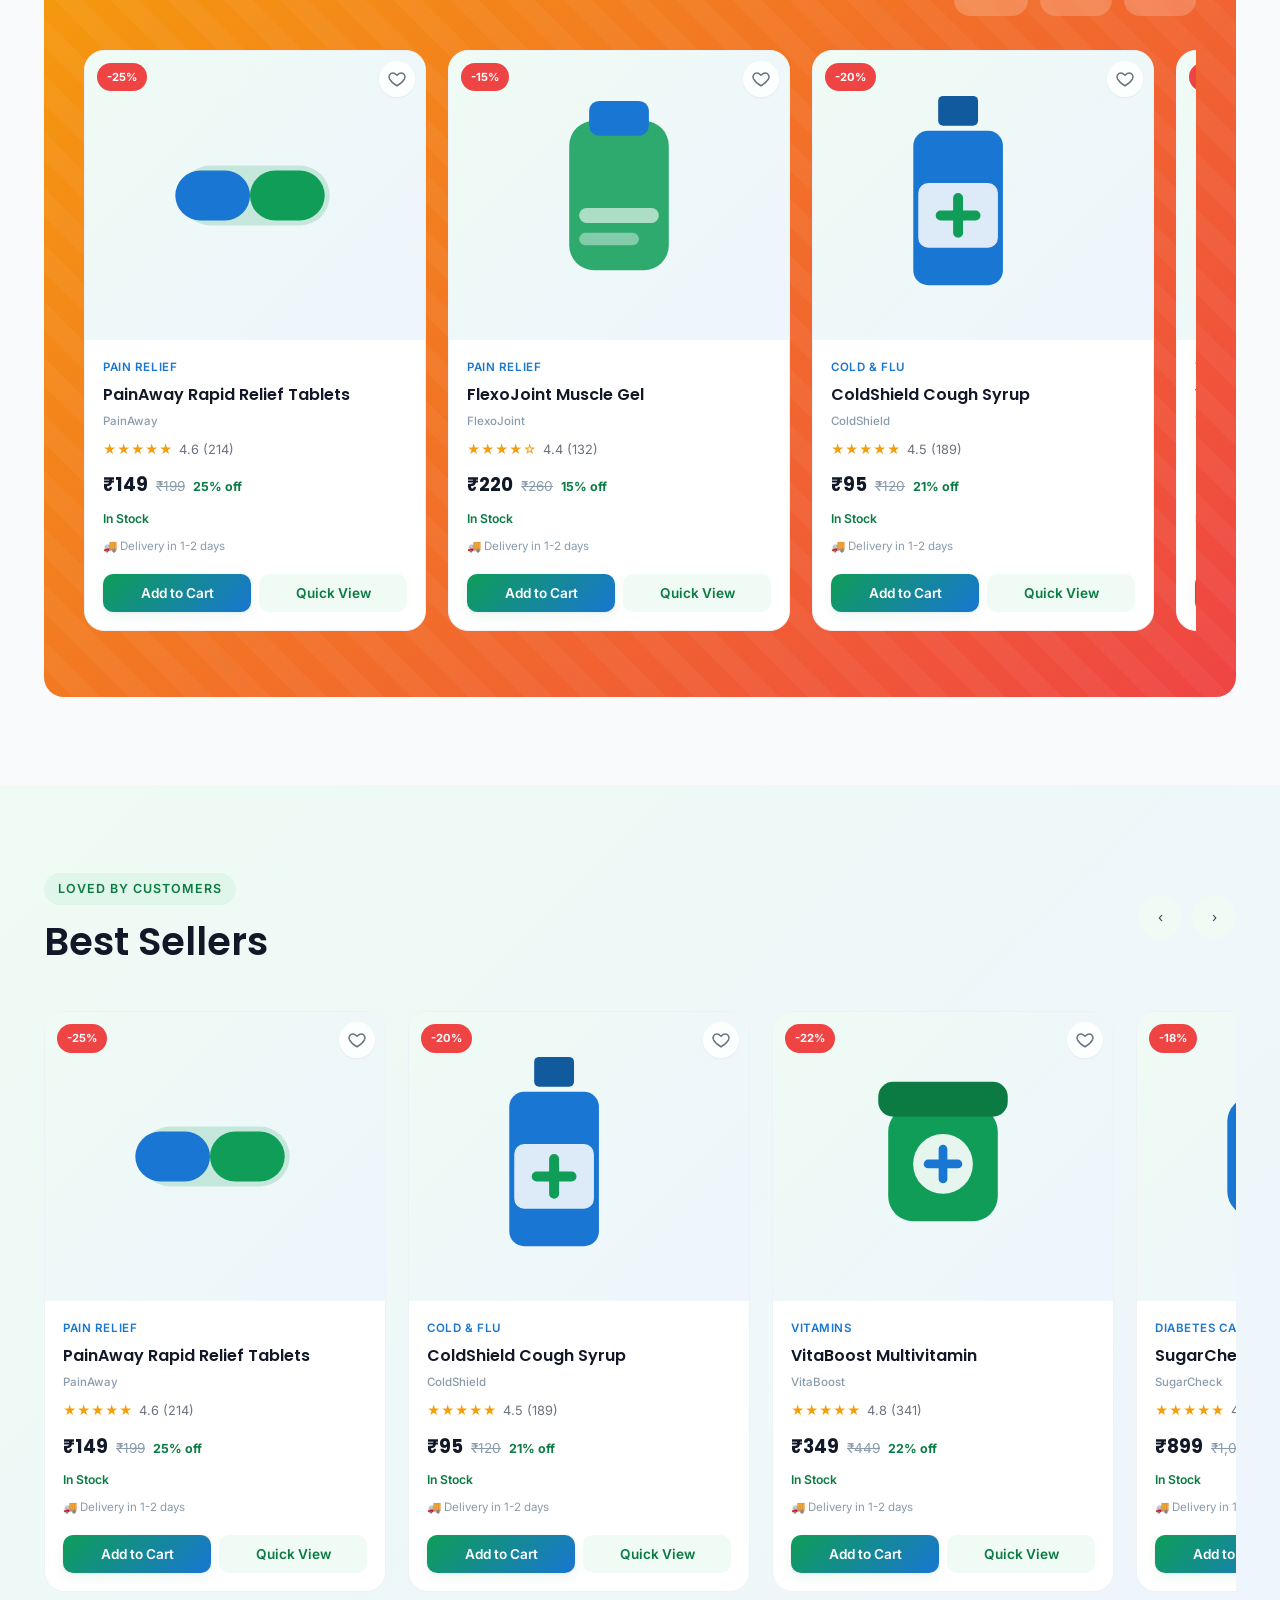
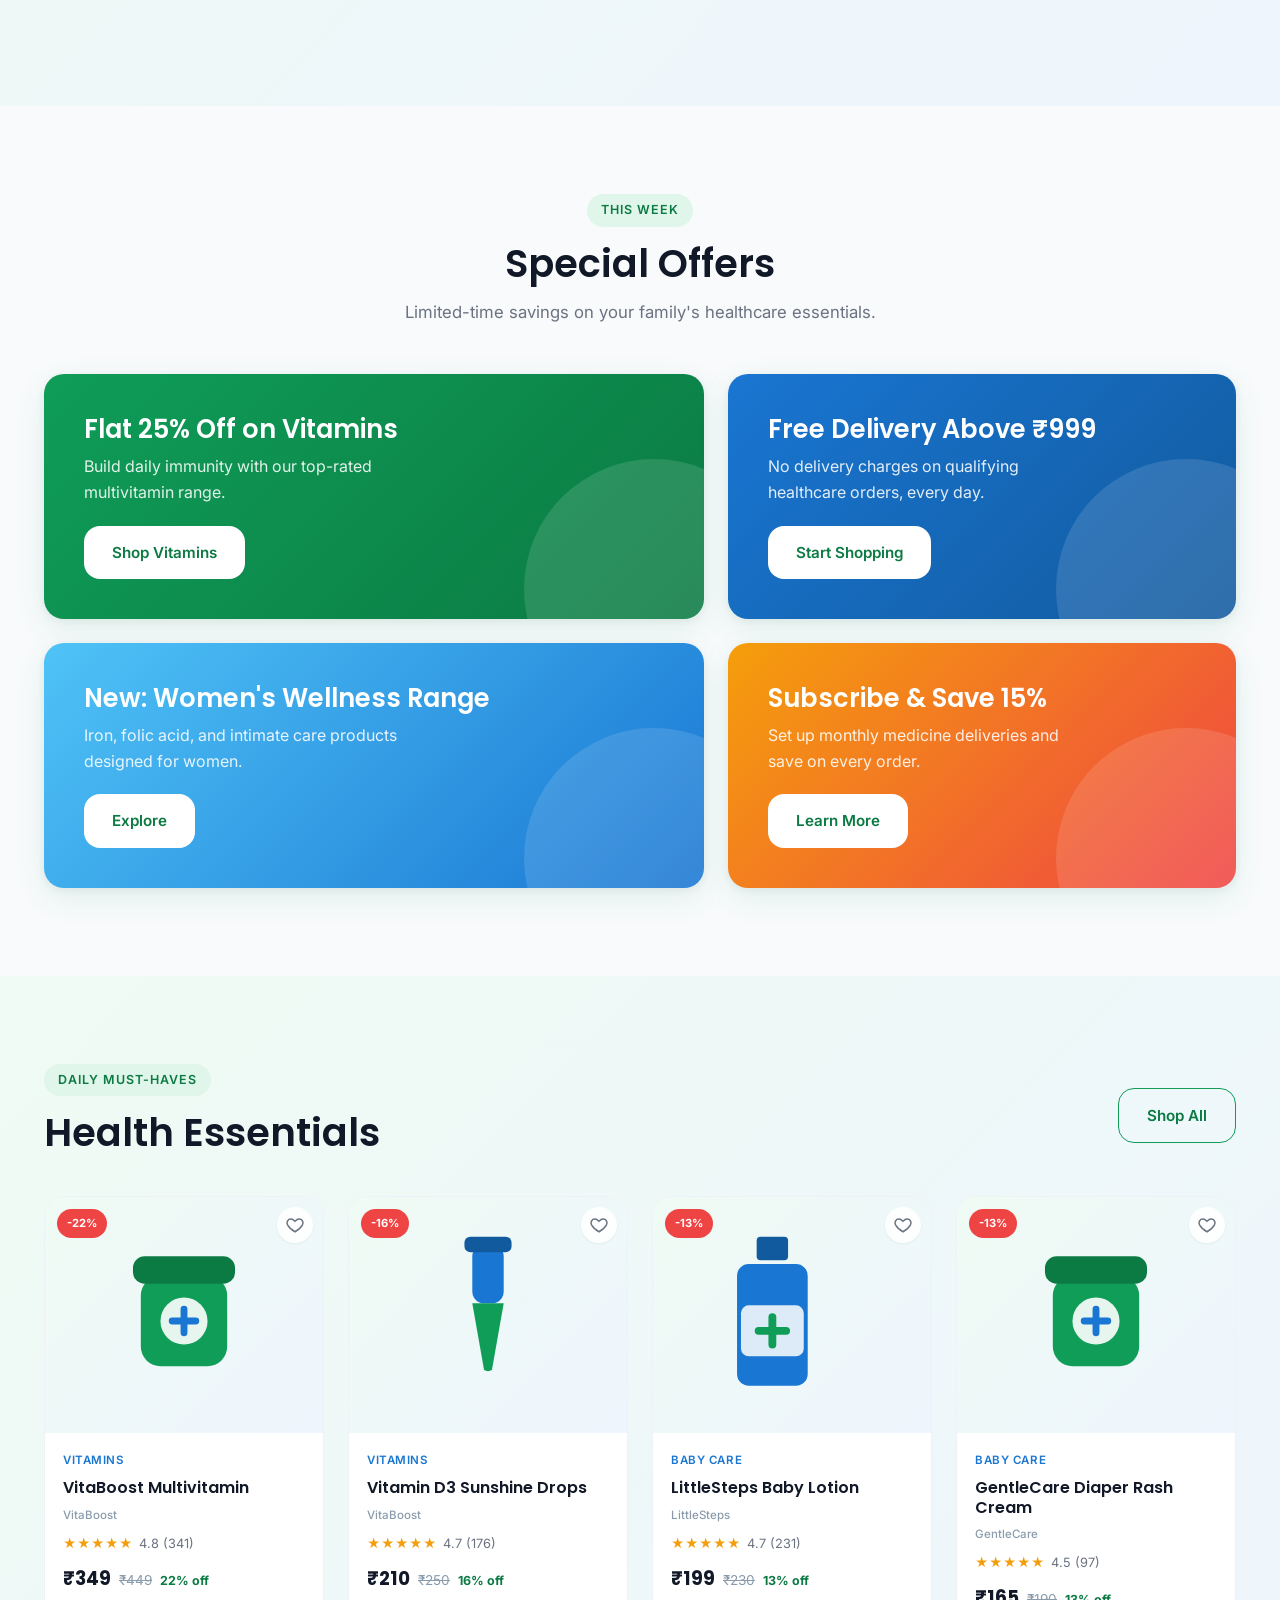
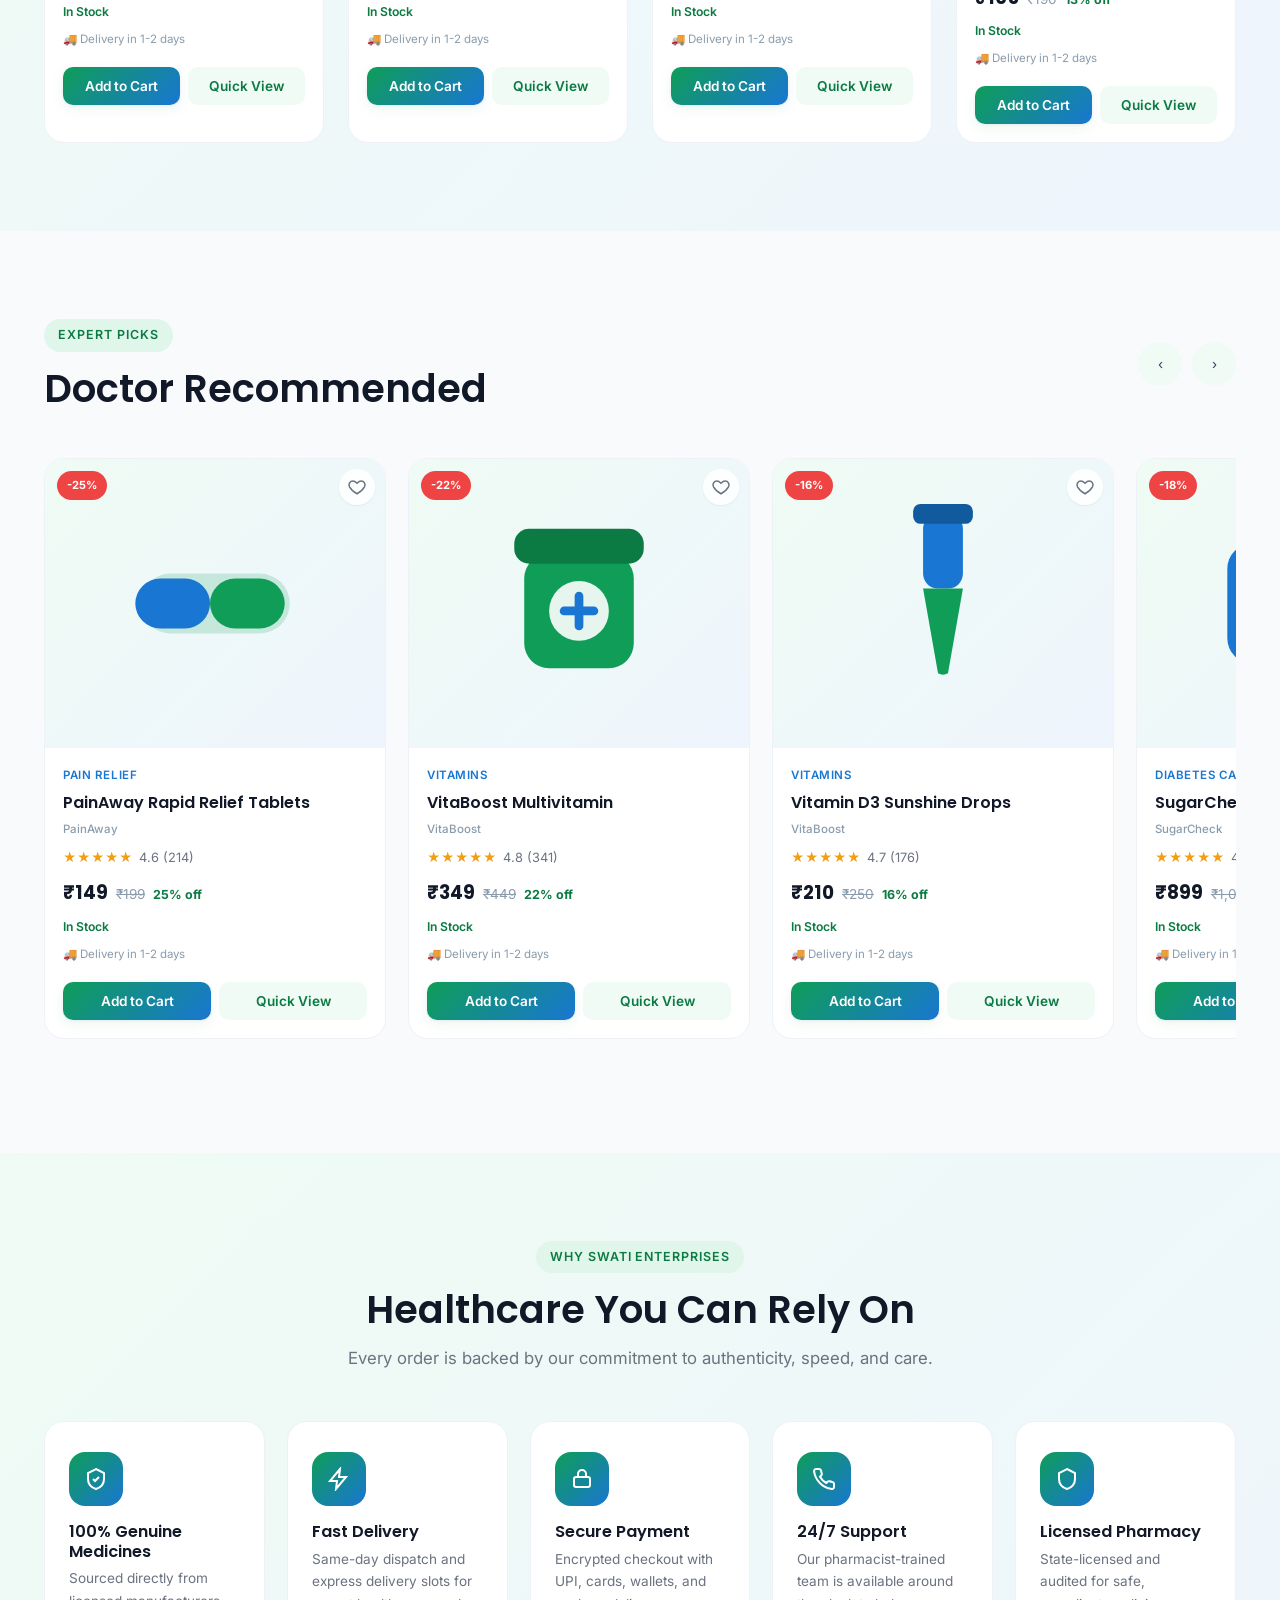
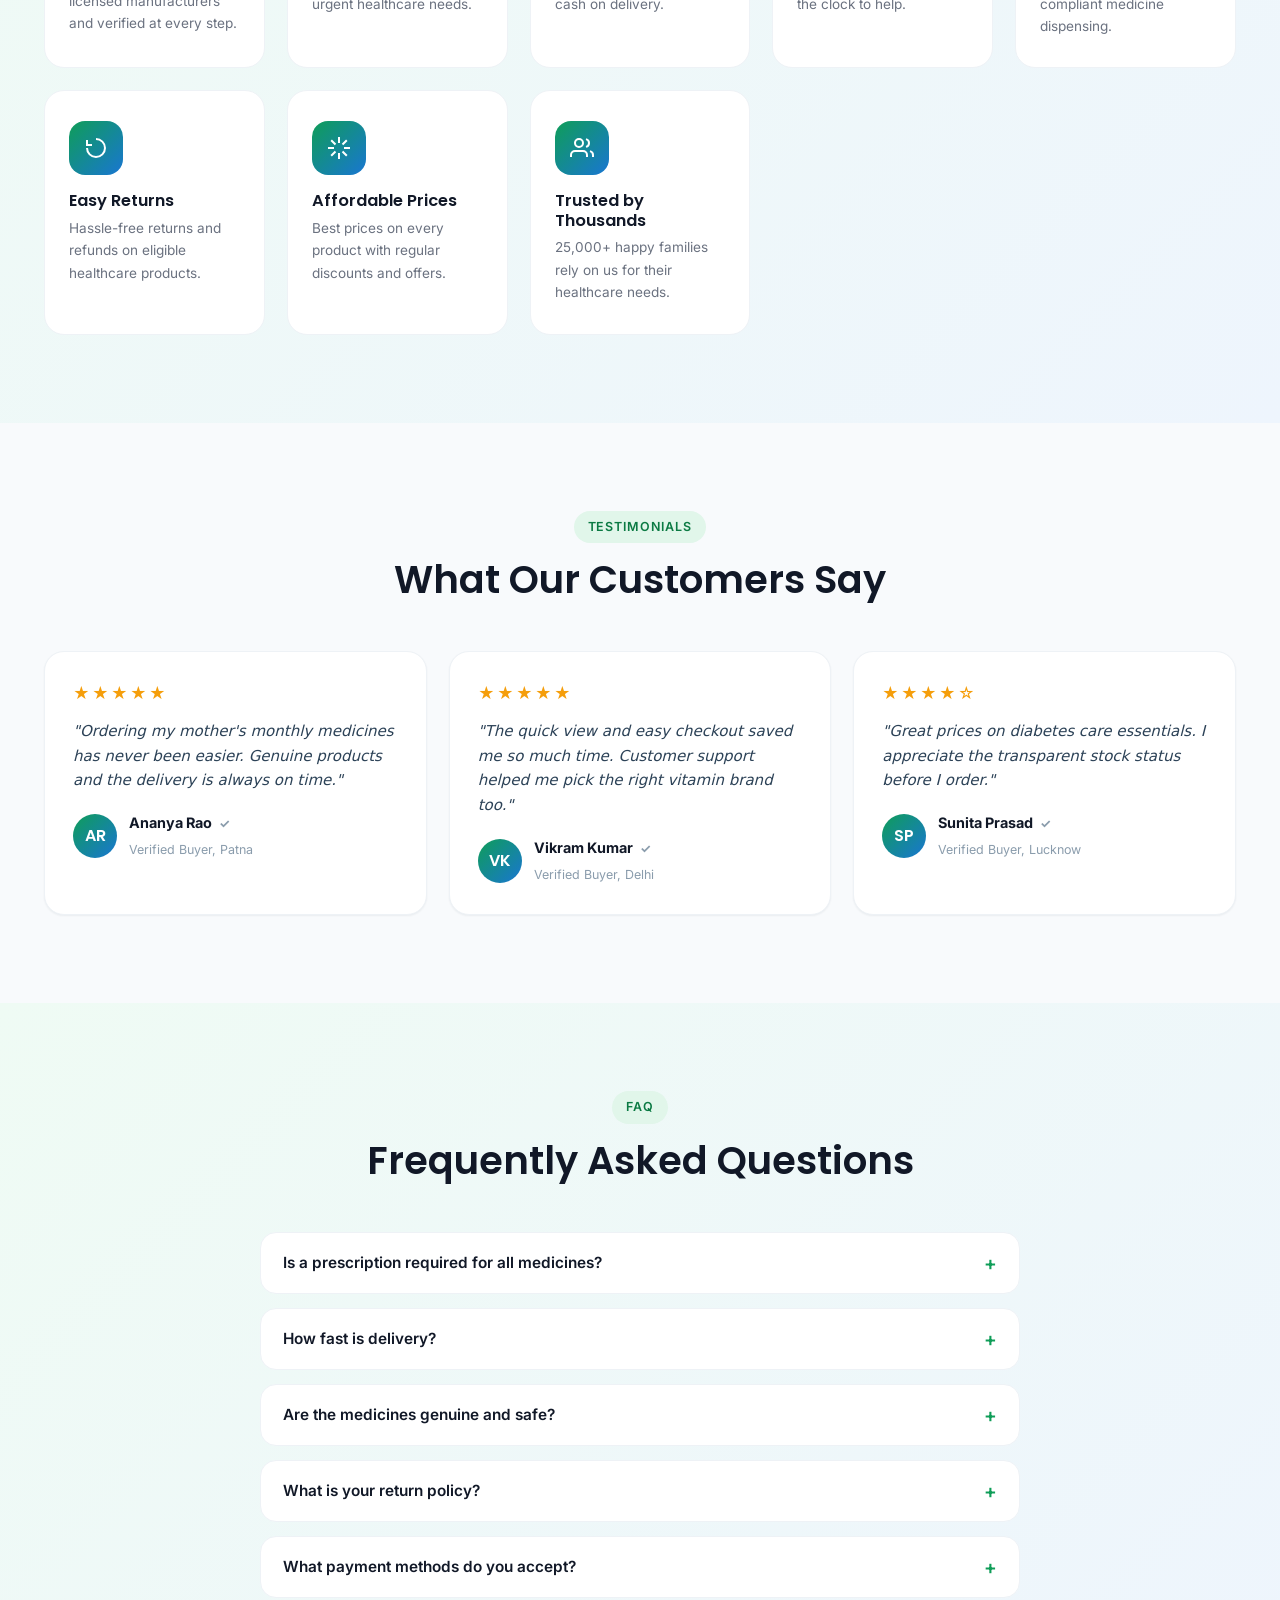
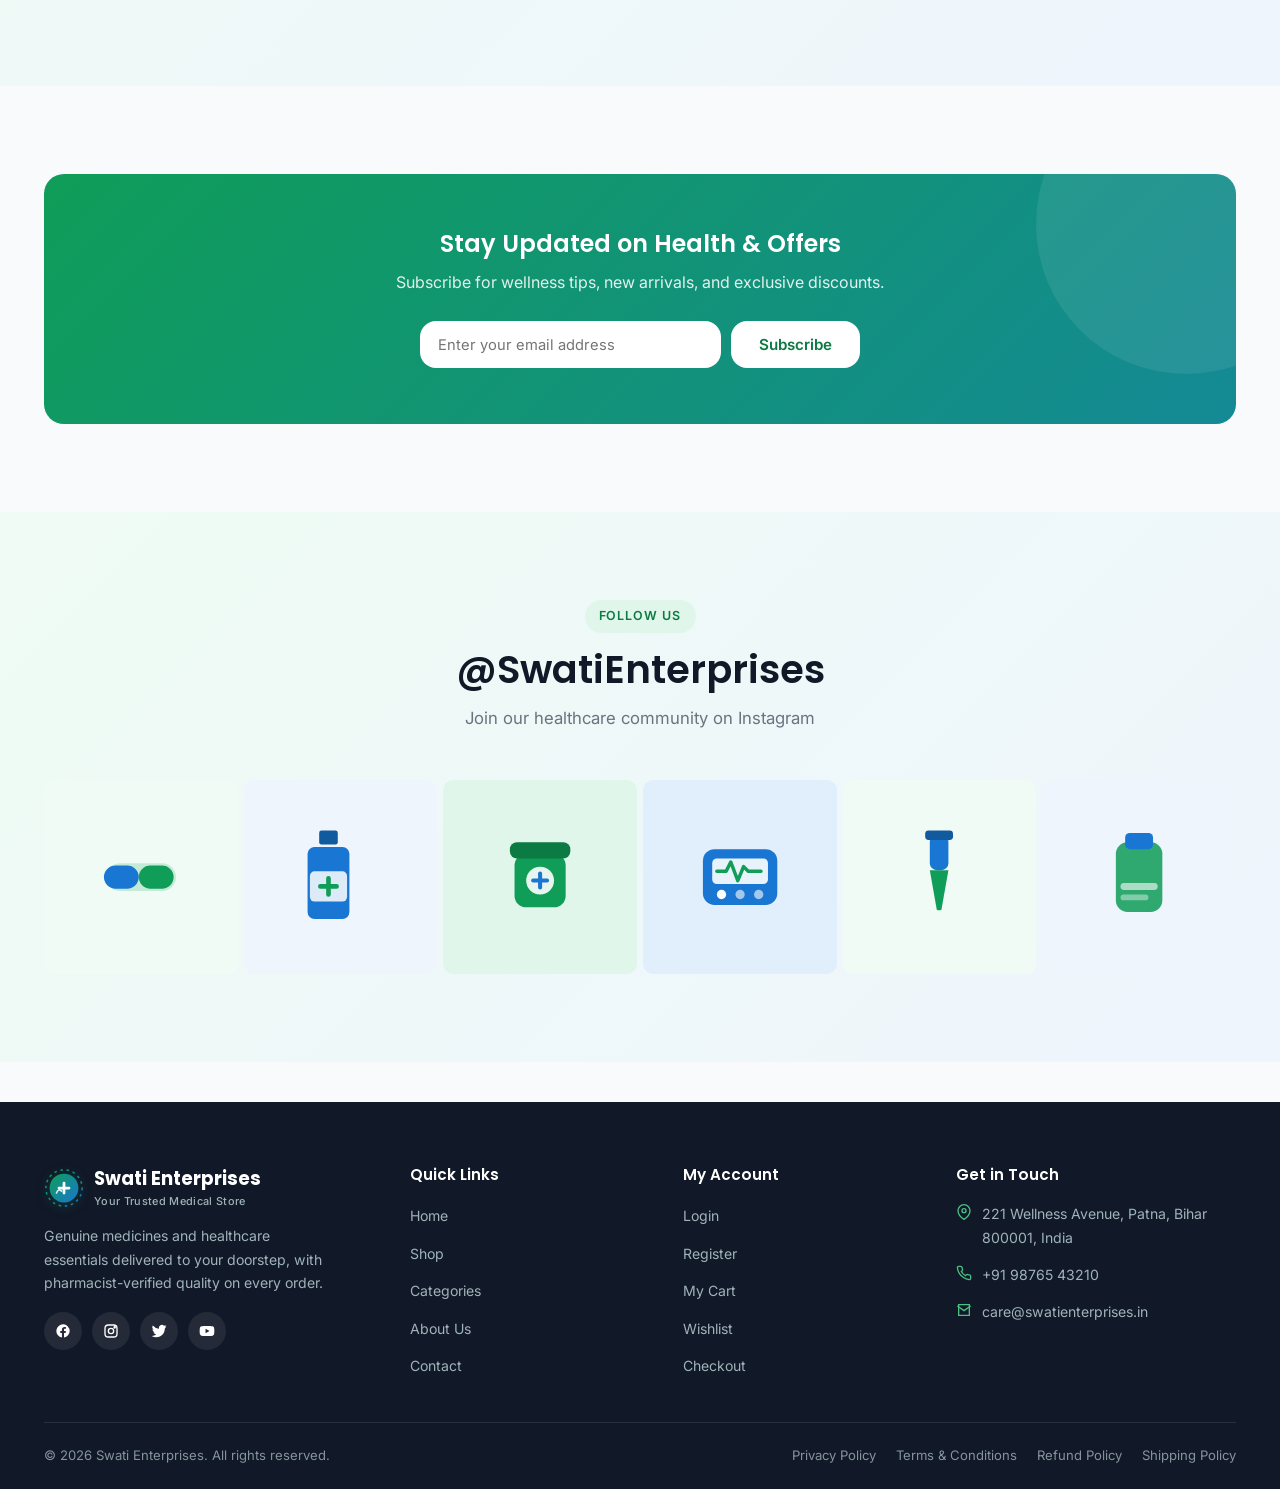
==== commit 8df3db6c: "add" ====
--- a/index.html
+++ b/index.html
@@ -28,7 +28,7 @@
   "name": "Swati Enterprises",
   "description": "Your trusted online medical store for genuine medicines, vitamins, and healthcare products.",
   "url": "https://swatienterprises.in",
-  "telephone": "+919876543210",
+  "telephone": "+919162607679",
   "address": { "@type": "PostalAddress", "streetAddress": "221 Wellness Avenue", "addressLocality": "Patna", "addressRegion": "Bihar", "postalCode": "800001", "addressCountry": "IN" },
   "priceRange": "₹₹",
   "openingHours": "Mo-Su 00:00-23:59"
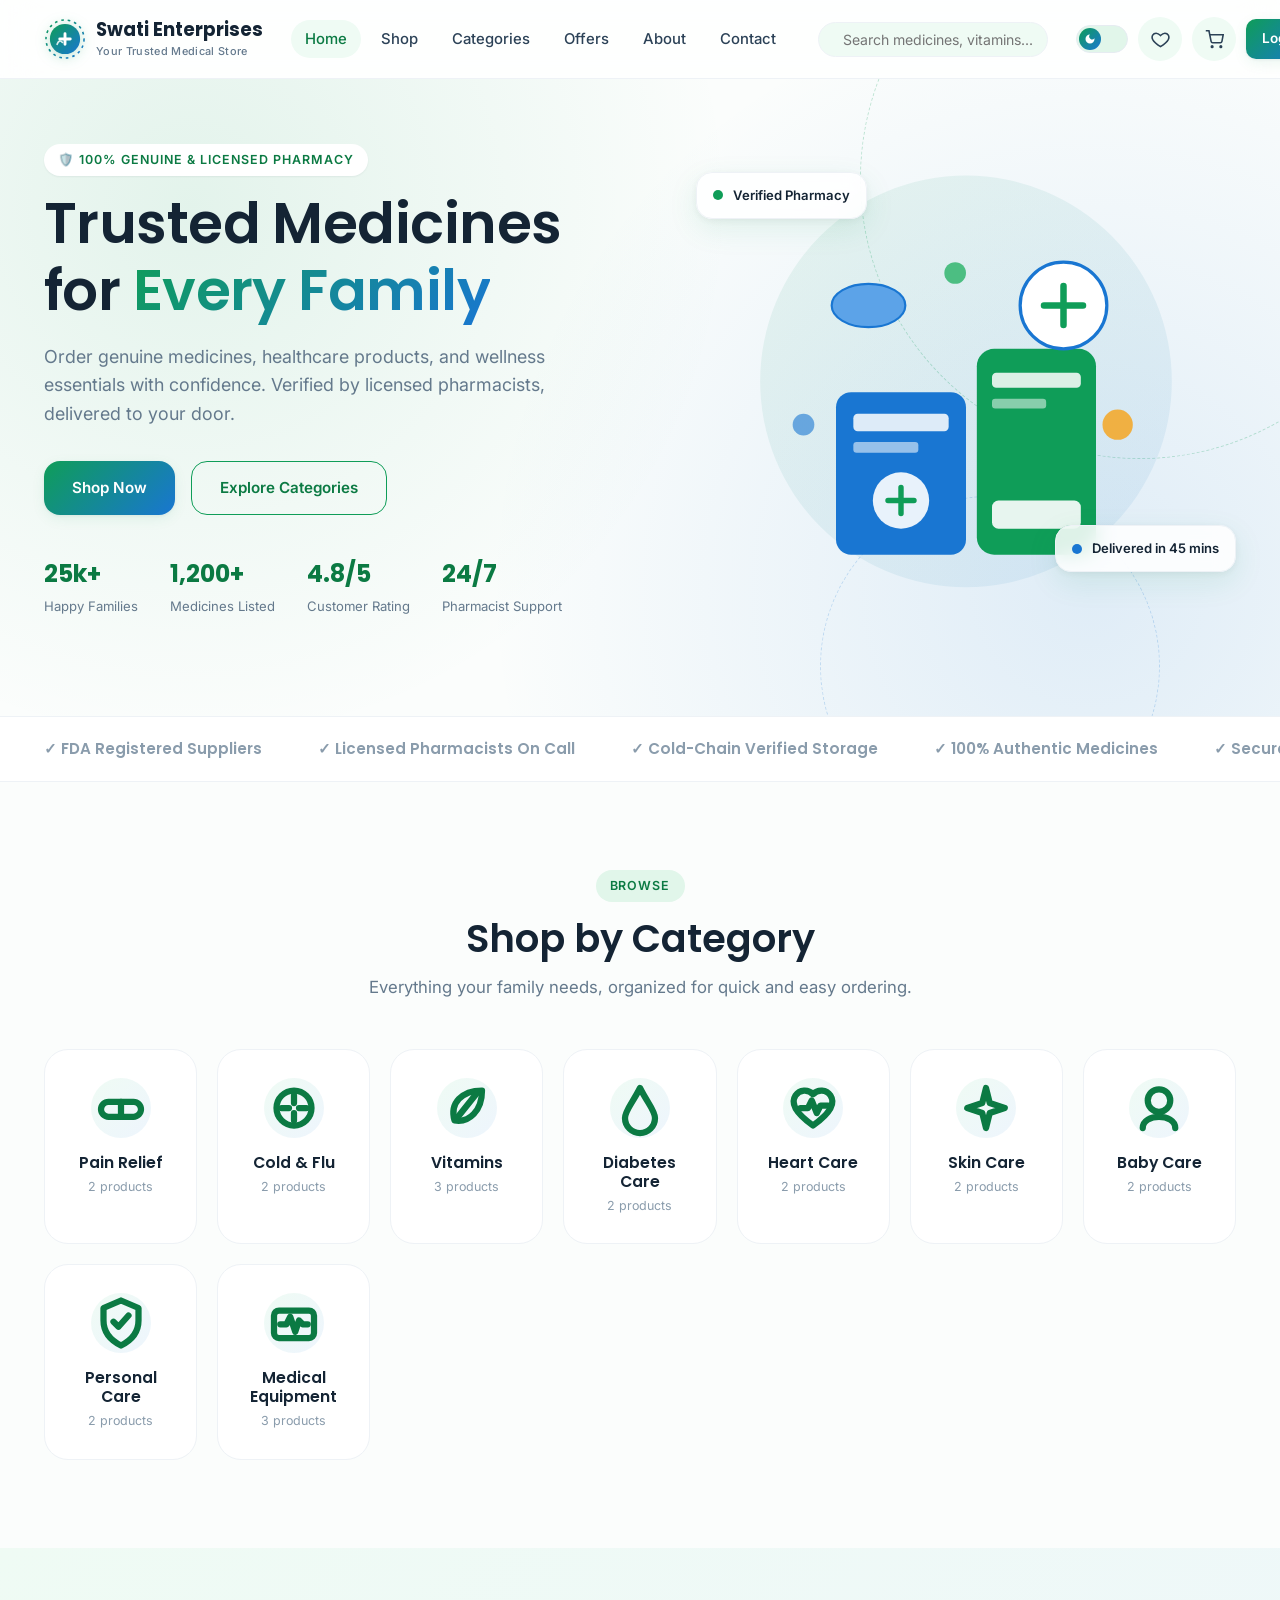
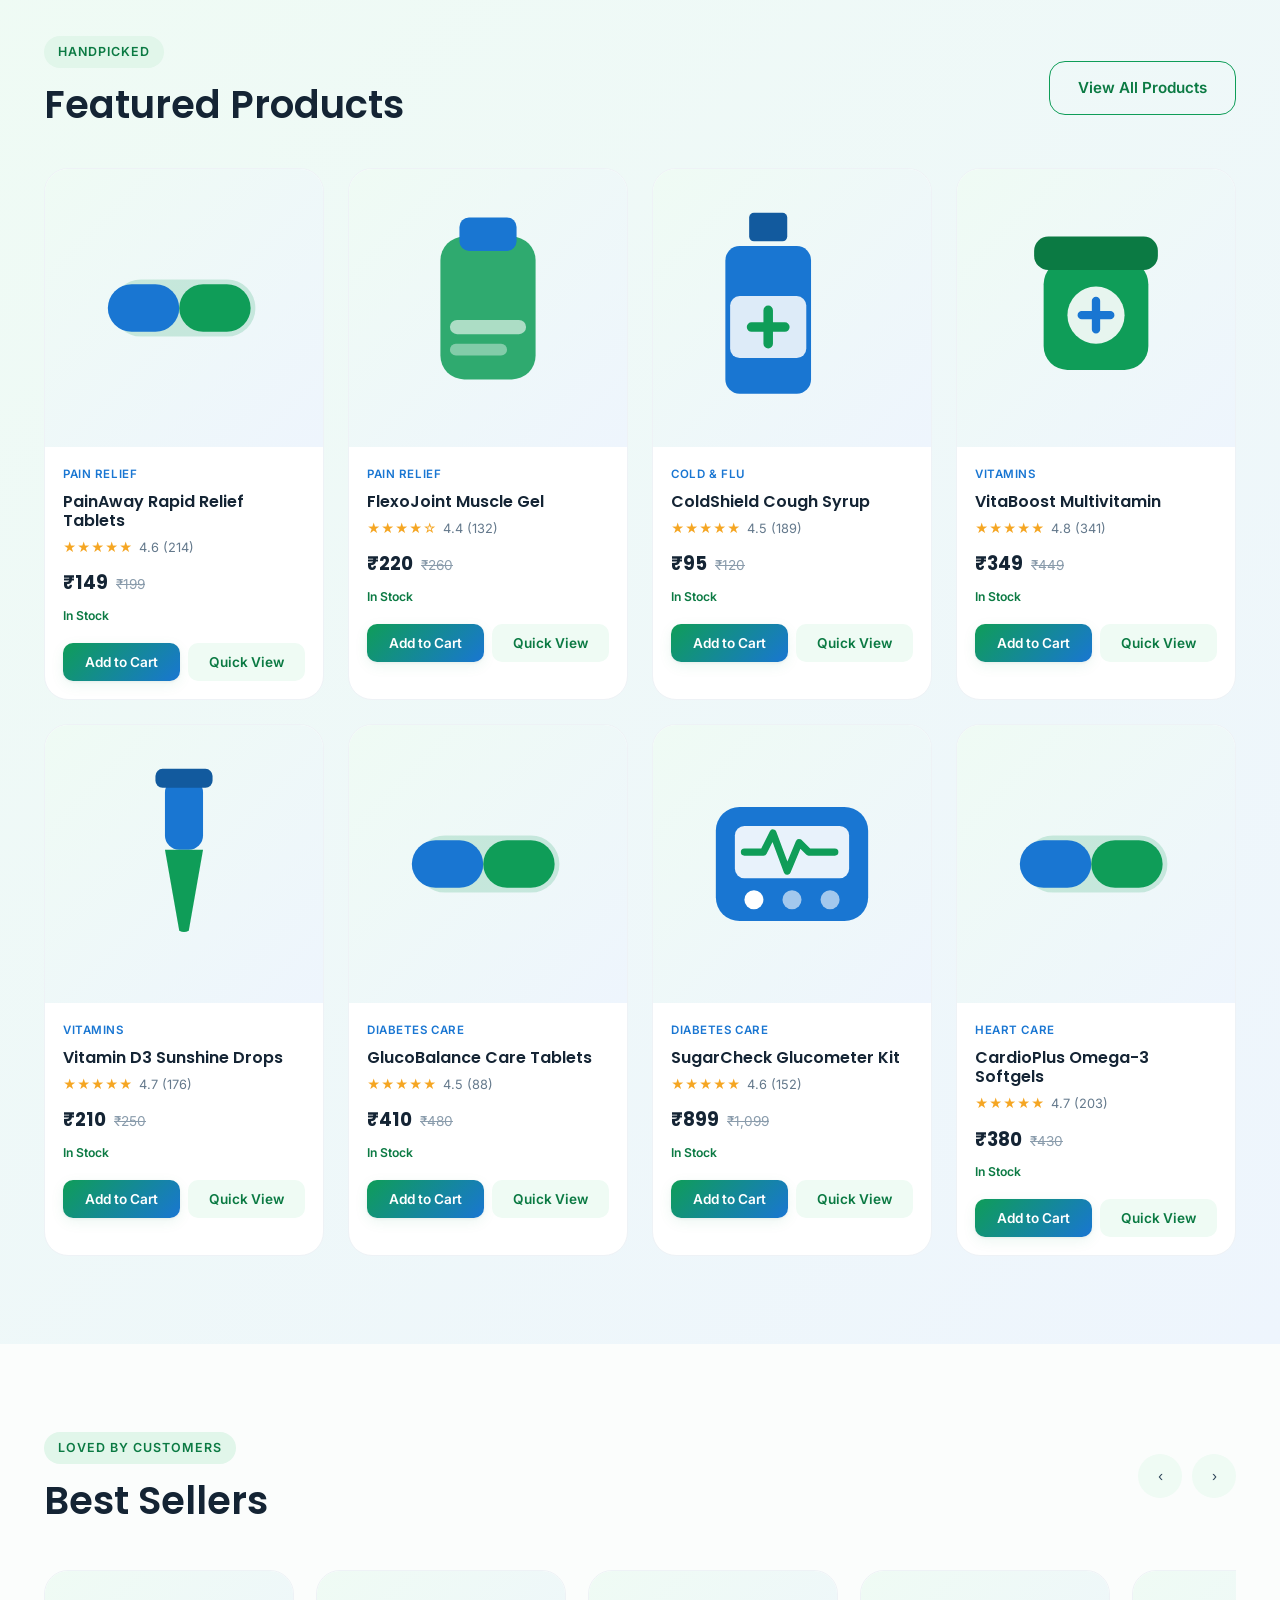
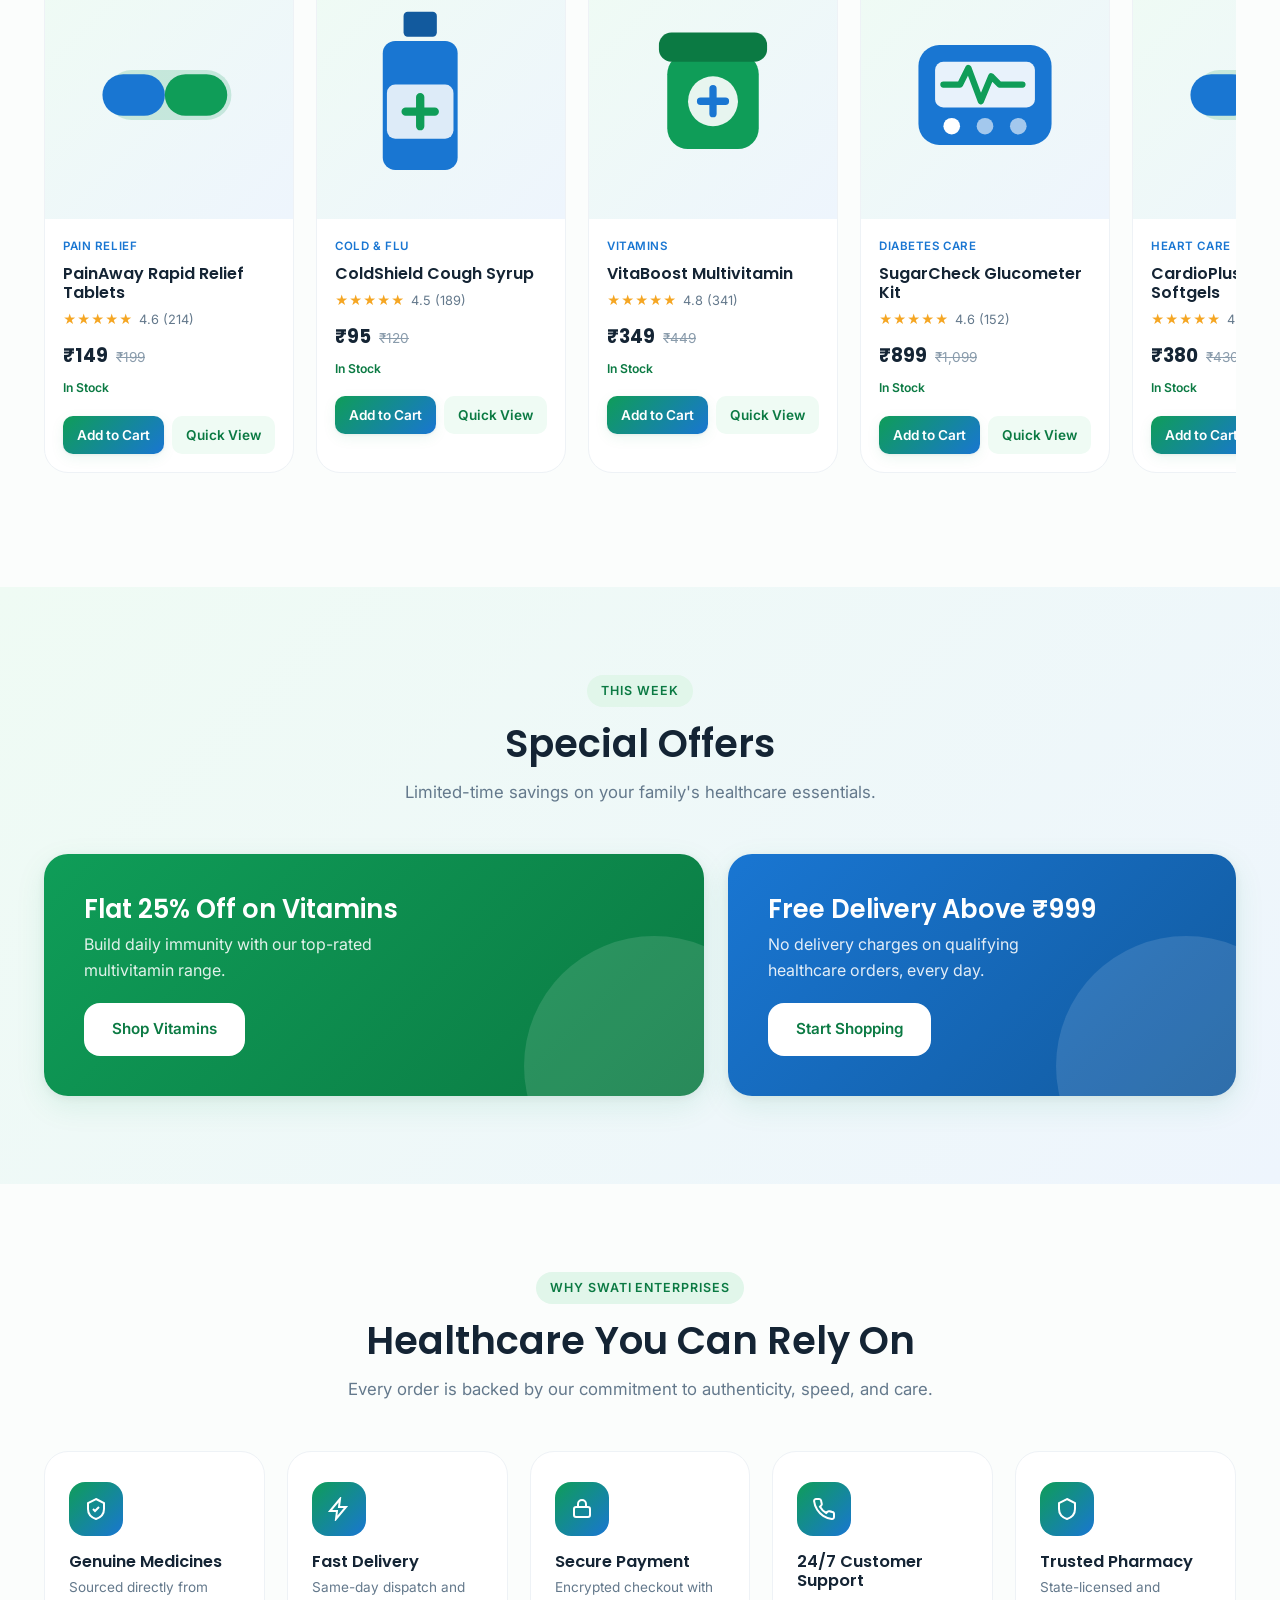
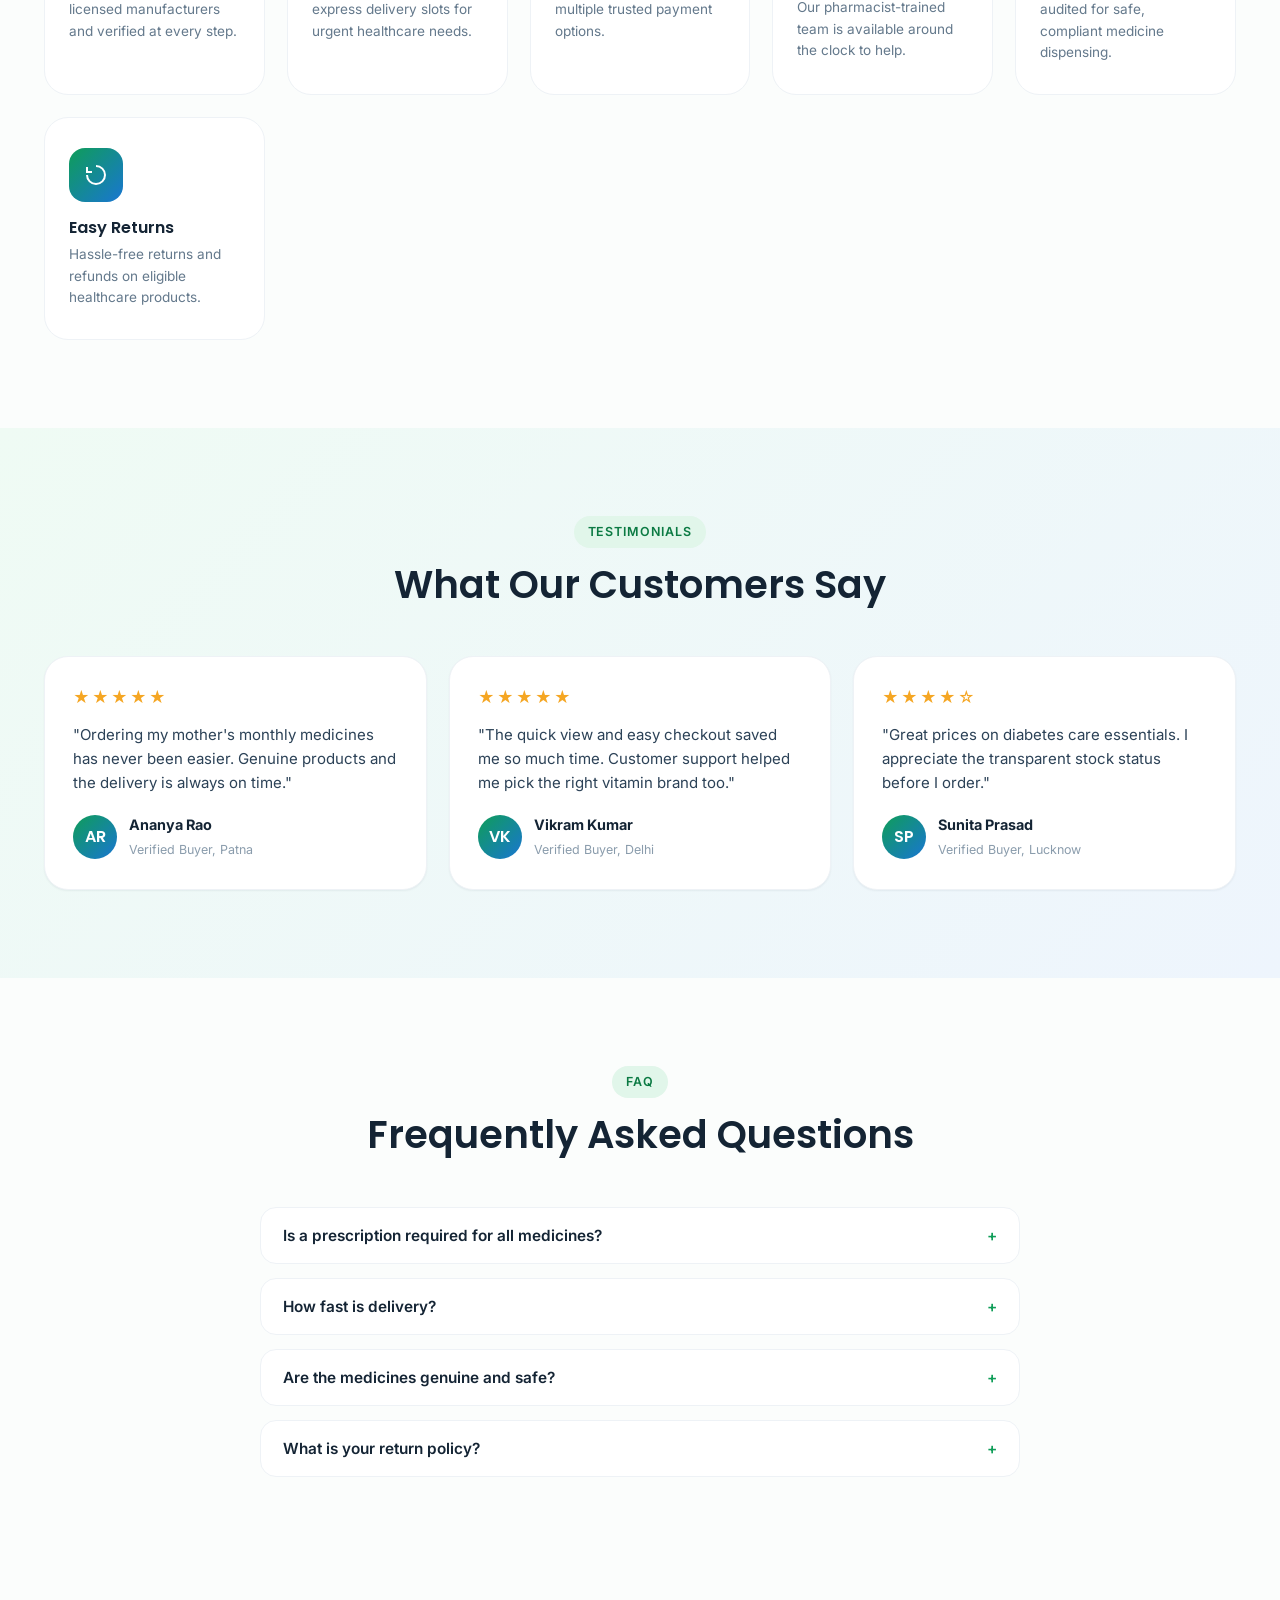
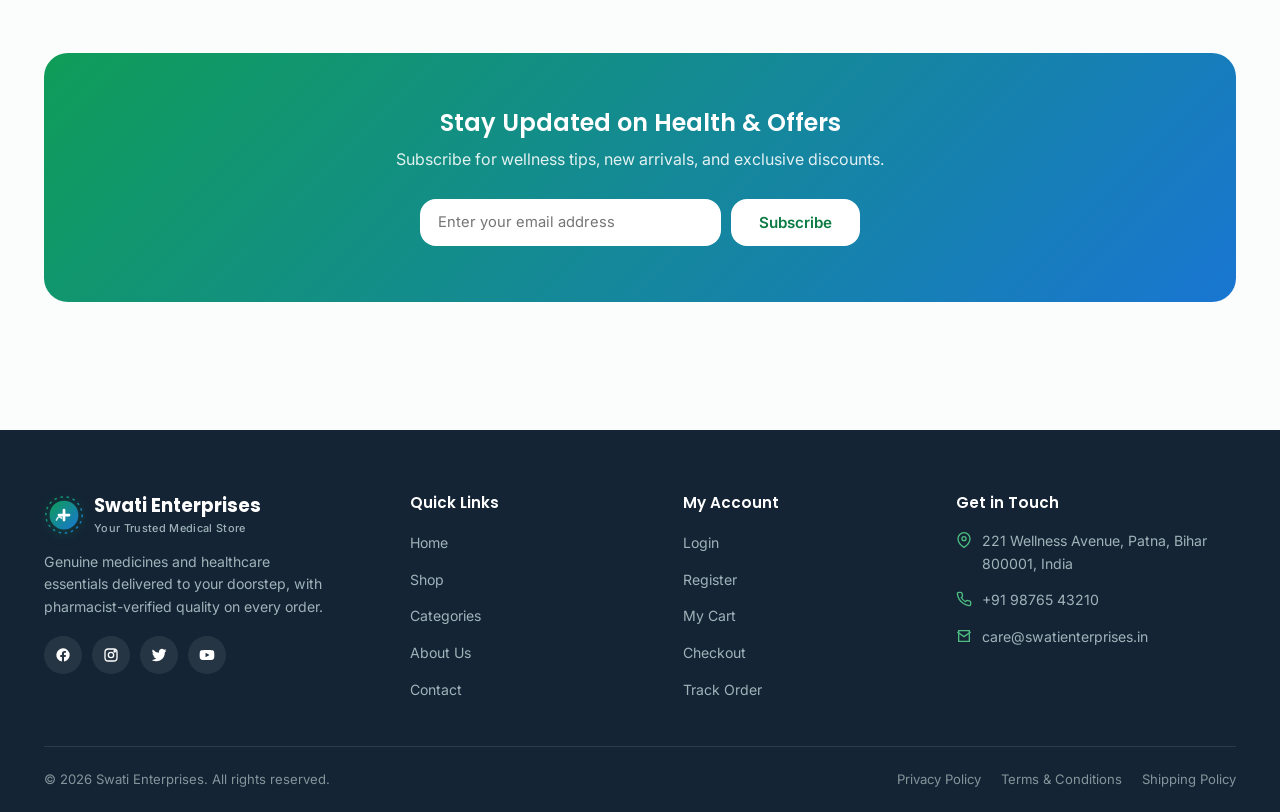
==== commit d4800dd8: "solve do it" ====
--- a/index.html
+++ b/index.html
@@ -3,70 +3,74 @@
 <head>
 <meta charset="UTF-8">
 <meta name="viewport" content="width=device-width, initial-scale=1.0">
-<title>Swati Enterprises — Your Trusted Medical Store | Genuine Medicines Online</title>
-<meta name="description" content="Order genuine medicines, vitamins, healthcare products, and wellness essentials online from Swati Enterprises. Licensed pharmacy with fast delivery and 24/7 pharmacist support.">
+<title>Home | Swati Enterprises</title>
+<meta name="description" content="Swati Enterprises is your trusted online pharmacy for genuine medicines, vitamins, and healthcare essentials with fast, reliable delivery.">
 <meta name="theme-color" content="#0F9D58">
-<link rel="canonical" href="https://swatienterprises.in/">
-<meta property="og:title" content="Swati Enterprises — Your Trusted Medical Store">
-<meta property="og:description" content="Order genuine medicines, vitamins, and healthcare essentials online. Licensed pharmacy with fast delivery.">
-<meta property="og:type" content="website">
-<meta property="og:url" content="https://swatienterprises.in/">
-<meta name="twitter:card" content="summary_large_image">
-<meta name="twitter:title" content="Swati Enterprises — Your Trusted Medical Store">
-<meta name="twitter:description" content="Order genuine medicines online from India's trusted pharmacy.">
 <link rel="preconnect" href="https://fonts.googleapis.com">
 <link href="https://fonts.googleapis.com/css2?family=Poppins:wght@400;500;600;700;800&family=Inter:wght@400;500;600;700&display=swap" rel="stylesheet">
-<link rel="stylesheet" href="css/variables.css">
 <link rel="stylesheet" href="css/style.css">
-<link rel="stylesheet" href="css/utilities.css">
 <link rel="stylesheet" href="css/animations.css">
 <link rel="stylesheet" href="css/responsive.css">
-<script type="application/ld+json">
-{
-  "@context": "https://schema.org",
-  "@type": "MedicalBusiness",
-  "name": "Swati Enterprises",
-  "description": "Your trusted online medical store for genuine medicines, vitamins, and healthcare products.",
-  "url": "https://swatienterprises.in",
-  "telephone": "+919162607679",
-  "address": { "@type": "PostalAddress", "streetAddress": "221 Wellness Avenue", "addressLocality": "Patna", "addressRegion": "Bihar", "postalCode": "800001", "addressCountry": "IN" },
-  "priceRange": "₹₹",
-  "openingHours": "Mo-Su 00:00-23:59"
-}
-</script>
 </head>
 <body data-page="home">
 <a href="#main" class="skip-link">Skip to content</a>
-<div class="scroll-progress" id="scrollProgress"></div>
 
 <div class="page-loader" id="pageLoader">
-  <div class="loader-logo"><svg class="logo-mark" width="60" height="60" viewBox="0 0 64 64"><defs><linearGradient id="logoGradL" x1="0" y1="0" x2="1" y2="1"><stop offset="0%" stop-color="#0F9D58"/><stop offset="100%" stop-color="#1976D2"/></linearGradient></defs><circle cx="32" cy="32" r="29" fill="none" stroke="url(#logoGradL)" stroke-width="2.4" stroke-dasharray="4 6"/><circle cx="32" cy="32" r="23" fill="url(#logoGradL)"/><path d="M24 32 h16 M32 24 v16" stroke="#fff" stroke-width="4.4" stroke-linecap="round"/><path d="M20 40 q3 -8 8 -3" stroke="#fff" stroke-width="2.6" stroke-linecap="round" fill="none" opacity=".85"/></svg></div>
+  <div class="loader-logo"><svg class="logo-mark" width="60" height="60" viewBox="0 0 64 64" xmlns="http://www.w3.org/2000/svg">
+      <defs><linearGradient id="logoGradL" x1="0" y1="0" x2="1" y2="1">
+        <stop offset="0%" stop-color="#0F9D58"/><stop offset="100%" stop-color="#1976D2"/>
+      </linearGradient></defs>
+      <circle cx="32" cy="32" r="29" fill="none" stroke="url(#logoGradL)" stroke-width="2.4" stroke-dasharray="4 6"/>
+      <circle cx="32" cy="32" r="23" fill="url(#logoGradL)"/>
+      <path d="M24 32 h16 M32 24 v16" stroke="#ffffff" stroke-width="4.4" stroke-linecap="round"/>
+      <path d="M20 40 q3 -8 8 -3" stroke="#ffffff" stroke-width="2.6" stroke-linecap="round" fill="none" opacity="0.85"/>
+    </svg></div>
   <div class="loader-bar"><span></span></div>
 </div>
 
 <header class="navbar" id="navbar">
   <div class="container nav-inner">
     <a href="index.html" class="brand" aria-label="Swati Enterprises home">
-      <svg class="logo-mark" width="42" height="42" viewBox="0 0 64 64"><defs><linearGradient id="logoGradN" x1="0" y1="0" x2="1" y2="1"><stop offset="0%" stop-color="#0F9D58"/><stop offset="100%" stop-color="#1976D2"/></linearGradient></defs><circle cx="32" cy="32" r="29" fill="none" stroke="url(#logoGradN)" stroke-width="2.4" stroke-dasharray="4 6"/><circle cx="32" cy="32" r="23" fill="url(#logoGradN)"/><path d="M24 32 h16 M32 24 v16" stroke="#fff" stroke-width="4.4" stroke-linecap="round"/><path d="M20 40 q3 -8 8 -3" stroke="#fff" stroke-width="2.6" stroke-linecap="round" fill="none" opacity=".85"/></svg>
+      <svg class="logo-mark" width="42" height="42" viewBox="0 0 64 64" xmlns="http://www.w3.org/2000/svg">
+      <defs><linearGradient id="logoGradL" x1="0" y1="0" x2="1" y2="1">
+        <stop offset="0%" stop-color="#0F9D58"/><stop offset="100%" stop-color="#1976D2"/>
+      </linearGradient></defs>
+      <circle cx="32" cy="32" r="29" fill="none" stroke="url(#logoGradL)" stroke-width="2.4" stroke-dasharray="4 6"/>
+      <circle cx="32" cy="32" r="23" fill="url(#logoGradL)"/>
+      <path d="M24 32 h16 M32 24 v16" stroke="#ffffff" stroke-width="4.4" stroke-linecap="round"/>
+      <path d="M20 40 q3 -8 8 -3" stroke="#ffffff" stroke-width="2.6" stroke-linecap="round" fill="none" opacity="0.85"/>
+    </svg>
       <span><span class="brand-name">Swati Enterprises</span><span class="brand-tag">Your Trusted Medical Store</span></span>
     </a>
-    <nav aria-label="Primary"><ul class="nav-links" id="navLinks">
-      <li><a href="index.html" class="active">Home</a></li>
-      <li><a href="shop.html">Shop</a></li>
-      <li><a href="categories.html">Categories</a></li>
-      <li><a href="shop.html?filter=offers">Offers</a></li>
-      <li><a href="about.html">About</a></li>
-      <li><a href="contact.html">Contact</a></li>
-    </ul></nav>
+    <nav aria-label="Primary">
+      <ul class="nav-links" id="navLinks">
+        <li><a href="index.html" class="active">Home</a></li>
+        <li><a href="shop.html">Shop</a></li>
+        <li><a href="categories.html">Categories</a></li>
+        <li><a href="shop.html?filter=offers">Offers</a></li>
+        <li><a href="about.html">About</a></li>
+        <li><a href="contact.html">Contact</a></li>
+      </ul>
+    </nav>
     <div class="nav-search" role="search">
       <svg width="16" height="16" viewBox="0 0 24 24" fill="none" stroke="currentColor" stroke-width="2"><circle cx="11" cy="11" r="7"/><path d="M21 21l-4.3-4.3"/></svg>
       <input type="text" id="navSearchInput" placeholder="Search medicines, vitamins..." aria-label="Search products" autocomplete="off">
       <div class="search-suggest" id="navSearchSuggest"></div>
     </div>
     <div class="nav-actions">
-      <button class="theme-toggle" id="themeToggle" aria-label="Toggle dark mode"><span class="knob"><svg width="12" height="12" viewBox="0 0 24 24" fill="currentColor"><path d="M12 3a9 9 0 1 0 9 9c0-.46-.04-.92-.1-1.36A5.4 5.4 0 0 1 12 3z"/></svg></span></button>
-      <a href="wishlist.html" class="btn-icon icon-badge" aria-label="Wishlist"><svg width="19" height="19" viewBox="0 0 24 24" fill="none" stroke="currentColor" stroke-width="2"><path d="M12 21s-7.5-4.6-10-9.3C0.3 7.9 2.6 4 6.4 4c2 0 3.6 1 5.6 3 2-2 3.6-3 5.6-3 3.8 0 6.1 3.9 4.4 7.7C19.5 16.4 12 21 12 21z"/></svg><span class="count" id="wishIconBadge" data-wish-count style="display:none;">0</span></a>
-      <a href="cart.html" class="btn-icon icon-badge" aria-label="Cart"><svg width="19" height="19" viewBox="0 0 24 24" fill="none" stroke="currentColor" stroke-width="2"><circle cx="9" cy="21" r="1"/><circle cx="20" cy="21" r="1"/><path d="M1 1h4l2.7 13.4a2 2 0 0 0 2 1.6h9.7a2 2 0 0 0 2-1.6L23 6H6"/></svg><span class="count" id="cartIconBadge" data-cart-count style="display:none;">0</span></a>
+      <button class="theme-toggle" id="themeToggle" aria-label="Toggle dark mode" title="Toggle dark / light mode">
+        <span class="knob">
+          <svg width="12" height="12" viewBox="0 0 24 24" fill="currentColor"><path d="M12 3a9 9 0 1 0 9 9c0-.46-.04-.92-.1-1.36A5.4 5.4 0 0 1 12 3z"/></svg>
+        </span>
+      </button>
+      <a href="wishlist-note.html" onclick="return false;" class="btn-icon icon-badge" aria-label="Wishlist" title="Wishlist">
+        <svg width="19" height="19" viewBox="0 0 24 24" fill="none" stroke="currentColor" stroke-width="2"><path d="M12 21s-7.5-4.6-10-9.3C0.3 7.9 2.6 4 6.4 4c2 0 3.6 1 5.6 3 2-2 3.6-3 5.6-3 3.8 0 6.1 3.9 4.4 7.7C19.5 16.4 12 21 12 21z"/></svg>
+        <span class="count" id="wishIconBadge" data-wish-count style="display:none;">0</span>
+      </a>
+      <a href="cart.html" class="btn-icon icon-badge" aria-label="Cart" title="Cart">
+        <svg width="19" height="19" viewBox="0 0 24 24" fill="none" stroke="currentColor" stroke-width="2"><circle cx="9" cy="21" r="1"/><circle cx="20" cy="21" r="1"/><path d="M1 1h4l2.7 13.4a2 2 0 0 0 2 1.6h9.7a2 2 0 0 0 2-1.6L23 6H6"/></svg>
+        <span class="count" id="cartIconBadge" data-cart-count style="display:none;">0</span>
+      </a>
       <a href="login.html" class="btn btn-primary btn-sm">Login</a>
       <button class="nav-toggle" id="navToggle" aria-label="Toggle menu" aria-expanded="false"><span></span></button>
     </div>
@@ -75,20 +79,17 @@
 
 <main id="main">
 
-<!-- ===== HERO ===== -->
 <section class="hero">
   <div class="hero-ring r1"></div>
   <div class="hero-ring r2"></div>
-  <div class="hero-ring r3"></div>
-  <div class="hero-particles"><div class="hero-particle"></div><div class="hero-particle"></div><div class="hero-particle"></div><div class="hero-particle"></div><div class="hero-particle"></div></div>
   <div class="container hero-grid">
     <div class="hero-copy reveal">
       <span class="eyebrow">🛡️ 100% Genuine &amp; Licensed Pharmacy</span>
       <h1>Trusted Medicines for <span class="grad-text">Every Family</span></h1>
-      <p>Order genuine medicines, healthcare products, wellness essentials, and medical devices with confidence. Verified by licensed pharmacists, delivered to your door.</p>
+      <p>Order genuine medicines, healthcare products, and wellness essentials with confidence. Verified by licensed pharmacists, delivered to your door.</p>
       <div class="hero-cta">
-        <a href="shop.html" class="btn btn-primary btn-lg">Shop Now</a>
-        <a href="categories.html" class="btn btn-outline btn-lg">Explore Categories</a>
+        <a href="shop.html" class="btn btn-primary">Shop Now</a>
+        <a href="categories.html" class="btn btn-outline">Explore Categories</a>
       </div>
       <div class="hero-stats">
         <div><strong>25k+</strong><span>Happy Families</span></div>
@@ -99,19 +100,28 @@
     </div>
     <div class="hero-visual reveal">
       <svg viewBox="0 0 480 440" xmlns="http://www.w3.org/2000/svg">
-        <defs><linearGradient id="heroG1" x1="0" y1="0" x2="1" y2="1"><stop offset="0%" stop-color="#0F9D58"/><stop offset="100%" stop-color="#1976D2"/></linearGradient></defs>
-        <circle cx="240" cy="220" r="190" fill="url(#heroG1)" opacity=".08"/>
+        <defs>
+          <linearGradient id="heroG1" x1="0" y1="0" x2="1" y2="1">
+            <stop offset="0%" stop-color="#0F9D58"/><stop offset="100%" stop-color="#1976D2"/>
+          </linearGradient>
+        </defs>
+        <circle cx="240" cy="220" r="190" fill="url(#heroG1)" opacity="0.08"/>
         <rect x="120" y="230" width="120" height="150" rx="14" fill="#1976D2"/>
-        <rect x="136" y="250" width="88" height="16" rx="4" fill="#fff" opacity=".85"/>
-        <rect x="136" y="276" width="60" height="10" rx="3" fill="#fff" opacity=".55"/>
-        <circle cx="180" cy="330" r="26" fill="#fff" opacity=".9"/><path d="M180 318 v24 M168 330 h24" stroke="#0F9D58" stroke-width="5" stroke-linecap="round"/>
+        <rect x="136" y="250" width="88" height="16" rx="4" fill="#ffffff" opacity="0.85"/>
+        <rect x="136" y="276" width="60" height="10" rx="3" fill="#ffffff" opacity="0.55"/>
+        <circle cx="180" cy="330" r="26" fill="#ffffff" opacity="0.9"/>
+        <path d="M180 318 v24 M168 330 h24" stroke="#0F9D58" stroke-width="5" stroke-linecap="round"/>
         <rect x="250" y="190" width="110" height="190" rx="16" fill="#0F9D58"/>
-        <rect x="264" y="212" width="82" height="14" rx="4" fill="#fff" opacity=".85"/>
-        <rect x="264" y="236" width="50" height="9" rx="3" fill="#fff" opacity=".5"/>
-        <rect x="264" y="330" width="82" height="26" rx="6" fill="#fff" opacity=".9"/>
-        <circle cx="330" cy="150" r="40" fill="#fff" stroke="#1976D2" stroke-width="3"/><path d="M330 132 v36 M312 150 h36" stroke="#0F9D58" stroke-width="6" stroke-linecap="round"/>
-        <ellipse cx="150" cy="150" rx="34" ry="20" fill="#5CA3E8"/><ellipse cx="150" cy="150" rx="34" ry="20" fill="none" stroke="#1976D2" stroke-width="2"/>
-        <circle cx="230" cy="120" r="10" fill="#4CBE82"/><circle cx="380" cy="260" r="14" fill="#F5A623" opacity=".85"/><circle cx="90" cy="260" r="10" fill="#1976D2" opacity=".6"/>
+        <rect x="264" y="212" width="82" height="14" rx="4" fill="#ffffff" opacity="0.85"/>
+        <rect x="264" y="236" width="50" height="9" rx="3" fill="#ffffff" opacity="0.5"/>
+        <rect x="264" y="330" width="82" height="26" rx="6" fill="#ffffff" opacity="0.9"/>
+        <circle cx="330" cy="150" r="40" fill="#ffffff" stroke="#1976D2" stroke-width="3"/>
+        <path d="M330 132 v36 M312 150 h36" stroke="#0F9D58" stroke-width="6" stroke-linecap="round"/>
+        <ellipse cx="150" cy="150" rx="34" ry="20" fill="#5CA3E8"/>
+        <ellipse cx="150" cy="150" rx="34" ry="20" fill="none" stroke="#1976D2" stroke-width="2"/>
+        <circle cx="230" cy="120" r="10" fill="#4CBE82"/>
+        <circle cx="380" cy="260" r="14" fill="#F5A623" opacity="0.85"/>
+        <circle cx="90" cy="260" r="10" fill="#1976D2" opacity="0.6"/>
       </svg>
       <div class="float-card f1"><span class="dot"></span> Verified Pharmacy</div>
       <div class="float-card f2"><span class="dot blue"></span> Delivered in 45 mins</div>
@@ -119,7 +129,6 @@
   </div>
 </section>
 
-<!-- ===== TRUST STRIP ===== -->
 <div class="trust-strip">
   <div class="container">
     <div class="trust-track">
@@ -131,160 +140,196 @@
   </div>
 </div>
 
-<!-- ===== CATEGORIES ===== -->
 <section>
   <div class="container">
-    <div class="section-head reveal"><span class="eyebrow">Browse</span><h2>Shop by Category</h2><p>Everything your family needs, organized for quick and easy ordering.</p></div>
+    <div class="section-head reveal">
+      <span class="eyebrow">Browse</span>
+      <h2>Shop by Category</h2>
+      <p>Everything your family needs, organized for quick and easy ordering.</p>
+    </div>
     <div class="cat-grid" id="catGridHome"></div>
   </div>
 </section>
 
-<!-- ===== FEATURED PRODUCTS ===== -->
 <section class="bg-soft">
   <div class="container">
     <div class="divider-row reveal">
-      <div class="section-head left" style="margin:0;"><span class="eyebrow">Handpicked</span><h2>Featured Products</h2></div>
+      <div class="section-head left" style="margin:0;">
+        <span class="eyebrow">Handpicked</span>
+        <h2>Featured Products</h2>
+      </div>
       <a href="shop.html" class="btn btn-outline">View All Products</a>
     </div>
     <div class="product-grid" id="featuredGrid"></div>
   </div>
 </section>
 
-<!-- ===== FLASH SALE ===== -->
 <section>
   <div class="container">
-    <div class="flash-sale reveal">
-      <div class="flash-header">
-        <div><span class="eyebrow" style="background:rgba(255,255,255,.2);color:#fff;">🔥 Limited Time</span><h2>Flash Sale</h2></div>
-        <div class="countdown">
-          <div class="countdown-item"><span class="num" id="cdHours">08</span><span class="label">Hours</span></div>
-          <div class="countdown-item"><span class="num" id="cdMins">45</span><span class="label">Mins</span></div>
-          <div class="countdown-item"><span class="num" id="cdSecs">30</span><span class="label">Secs</span></div>
-        </div>
-      </div>
-      <div class="slider-wrap"><div class="slider-track" id="flashSaleTrack"></div></div>
-    </div>
-  </div>
-</section>
-
-<!-- ===== BEST SELLERS ===== -->
+    <div class="divider-row reveal">
+      <div class="section-head left" style="margin:0;">
+        <span class="eyebrow">Loved by customers</span>
+        <h2>Best Sellers</h2>
+      </div>
+      <div class="slider-nav">
+        <button class="btn-icon" id="bsPrev" aria-label="Previous">‹</button>
+        <button class="btn-icon" id="bsNext" aria-label="Next">›</button>
+      </div>
+    </div>
+    <div class="slider-wrap">
+      <div class="slider-track" id="bestSellerTrack"></div>
+    </div>
+  </div>
+</section>
+
 <section class="bg-soft">
   <div class="container">
-    <div class="divider-row reveal">
-      <div class="section-head left" style="margin:0;"><span class="eyebrow">Loved by customers</span><h2>Best Sellers</h2></div>
-      <div class="slider-nav"><button class="btn-icon" id="bsPrev" aria-label="Previous">‹</button><button class="btn-icon" id="bsNext" aria-label="Next">›</button></div>
-    </div>
-    <div class="slider-wrap"><div class="slider-track" id="bestSellerTrack"></div></div>
-  </div>
-</section>
-
-<!-- ===== SPECIAL OFFERS ===== -->
+    <div class="section-head reveal">
+      <span class="eyebrow">This week</span>
+      <h2>Special Offers</h2>
+      <p>Limited-time savings on your family's healthcare essentials.</p>
+    </div>
+    <div class="offer-grid reveal">
+      <div class="offer-banner b1">
+        <h3>Flat 25% Off on Vitamins</h3>
+        <p>Build daily immunity with our top-rated multivitamin range.</p>
+        <a href="shop.html" class="btn">Shop Vitamins</a>
+      </div>
+      <div class="offer-banner b2">
+        <h3>Free Delivery Above ₹999</h3>
+        <p>No delivery charges on qualifying healthcare orders, every day.</p>
+        <a href="shop.html" class="btn">Start Shopping</a>
+      </div>
+    </div>
+  </div>
+</section>
+
 <section>
   <div class="container">
-    <div class="section-head reveal"><span class="eyebrow">This week</span><h2>Special Offers</h2><p>Limited-time savings on your family's healthcare essentials.</p></div>
-    <div class="offer-grid reveal">
-      <div class="offer-banner b1"><h3>Flat 25% Off on Vitamins</h3><p>Build daily immunity with our top-rated multivitamin range.</p><a href="shop.html?category=Vitamins" class="btn">Shop Vitamins</a></div>
-      <div class="offer-banner b2"><h3>Free Delivery Above ₹999</h3><p>No delivery charges on qualifying healthcare orders, every day.</p><a href="shop.html" class="btn">Start Shopping</a></div>
-    </div>
-    <div class="offer-grid reveal" style="margin-top:24px;">
-      <div class="offer-banner b3"><h3>New: Women's Wellness Range</h3><p>Iron, folic acid, and intimate care products designed for women.</p><a href="shop.html?category=Women%27s+Health" class="btn">Explore</a></div>
-      <div class="offer-banner b4"><h3>Subscribe & Save 15%</h3><p>Set up monthly medicine deliveries and save on every order.</p><a href="shop.html" class="btn">Learn More</a></div>
-    </div>
-  </div>
-</section>
-
-<!-- ===== HEALTH ESSENTIALS ===== -->
+    <div class="section-head reveal">
+      <span class="eyebrow">Why Swati Enterprises</span>
+      <h2>Healthcare You Can Rely On</h2>
+      <p>Every order is backed by our commitment to authenticity, speed, and care.</p>
+    </div>
+    <div class="feature-grid reveal">
+      <div class="feature-card">
+        <div class="feature-icon"><svg width="24" height="24" viewBox="0 0 24 24" fill="none" stroke="#fff" stroke-width="2"><path d="M12 2l8 4v6c0 5-3.5 8.5-8 10-4.5-1.5-8-5-8-10V6z"/><path d="M9 12l2 2 4-4"/></svg></div>
+        <h3>Genuine Medicines</h3>
+        <p>Sourced directly from licensed manufacturers and verified at every step.</p>
+      </div>
+      <div class="feature-card">
+        <div class="feature-icon"><svg width="24" height="24" viewBox="0 0 24 24" fill="none" stroke="#fff" stroke-width="2"><path d="M13 2 3 14h7l-1 8 10-12h-7z"/></svg></div>
+        <h3>Fast Delivery</h3>
+        <p>Same-day dispatch and express delivery slots for urgent healthcare needs.</p>
+      </div>
+      <div class="feature-card">
+        <div class="feature-icon"><svg width="24" height="24" viewBox="0 0 24 24" fill="none" stroke="#fff" stroke-width="2"><rect x="4" y="10" width="16" height="10" rx="2"/><path d="M8 10V7a4 4 0 0 1 8 0v3"/></svg></div>
+        <h3>Secure Payment</h3>
+        <p>Encrypted checkout with multiple trusted payment options.</p>
+      </div>
+      <div class="feature-card">
+        <div class="feature-icon"><svg width="24" height="24" viewBox="0 0 24 24" fill="none" stroke="#fff" stroke-width="2"><path d="M22 16.9v3a2 2 0 0 1-2.2 2 19.8 19.8 0 0 1-8.6-3.1 19.5 19.5 0 0 1-6-6 19.8 19.8 0 0 1-3.1-8.6A2 2 0 0 1 4.1 2h3a2 2 0 0 1 2 1.7c.1.9.3 1.8.6 2.7a2 2 0 0 1-.5 2.1L8 9.7a16 16 0 0 0 6.3 6.3l1.2-1.2a2 2 0 0 1 2.1-.5c.9.3 1.8.5 2.7.6a2 2 0 0 1 1.7 2.1z"/></svg></div>
+        <h3>24/7 Customer Support</h3>
+        <p>Our pharmacist-trained team is available around the clock to help.</p>
+      </div>
+      <div class="feature-card">
+        <div class="feature-icon"><svg width="24" height="24" viewBox="0 0 24 24" fill="none" stroke="#fff" stroke-width="2"><path d="M12 2l8 4v6c0 5-3.5 8.5-8 10-4.5-1.5-8-5-8-10V6z"/></svg></div>
+        <h3>Trusted Pharmacy</h3>
+        <p>State-licensed and audited for safe, compliant medicine dispensing.</p>
+      </div>
+      <div class="feature-card">
+        <div class="feature-icon"><svg width="24" height="24" viewBox="0 0 24 24" fill="none" stroke="#fff" stroke-width="2"><path d="M3 12a9 9 0 1 0 9-9"/><path d="M3 4v5h5"/></svg></div>
+        <h3>Easy Returns</h3>
+        <p>Hassle-free returns and refunds on eligible healthcare products.</p>
+      </div>
+    </div>
+  </div>
+</section>
+
 <section class="bg-soft">
   <div class="container">
-    <div class="divider-row reveal">
-      <div class="section-head left" style="margin:0;"><span class="eyebrow">Daily Must-Haves</span><h2>Health Essentials</h2></div>
-      <a href="shop.html" class="btn btn-outline">Shop All</a>
-    </div>
-    <div class="product-grid" id="essentialsGrid"></div>
-  </div>
-</section>
-
-<!-- ===== DOCTOR RECOMMENDED ===== -->
+    <div class="section-head reveal">
+      <span class="eyebrow">Testimonials</span>
+      <h2>What Our Customers Say</h2>
+    </div>
+    <div class="testi-grid reveal">
+      <div class="testi-card">
+        <div class="testi-stars">★★★★★</div>
+        <p>"Ordering my mother's monthly medicines has never been easier. Genuine products and the delivery is always on time."</p>
+        <div class="testi-user"><div class="testi-avatar">AR</div><div><strong>Ananya Rao</strong><span>Verified Buyer, Patna</span></div></div>
+      </div>
+      <div class="testi-card">
+        <div class="testi-stars">★★★★★</div>
+        <p>"The quick view and easy checkout saved me so much time. Customer support helped me pick the right vitamin brand too."</p>
+        <div class="testi-user"><div class="testi-avatar">VK</div><div><strong>Vikram Kumar</strong><span>Verified Buyer, Delhi</span></div></div>
+      </div>
+      <div class="testi-card">
+        <div class="testi-stars">★★★★☆</div>
+        <p>"Great prices on diabetes care essentials. I appreciate the transparent stock status before I order."</p>
+        <div class="testi-user"><div class="testi-avatar">SP</div><div><strong>Sunita Prasad</strong><span>Verified Buyer, Lucknow</span></div></div>
+      </div>
+    </div>
+  </div>
+</section>
+
 <section>
   <div class="container">
-    <div class="divider-row reveal">
-      <div class="section-head left" style="margin:0;"><span class="eyebrow">Expert Picks</span><h2>Doctor Recommended</h2></div>
-      <div class="slider-nav"><button class="btn-icon" id="drPrev" aria-label="Previous">‹</button><button class="btn-icon" id="drNext" aria-label="Next">›</button></div>
-    </div>
-    <div class="slider-wrap"><div class="slider-track" id="doctorRecTrack"></div></div>
-  </div>
-</section>
-
-<!-- ===== WHY CHOOSE US ===== -->
-<section class="bg-soft">
-  <div class="container">
-    <div class="section-head reveal"><span class="eyebrow">Why Swati Enterprises</span><h2>Healthcare You Can Rely On</h2><p>Every order is backed by our commitment to authenticity, speed, and care.</p></div>
-    <div class="feature-grid reveal">
-      <div class="feature-card"><div class="feature-icon"><svg width="24" height="24" viewBox="0 0 24 24" fill="none" stroke="#fff" stroke-width="2"><path d="M12 2l8 4v6c0 5-3.5 8.5-8 10-4.5-1.5-8-5-8-10V6z"/><path d="M9 12l2 2 4-4"/></svg></div><h3>100% Genuine Medicines</h3><p>Sourced directly from licensed manufacturers and verified at every step.</p></div>
-      <div class="feature-card"><div class="feature-icon"><svg width="24" height="24" viewBox="0 0 24 24" fill="none" stroke="#fff" stroke-width="2"><path d="M13 2 3 14h7l-1 8 10-12h-7z"/></svg></div><h3>Fast Delivery</h3><p>Same-day dispatch and express delivery slots for urgent healthcare needs.</p></div>
-      <div class="feature-card"><div class="feature-icon"><svg width="24" height="24" viewBox="0 0 24 24" fill="none" stroke="#fff" stroke-width="2"><rect x="4" y="10" width="16" height="10" rx="2"/><path d="M8 10V7a4 4 0 0 1 8 0v3"/></svg></div><h3>Secure Payment</h3><p>Encrypted checkout with UPI, cards, wallets, and cash on delivery.</p></div>
-      <div class="feature-card"><div class="feature-icon"><svg width="24" height="24" viewBox="0 0 24 24" fill="none" stroke="#fff" stroke-width="2"><path d="M22 16.9v3a2 2 0 0 1-2.2 2 19.8 19.8 0 0 1-8.6-3.1 19.5 19.5 0 0 1-6-6 19.8 19.8 0 0 1-3.1-8.6A2 2 0 0 1 4.1 2h3a2 2 0 0 1 2 1.7c.1.9.3 1.8.6 2.7a2 2 0 0 1-.5 2.1L8 9.7a16 16 0 0 0 6.3 6.3l1.2-1.2a2 2 0 0 1 2.1-.5c.9.3 1.8.5 2.7.6a2 2 0 0 1 1.7 2.1z"/></svg></div><h3>24/7 Support</h3><p>Our pharmacist-trained team is available around the clock to help.</p></div>
-      <div class="feature-card"><div class="feature-icon"><svg width="24" height="24" viewBox="0 0 24 24" fill="none" stroke="#fff" stroke-width="2"><path d="M12 2l8 4v6c0 5-3.5 8.5-8 10-4.5-1.5-8-5-8-10V6z"/></svg></div><h3>Licensed Pharmacy</h3><p>State-licensed and audited for safe, compliant medicine dispensing.</p></div>
-      <div class="feature-card"><div class="feature-icon"><svg width="24" height="24" viewBox="0 0 24 24" fill="none" stroke="#fff" stroke-width="2"><path d="M3 12a9 9 0 1 0 9-9"/><path d="M3 4v5h5"/></svg></div><h3>Easy Returns</h3><p>Hassle-free returns and refunds on eligible healthcare products.</p></div>
-      <div class="feature-card"><div class="feature-icon"><svg width="24" height="24" viewBox="0 0 24 24" fill="none" stroke="#fff" stroke-width="2"><path d="M12 1v6M12 17v6M4.2 4.2l4.3 4.3M15.5 15.5l4.3 4.3M1 12h6M17 12h6M4.2 19.8l4.3-4.3M15.5 8.5l4.3-4.3"/></svg></div><h3>Affordable Prices</h3><p>Best prices on every product with regular discounts and offers.</p></div>
-      <div class="feature-card"><div class="feature-icon"><svg width="24" height="24" viewBox="0 0 24 24" fill="none" stroke="#fff" stroke-width="2"><path d="M17 21v-2a4 4 0 0 0-4-4H5a4 4 0 0 0-4 4v2"/><circle cx="9" cy="7" r="4"/><path d="M23 21v-2a4 4 0 0 0-3-3.87"/><path d="M16 3.13a4 4 0 0 1 0 7.75"/></svg></div><h3>Trusted by Thousands</h3><p>25,000+ happy families rely on us for their healthcare needs.</p></div>
-    </div>
-  </div>
-</section>
-
-<!-- ===== TESTIMONIALS ===== -->
-<section>
-  <div class="container">
-    <div class="section-head reveal"><span class="eyebrow">Testimonials</span><h2>What Our Customers Say</h2></div>
-    <div class="testi-grid reveal">
-      <div class="testi-card"><div class="testi-stars">★★★★★</div><p>"Ordering my mother's monthly medicines has never been easier. Genuine products and the delivery is always on time."</p><div class="testi-user"><div class="testi-avatar">AR</div><div><strong>Ananya Rao <span class="verified-badge">✓</span></strong><span>Verified Buyer, Patna</span></div></div></div>
-      <div class="testi-card"><div class="testi-stars">★★★★★</div><p>"The quick view and easy checkout saved me so much time. Customer support helped me pick the right vitamin brand too."</p><div class="testi-user"><div class="testi-avatar">VK</div><div><strong>Vikram Kumar <span class="verified-badge">✓</span></strong><span>Verified Buyer, Delhi</span></div></div></div>
-      <div class="testi-card"><div class="testi-stars">★★★★☆</div><p>"Great prices on diabetes care essentials. I appreciate the transparent stock status before I order."</p><div class="testi-user"><div class="testi-avatar">SP</div><div><strong>Sunita Prasad <span class="verified-badge">✓</span></strong><span>Verified Buyer, Lucknow</span></div></div></div>
-    </div>
-  </div>
-</section>
-
-<!-- ===== FAQ ===== -->
-<section class="bg-soft">
-  <div class="container">
-    <div class="section-head reveal"><span class="eyebrow">FAQ</span><h2>Frequently Asked Questions</h2></div>
+    <div class="section-head reveal">
+      <span class="eyebrow">FAQ</span>
+      <h2>Frequently Asked Questions</h2>
+    </div>
     <div class="faq-list reveal">
-      <div class="faq-item"><button class="faq-q">Is a prescription required for all medicines? <span class="plus">+</span></button><div class="faq-a"><p>Prescription-only medicines require a valid upload during checkout. Over-the-counter wellness products can be ordered freely.</p></div></div>
-      <div class="faq-item"><button class="faq-q">How fast is delivery? <span class="plus">+</span></button><div class="faq-a"><p>Most orders are delivered within 45 minutes to 24 hours depending on your location and product availability.</p></div></div>
-      <div class="faq-item"><button class="faq-q">Are the medicines genuine and safe? <span class="plus">+</span></button><div class="faq-a"><p>Yes. Every product is sourced from licensed distributors and checked by our in-house pharmacist team before dispatch.</p></div></div>
-      <div class="faq-item"><button class="faq-q">What is your return policy? <span class="plus">+</span></button><div class="faq-a"><p>Unopened, undamaged products can be returned within 7 days. Medicines are non-returnable once the seal is broken, per pharmacy regulation.</p></div></div>
-      <div class="faq-item"><button class="faq-q">What payment methods do you accept? <span class="plus">+</span></button><div class="faq-a"><p>We accept UPI, credit/debit cards, net banking, popular wallets (Paytm, PhonePe), and cash on delivery.</p></div></div>
-    </div>
-  </div>
-</section>
-
-<!-- ===== NEWSLETTER ===== -->
+      <div class="faq-item">
+        <button class="faq-q">Is a prescription required for all medicines? <span class="plus">+</span></button>
+        <div class="faq-a"><p>Prescription-only medicines require a valid upload during checkout. Over-the-counter wellness products can be ordered freely.</p></div>
+      </div>
+      <div class="faq-item">
+        <button class="faq-q">How fast is delivery? <span class="plus">+</span></button>
+        <div class="faq-a"><p>Most orders are delivered within 45 minutes to 24 hours depending on your location and product availability.</p></div>
+      </div>
+      <div class="faq-item">
+        <button class="faq-q">Are the medicines genuine and safe? <span class="plus">+</span></button>
+        <div class="faq-a"><p>Yes. Every product is sourced from licensed distributors and checked by our in-house pharmacist team before dispatch.</p></div>
+      </div>
+      <div class="faq-item">
+        <button class="faq-q">What is your return policy? <span class="plus">+</span></button>
+        <div class="faq-a"><p>Unopened, undamaged products can be returned within 7 days. Medicines are non-returnable once the seal is broken, per pharmacy regulation.</p></div>
+      </div>
+    </div>
+  </div>
+</section>
+
 <section>
   <div class="container">
     <div class="newsletter reveal">
       <h2>Stay Updated on Health &amp; Offers</h2>
       <p>Subscribe for wellness tips, new arrivals, and exclusive discounts.</p>
-      <form class="newsletter-form" id="newsletterForm"><input type="email" placeholder="Enter your email address" required aria-label="Email address"><button class="btn" type="submit">Subscribe</button></form>
-    </div>
-  </div>
-</section>
-
-<!-- ===== INSTAGRAM GALLERY ===== -->
-<section class="bg-soft">
-  <div class="container">
-    <div class="section-head reveal"><span class="eyebrow">Follow us</span><h2>@SwatiEnterprises</h2><p>Join our healthcare community on Instagram</p></div>
-    <div class="insta-grid" id="instaGallery"></div>
+      <form class="newsletter-form" id="newsletterForm">
+        <input type="email" placeholder="Enter your email address" required aria-label="Email address">
+        <button class="btn" type="submit">Subscribe</button>
+      </form>
+    </div>
   </div>
 </section>
 
 </main>
 
-<!-- ===== FOOTER ===== -->
 <footer class="footer">
   <div class="container">
     <div class="footer-grid">
       <div class="footer-brand">
-        <a href="index.html" class="brand"><svg class="logo-mark" width="40" height="40" viewBox="0 0 64 64"><defs><linearGradient id="logoGradF" x1="0" y1="0" x2="1" y2="1"><stop offset="0%" stop-color="#0F9D58"/><stop offset="100%" stop-color="#1976D2"/></linearGradient></defs><circle cx="32" cy="32" r="29" fill="none" stroke="url(#logoGradF)" stroke-width="2.4" stroke-dasharray="4 6"/><circle cx="32" cy="32" r="23" fill="url(#logoGradF)"/><path d="M24 32 h16 M32 24 v16" stroke="#fff" stroke-width="4.4" stroke-linecap="round"/><path d="M20 40 q3 -8 8 -3" stroke="#fff" stroke-width="2.6" stroke-linecap="round" fill="none" opacity=".85"/></svg><span><span class="brand-name">Swati Enterprises</span><span class="brand-tag">Your Trusted Medical Store</span></span></a>
+        <a href="index.html" class="brand">
+          <svg class="logo-mark" width="40" height="40" viewBox="0 0 64 64" xmlns="http://www.w3.org/2000/svg">
+      <defs><linearGradient id="logoGradL" x1="0" y1="0" x2="1" y2="1">
+        <stop offset="0%" stop-color="#0F9D58"/><stop offset="100%" stop-color="#1976D2"/>
+      </linearGradient></defs>
+      <circle cx="32" cy="32" r="29" fill="none" stroke="url(#logoGradL)" stroke-width="2.4" stroke-dasharray="4 6"/>
+      <circle cx="32" cy="32" r="23" fill="url(#logoGradL)"/>
+      <path d="M24 32 h16 M32 24 v16" stroke="#ffffff" stroke-width="4.4" stroke-linecap="round"/>
+      <path d="M20 40 q3 -8 8 -3" stroke="#ffffff" stroke-width="2.6" stroke-linecap="round" fill="none" opacity="0.85"/>
+    </svg>
+          <span><span class="brand-name">Swati Enterprises</span><span class="brand-tag">Your Trusted Medical Store</span></span>
+        </a>
         <p class="desc">Genuine medicines and healthcare essentials delivered to your doorstep, with pharmacist-verified quality on every order.</p>
         <div class="social-row">
           <a href="#" aria-label="Facebook"><svg width="16" height="16" viewBox="0 0 24 24" fill="#fff"><path d="M22 12a10 10 0 1 0-11.6 9.9v-7H7.9V12h2.5V9.8c0-2.5 1.5-3.9 3.8-3.9 1.1 0 2.2.2 2.2.2v2.4h-1.3c-1.2 0-1.6.8-1.6 1.6V12h2.8l-.4 2.9h-2.4v7A10 10 0 0 0 22 12z"/></svg></a>
@@ -293,42 +338,66 @@
           <a href="#" aria-label="YouTube"><svg width="16" height="16" viewBox="0 0 24 24" fill="#fff"><path d="M23 12s0-3.4-.4-5a3 3 0 0 0-2.1-2C18.9 4.5 12 4.5 12 4.5s-6.9 0-8.5.5a3 3 0 0 0-2.1 2C1 8.6 1 12 1 12s0 3.4.4 5a3 3 0 0 0 2.1 2c1.6.5 8.5.5 8.5.5s6.9 0 8.5-.5a3 3 0 0 0 2.1-2c.4-1.6.4-5 .4-5zM9.8 15.5v-7l6 3.5z"/></svg></a>
         </div>
       </div>
-      <div><h4>Quick Links</h4><ul class="footer-links"><li><a href="index.html">Home</a></li><li><a href="shop.html">Shop</a></li><li><a href="categories.html">Categories</a></li><li><a href="about.html">About Us</a></li><li><a href="contact.html">Contact</a></li></ul></div>
-      <div><h4>My Account</h4><ul class="footer-links"><li><a href="login.html">Login</a></li><li><a href="register.html">Register</a></li><li><a href="cart.html">My Cart</a></li><li><a href="wishlist.html">Wishlist</a></li><li><a href="checkout.html">Checkout</a></li></ul></div>
-      <div><h4>Get in Touch</h4><ul class="footer-contact">
-        <li><svg width="16" height="16" viewBox="0 0 24 24" fill="none" stroke="currentColor" stroke-width="2"><path d="M21 10c0 7-9 13-9 13S3 17 3 10a9 9 0 0 1 18 0z"/><circle cx="12" cy="10" r="3"/></svg> 221 Wellness Avenue, Patna, Bihar 800001, India</li>
-        <li><svg width="16" height="16" viewBox="0 0 24 24" fill="none" stroke="currentColor" stroke-width="2"><path d="M22 16.9v3a2 2 0 0 1-2.2 2 19.8 19.8 0 0 1-8.6-3.1 19.5 19.5 0 0 1-6-6 19.8 19.8 0 0 1-3.1-8.6A2 2 0 0 1 4.1 2h3a2 2 0 0 1 2 1.7c.1.9.3 1.8.6 2.7a2 2 0 0 1-.5 2.1L8 9.7a16 16 0 0 0 6.3 6.3l1.2-1.2a2 2 0 0 1 2.1-.5c.9.3 1.8.5 2.7.6a2 2 0 0 1 1.7 2.1z"/></svg> +91 98765 43210</li>
-        <li><svg width="16" height="16" viewBox="0 0 24 24" fill="none" stroke="currentColor" stroke-width="2"><path d="M4 4h16v16H4z"/><path d="M22 6l-10 7L2 6"/></svg> care@swatienterprises.in</li>
-      </ul></div>
-    </div>
-    <div class="footer-bottom"><span>© 2026 Swati Enterprises. All rights reserved.</span><div class="legal"><a href="#">Privacy Policy</a><a href="#">Terms &amp; Conditions</a><a href="#">Refund Policy</a><a href="#">Shipping Policy</a></div></div>
+      <div>
+        <h4>Quick Links</h4>
+        <ul class="footer-links">
+          <li><a href="index.html">Home</a></li>
+          <li><a href="shop.html">Shop</a></li>
+          <li><a href="categories.html">Categories</a></li>
+          <li><a href="about.html">About Us</a></li>
+          <li><a href="contact.html">Contact</a></li>
+        </ul>
+      </div>
+      <div>
+        <h4>My Account</h4>
+        <ul class="footer-links">
+          <li><a href="login.html">Login</a></li>
+          <li><a href="register.html">Register</a></li>
+          <li><a href="cart.html">My Cart</a></li>
+          <li><a href="checkout.html">Checkout</a></li>
+          <li><a href="contact.html">Track Order</a></li>
+        </ul>
+      </div>
+      <div>
+        <h4>Get in Touch</h4>
+        <ul class="footer-contact">
+          <li><svg width="16" height="16" viewBox="0 0 24 24" fill="none" stroke="currentColor" stroke-width="2"><path d="M21 10c0 7-9 13-9 13S3 17 3 10a9 9 0 0 1 18 0z"/><circle cx="12" cy="10" r="3"/></svg> 221 Wellness Avenue, Patna, Bihar 800001, India</li>
+          <li><svg width="16" height="16" viewBox="0 0 24 24" fill="none" stroke="currentColor" stroke-width="2"><path d="M22 16.9v3a2 2 0 0 1-2.2 2 19.8 19.8 0 0 1-8.6-3.1 19.5 19.5 0 0 1-6-6 19.8 19.8 0 0 1-3.1-8.6A2 2 0 0 1 4.1 2h3a2 2 0 0 1 2 1.7c.1.9.3 1.8.6 2.7a2 2 0 0 1-.5 2.1L8 9.7a16 16 0 0 0 6.3 6.3l1.2-1.2a2 2 0 0 1 2.1-.5c.9.3 1.8.5 2.7.6a2 2 0 0 1 1.7 2.1z"/></svg> +91 98765 43210</li>
+          <li><svg width="16" height="16" viewBox="0 0 24 24" fill="none" stroke="currentColor" stroke-width="2"><path d="M4 4h16v16H4z"/><path d="M22 6l-10 7L2 6"/></svg> care@swatienterprises.in</li>
+        </ul>
+      </div>
+    </div>
+    <div class="footer-bottom">
+      <span>© 2026 Swati Enterprises. All rights reserved.</span>
+      <div class="legal">
+        <a href="#">Privacy Policy</a>
+        <a href="#">Terms &amp; Conditions</a>
+        <a href="#">Shipping Policy</a>
+      </div>
+    </div>
   </div>
 </footer>
 
-<!-- ===== OVERLAYS ===== -->
-<div class="modal-overlay" id="quickViewOverlay"><div class="modal-box"><button class="modal-close" id="quickViewClose" aria-label="Close quick view">✕</button><div id="quickViewBody"></div></div></div>
-<div class="cart-drawer-overlay" id="cartDrawerOverlay"></div>
-<div class="cart-drawer" id="cartDrawer">
-  <div class="cart-drawer-header"><h3>🛒 Your Cart</h3><button id="cartDrawerClose" aria-label="Close cart">✕</button></div>
-  <div class="cart-drawer-body" id="cartDrawerBody"></div>
-  <div class="cart-drawer-footer" id="cartDrawerFooter"></div>
+<div class="modal-overlay" id="quickViewOverlay">
+  <div class="modal-box">
+    <button class="modal-close" id="quickViewClose" aria-label="Close quick view">✕</button>
+    <div id="quickViewBody"></div>
+  </div>
 </div>
 
 <div class="toast-stack" id="toastStack"></div>
-<button class="scroll-top" id="scrollTopBtn" aria-label="Scroll to top"><svg width="18" height="18" viewBox="0 0 24 24" fill="none" stroke="currentColor" stroke-width="2.4"><path d="M12 19V5M5 12l7-7 7 7"/></svg></button>
+<button class="scroll-top" id="scrollTopBtn" aria-label="Scroll to top">
+  <svg width="18" height="18" viewBox="0 0 24 24" fill="none" stroke="currentColor" stroke-width="2.4"><path d="M12 19V5M5 12l7-7 7 7"/></svg>
+</button>
 
 <script src="js/products.js"></script>
-<script src="js/storage.js"></script>
 <script src="js/wishlist.js"></script>
 <script src="js/cart.js"></script>
 <script src="js/search.js"></script>
-<script src="js/slider.js"></script>
-<script src="js/modal.js"></script>
-<script src="js/validation.js"></script>
 <script src="js/app.js"></script>
 <script>
 document.addEventListener("DOMContentLoaded", () => {
-  /* Category cards */
+  // Category cards
   const cats = [...new Set(PRODUCTS.map(p => p.category))];
   const catGrid = document.getElementById("catGridHome");
   catGrid.innerHTML = cats.map(c => {
@@ -340,33 +409,13 @@
     </a>`;
   }).join("");
 
-  /* Featured products */
+  // Featured products
   renderGrid(document.getElementById("featuredGrid"), PRODUCTS.filter(p => p.featured).slice(0, 8));
 
-  /* Flash sale (products with badges) */
-  const flashItems = PRODUCTS.filter(p => p.badge && p.stock !== "out").slice(0, 6);
-  document.getElementById("flashSaleTrack").innerHTML = flashItems.map(productCardHTML).join("");
-
-  /* Best sellers slider */
+  // Best sellers slider
   const bs = PRODUCTS.filter(p => p.bestSeller);
   document.getElementById("bestSellerTrack").innerHTML = bs.map(productCardHTML).join("");
   bindSlider("bestSellerTrack", "bsPrev", "bsNext");
-
-  /* Health essentials */
-  const essentials = PRODUCTS.filter(p => ["Personal Care", "Vitamins", "Baby Care"].includes(p.category)).slice(0, 4);
-  renderGrid(document.getElementById("essentialsGrid"), essentials);
-
-  /* Doctor recommended */
-  const drRec = PRODUCTS.filter(p => p.rating >= 4.6).slice(0, 8);
-  document.getElementById("doctorRecTrack").innerHTML = drRec.map(productCardHTML).join("");
-  bindSlider("doctorRecTrack", "drPrev", "drNext");
-
-  /* Instagram gallery */
-  renderInstaGallery("instaGallery");
-
-  /* Flash sale countdown — 8 hours from now */
-  const flashEnd = Date.now() + 8 * 60 * 60 * 1000;
-  initCountdown(flashEnd);
 });
 </script>
 </body>
--- a/css/style.css
+++ b/css/style.css
@@ -1,829 +1,598 @@
 /* ===========================================================
    SWATI ENTERPRISES — CORE STYLESHEET
-   Premium pharmacy e-commerce design system.
-   Design inspiration: Apple · Stripe · Linear · 1mg
+   Design system: Medical Green + Healthcare Blue
    =========================================================== */
 
+/* ---------- Design Tokens ---------- */
+:root{
+  /* Brand */
+  --green: #0F9D58;
+  --green-dark: #0B7A43;
+  --green-light: #4CBE82;
+  --blue: #1976D2;
+  --blue-dark: #125A9E;
+  --blue-light: #5CA3E8;
+
+  /* Tints */
+  --mint-50: #EFFBF4;
+  --mint-100: #E1F6EA;
+  --sky-50: #EEF5FD;
+  --sky-100: #E1EEFB;
+
+  /* Neutrals */
+  --ink: #142434;
+  --ink-soft: #2C4257;
+  --slate: #5E7382;
+  --slate-2: #64798C;
+  --slate-3: #8A9CAC;
+  --line: #E6ECF1;
+  --line-2: #EEF2F6;
+  --white: #FFFFFF;
+  --bg: #FBFDFC;
+
+  /* Accents */
+  --amber: #F5A623;
+  --amber-dark: #C9820D;
+  --coral: #EF5350;
+
+  /* Gradients */
+  --grad-brand: linear-gradient(135deg, var(--green) 0%, var(--blue) 100%);
+  --grad-soft: linear-gradient(135deg, var(--mint-50) 0%, var(--sky-50) 100%);
+  --grad-hero: radial-gradient(circle at 15% 20%, rgba(15,157,88,0.10), transparent 45%),
+               radial-gradient(circle at 85% 80%, rgba(25,118,210,0.12), transparent 50%);
+
+  /* Elevation — tinted, not flat grey */
+  --shadow-xs: 0 1px 2px rgba(20,36,52,0.06);
+  --shadow-sm: 0 4px 14px rgba(15,157,88,0.08), 0 1px 3px rgba(20,36,52,0.06);
+  --shadow-md: 0 10px 30px rgba(15,157,88,0.10), 0 2px 8px rgba(20,36,52,0.06);
+  --shadow-lg: 0 22px 50px rgba(25,118,210,0.14), 0 6px 16px rgba(20,36,52,0.08);
+  --shadow-focus: 0 0 0 4px rgba(15,157,88,0.22);
+
+  /* Radius */
+  --r-sm: 10px;
+  --r-md: 16px;
+  --r-lg: 24px;
+  --r-pill: 999px;
+
+  /* Type */
+  --font-display: 'Poppins', 'Segoe UI', sans-serif;
+  --font-body: 'Inter', 'Segoe UI', sans-serif;
+
+  /* Layout */
+  --maxw: 1240px;
+  --nav-h: 78px;
+  --transition: 220ms cubic-bezier(.4,0,.2,1);
+}
+
+[data-theme="dark"]{
+  --ink: #EAF2F0;
+  --ink-soft: #CFE0DC;
+  --slate-2: #9FB3C8;
+  --slate-3: #7C93A8;
+  --line: #24343F;
+  --line-2: #1D2B34;
+  --white: #14232B;
+  --bg: #0F1B21;
+  --mint-50: #16261F;
+  --sky-50: #142430;
+  --shadow-sm: 0 4px 14px rgba(0,0,0,0.35);
+  --shadow-md: 0 10px 30px rgba(0,0,0,0.4);
+  --shadow-lg: 0 22px 50px rgba(0,0,0,0.5);
+}
+
 /* ---------- Reset ---------- */
-*, *::before, *::after { box-sizing: border-box; margin: 0; padding: 0; }
-html { scroll-behavior: smooth; }
-body {
-  font-family: var(--font-body);
-  color: var(--ink);
-  background: var(--bg);
-  line-height: 1.65;
-  -webkit-font-smoothing: antialiased;
-  -moz-osx-font-smoothing: grayscale;
-  overflow-x: hidden;
-  transition: background var(--transition), color var(--transition);
-}
-img { max-width: 100%; display: block; }
-a { color: inherit; text-decoration: none; }
-ul { list-style: none; }
-button { font-family: inherit; cursor: pointer; border: none; background: none; }
-input, select, textarea { font-family: inherit; font-size: 1rem; }
-h1, h2, h3, h4, h5 { font-family: var(--font-display); color: var(--ink); line-height: 1.2; font-weight: 600; }
-:focus-visible { outline: 3px solid var(--primary); outline-offset: 2px; border-radius: 4px; }
-::selection { background: rgba(15,157,88,0.18); color: var(--ink); }
-.container { max-width: var(--maxw); margin: 0 auto; padding: 0 24px; }
-section { padding: var(--sp-4xl) 0; }
-.skip-link {
-  position: absolute; left: -999px; top: 0;
-  background: var(--primary); color: #fff; padding: 12px 20px;
-  z-index: 999; border-radius: 0 0 8px 0; font-weight: 600;
-}
-.skip-link:focus { left: 0; }
+*,*::before,*::after{box-sizing:border-box;margin:0;padding:0;}
+html{scroll-behavior:smooth;}
+body{
+  font-family:var(--font-body);
+  color:var(--ink);
+  background:var(--bg);
+  line-height:1.6;
+  -webkit-font-smoothing:antialiased;
+  overflow-x:hidden;
+  transition:background var(--transition), color var(--transition);
+}
+img{max-width:100%;display:block;}
+a{color:inherit;text-decoration:none;}
+ul{list-style:none;}
+button{font-family:inherit;cursor:pointer;border:none;background:none;}
+input,select,textarea{font-family:inherit;font-size:1rem;}
+h1,h2,h3,h4{font-family:var(--font-display);color:var(--ink);line-height:1.2;font-weight:600;}
+:focus-visible{outline:3px solid var(--green);outline-offset:2px;border-radius:4px;}
+.container{max-width:var(--maxw);margin:0 auto;padding:0 24px;}
+section{padding:88px 0;}
+.skip-link{position:absolute;left:-999px;top:0;background:var(--green);color:#fff;padding:12px 20px;z-index:999;border-radius:0 0 8px 0;}
+.skip-link:focus{left:0;}
 
 /* ---------- Typography helpers ---------- */
-.eyebrow {
-  display: inline-flex; align-items: center; gap: 8px;
-  font-size: 0.78rem; font-weight: 600; letter-spacing: 0.08em; text-transform: uppercase;
-  color: var(--primary-dark); background: var(--mint-100);
-  padding: 6px 14px; border-radius: var(--r-pill); margin-bottom: 14px;
-}
-.section-head { max-width: 640px; margin: 0 auto 48px; text-align: center; }
-.section-head h2 { font-size: clamp(1.8rem, 3vw, 2.5rem); margin-bottom: 12px; }
-.section-head p { color: var(--slate-2); font-size: 1.05rem; }
-.section-head.left { margin: 0 0 40px; text-align: left; }
-.grad-text {
-  background: var(--grad-brand); -webkit-background-clip: text; background-clip: text; color: transparent;
+.eyebrow{
+  display:inline-flex;align-items:center;gap:8px;
+  font-size:.78rem;font-weight:600;letter-spacing:.08em;text-transform:uppercase;
+  color:var(--green-dark);background:var(--mint-100);
+  padding:6px 14px;border-radius:var(--r-pill);margin-bottom:14px;
+}
+.section-head{max-width:640px;margin:0 auto 48px;text-align:center;}
+.section-head h2{font-size:clamp(1.8rem,3vw,2.5rem);margin-bottom:12px;}
+.section-head p{color:var(--slate-2);font-size:1.05rem;}
+.section-head.left{margin:0 0 40px;text-align:left;}
+.grad-text{
+  background:var(--grad-brand);-webkit-background-clip:text;background-clip:text;color:transparent;
 }
 
 /* ---------- Buttons ---------- */
-.btn {
-  display: inline-flex; align-items: center; justify-content: center; gap: 8px;
-  padding: 14px 28px; border-radius: var(--r-md); font-weight: 600; font-size: 0.95rem;
-  transition: transform var(--transition), box-shadow var(--transition), background var(--transition), color var(--transition);
-  white-space: nowrap; position: relative; overflow: hidden;
-}
-.btn:active { transform: translateY(1px) scale(0.98); }
-.btn-primary { background: var(--grad-brand); color: #fff; box-shadow: var(--shadow-sm); }
-.btn-primary:hover { box-shadow: var(--shadow-md); transform: translateY(-2px); }
-.btn-outline { background: transparent; color: var(--primary-dark); border: 1.5px solid var(--primary); }
-.btn-outline:hover { background: var(--mint-50); transform: translateY(-2px); }
-.btn-ghost { background: var(--mint-50); color: var(--primary-dark); }
-.btn-ghost:hover { background: var(--mint-100); }
-.btn-blue { background: var(--secondary); color: #fff; box-shadow: var(--shadow-sm); }
-.btn-blue:hover { background: var(--secondary-dark); transform: translateY(-2px); }
-.btn-danger { background: var(--danger); color: #fff; }
-.btn-danger:hover { opacity: 0.9; }
-.btn-success { background: var(--grad-success); color: #fff; box-shadow: var(--shadow-sm); }
-.btn-block { width: 100%; }
-.btn-sm { padding: 9px 16px; font-size: 0.85rem; border-radius: var(--r-sm); }
-.btn-lg { padding: 16px 36px; font-size: 1.05rem; border-radius: var(--r-lg); }
-.btn-icon {
-  width: 44px; height: 44px; border-radius: 50%; display: inline-flex; align-items: center; justify-content: center;
-  background: var(--mint-50); color: var(--ink-soft); transition: var(--transition);
-}
-.btn-icon:hover { background: var(--mint-100); transform: translateY(-2px); }
-.btn[disabled] { opacity: 0.55; cursor: not-allowed; pointer-events: none; }
+.btn{
+  display:inline-flex;align-items:center;justify-content:center;gap:8px;
+  padding:14px 28px;border-radius:var(--r-md);font-weight:600;font-size:.95rem;
+  transition:transform var(--transition), box-shadow var(--transition), background var(--transition), color var(--transition);
+  white-space:nowrap;
+}
+.btn:active{transform:translateY(1px) scale(.98);}
+.btn-primary{background:var(--grad-brand);color:#fff;box-shadow:var(--shadow-sm);}
+.btn-primary:hover{box-shadow:var(--shadow-md);transform:translateY(-2px);}
+.btn-outline{background:transparent;color:var(--green-dark);border:1.5px solid var(--green);}
+.btn-outline:hover{background:var(--mint-50);transform:translateY(-2px);}
+.btn-ghost{background:var(--mint-50);color:var(--green-dark);}
+.btn-ghost:hover{background:var(--mint-100);}
+.btn-blue{background:var(--blue);color:#fff;box-shadow:var(--shadow-sm);}
+.btn-blue:hover{background:var(--blue-dark);transform:translateY(-2px);}
+.btn-block{width:100%;}
+.btn-sm{padding:9px 16px;font-size:.85rem;border-radius:var(--r-sm);}
+.btn-icon{
+  width:44px;height:44px;border-radius:50%;display:inline-flex;align-items:center;justify-content:center;
+  background:var(--mint-50);color:var(--ink-soft);transition:var(--transition);
+}
+.btn-icon:hover{background:var(--mint-100);transform:translateY(-2px);}
+.btn[disabled]{opacity:.55;cursor:not-allowed;}
 
 /* ---------- Navbar ---------- */
-.navbar {
-  position: sticky; top: 0; z-index: var(--z-navbar);
-  background: var(--glass-bg);
-  backdrop-filter: var(--glass-blur);
-  -webkit-backdrop-filter: var(--glass-blur);
-  border-bottom: 1px solid var(--line-2);
-  transition: box-shadow var(--transition), background var(--transition), height var(--transition);
-}
-.navbar.scrolled { box-shadow: 0 6px 24px rgba(20,36,52,0.08); }
-.nav-inner { display: flex; align-items: center; gap: 28px; height: var(--nav-h); transition: height var(--transition); }
-.navbar.scrolled .nav-inner { height: var(--nav-h-shrink); }
-.brand { display: flex; align-items: center; gap: 10px; flex-shrink: 0; }
-.brand-name { font-family: var(--font-display); font-weight: 700; font-size: 1.15rem; color: var(--ink); line-height: 1.1; }
-.brand-tag { display: block; font-family: var(--font-body); font-weight: 500; font-size: 0.68rem; color: var(--slate-2); letter-spacing: 0.03em; }
-.nav-links { display: flex; align-items: center; gap: 6px; margin-right: auto; }
-.nav-links a {
-  padding: 10px 14px; border-radius: var(--r-pill); font-weight: 500; font-size: 0.93rem; color: var(--ink-soft);
-  transition: var(--transition); position: relative;
-}
-.nav-links a:hover, .nav-links a.active { background: var(--mint-50); color: var(--primary-dark); }
-.nav-search {
-  display: flex; align-items: center; gap: 8px; background: var(--mint-50); border: 1px solid var(--line-2);
-  border-radius: var(--r-pill); padding: 8px 8px 8px 16px; width: 230px; transition: var(--transition);
-  position: relative;
-}
-.nav-search:focus-within { box-shadow: var(--shadow-focus); border-color: var(--primary); width: 300px; }
-.nav-search input { background: none; border: none; flex: 1; outline: none; font-size: 0.88rem; color: var(--ink); }
-.nav-search button { color: var(--primary-dark); display: flex; }
-.nav-actions { display: flex; align-items: center; gap: 10px; }
-.icon-badge { position: relative; }
-.icon-badge .count {
-  position: absolute; top: -4px; right: -4px; background: var(--danger); color: #fff;
-  font-size: 0.65rem; font-weight: 700; width: 18px; height: 18px; border-radius: 50%;
-  display: flex; align-items: center; justify-content: center; border: 2px solid var(--white);
-}
-.nav-toggle {
-  display: none; width: 44px; height: 44px; border-radius: var(--r-sm);
-  align-items: center; justify-content: center; background: var(--mint-50);
-}
-.nav-toggle span { display: block; width: 20px; height: 2px; background: var(--ink); position: relative; transition: var(--transition); }
-.nav-toggle span::before, .nav-toggle span::after {
-  content: ''; position: absolute; width: 20px; height: 2px; background: var(--ink); left: 0; transition: var(--transition);
-}
-.nav-toggle span::before { top: -6px; }
-.nav-toggle span::after  { top: 6px; }
-.nav-toggle.open span { background: transparent; }
-.nav-toggle.open span::before { transform: rotate(45deg); top: 0; }
-.nav-toggle.open span::after  { transform: rotate(-45deg); top: 0; }
+.navbar{
+  position:sticky;top:0;z-index:200;
+  background:rgba(255,255,255,0.72);
+  backdrop-filter:blur(18px) saturate(160%);
+  -webkit-backdrop-filter:blur(18px) saturate(160%);
+  border-bottom:1px solid var(--line-2);
+  transition:box-shadow var(--transition), background var(--transition);
+}
+[data-theme="dark"] .navbar{background:rgba(15,27,33,0.75);}
+.navbar.scrolled{box-shadow:0 6px 24px rgba(20,36,52,0.08);}
+.nav-inner{display:flex;align-items:center;gap:28px;height:var(--nav-h);}
+.brand{display:flex;align-items:center;gap:10px;flex-shrink:0;}
+.brand-name{font-family:var(--font-display);font-weight:700;font-size:1.15rem;color:var(--ink);line-height:1.1;}
+.brand-tag{display:block;font-family:var(--font-body);font-weight:500;font-size:.68rem;color:var(--slate-2);letter-spacing:.03em;}
+.nav-links{display:flex;align-items:center;gap:6px;margin-right:auto;}
+.nav-links a{
+  padding:10px 14px;border-radius:var(--r-pill);font-weight:500;font-size:.93rem;color:var(--ink-soft);
+  transition:var(--transition); position:relative;
+}
+.nav-links a:hover, .nav-links a.active{background:var(--mint-50);color:var(--green-dark);}
+.nav-search{
+  display:flex;align-items:center;gap:8px;background:var(--mint-50);border:1px solid var(--line-2);
+  border-radius:var(--r-pill);padding:8px 8px 8px 16px;width:230px;transition:var(--transition);
+}
+.nav-search:focus-within{box-shadow:var(--shadow-focus);border-color:var(--green);width:280px;}
+.nav-search input{background:none;border:none;flex:1;outline:none;font-size:.88rem;color:var(--ink);}
+.nav-search button{color:var(--green-dark);display:flex;}
+.nav-actions{display:flex;align-items:center;gap:10px;}
+.icon-badge{position:relative;}
+.icon-badge .count{
+  position:absolute;top:-4px;right:-4px;background:var(--coral);color:#fff;font-size:.65rem;font-weight:700;
+  width:18px;height:18px;border-radius:50%;display:flex;align-items:center;justify-content:center;
+  border:2px solid var(--white);
+}
+.nav-toggle{display:none;width:44px;height:44px;border-radius:var(--r-sm);align-items:center;justify-content:center;background:var(--mint-50);}
+.nav-toggle span{display:block;width:20px;height:2px;background:var(--ink);position:relative;transition:var(--transition);}
+.nav-toggle span::before,.nav-toggle span::after{content:'';position:absolute;width:20px;height:2px;background:var(--ink);left:0;transition:var(--transition);}
+.nav-toggle span::before{top:-6px;}
+.nav-toggle span::after{top:6px;}
+.nav-toggle.open span{background:transparent;}
+.nav-toggle.open span::before{transform:rotate(45deg);top:0;}
+.nav-toggle.open span::after{transform:rotate(-45deg);top:0;}
 
 /* ---------- Logo mark ---------- */
-.logo-mark { filter: drop-shadow(0 2px 6px rgba(15,157,88,0.25)); }
+.logo-mark{filter:drop-shadow(0 2px 6px rgba(15,157,88,0.25));}
 
 /* ---------- Hero ---------- */
-.hero {
-  position: relative; padding: 64px 0 96px; background: var(--grad-hero); overflow: hidden;
-}
-.hero-ring { position: absolute; border: 1.5px dashed rgba(15,157,88,0.25); border-radius: 50%; }
-.hero-ring.r1 { width: 560px; height: 560px; top: -180px; right: -140px; animation: spin-slow 60s linear infinite; }
-.hero-ring.r2 { width: 340px; height: 340px; bottom: -120px; right: 120px; border-color: rgba(25,118,210,0.22); animation: spin-slow-rev 46s linear infinite; }
-.hero-ring.r3 { width: 200px; height: 200px; top: 30%; left: -80px; border-color: rgba(79,195,247,0.18); animation: spin-slow 50s linear infinite; }
-.hero-particles { position: absolute; inset: 0; overflow: hidden; pointer-events: none; }
-.hero-particle {
-  position: absolute; border-radius: 50%;
-  animation: float-y 4s ease-in-out infinite;
-}
-.hero-particle:nth-child(1) { width: 8px; height: 8px; background: rgba(15,157,88,0.25); top: 20%; left: 10%; animation-delay: 0s; animation-duration: 5s; }
-.hero-particle:nth-child(2) { width: 6px; height: 6px; background: rgba(25,118,210,0.3); top: 60%; left: 80%; animation-delay: 1s; animation-duration: 4s; }
-.hero-particle:nth-child(3) { width: 10px; height: 10px; background: rgba(79,195,247,0.2); top: 40%; left: 50%; animation-delay: 2s; animation-duration: 6s; }
-.hero-particle:nth-child(4) { width: 5px; height: 5px; background: rgba(15,157,88,0.2); top: 75%; left: 25%; animation-delay: 0.5s; animation-duration: 4.5s; }
-.hero-particle:nth-child(5) { width: 7px; height: 7px; background: rgba(25,118,210,0.15); top: 15%; left: 70%; animation-delay: 1.5s; animation-duration: 5.5s; }
-
-.hero-grid { display: grid; grid-template-columns: 1.05fr 0.95fr; gap: 56px; align-items: center; }
-.hero-copy .eyebrow { background: #fff; box-shadow: var(--shadow-xs); }
-.hero-copy h1 { font-size: clamp(2.2rem, 4.4vw, 3.6rem); margin-bottom: 18px; letter-spacing: -0.01em; }
-.hero-copy p { font-size: 1.12rem; color: var(--slate-2); max-width: 520px; margin-bottom: 32px; }
-.hero-cta { display: flex; gap: 16px; flex-wrap: wrap; margin-bottom: 40px; }
-.hero-stats { display: flex; gap: 32px; flex-wrap: wrap; }
-.hero-stats div strong { display: block; font-family: var(--font-display); font-size: 1.5rem; color: var(--primary-dark); }
-.hero-stats div span { font-size: 0.82rem; color: var(--slate-2); }
-.hero-visual { position: relative; display: flex; align-items: center; justify-content: center; }
-.hero-visual svg { width: 100%; height: auto; max-width: 520px; }
-.float-card {
-  position: absolute; background: rgba(255,255,255,0.85); backdrop-filter: blur(10px);
-  border: 1px solid var(--line-2); border-radius: var(--r-md); box-shadow: var(--shadow-md);
-  padding: 12px 16px; display: flex; align-items: center; gap: 10px; font-size: 0.82rem; font-weight: 600;
-}
-.float-card.f1 { top: 6%; left: 0; animation: float-y 5s ease-in-out infinite; }
-.float-card.f2 { bottom: 10%; right: 0; animation: float-y 6s ease-in-out infinite 1s; }
-.float-card .dot { width: 10px; height: 10px; border-radius: 50%; background: var(--primary); }
-.float-card .dot.blue { background: var(--secondary); }
-[data-theme="dark"] .float-card { background: rgba(20,35,43,0.85); }
+.hero{
+  position:relative;padding:64px 0 96px;background:var(--grad-hero);overflow:hidden;
+}
+.hero-ring{position:absolute;border:1.5px dashed rgba(15,157,88,0.25);border-radius:50%;}
+.hero-ring.r1{width:560px;height:560px;top:-180px;right:-140px;animation:spin-slow 60s linear infinite;}
+.hero-ring.r2{width:340px;height:340px;bottom:-120px;right:120px;border-color:rgba(25,118,210,0.22);animation:spin-slow-rev 46s linear infinite;}
+.hero-grid{display:grid;grid-template-columns:1.05fr .95fr;gap:56px;align-items:center;}
+.hero-copy .eyebrow{background:#fff;box-shadow:var(--shadow-xs);}
+.hero-copy h1{font-size:clamp(2.2rem,4.4vw,3.6rem);margin-bottom:18px;letter-spacing:-.01em;}
+.hero-copy p{font-size:1.12rem;color:var(--slate-2);max-width:520px;margin-bottom:32px;}
+.hero-cta{display:flex;gap:16px;flex-wrap:wrap;margin-bottom:40px;}
+.hero-stats{display:flex;gap:32px;flex-wrap:wrap;}
+.hero-stats div strong{display:block;font-family:var(--font-display);font-size:1.5rem;color:var(--green-dark);}
+.hero-stats div span{font-size:.82rem;color:var(--slate-2);}
+.hero-visual{position:relative;display:flex;align-items:center;justify-content:center;}
+.hero-visual svg{width:100%;height:auto;max-width:520px;}
+.float-card{
+  position:absolute;background:rgba(255,255,255,0.85);backdrop-filter:blur(10px);
+  border:1px solid var(--line-2);border-radius:var(--r-md);box-shadow:var(--shadow-md);
+  padding:12px 16px;display:flex;align-items:center;gap:10px;font-size:.82rem;font-weight:600;
+}
+.float-card.f1{top:6%;left:0;animation:float-y 5s ease-in-out infinite;}
+.float-card.f2{bottom:10%;right:0;animation:float-y 6s ease-in-out infinite 1s;}
+.float-card .dot{width:10px;height:10px;border-radius:50%;background:var(--green);}
+.float-card .dot.blue{background:var(--blue);}
 
 /* ---------- Marquee strip ---------- */
-.trust-strip { background: var(--white); border-block: 1px solid var(--line-2); padding: 20px 0; overflow: hidden; }
-.trust-track { display: flex; gap: 56px; white-space: nowrap; animation: marquee 26s linear infinite; width: max-content; }
-.trust-track span { font-family: var(--font-display); font-weight: 600; color: var(--slate-3); font-size: 0.95rem; display: flex; align-items: center; gap: 10px; }
+.trust-strip{background:var(--white);border-block:1px solid var(--line-2);padding:20px 0;overflow:hidden;}
+.trust-track{display:flex;gap:56px;white-space:nowrap;animation:marquee 26s linear infinite;width:max-content;}
+.trust-track span{font-family:var(--font-display);font-weight:600;color:var(--slate-3);font-size:.95rem;display:flex;align-items:center;gap:10px;}
 
 /* ---------- Category cards ---------- */
-.cat-grid { display: grid; grid-template-columns: repeat(auto-fit, minmax(150px, 1fr)); gap: 20px; }
-.cat-card {
-  background: var(--white); border: 1px solid var(--line-2); border-radius: var(--r-lg); padding: 28px 18px;
-  text-align: center; transition: transform var(--transition), box-shadow var(--transition), border-color var(--transition);
-  cursor: pointer; position: relative; overflow: hidden;
-}
-.cat-card::before {
-  content: ''; position: absolute; inset: 0; border-radius: inherit; padding: 2px;
-  background: var(--grad-brand); opacity: 0; transition: opacity var(--transition);
-  -webkit-mask: linear-gradient(#fff 0 0) content-box, linear-gradient(#fff 0 0);
-  -webkit-mask-composite: xor; mask-composite: exclude;
-}
-.cat-card:hover::before { opacity: 1; }
-.cat-card:hover { transform: translateY(-6px); box-shadow: var(--shadow-md); border-color: transparent; }
-.cat-icon {
-  width: 60px; height: 60px; margin: 0 auto 16px; border-radius: 50%;
-  display: flex; align-items: center; justify-content: center;
-  background: var(--grad-soft); color: var(--primary-dark);
-}
-.cat-card h3 { font-size: 0.98rem; margin-bottom: 4px; }
-.cat-card p { font-size: 0.78rem; color: var(--slate-3); }
+.cat-grid{display:grid;grid-template-columns:repeat(auto-fit,minmax(150px,1fr));gap:20px;}
+.cat-card{
+  background:var(--white);border:1px solid var(--line-2);border-radius:var(--r-lg);padding:28px 18px;
+  text-align:center;transition:transform var(--transition), box-shadow var(--transition), border-color var(--transition);
+  cursor:pointer;
+}
+.cat-card:hover{transform:translateY(-6px);box-shadow:var(--shadow-md);border-color:transparent;}
+.cat-icon{
+  width:60px;height:60px;margin:0 auto 16px;border-radius:50%;display:flex;align-items:center;justify-content:center;
+  background:var(--grad-soft);color:var(--green-dark);
+}
+.cat-card h3{font-size:.98rem;margin-bottom:4px;}
+.cat-card p{font-size:.78rem;color:var(--slate-3);}
 
 /* ---------- Product cards ---------- */
-.product-grid { display: grid; grid-template-columns: repeat(auto-fill, minmax(250px, 1fr)); gap: 24px; }
-.product-list { display: flex; flex-direction: column; gap: 20px; }
-.product-list .product-card { flex-direction: row; }
-.product-list .product-card .product-media { width: 220px; min-width: 220px; aspect-ratio: 1/1; }
-.product-card {
-  background: var(--white); border: 1px solid var(--line-2); border-radius: var(--r-lg); overflow: hidden;
-  display: flex; flex-direction: column; transition: transform var(--transition), box-shadow var(--transition);
-  position: relative;
-}
-.product-card:hover { transform: translateY(-6px); box-shadow: var(--shadow-md); }
-.product-media {
-  position: relative; aspect-ratio: 1/0.85; background: var(--grad-soft);
-  display: flex; align-items: center; justify-content: center; padding: 20px; overflow: hidden;
-}
-.product-media svg { width: 100%; height: 100%; transition: transform var(--transition-slow); }
-.product-card:hover .product-media svg { transform: scale(1.08); }
-.badge {
-  position: absolute; top: 12px; left: 12px; background: var(--danger); color: #fff;
-  font-size: 0.7rem; font-weight: 700; padding: 5px 10px; border-radius: var(--r-pill); z-index: 2;
-}
-.badge.stock-low { background: var(--warning); }
-.badge.rx { background: var(--secondary); }
-.badge.new { background: var(--primary); }
-.wish-btn {
-  position: absolute; top: 10px; right: 10px; width: 36px; height: 36px; border-radius: 50%;
-  background: rgba(255,255,255,0.9); display: flex; align-items: center; justify-content: center;
-  color: var(--slate-2); transition: var(--transition); box-shadow: var(--shadow-xs); z-index: 2;
-}
-.wish-btn:hover, .wish-btn.active { color: var(--danger); }
-.wish-btn.active svg { fill: var(--danger); }
-.product-info { padding: 18px; display: flex; flex-direction: column; gap: 8px; flex: 1; }
-.product-brand { font-size: 0.72rem; color: var(--slate-3); font-weight: 500; }
-.product-cat { font-size: 0.72rem; text-transform: uppercase; letter-spacing: 0.05em; color: var(--secondary); font-weight: 600; }
-.product-info h3 { font-size: 1rem; font-weight: 600; }
-.product-rating { display: flex; align-items: center; gap: 6px; font-size: 0.8rem; color: var(--slate-2); }
-.stars { color: var(--warning); letter-spacing: 1px; }
-.product-price { display: flex; align-items: baseline; gap: 8px; margin-top: 2px; }
-.price-now { font-family: var(--font-display); font-weight: 700; font-size: 1.15rem; color: var(--ink); }
-.price-old { font-size: 0.85rem; color: var(--slate-3); text-decoration: line-through; }
-.discount-pct { font-size: 0.78rem; font-weight: 700; color: var(--primary-dark); }
-.stock-status { font-size: 0.76rem; font-weight: 600; }
-.stock-status.in  { color: var(--primary-dark); }
-.stock-status.low { color: var(--amber-dark); }
-.stock-status.out { color: var(--danger); }
-.delivery-badge { font-size: 0.72rem; color: var(--slate-3); display: flex; align-items: center; gap: 4px; }
-.rx-badge { font-size: 0.72rem; color: var(--secondary); display: flex; align-items: center; gap: 4px; font-weight: 600; }
-.product-actions { display: flex; gap: 8px; margin-top: 10px; }
-.product-actions .btn { flex: 1; padding: 11px 14px; font-size: 0.85rem; }
+.product-grid{display:grid;grid-template-columns:repeat(auto-fill,minmax(250px,1fr));gap:24px;}
+.product-card{
+  background:var(--white);border:1px solid var(--line-2);border-radius:var(--r-lg);overflow:hidden;
+  display:flex;flex-direction:column;transition:transform var(--transition), box-shadow var(--transition);
+  position:relative;
+}
+.product-card:hover{transform:translateY(-6px);box-shadow:var(--shadow-md);}
+.product-media{
+  position:relative;aspect-ratio:1/0.85;background:var(--grad-soft);display:flex;align-items:center;justify-content:center;
+  padding:20px;
+}
+.product-media svg{width:100%;height:100%;}
+.badge{
+  position:absolute;top:12px;left:12px;background:var(--coral);color:#fff;font-size:.7rem;font-weight:700;
+  padding:5px 10px;border-radius:var(--r-pill);
+}
+.badge.stock-low{background:var(--amber);}
+.wish-btn{
+  position:absolute;top:10px;right:10px;width:36px;height:36px;border-radius:50%;background:rgba(255,255,255,0.9);
+  display:flex;align-items:center;justify-content:center;color:var(--slate-2);transition:var(--transition);box-shadow:var(--shadow-xs);
+}
+.wish-btn:hover, .wish-btn.active{color:var(--coral);}
+.wish-btn.active svg{fill:var(--coral);}
+.product-info{padding:18px;display:flex;flex-direction:column;gap:8px;flex:1;}
+.product-cat{font-size:.72rem;text-transform:uppercase;letter-spacing:.05em;color:var(--blue);font-weight:600;}
+.product-info h3{font-size:1rem;font-weight:600;}
+.product-rating{display:flex;align-items:center;gap:6px;font-size:.8rem;color:var(--slate-2);}
+.stars{color:var(--amber);letter-spacing:1px;}
+.product-price{display:flex;align-items:baseline;gap:8px;margin-top:2px;}
+.price-now{font-family:var(--font-display);font-weight:700;font-size:1.15rem;color:var(--ink);}
+.price-old{font-size:.85rem;color:var(--slate-3);text-decoration:line-through;}
+.stock-status{font-size:.76rem;font-weight:600;}
+.stock-status.in{color:var(--green-dark);}
+.stock-status.low{color:var(--amber-dark);}
+.stock-status.out{color:var(--coral);}
+.product-actions{display:flex;gap:8px;margin-top:10px;}
+.product-actions .btn{flex:1;padding:11px 14px;font-size:.85rem;}
 
 /* ---------- Slider ---------- */
-.slider-wrap { position: relative; }
-.slider-track {
-  display: flex; gap: 22px; overflow-x: auto; scroll-snap-type: x mandatory; padding: 6px 4px 26px;
-  scrollbar-width: thin; scrollbar-color: var(--primary) var(--line-2);
-}
-.slider-track::-webkit-scrollbar { height: 8px; }
-.slider-track::-webkit-scrollbar-thumb { background: var(--primary); border-radius: 8px; }
-.slider-track::-webkit-scrollbar-track { background: var(--line-2); border-radius: 8px; }
-.slider-track .product-card { min-width: 250px; scroll-snap-align: start; flex-shrink: 0; }
-.slider-nav { display: flex; gap: 10px; justify-content: flex-end; margin-bottom: 16px; }
-.slider-dots { display: flex; gap: 8px; justify-content: center; margin-top: 16px; }
-.slider-dot {
-  width: 8px; height: 8px; border-radius: 50%; background: var(--line);
-  transition: var(--transition); cursor: pointer;
-}
-.slider-dot.active { background: var(--primary); width: 24px; border-radius: 4px; }
-
-/* ---------- Flash Sale / Countdown ---------- */
-.flash-sale {
-  background: var(--grad-warm); border-radius: var(--r-lg); padding: 40px;
-  color: #fff; position: relative; overflow: hidden;
-}
-.flash-sale::before {
-  content: ''; position: absolute; inset: 0;
-  background: repeating-linear-gradient(45deg, transparent, transparent 20px, rgba(255,255,255,0.04) 20px, rgba(255,255,255,0.04) 40px);
-}
-.flash-header { display: flex; align-items: center; justify-content: space-between; gap: 20px; margin-bottom: 28px; position: relative; }
-.flash-header h2 { color: #fff; font-size: 1.6rem; }
-.countdown { display: flex; gap: 12px; }
-.countdown-item {
-  background: rgba(255,255,255,0.2); backdrop-filter: blur(8px);
-  border-radius: var(--r-md); padding: 12px 16px; text-align: center; min-width: 72px;
-}
-.countdown-item .num { font-family: var(--font-display); font-size: 1.8rem; font-weight: 700; display: block; }
-.countdown-item .label { font-size: 0.68rem; text-transform: uppercase; letter-spacing: 0.08em; opacity: 0.85; }
+.slider-wrap{position:relative;}
+.slider-track{
+  display:flex;gap:22px;overflow-x:auto;scroll-snap-type:x mandatory;padding:6px 4px 26px;
+  scrollbar-width:thin;scrollbar-color:var(--green) var(--line-2);
+}
+.slider-track::-webkit-scrollbar{height:8px;}
+.slider-track::-webkit-scrollbar-thumb{background:var(--green);border-radius:8px;}
+.slider-track::-webkit-scrollbar-track{background:var(--line-2);border-radius:8px;}
+.slider-track .product-card{min-width:250px;scroll-snap-align:start;}
+.slider-nav{display:flex;gap:10px;justify-content:flex-end;margin-bottom:16px;}
 
 /* ---------- Offers ---------- */
-.offer-grid { display: grid; grid-template-columns: 1.3fr 1fr; gap: 24px; }
-.offer-banner {
-  border-radius: var(--r-lg); padding: 40px; position: relative; overflow: hidden; color: #fff;
-  min-height: 220px; display: flex; flex-direction: column; justify-content: center; box-shadow: var(--shadow-md);
-}
-.offer-banner.b1 { background: linear-gradient(135deg, var(--primary) 0%, var(--primary-dark) 100%); }
-.offer-banner.b2 { background: linear-gradient(135deg, var(--secondary) 0%, var(--secondary-dark) 100%); }
-.offer-banner.b3 { background: linear-gradient(135deg, var(--accent) 0%, var(--secondary) 100%); }
-.offer-banner.b4 { background: var(--grad-warm); }
-.offer-banner::after {
-  content: ''; position: absolute; width: 260px; height: 260px; border-radius: 50%;
-  background: rgba(255,255,255,0.12); right: -80px; bottom: -100px; animation: pulse-ring 4s ease-in-out infinite;
-}
-.offer-banner h3 { color: #fff; font-size: 1.6rem; margin-bottom: 8px; }
-.offer-banner p { color: rgba(255,255,255,0.88); margin-bottom: 20px; max-width: 320px; }
-.offer-banner .btn { background: #fff; color: var(--primary-dark); width: fit-content; }
+.offer-grid{display:grid;grid-template-columns:1.3fr 1fr;gap:24px;}
+.offer-banner{
+  border-radius:var(--r-lg);padding:40px;position:relative;overflow:hidden;color:#fff;min-height:220px;
+  display:flex;flex-direction:column;justify-content:center;box-shadow:var(--shadow-md);
+}
+.offer-banner.b1{background:linear-gradient(135deg,var(--green) 0%, var(--green-dark) 100%);}
+.offer-banner.b2{background:linear-gradient(135deg,var(--blue) 0%, var(--blue-dark) 100%);}
+.offer-banner::after{
+  content:'';position:absolute;width:260px;height:260px;border-radius:50%;background:rgba(255,255,255,0.12);
+  right:-80px;bottom:-100px;animation:pulse-ring 4s ease-in-out infinite;
+}
+.offer-banner h3{color:#fff;font-size:1.6rem;margin-bottom:8px;}
+.offer-banner p{color:rgba(255,255,255,0.88);margin-bottom:20px;max-width:320px;}
+.offer-banner .btn{background:#fff;color:var(--green-dark);width:fit-content;}
 
 /* ---------- Why choose us ---------- */
-.feature-grid { display: grid; grid-template-columns: repeat(auto-fit, minmax(220px, 1fr)); gap: 22px; }
-.feature-card {
-  background: var(--white); border: 1px solid var(--line-2); border-radius: var(--r-lg); padding: 30px 24px;
-  transition: var(--transition); position: relative; overflow: hidden;
-}
-.feature-card:hover { box-shadow: var(--shadow-md); transform: translateY(-4px); }
-.feature-card:hover .feature-icon { transform: scale(1.1); }
-.feature-icon {
-  width: 54px; height: 54px; border-radius: var(--r-md); display: flex; align-items: center; justify-content: center;
-  background: var(--grad-brand); color: #fff; margin-bottom: 16px; transition: transform var(--transition);
-}
-.feature-card h3 { font-size: 1.02rem; margin-bottom: 6px; }
-.feature-card p { font-size: 0.85rem; color: var(--slate-2); }
+.feature-grid{display:grid;grid-template-columns:repeat(auto-fit,minmax(220px,1fr));gap:22px;}
+.feature-card{
+  background:var(--white);border:1px solid var(--line-2);border-radius:var(--r-lg);padding:30px 24px;
+  transition:var(--transition);
+}
+.feature-card:hover{box-shadow:var(--shadow-md);transform:translateY(-4px);}
+.feature-icon{
+  width:54px;height:54px;border-radius:var(--r-md);display:flex;align-items:center;justify-content:center;
+  background:var(--grad-brand);color:#fff;margin-bottom:16px;
+}
+.feature-card h3{font-size:1.02rem;margin-bottom:6px;}
+.feature-card p{font-size:.85rem;color:var(--slate-2);}
 
 /* ---------- Testimonials ---------- */
-.testi-slider { position: relative; overflow: hidden; }
-.testi-track { display: flex; gap: 22px; transition: transform 0.5s ease; }
-.testi-grid { display: grid; grid-template-columns: repeat(auto-fit, minmax(280px, 1fr)); gap: 22px; }
-.testi-card {
-  background: var(--white); border: 1px solid var(--line-2); border-radius: var(--r-lg); padding: 28px;
-  box-shadow: var(--shadow-xs); flex-shrink: 0; min-width: 300px;
-}
-.testi-stars { color: var(--warning); margin-bottom: 12px; letter-spacing: 2px; }
-.testi-card > p { color: var(--ink-soft); font-size: 0.94rem; margin-bottom: 18px; font-style: italic; }
-.testi-user { display: flex; align-items: center; gap: 12px; }
-.testi-avatar {
-  width: 44px; height: 44px; border-radius: 50%; background: var(--grad-brand); color: #fff;
-  display: flex; align-items: center; justify-content: center;
-  font-family: var(--font-display); font-weight: 600; flex-shrink: 0;
-}
-.testi-user strong { display: block; font-size: 0.9rem; }
-.testi-user span { font-size: 0.78rem; color: var(--slate-3); }
-.verified-badge { color: var(--primary); margin-left: 4px; }
+.testi-grid{display:grid;grid-template-columns:repeat(auto-fit,minmax(280px,1fr));gap:22px;}
+.testi-card{
+  background:var(--white);border:1px solid var(--line-2);border-radius:var(--r-lg);padding:28px;box-shadow:var(--shadow-xs);
+}
+.testi-stars{color:var(--amber);margin-bottom:12px;letter-spacing:2px;}
+.testi-card p{color:var(--ink-soft);font-size:.94rem;margin-bottom:18px;}
+.testi-user{display:flex;align-items:center;gap:12px;}
+.testi-avatar{
+  width:44px;height:44px;border-radius:50%;background:var(--grad-brand);color:#fff;display:flex;align-items:center;
+  justify-content:center;font-family:var(--font-display);font-weight:600;
+}
+.testi-user strong{display:block;font-size:.9rem;}
+.testi-user span{font-size:.78rem;color:var(--slate-3);}
 
 /* ---------- FAQ ---------- */
-.faq-list { max-width: 760px; margin: 0 auto; display: flex; flex-direction: column; gap: 14px; }
-.faq-item { background: var(--white); border: 1px solid var(--line-2); border-radius: var(--r-md); overflow: hidden; }
-.faq-q {
-  width: 100%; display: flex; justify-content: space-between; align-items: center; padding: 18px 22px;
-  font-weight: 600; font-size: 0.96rem; text-align: left; color: var(--ink);
-}
-.faq-q .plus { transition: transform var(--transition); color: var(--primary); flex-shrink: 0; margin-left: 12px; font-size: 1.2rem; }
-.faq-item.open .faq-q .plus { transform: rotate(45deg); }
-.faq-a { max-height: 0; overflow: hidden; transition: max-height 0.4s ease, padding 0.3s ease; padding: 0 22px; }
-.faq-item.open .faq-a { max-height: 300px; padding: 0 22px 20px; }
-.faq-a p { color: var(--slate-2); font-size: 0.9rem; line-height: 1.7; }
+.faq-list{max-width:760px;margin:0 auto;display:flex;flex-direction:column;gap:14px;}
+.faq-item{background:var(--white);border:1px solid var(--line-2);border-radius:var(--r-md);overflow:hidden;}
+.faq-q{
+  width:100%;display:flex;justify-content:space-between;align-items:center;padding:18px 22px;font-weight:600;
+  font-size:.96rem;text-align:left;color:var(--ink);
+}
+.faq-q .plus{transition:transform var(--transition);color:var(--green);flex-shrink:0;margin-left:12px;}
+.faq-item.open .faq-q .plus{transform:rotate(45deg);}
+.faq-a{max-height:0;overflow:hidden;transition:max-height var(--transition), padding var(--transition);padding:0 22px;}
+.faq-item.open .faq-a{max-height:220px;padding:0 22px 20px;}
+.faq-a p{color:var(--slate-2);font-size:.9rem;}
 
 /* ---------- Newsletter ---------- */
-.newsletter {
-  background: var(--grad-brand); border-radius: var(--r-lg); padding: 56px 40px; text-align: center; color: #fff;
-  position: relative; overflow: hidden;
-  background-size: 200% 200%; animation: gradient-shift 6s ease infinite;
-}
-.newsletter::before {
-  content: ''; position: absolute; width: 300px; height: 300px; border-radius: 50%;
-  background: rgba(255,255,255,0.08); top: -100px; right: -100px;
-}
-.newsletter h2 { color: #fff; margin-bottom: 10px; }
-.newsletter p { color: rgba(255,255,255,0.88); margin-bottom: 26px; }
-.newsletter-form { display: flex; gap: 10px; max-width: 440px; margin: 0 auto; }
-.newsletter-form input {
-  flex: 1; padding: 14px 18px; border-radius: var(--r-md); border: none; font-size: 0.92rem;
-}
-.newsletter-form .btn { background: #fff; color: var(--primary-dark); flex-shrink: 0; }
-
-/* ---------- Instagram Gallery ---------- */
-.insta-grid { display: grid; grid-template-columns: repeat(6, 1fr); gap: 6px; }
-.insta-item {
-  aspect-ratio: 1; border-radius: var(--r-sm); overflow: hidden; cursor: pointer;
-  background: var(--grad-soft); display: flex; align-items: center; justify-content: center;
-  position: relative; transition: var(--transition);
-}
-.insta-item:hover { transform: scale(1.03); }
-.insta-item::after {
-  content: '📸'; position: absolute; inset: 0; background: rgba(15,157,88,0.65);
-  display: flex; align-items: center; justify-content: center; font-size: 1.5rem;
-  opacity: 0; transition: opacity var(--transition);
-}
-.insta-item:hover::after { opacity: 1; }
-.insta-item svg { width: 60%; height: 60%; }
+.newsletter{
+  background:var(--grad-brand);border-radius:var(--r-lg);padding:56px 40px;text-align:center;color:#fff;
+  position:relative;overflow:hidden;
+}
+.newsletter h2{color:#fff;margin-bottom:10px;}
+.newsletter p{color:rgba(255,255,255,0.88);margin-bottom:26px;}
+.newsletter-form{display:flex;gap:10px;max-width:440px;margin:0 auto;}
+.newsletter-form input{
+  flex:1;padding:14px 18px;border-radius:var(--r-md);border:none;font-size:.92rem;
+}
+.newsletter-form .btn{background:#fff;color:var(--green-dark);flex-shrink:0;}
 
 /* ---------- Footer ---------- */
-.footer { background: var(--ink); color: #C9D6DD; padding: 64px 0 0; margin-top: 40px; }
-[data-theme="dark"] .footer { background: #0A1418; }
-.footer-grid { display: grid; grid-template-columns: 1.4fr 1fr 1fr 1.2fr; gap: 40px; padding-bottom: 44px; border-bottom: 1px solid rgba(255,255,255,0.1); }
-.footer-brand .brand-name, .footer-brand .brand-tag { color: #fff; }
-.footer-brand .brand-tag { color: #9FB3B9; }
-.footer p.desc { margin: 14px 0 18px; color: #9FB3B9; font-size: 0.88rem; max-width: 280px; }
-.social-row { display: flex; gap: 10px; }
-.social-row a {
-  width: 38px; height: 38px; border-radius: 50%; background: rgba(255,255,255,0.08);
-  display: flex; align-items: center; justify-content: center; transition: var(--transition);
-}
-.social-row a:hover { background: var(--primary); transform: translateY(-3px); }
-.footer h4 { color: #fff; font-size: 0.95rem; margin-bottom: 18px; }
-.footer-links { display: flex; flex-direction: column; gap: 11px; }
-.footer-links a { color: #9FB3B9; font-size: 0.88rem; transition: var(--transition); }
-.footer-links a:hover { color: var(--primary-light); padding-left: 4px; }
-.footer-contact li { display: flex; gap: 10px; font-size: 0.88rem; color: #9FB3B9; margin-bottom: 14px; align-items: flex-start; }
-.footer-contact svg { flex-shrink: 0; color: var(--primary-light); margin-top: 2px; }
-.footer-bottom { display: flex; justify-content: space-between; align-items: center; padding: 22px 0; font-size: 0.82rem; color: #84959B; flex-wrap: wrap; gap: 10px; }
-.footer-bottom .legal { display: flex; gap: 20px; }
-.footer-bottom a:hover { color: #fff; }
+.footer{background:var(--ink);color:#C9D6DD;padding:64px 0 0;margin-top:40px;}
+[data-theme="dark"] .footer{background:#0A1418;}
+.footer-grid{display:grid;grid-template-columns:1.4fr 1fr 1fr 1.2fr;gap:40px;padding-bottom:44px;border-bottom:1px solid rgba(255,255,255,0.1);}
+.footer-brand .brand-name, .footer-brand .brand-tag{color:#fff;}
+.footer-brand .brand-tag{color:#9FB3B9;}
+.footer p.desc{margin:14px 0 18px;color:#9FB3B9;font-size:.88rem;max-width:280px;}
+.social-row{display:flex;gap:10px;}
+.social-row a{
+  width:38px;height:38px;border-radius:50%;background:rgba(255,255,255,0.08);display:flex;align-items:center;
+  justify-content:center;transition:var(--transition);
+}
+.social-row a:hover{background:var(--green);transform:translateY(-3px);}
+.footer h4{color:#fff;font-size:.95rem;margin-bottom:18px;}
+.footer-links{display:flex;flex-direction:column;gap:11px;}
+.footer-links a{color:#9FB3B9;font-size:.88rem;transition:var(--transition);}
+.footer-links a:hover{color:var(--green-light);padding-left:4px;}
+.footer-contact li{display:flex;gap:10px;font-size:.88rem;color:#9FB3B9;margin-bottom:14px;align-items:flex-start;}
+.footer-contact svg{flex-shrink:0;color:var(--green-light);margin-top:2px;}
+.footer-bottom{display:flex;justify-content:space-between;align-items:center;padding:22px 0;font-size:.82rem;color:#84959B;flex-wrap:wrap;gap:10px;}
+.footer-bottom .legal{display:flex;gap:20px;}
+.footer-bottom a:hover{color:#fff;}
 
 /* ---------- Utility layout blocks ---------- */
-.bg-soft { background: var(--grad-soft); }
-.two-col { display: grid; grid-template-columns: 1fr 1fr; gap: 56px; align-items: center; }
-.divider-row { display: flex; align-items: center; justify-content: space-between; margin-bottom: 28px; flex-wrap: wrap; gap: 16px; }
-.tag-row { display: flex; gap: 10px; flex-wrap: wrap; }
-.chip {
-  padding: 9px 18px; border-radius: var(--r-pill); background: var(--white); border: 1px solid var(--line);
-  font-size: 0.85rem; font-weight: 500; color: var(--ink-soft); transition: var(--transition); cursor: pointer;
-}
-.chip:hover, .chip.active { background: var(--grad-brand); color: #fff; border-color: transparent; }
+.bg-soft{background:var(--grad-soft);}
+.two-col{display:grid;grid-template-columns:1fr 1fr;gap:56px;align-items:center;}
+.divider-row{display:flex;align-items:center;justify-content:space-between;margin-bottom:28px;flex-wrap:wrap;gap:16px;}
+.tag-row{display:flex;gap:10px;flex-wrap:wrap;}
+.chip{padding:9px 18px;border-radius:var(--r-pill);background:var(--white);border:1px solid var(--line);font-size:.85rem;font-weight:500;color:var(--ink-soft);transition:var(--transition);}
+.chip:hover,.chip.active{background:var(--grad-brand);color:#fff;border-color:transparent;}
 
 /* ---------- Breadcrumb / page banner ---------- */
-.page-banner {
-  background: var(--grad-soft); padding: 52px 0; text-align: center; position: relative; overflow: hidden;
-}
-.page-banner::after {
-  content: ''; position: absolute; width: 200px; height: 200px; border-radius: 50%;
-  border: 2px dashed rgba(15,157,88,0.15); top: -60px; right: -40px; animation: spin-slow 40s linear infinite;
-}
-.page-banner h1 { font-size: clamp(1.7rem, 3vw, 2.4rem); margin-bottom: 8px; }
-.breadcrumb { display: flex; gap: 8px; justify-content: center; color: var(--slate-2); font-size: 0.88rem; }
-.breadcrumb a { color: var(--primary-dark); font-weight: 600; }
+.page-banner{background:var(--grad-soft);padding:52px 0;text-align:center;position:relative;overflow:hidden;}
+.page-banner h1{font-size:clamp(1.7rem,3vw,2.4rem);margin-bottom:8px;}
+.breadcrumb{display:flex;gap:8px;justify-content:center;color:var(--slate-2);font-size:.88rem;}
+.breadcrumb a{color:var(--green-dark);font-weight:600;}
 
 /* ---------- Shop layout ---------- */
-.shop-layout { display: grid; grid-template-columns: 270px 1fr; gap: 32px; align-items: start; }
-.filter-panel {
-  background: var(--white); border: 1px solid var(--line-2); border-radius: var(--r-lg); padding: 24px;
-  position: sticky; top: calc(var(--nav-h) + 20px);
-}
-.filter-panel h4 { font-size: 0.95rem; margin-bottom: 14px; }
-.filter-group { margin-bottom: 26px; }
-.filter-group label {
-  display: flex; align-items: center; gap: 10px; font-size: 0.88rem; color: var(--ink-soft);
-  margin-bottom: 10px; cursor: pointer;
-}
-.filter-group input[type="checkbox"],
-.filter-group input[type="radio"] { accent-color: var(--primary); width: 16px; height: 16px; }
-.price-range { width: 100%; accent-color: var(--primary); }
-.toolbar { display: flex; justify-content: space-between; align-items: center; margin-bottom: 22px; flex-wrap: wrap; gap: 12px; }
-.toolbar select { padding: 10px 14px; border-radius: var(--r-sm); border: 1px solid var(--line); background: var(--white); font-size: 0.86rem; }
-.view-toggle { display: flex; gap: 6px; }
-.view-toggle button {
-  width: 38px; height: 38px; border-radius: var(--r-sm); border: 1px solid var(--line);
-  display: flex; align-items: center; justify-content: center; color: var(--slate-3);
-  transition: var(--transition);
-}
-.view-toggle button.active { background: var(--primary); color: #fff; border-color: var(--primary); }
-.no-results { text-align: center; padding: 60px 20px; color: var(--slate-2); }
+.shop-layout{display:grid;grid-template-columns:270px 1fr;gap:32px;align-items:start;}
+.filter-panel{
+  background:var(--white);border:1px solid var(--line-2);border-radius:var(--r-lg);padding:24px;position:sticky;top:calc(var(--nav-h) + 20px);
+}
+.filter-panel h4{font-size:.95rem;margin-bottom:14px;}
+.filter-group{margin-bottom:26px;}
+.filter-group label{display:flex;align-items:center;gap:10px;font-size:.88rem;color:var(--ink-soft);margin-bottom:10px;cursor:pointer;}
+.filter-group input[type="checkbox"], .filter-group input[type="radio"]{accent-color:var(--green);width:16px;height:16px;}
+.price-range{width:100%;accent-color:var(--green);}
+.toolbar{display:flex;justify-content:space-between;align-items:center;margin-bottom:22px;flex-wrap:wrap;gap:12px;}
+.toolbar select{padding:10px 14px;border-radius:var(--r-sm);border:1px solid var(--line);background:var(--white);font-size:.86rem;}
+.no-results{text-align:center;padding:60px 20px;color:var(--slate-2);}
 
 /* ---------- Product detail ---------- */
-.pd-grid { display: grid; grid-template-columns: 1fr 1fr; gap: 56px; align-items: flex-start; }
-.pd-gallery-main {
-  background: var(--grad-soft); border-radius: var(--r-lg); padding: 40px; aspect-ratio: 1/0.9;
-  display: flex; align-items: center; justify-content: center; margin-bottom: 16px;
-  position: relative; overflow: hidden; cursor: zoom-in;
-}
-.pd-gallery-main svg { width: 80%; height: 80%; transition: transform 0.3s ease; }
-.pd-gallery-main:hover svg { transform: scale(1.25); }
-.pd-thumbs { display: flex; gap: 12px; }
-.pd-thumbs button {
-  width: 72px; height: 72px; border-radius: var(--r-sm); border: 2px solid var(--line);
-  background: var(--grad-soft); padding: 10px; transition: var(--transition);
-}
-.pd-thumbs button.active, .pd-thumbs button:hover { border-color: var(--primary); }
-.pd-info .product-cat { margin-bottom: 8px; }
-.pd-info h1 { font-size: 1.9rem; margin-bottom: 10px; }
-.pd-price-row { display: flex; align-items: center; gap: 14px; margin: 16px 0; }
-.pd-price-row .price-now { font-size: 1.8rem; }
-.pd-desc { color: var(--slate-2); margin-bottom: 20px; font-size: 0.96rem; }
-.qty-control { display: flex; align-items: center; gap: 0; border: 1.5px solid var(--line); border-radius: var(--r-md); width: fit-content; }
-.qty-control button { width: 42px; height: 44px; font-size: 1.1rem; color: var(--primary-dark); }
-.qty-control input { width: 48px; text-align: center; border: none; background: none; font-weight: 600; }
-.pd-actions { display: flex; gap: 14px; margin: 24px 0; flex-wrap: wrap; }
-.pd-meta-list { display: flex; flex-direction: column; gap: 10px; margin-top: 20px; padding-top: 20px; border-top: 1px solid var(--line-2); }
-.pd-meta-list li { display: flex; gap: 10px; font-size: 0.86rem; color: var(--slate-2); align-items: center; }
-.pd-meta-list svg { color: var(--primary); flex-shrink: 0; }
-.pd-tabs { display: flex; gap: 6px; border-bottom: 1px solid var(--line); margin: 56px 0 26px; overflow-x: auto; }
-.pd-tab {
-  padding: 14px 22px; font-weight: 600; font-size: 0.92rem; color: var(--slate-3);
-  border-bottom: 2px solid transparent; white-space: nowrap; transition: var(--transition);
-}
-.pd-tab:hover { color: var(--ink-soft); }
-.pd-tab.active { color: var(--primary-dark); border-color: var(--primary); }
-.pd-tab-panel { display: none; }
-.pd-tab-panel.active { display: block; animation: fade-in 0.3s ease; }
-.pd-tab-panel ul { margin: 12px 0; padding-left: 20px; }
-.pd-tab-panel ul li { margin-bottom: 8px; color: var(--slate-2); font-size: 0.92rem; list-style: disc; }
-.pd-tab-panel p { color: var(--slate-2); font-size: 0.92rem; line-height: 1.7; }
-.review-card { background: var(--white); border: 1px solid var(--line-2); border-radius: var(--r-md); padding: 20px; margin-bottom: 14px; }
-.review-header { display: flex; align-items: center; gap: 12px; margin-bottom: 10px; }
-.review-card p { color: var(--ink-soft); font-size: 0.9rem; }
+.pd-grid{display:grid;grid-template-columns:1fr 1fr;gap:56px;align-items:flex-start;}
+.pd-gallery-main{
+  background:var(--grad-soft);border-radius:var(--r-lg);padding:40px;aspect-ratio:1/0.9;display:flex;
+  align-items:center;justify-content:center;margin-bottom:16px;
+}
+.pd-gallery-main svg{width:80%;height:80%;}
+.pd-thumbs{display:flex;gap:12px;}
+.pd-thumbs button{
+  width:72px;height:72px;border-radius:var(--r-sm);border:2px solid var(--line);background:var(--grad-soft);
+  padding:10px;transition:var(--transition);
+}
+.pd-thumbs button.active,.pd-thumbs button:hover{border-color:var(--green);}
+.pd-info .product-cat{margin-bottom:8px;}
+.pd-info h1{font-size:1.9rem;margin-bottom:10px;}
+.pd-price-row{display:flex;align-items:center;gap:14px;margin:16px 0;}
+.pd-price-row .price-now{font-size:1.8rem;}
+.pd-desc{color:var(--slate-2);margin-bottom:20px;font-size:.96rem;}
+.qty-control{display:flex;align-items:center;gap:0;border:1.5px solid var(--line);border-radius:var(--r-md);width:fit-content;}
+.qty-control button{width:42px;height:44px;font-size:1.1rem;color:var(--green-dark);}
+.qty-control input{width:48px;text-align:center;border:none;background:none;font-weight:600;}
+.pd-actions{display:flex;gap:14px;margin:24px 0;}
+.pd-meta-list{display:flex;flex-direction:column;gap:10px;margin-top:20px;padding-top:20px;border-top:1px solid var(--line-2);}
+.pd-meta-list li{display:flex;gap:10px;font-size:.86rem;color:var(--slate-2);align-items:center;}
+.pd-meta-list svg{color:var(--green);flex-shrink:0;}
+.pd-tabs{display:flex;gap:6px;border-bottom:1px solid var(--line);margin:56px 0 26px;}
+.pd-tab{padding:14px 22px;font-weight:600;font-size:.92rem;color:var(--slate-3);border-bottom:2px solid transparent;}
+.pd-tab.active{color:var(--green-dark);border-color:var(--green);}
+.pd-tab-panel{display:none;}
+.pd-tab-panel.active{display:block;animation:fade-in .3s ease;}
 
 /* ---------- Cart page ---------- */
-.cart-layout { display: grid; grid-template-columns: 1fr 380px; gap: 32px; align-items: flex-start; }
-.cart-table { width: 100%; border-collapse: collapse; background: var(--white); border-radius: var(--r-lg); overflow: hidden; box-shadow: var(--shadow-xs); }
-.cart-table th { text-align: left; font-size: 0.78rem; text-transform: uppercase; letter-spacing: 0.05em; color: var(--slate-3); padding: 16px 18px; background: var(--mint-50); }
-.cart-table td { padding: 18px; border-top: 1px solid var(--line-2); vertical-align: middle; }
-.cart-item-info { display: flex; align-items: center; gap: 14px; }
-.cart-thumb { width: 64px; height: 64px; border-radius: var(--r-sm); background: var(--grad-soft); display: flex; align-items: center; justify-content: center; flex-shrink: 0; }
-.cart-thumb svg { width: 70%; height: 70%; }
-.cart-item-info h4 { font-size: 0.92rem; margin-bottom: 2px; }
-.cart-item-info span { font-size: 0.78rem; color: var(--slate-3); }
-.remove-btn { color: var(--danger); font-size: 0.82rem; font-weight: 600; display: flex; align-items: center; gap: 4px; }
-.move-wish-btn { color: var(--secondary); font-size: 0.78rem; font-weight: 600; margin-top: 6px; display: flex; align-items: center; gap: 4px; cursor: pointer; }
-.summary-card { background: var(--white); border: 1px solid var(--line-2); border-radius: var(--r-lg); padding: 26px; position: sticky; top: calc(var(--nav-h) + 20px); }
-.summary-row { display: flex; justify-content: space-between; font-size: 0.9rem; color: var(--slate-2); margin-bottom: 14px; }
-.summary-row.total { font-size: 1.1rem; font-weight: 700; color: var(--ink); border-top: 1px solid var(--line-2); padding-top: 16px; margin-top: 6px; }
-.summary-row.savings { color: var(--primary-dark); font-weight: 600; }
-.promo-row { display: flex; gap: 8px; margin: 18px 0; }
-.promo-row input { flex: 1; padding: 11px 14px; border-radius: var(--r-sm); border: 1px solid var(--line); }
-.empty-state { text-align: center; padding: 80px 20px; }
-.empty-state svg { margin: 0 auto 20px; color: var(--slate-3); }
-.empty-state h3 { margin-bottom: 8px; }
-.empty-state p { color: var(--slate-2); margin-bottom: 24px; }
-
-/* ---------- Cart Drawer ---------- */
-.cart-drawer-overlay {
-  position: fixed; inset: 0; background: rgba(20,36,52,0.5); backdrop-filter: blur(4px);
-  z-index: var(--z-modal); opacity: 0; pointer-events: none; transition: opacity var(--transition);
-}
-.cart-drawer-overlay.show { opacity: 1; pointer-events: auto; }
-.cart-drawer {
-  position: fixed; top: 0; right: 0; bottom: 0; width: 420px; max-width: 90vw;
-  background: var(--white); z-index: calc(var(--z-modal) + 1); box-shadow: var(--shadow-xl);
-  transform: translateX(100%); transition: transform 0.35s cubic-bezier(0.4, 0, 0.2, 1);
-  display: flex; flex-direction: column;
-}
-.cart-drawer-overlay.show + .cart-drawer,
-.cart-drawer.show { transform: translateX(0); }
-.cart-drawer-header {
-  display: flex; align-items: center; justify-content: space-between;
-  padding: 20px 24px; border-bottom: 1px solid var(--line-2);
-}
-.cart-drawer-header h3 { font-size: 1.1rem; }
-.cart-drawer-body { flex: 1; overflow-y: auto; padding: 20px 24px; }
-.cart-drawer-footer { padding: 20px 24px; border-top: 1px solid var(--line-2); }
-
-/* ---------- Checkout progress ---------- */
-.checkout-steps {
-  display: flex; align-items: center; justify-content: center; gap: 0; margin-bottom: 40px;
-}
-.step {
-  display: flex; align-items: center; gap: 10px; font-size: 0.88rem; font-weight: 600; color: var(--slate-3);
-}
-.step.active { color: var(--primary-dark); }
-.step.done   { color: var(--primary); }
-.step-num {
-  width: 36px; height: 36px; border-radius: 50%; border: 2px solid var(--line);
-  display: flex; align-items: center; justify-content: center; font-weight: 700;
-  transition: var(--transition);
-}
-.step.active .step-num { background: var(--grad-brand); color: #fff; border-color: transparent; }
-.step.done .step-num { background: var(--primary); color: #fff; border-color: transparent; }
-.step-line { width: 60px; height: 2px; background: var(--line-2); margin: 0 8px; }
-.step.done + .step-line { background: var(--primary); }
+.cart-layout{display:grid;grid-template-columns:1fr 380px;gap:32px;align-items:flex-start;}
+.cart-table{width:100%;border-collapse:collapse;background:var(--white);border-radius:var(--r-lg);overflow:hidden;box-shadow:var(--shadow-xs);}
+.cart-table th{text-align:left;font-size:.78rem;text-transform:uppercase;letter-spacing:.05em;color:var(--slate-3);padding:16px 18px;background:var(--mint-50);}
+.cart-table td{padding:18px;border-top:1px solid var(--line-2);vertical-align:middle;}
+.cart-item-info{display:flex;align-items:center;gap:14px;}
+.cart-thumb{width:64px;height:64px;border-radius:var(--r-sm);background:var(--grad-soft);display:flex;align-items:center;justify-content:center;flex-shrink:0;}
+.cart-thumb svg{width:70%;height:70%;}
+.cart-item-info h4{font-size:.92rem;margin-bottom:2px;}
+.cart-item-info span{font-size:.78rem;color:var(--slate-3);}
+.remove-btn{color:var(--coral);font-size:.82rem;font-weight:600;display:flex;align-items:center;gap:4px;}
+.summary-card{background:var(--white);border:1px solid var(--line-2);border-radius:var(--r-lg);padding:26px;position:sticky;top:calc(var(--nav-h) + 20px);}
+.summary-row{display:flex;justify-content:space-between;font-size:.9rem;color:var(--slate-2);margin-bottom:14px;}
+.summary-row.total{font-size:1.1rem;font-weight:700;color:var(--ink);border-top:1px solid var(--line-2);padding-top:16px;margin-top:6px;}
+.promo-row{display:flex;gap:8px;margin:18px 0;}
+.promo-row input{flex:1;padding:11px 14px;border-radius:var(--r-sm);border:1px solid var(--line);}
+.empty-state{text-align:center;padding:80px 20px;}
+.empty-state svg{margin:0 auto 20px;color:var(--slate-3);}
+.empty-state h3{margin-bottom:8px;}
+.empty-state p{color:var(--slate-2);margin-bottom:24px;}
 
 /* ---------- Forms ---------- */
-.form-card { background: var(--white); border: 1px solid var(--line-2); border-radius: var(--r-lg); padding: 36px; box-shadow: var(--shadow-xs); }
-.form-group { margin-bottom: 20px; position: relative; }
-.form-group label { display: block; font-size: 0.85rem; font-weight: 600; color: var(--ink-soft); margin-bottom: 8px; }
-.form-row { display: grid; grid-template-columns: 1fr 1fr; gap: 16px; }
-.form-group input, .form-group select, .form-group textarea {
-  width: 100%; padding: 13px 16px; border: 1.5px solid var(--line); border-radius: var(--r-md);
-  font-size: 0.92rem; background: var(--white); color: var(--ink); transition: var(--transition);
-}
-.form-group input:focus, .form-group select:focus, .form-group textarea:focus {
-  border-color: var(--primary); box-shadow: var(--shadow-focus); outline: none;
-}
-.form-group.error input, .form-group.error select, .form-group.error textarea { border-color: var(--danger); }
-.error-msg { color: var(--danger); font-size: 0.78rem; margin-top: 6px; display: none; }
-.form-group.error .error-msg { display: block; }
-.form-hint { font-size: 0.78rem; color: var(--slate-3); margin-top: 6px; }
-.checkbox-row { display: flex; align-items: center; gap: 10px; font-size: 0.88rem; color: var(--slate-2); }
-.checkbox-row input { width: 16px; height: 16px; accent-color: var(--primary); }
-
-/* Floating label */
-.float-label { position: relative; }
-.float-label input { padding-top: 20px; padding-bottom: 8px; }
-.float-label label {
-  position: absolute; left: 16px; top: 50%; transform: translateY(-50%);
-  font-size: 0.92rem; color: var(--slate-3); pointer-events: none;
-  transition: var(--transition); margin: 0;
-}
-.float-label input:focus + label,
-.float-label input:not(:placeholder-shown) + label {
-  top: 10px; font-size: 0.72rem; color: var(--primary); font-weight: 600;
-}
-
-/* Password toggle */
-.pw-toggle {
-  position: absolute; right: 14px; top: 50%; transform: translateY(-50%);
-  color: var(--slate-3); cursor: pointer; padding: 4px; z-index: 2;
-}
-.pw-toggle:hover { color: var(--ink); }
-
-/* Payment methods */
-.pay-methods { display: flex; flex-direction: column; gap: 12px; }
-.pay-option {
-  display: flex; align-items: center; gap: 12px; border: 1.5px solid var(--line);
-  border-radius: var(--r-md); padding: 16px; cursor: pointer; transition: var(--transition);
-}
-.pay-option:has(input:checked) { border-color: var(--primary); background: var(--mint-50); }
-.pay-option input { accent-color: var(--primary); }
-.auth-wrap { max-width: 460px; margin: 0 auto; }
-.auth-switch { text-align: center; margin-top: 22px; font-size: 0.9rem; color: var(--slate-2); }
-.social-auth { display: flex; gap: 12px; margin: 22px 0; }
-.social-auth button {
-  flex: 1; border: 1.5px solid var(--line); border-radius: var(--r-md); padding: 12px;
-  font-weight: 600; font-size: 0.85rem; display: flex; align-items: center; justify-content: center;
-  gap: 8px; transition: var(--transition);
-}
-.social-auth button:hover { background: var(--mint-50); }
-.or-sep { display: flex; align-items: center; gap: 14px; color: var(--slate-3); font-size: 0.8rem; margin: 6px 0; }
-.or-sep::before, .or-sep::after { content: ''; flex: 1; height: 1px; background: var(--line); }
-.strength-bar { height: 6px; border-radius: 3px; background: var(--line-2); margin-top: 8px; overflow: hidden; }
-.strength-bar i { display: block; height: 100%; width: 0%; border-radius: 3px; transition: var(--transition); }
-.strength-label { font-size: 0.72rem; margin-top: 4px; font-weight: 600; }
+.form-card{background:var(--white);border:1px solid var(--line-2);border-radius:var(--r-lg);padding:36px;box-shadow:var(--shadow-xs);}
+.form-group{margin-bottom:20px;}
+.form-group label{display:block;font-size:.85rem;font-weight:600;color:var(--ink-soft);margin-bottom:8px;}
+.form-row{display:grid;grid-template-columns:1fr 1fr;gap:16px;}
+.form-group input, .form-group select, .form-group textarea{
+  width:100%;padding:13px 16px;border:1.5px solid var(--line);border-radius:var(--r-md);font-size:.92rem;
+  background:var(--white);color:var(--ink);transition:var(--transition);
+}
+.form-group input:focus, .form-group select:focus, .form-group textarea:focus{border-color:var(--green);box-shadow:var(--shadow-focus);outline:none;}
+.form-group.error input, .form-group.error select, .form-group.error textarea{border-color:var(--coral);}
+.error-msg{color:var(--coral);font-size:.78rem;margin-top:6px;display:none;}
+.form-group.error .error-msg{display:block;}
+.form-hint{font-size:.78rem;color:var(--slate-3);margin-top:6px;}
+.checkbox-row{display:flex;align-items:center;gap:10px;font-size:.88rem;color:var(--slate-2);}
+.checkbox-row input{width:16px;height:16px;accent-color:var(--green);}
+.pay-methods{display:flex;flex-direction:column;gap:12px;}
+.pay-option{display:flex;align-items:center;gap:12px;border:1.5px solid var(--line);border-radius:var(--r-md);padding:16px;cursor:pointer;transition:var(--transition);}
+.pay-option:has(input:checked){border-color:var(--green);background:var(--mint-50);}
+.pay-option input{accent-color:var(--green);}
+.auth-wrap{max-width:460px;margin:0 auto;}
+.auth-switch{text-align:center;margin-top:22px;font-size:.9rem;color:var(--slate-2);}
+.social-auth{display:flex;gap:12px;margin:22px 0;}
+.social-auth button{flex:1;border:1.5px solid var(--line);border-radius:var(--r-md);padding:12px;font-weight:600;font-size:.85rem;display:flex;align-items:center;justify-content:center;gap:8px;transition:var(--transition);}
+.social-auth button:hover{background:var(--mint-50);}
+.or-sep{display:flex;align-items:center;gap:14px;color:var(--slate-3);font-size:.8rem;margin:6px 0;}
+.or-sep::before,.or-sep::after{content:'';flex:1;height:1px;background:var(--line);}
+.strength-bar{height:4px;border-radius:2px;background:var(--line-2);margin-top:8px;overflow:hidden;}
+.strength-bar i{display:block;height:100%;width:0%;background:var(--coral);transition:var(--transition);}
 
 /* ---------- About / Contact ---------- */
-.stat-strip { display: grid; grid-template-columns: repeat(4, 1fr); gap: 24px; text-align: center; }
-.stat-strip div strong { display: block; font-family: var(--font-display); font-size: 2.2rem; color: var(--primary-dark); }
-.stat-strip div span { color: var(--slate-2); font-size: 0.88rem; }
-.value-grid { display: grid; grid-template-columns: repeat(auto-fit, minmax(240px, 1fr)); gap: 22px; }
-
-/* Timeline */
-.timeline { position: relative; max-width: 700px; margin: 0 auto; padding: 20px 0; }
-.timeline::before {
-  content: ''; position: absolute; left: 50%; top: 0; bottom: 0; width: 2px;
-  background: var(--grad-brand); transform: translateX(-50%);
-}
-.timeline-item {
-  display: flex; align-items: flex-start; gap: 20px; margin-bottom: 40px; position: relative;
-}
-.timeline-item:nth-child(odd) { flex-direction: row-reverse; text-align: right; }
-.timeline-dot {
-  width: 16px; height: 16px; border-radius: 50%; background: var(--grad-brand);
-  border: 3px solid var(--white); box-shadow: var(--shadow-sm); flex-shrink: 0; z-index: 1;
-  position: absolute; left: 50%; transform: translateX(-50%);
-}
-.timeline-content {
-  width: calc(50% - 40px); background: var(--white); border: 1px solid var(--line-2);
-  border-radius: var(--r-md); padding: 20px; box-shadow: var(--shadow-xs);
-}
-.timeline-content h4 { color: var(--primary-dark); margin-bottom: 4px; }
-.timeline-content p { font-size: 0.88rem; color: var(--slate-2); }
-
-/* Team */
-.team-grid { display: grid; grid-template-columns: repeat(auto-fit, minmax(200px, 1fr)); gap: 24px; }
-.team-card { text-align: center; }
-.team-avatar {
-  width: 110px; height: 110px; border-radius: 50%; background: var(--grad-brand); margin: 0 auto 16px;
-  display: flex; align-items: center; justify-content: center; color: #fff;
-  font-family: var(--font-display); font-size: 1.6rem; font-weight: 700;
-}
-.team-card h4 { font-size: 0.98rem; }
-.team-card span { font-size: 0.82rem; color: var(--slate-3); }
-
-/* Contact */
-.contact-grid { display: grid; grid-template-columns: 1fr 1.2fr; gap: 40px; align-items: flex-start; }
-.contact-info-card {
-  background: var(--white); border: 1px solid var(--line-2); border-radius: var(--r-lg);
-  padding: 30px; margin-bottom: 16px; display: flex; gap: 16px; transition: var(--transition);
-}
-.contact-info-card:hover { box-shadow: var(--shadow-sm); transform: translateY(-2px); }
-.contact-info-card .ic {
-  width: 48px; height: 48px; border-radius: var(--r-md); background: var(--grad-soft);
-  display: flex; align-items: center; justify-content: center; color: var(--primary-dark); flex-shrink: 0;
-}
-.map-box {
-  border-radius: var(--r-lg); overflow: hidden; height: 220px; background: var(--grad-soft);
-  display: flex; align-items: center; justify-content: center; color: var(--slate-3);
-  border: 1px solid var(--line-2);
-}
-.working-hours { width: 100%; border-collapse: collapse; margin-top: 16px; }
-.working-hours td { padding: 10px 0; border-bottom: 1px solid var(--line-2); font-size: 0.88rem; color: var(--slate-2); }
-.working-hours td:first-child { font-weight: 600; color: var(--ink-soft); }
+.stat-strip{display:grid;grid-template-columns:repeat(4,1fr);gap:24px;text-align:center;}
+.stat-strip div strong{display:block;font-family:var(--font-display);font-size:2.2rem;color:var(--green-dark);}
+.stat-strip div span{color:var(--slate-2);font-size:.88rem;}
+.value-grid{display:grid;grid-template-columns:repeat(auto-fit,minmax(240px,1fr));gap:22px;}
+.team-grid{display:grid;grid-template-columns:repeat(auto-fit,minmax(200px,1fr));gap:24px;}
+.team-card{text-align:center;}
+.team-avatar{
+  width:110px;height:110px;border-radius:50%;background:var(--grad-brand);margin:0 auto 16px;display:flex;
+  align-items:center;justify-content:center;color:#fff;font-family:var(--font-display);font-size:1.6rem;font-weight:700;
+}
+.team-card h4{font-size:.98rem;}
+.team-card span{font-size:.82rem;color:var(--slate-3);}
+.contact-grid{display:grid;grid-template-columns:1fr 1.2fr;gap:40px;align-items:flex-start;}
+.contact-info-card{background:var(--white);border:1px solid var(--line-2);border-radius:var(--r-lg);padding:30px;margin-bottom:16px;display:flex;gap:16px;}
+.contact-info-card .ic{width:48px;height:48px;border-radius:var(--r-md);background:var(--grad-soft);display:flex;align-items:center;justify-content:center;color:var(--green-dark);flex-shrink:0;}
+.map-box{border-radius:var(--r-lg);overflow:hidden;height:220px;background:var(--grad-soft);display:flex;align-items:center;justify-content:center;color:var(--slate-3);border:1px solid var(--line-2);}
 
 /* ---------- Modal ---------- */
-.modal-overlay {
-  position: fixed; inset: 0; background: rgba(20,36,52,0.5); backdrop-filter: blur(4px);
-  z-index: var(--z-modal); display: none; align-items: center; justify-content: center; padding: 20px;
-}
-.modal-overlay.show { display: flex; animation: fade-in 0.2s ease; }
-.modal-box {
-  background: var(--white); border-radius: var(--r-lg); max-width: 760px; width: 100%; max-height: 88vh;
-  overflow-y: auto; box-shadow: var(--shadow-lg); position: relative; animation: scale-in 0.3s ease;
-}
-.modal-close {
-  position: absolute; top: 16px; right: 16px; width: 38px; height: 38px; border-radius: 50%;
-  background: var(--mint-50); display: flex; align-items: center; justify-content: center; z-index: 2;
-  transition: var(--transition);
-}
-.modal-close:hover { background: var(--mint-100); transform: rotate(90deg); }
-.quickview-grid { display: grid; grid-template-columns: 1fr 1fr; gap: 0; }
-.quickview-media { background: var(--grad-soft); padding: 40px; display: flex; align-items: center; justify-content: center; border-radius: var(--r-lg) 0 0 var(--r-lg); }
-.quickview-media svg { width: 100%; }
-.quickview-body { padding: 34px; }
+.modal-overlay{
+  position:fixed;inset:0;background:rgba(20,36,52,0.5);backdrop-filter:blur(4px);z-index:900;display:none;
+  align-items:center;justify-content:center;padding:20px;
+}
+.modal-overlay.show{display:flex;}
+.modal-box{
+  background:var(--white);border-radius:var(--r-lg);max-width:760px;width:100%;max-height:88vh;overflow-y:auto;
+  box-shadow:var(--shadow-lg);position:relative;
+}
+.modal-close{position:absolute;top:16px;right:16px;width:38px;height:38px;border-radius:50%;background:var(--mint-50);display:flex;align-items:center;justify-content:center;z-index:2;}
+.quickview-grid{display:grid;grid-template-columns:1fr 1fr;gap:0;}
+.quickview-media{background:var(--grad-soft);padding:40px;display:flex;align-items:center;justify-content:center;}
+.quickview-media svg{width:100%;}
+.quickview-body{padding:34px;}
 
 /* ---------- Toast ---------- */
-.toast-stack { position: fixed; bottom: 26px; right: 26px; z-index: var(--z-toast); display: flex; flex-direction: column; gap: 12px; }
-.toast {
-  background: var(--ink); color: #fff; padding: 14px 20px; border-radius: var(--r-md);
-  box-shadow: var(--shadow-lg); display: flex; align-items: center; gap: 10px;
-  font-size: 0.88rem; font-weight: 500; min-width: 240px; animation: toast-in 0.35s ease;
-}
-.toast.success { background: var(--primary-dark); }
-.toast.error   { background: var(--danger); }
-.toast.info    { background: var(--secondary-dark); }
+.toast-stack{position:fixed;bottom:26px;right:26px;z-index:999;display:flex;flex-direction:column;gap:12px;}
+.toast{
+  background:var(--ink);color:#fff;padding:14px 20px;border-radius:var(--r-md);box-shadow:var(--shadow-lg);
+  display:flex;align-items:center;gap:10px;font-size:.88rem;font-weight:500;min-width:240px;
+  animation:toast-in .35s ease;
+}
+.toast.success{background:var(--green-dark);}
+.toast.error{background:var(--coral);}
+.toast.info{background:var(--blue-dark);}
 
 /* ---------- Scroll to top ---------- */
-.scroll-top {
-  position: fixed; bottom: 26px; left: 26px; width: 48px; height: 48px; border-radius: 50%;
-  background: var(--grad-brand); color: #fff; display: flex; align-items: center; justify-content: center;
-  box-shadow: var(--shadow-md); z-index: 150; opacity: 0; pointer-events: none;
-  transform: translateY(10px); transition: var(--transition);
-}
-.scroll-top.show { opacity: 1; pointer-events: auto; transform: translateY(0); }
+.scroll-top{
+  position:fixed;bottom:26px;left:26px;width:48px;height:48px;border-radius:50%;background:var(--grad-brand);
+  color:#fff;display:flex;align-items:center;justify-content:center;box-shadow:var(--shadow-md);z-index:150;
+  opacity:0;pointer-events:none;transform:translateY(10px);transition:var(--transition);
+}
+.scroll-top.show{opacity:1;pointer-events:auto;transform:translateY(0);}
 
 /* ---------- Loader ---------- */
-.page-loader {
-  position: fixed; inset: 0; background: var(--white); z-index: var(--z-loader);
-  display: flex; flex-direction: column; align-items: center; justify-content: center; gap: 16px;
-  transition: opacity 0.5s ease, visibility 0.5s ease;
-}
-.page-loader.hide { opacity: 0; visibility: hidden; }
-.page-loader .loader-logo { animation: pulse-scale 1.4s ease-in-out infinite; }
-.loader-bar { width: 160px; height: 4px; background: var(--line-2); border-radius: 4px; overflow: hidden; }
-.loader-bar span { display: block; height: 100%; width: 40%; background: var(--grad-brand); border-radius: 4px; animation: loader-slide 1.1s ease-in-out infinite; }
+.page-loader{
+  position:fixed;inset:0;background:var(--white);z-index:9999;display:flex;flex-direction:column;align-items:center;
+  justify-content:center;gap:16px;transition:opacity .5s ease, visibility .5s ease;
+}
+.page-loader.hide{opacity:0;visibility:hidden;}
+.page-loader .loader-logo{animation:pulse-scale 1.4s ease-in-out infinite;}
+.loader-bar{width:160px;height:4px;background:var(--line-2);border-radius:4px;overflow:hidden;}
+.loader-bar span{display:block;height:100%;width:40%;background:var(--grad-brand);border-radius:4px;animation:loader-slide 1.1s ease-in-out infinite;}
 
 /* ---------- Dark mode toggle switch ---------- */
-.theme-toggle {
-  width: 52px; height: 28px; border-radius: var(--r-pill); background: var(--mint-100);
-  position: relative; flex-shrink: 0; border: 1px solid var(--line); transition: var(--transition);
-}
-.theme-toggle .knob {
-  position: absolute; top: 2px; left: 2px; width: 22px; height: 22px; border-radius: 50%;
-  background: var(--grad-brand); transition: var(--transition);
-  display: flex; align-items: center; justify-content: center; color: #fff;
-}
-[data-theme="dark"] .theme-toggle .knob { left: calc(100% - 24px); }
-[data-theme="dark"] .theme-toggle { background: var(--sky-100); }
+.theme-toggle{
+  width:52px;height:28px;border-radius:var(--r-pill);background:var(--mint-100);position:relative;flex-shrink:0;
+  border:1px solid var(--line);
+}
+.theme-toggle .knob{
+  position:absolute;top:2px;left:2px;width:22px;height:22px;border-radius:50%;background:var(--grad-brand);
+  transition:var(--transition);display:flex;align-items:center;justify-content:center;color:#fff;
+}
+[data-theme="dark"] .theme-toggle .knob{left:calc(100% - 24px);}
+
+/* ---------- Reveal on scroll ---------- */
+.reveal{opacity:0;transform:translateY(24px);transition:opacity .7s ease, transform .7s ease;}
+.reveal.in{opacity:1;transform:translateY(0);}
 
 /* ---------- Category page grid ---------- */
-.cat-hero-grid { display: grid; grid-template-columns: repeat(auto-fit, minmax(260px, 1fr)); gap: 24px; }
-.cat-hero-card {
-  background: var(--white); border: 1px solid var(--line-2); border-radius: var(--r-lg); padding: 32px;
-  display: flex; align-items: center; gap: 20px; transition: var(--transition); position: relative; overflow: hidden;
-}
-.cat-hero-card::before {
-  content: ''; position: absolute; inset: 0; border-radius: inherit; padding: 2px;
-  background: var(--grad-brand); opacity: 0; transition: opacity var(--transition);
-  -webkit-mask: linear-gradient(#fff 0 0) content-box, linear-gradient(#fff 0 0);
-  -webkit-mask-composite: xor; mask-composite: exclude;
-}
-.cat-hero-card:hover::before { opacity: 1; }
-.cat-hero-card:hover { box-shadow: var(--shadow-md); transform: translateY(-4px); }
-.cat-hero-card .cat-icon { width: 64px; height: 64px; flex-shrink: 0; }
-.cat-hero-card h3 { margin-bottom: 4px; }
-.cat-hero-card p { color: var(--slate-2); font-size: 0.85rem; margin-bottom: 10px; }
-.cat-hero-card a { color: var(--primary-dark); font-weight: 600; font-size: 0.85rem; display: inline-flex; align-items: center; gap: 6px; }
+.cat-hero-grid{display:grid;grid-template-columns:repeat(auto-fit,minmax(260px,1fr));gap:24px;}
+.cat-hero-card{
+  background:var(--white);border:1px solid var(--line-2);border-radius:var(--r-lg);padding:32px;display:flex;
+  align-items:center;gap:20px;transition:var(--transition);
+}
+.cat-hero-card:hover{box-shadow:var(--shadow-md);transform:translateY(-4px);}
+.cat-hero-card .cat-icon{width:64px;height:64px;flex-shrink:0;}
+.cat-hero-card h3{margin-bottom:4px;}
+.cat-hero-card p{color:var(--slate-2);font-size:.85rem;margin-bottom:10px;}
+.cat-hero-card a{color:var(--green-dark);font-weight:600;font-size:.85rem;display:inline-flex;align-items:center;gap:6px;}
 
 /* ---------- Search suggestions ---------- */
-.search-suggest {
-  position: absolute; top: calc(100% + 10px); left: 0; right: 0; background: var(--white);
-  border-radius: var(--r-md); box-shadow: var(--shadow-lg); border: 1px solid var(--line-2);
-  max-height: 400px; overflow-y: auto; display: none; z-index: var(--z-dropdown);
-}
-.search-suggest.show { display: block; animation: fade-in 0.2s ease; }
-.search-section-title { padding: 10px 16px 4px; font-size: 0.72rem; text-transform: uppercase; letter-spacing: 0.05em; color: var(--slate-3); font-weight: 600; }
-.suggest-item { display: flex; align-items: center; gap: 12px; padding: 12px 16px; transition: var(--transition); cursor: pointer; }
-.suggest-item:hover, .suggest-item.kb-active { background: var(--mint-50); }
-.suggest-item .s-thumb { width: 38px; height: 38px; border-radius: var(--r-sm); background: var(--grad-soft); display: flex; align-items: center; justify-content: center; flex-shrink: 0; }
-.suggest-item .s-thumb svg { width: 70%; height: 70%; }
-.suggest-item h5 { font-size: 0.86rem; }
-.suggest-item span { font-size: 0.76rem; color: var(--slate-3); }
-.suggest-item mark { background: rgba(15,157,88,0.15); color: var(--primary-dark); border-radius: 2px; padding: 0 2px; }
-.suggest-empty { padding: 20px; text-align: center; color: var(--slate-3); font-size: 0.85rem; }
-.recent-search-tag {
-  display: inline-flex; align-items: center; gap: 6px; padding: 6px 12px;
-  background: var(--mint-50); border-radius: var(--r-pill); font-size: 0.78rem;
-  color: var(--ink-soft); margin: 4px; cursor: pointer; transition: var(--transition);
-}
-.recent-search-tag:hover { background: var(--mint-100); }
-
-/* ---------- Success page ---------- */
-.success-wrap { text-align: center; padding: 80px 20px; max-width: 560px; margin: 0 auto; }
-.success-icon {
-  width: 100px; height: 100px; border-radius: 50%; background: var(--grad-success);
-  display: flex; align-items: center; justify-content: center; margin: 0 auto 28px;
-  animation: scale-in 0.5s ease, pulse-glow 2s ease infinite;
-}
-.success-icon svg { width: 50px; height: 50px; }
-.success-wrap h1 { font-size: 2rem; margin-bottom: 12px; }
-.success-wrap p { color: var(--slate-2); margin-bottom: 8px; }
-.order-detail-box {
-  background: var(--mint-50); border-radius: var(--r-md); padding: 20px; margin: 24px 0;
-  display: inline-flex; flex-direction: column; gap: 8px; text-align: left;
-}
-.confetti-container { position: fixed; inset: 0; pointer-events: none; z-index: 9998; overflow: hidden; }
-.confetti-piece {
-  position: absolute; width: 10px; height: 10px; top: -10px;
-  animation: confetti-fall 3s ease-in-out forwards;
-}
-
-/* ---------- 404 page ---------- */
-.error-wrap { text-align: center; padding: 80px 20px; max-width: 560px; margin: 0 auto; }
-.error-code {
-  font-family: var(--font-display); font-size: clamp(6rem, 15vw, 10rem); font-weight: 800;
-  background: var(--grad-brand); -webkit-background-clip: text; background-clip: text; color: transparent;
-  line-height: 1; margin-bottom: 16px; animation: float-y 4s ease-in-out infinite;
-}
-.error-wrap h2 { margin-bottom: 12px; }
-.error-wrap p { color: var(--slate-2); margin-bottom: 32px; }
-
-/* ---------- Wishlist page ---------- */
-.wishlist-grid { display: grid; grid-template-columns: repeat(auto-fill, minmax(250px, 1fr)); gap: 24px; }
-.wishlist-actions { display: flex; gap: 8px; margin-top: 10px; }
-.wishlist-actions .btn { flex: 1; }
+.search-suggest{
+  position:absolute;top:calc(100% + 10px);left:0;right:0;background:var(--white);border-radius:var(--r-md);
+  box-shadow:var(--shadow-lg);border:1px solid var(--line-2);max-height:360px;overflow-y:auto;display:none;z-index:50;
+}
+.search-suggest.show{display:block;animation:fade-in .2s ease;}
+.suggest-item{display:flex;align-items:center;gap:12px;padding:12px 16px;transition:var(--transition);}
+.suggest-item:hover{background:var(--mint-50);}
+.suggest-item .s-thumb{width:38px;height:38px;border-radius:var(--r-sm);background:var(--grad-soft);display:flex;align-items:center;justify-content:center;flex-shrink:0;}
+.suggest-item .s-thumb svg{width:70%;height:70%;}
+.suggest-item h5{font-size:.86rem;}
+.suggest-item span{font-size:.76rem;color:var(--slate-3);}
+.suggest-empty{padding:20px;text-align:center;color:var(--slate-3);font-size:.85rem;}
--- a/css/animations.css
+++ b/css/animations.css
@@ -1,229 +1,64 @@
 /* ===========================================================
-   SWATI ENTERPRISES — ANIMATIONS
-   Keyframes + animation utility classes
+   ANIMATIONS
    =========================================================== */
 
-/* ---- Fade ---- */
-@keyframes fade-in {
-  from { opacity: 0; transform: translateY(12px); }
-  to   { opacity: 1; transform: translateY(0); }
+@keyframes fade-in{
+  from{opacity:0;transform:translateY(8px);}
+  to{opacity:1;transform:translateY(0);}
 }
-@keyframes fade-in-up {
-  from { opacity: 0; transform: translateY(24px); }
-  to   { opacity: 1; transform: translateY(0); }
+@keyframes float-y{
+  0%,100%{transform:translateY(0);}
+  50%{transform:translateY(-12px);}
 }
-@keyframes fade-in-down {
-  from { opacity: 0; transform: translateY(-16px); }
-  to   { opacity: 1; transform: translateY(0); }
+@keyframes spin-slow{
+  from{transform:rotate(0deg);}
+  to{transform:rotate(360deg);}
 }
-@keyframes fade-in-left {
-  from { opacity: 0; transform: translateX(-24px); }
-  to   { opacity: 1; transform: translateX(0); }
+@keyframes spin-slow-rev{
+  from{transform:rotate(360deg);}
+  to{transform:rotate(0deg);}
 }
-@keyframes fade-in-right {
-  from { opacity: 0; transform: translateX(24px); }
-  to   { opacity: 1; transform: translateX(0); }
+@keyframes marquee{
+  from{transform:translateX(0);}
+  to{transform:translateX(-50%);}
 }
+@keyframes pulse-ring{
+  0%,100%{transform:scale(1);opacity:.6;}
+  50%{transform:scale(1.15);opacity:.9;}
+}
+@keyframes pulse-scale{
+  0%,100%{transform:scale(1);}
+  50%{transform:scale(1.08);}
+}
+@keyframes loader-slide{
+  0%{transform:translateX(-100%);}
+  100%{transform:translateX(340%);}
+}
+@keyframes toast-in{
+  from{opacity:0;transform:translateX(30px);}
+  to{opacity:1;transform:translateX(0);}
+}
+@keyframes badge-pop{
+  0%{transform:scale(1);}
+  40%{transform:scale(1.4);}
+  100%{transform:scale(1);}
+}
+.pop{animation:badge-pop .35s ease;}
 
-/* ---- Scale ---- */
-@keyframes scale-in {
-  from { opacity: 0; transform: scale(0.85); }
-  to   { opacity: 1; transform: scale(1); }
-}
-@keyframes scale-up {
-  from { transform: scale(0); }
-  to   { transform: scale(1); }
-}
-@keyframes zoom-in {
-  from { opacity: 0; transform: scale(0.5); }
-  to   { opacity: 1; transform: scale(1); }
-}
-
-/* ---- Float ---- */
-@keyframes float-y {
-  0%, 100% { transform: translateY(0); }
-  50%      { transform: translateY(-12px); }
-}
-@keyframes float-x {
-  0%, 100% { transform: translateX(0); }
-  50%      { transform: translateX(8px); }
-}
-
-/* ---- Spin ---- */
-@keyframes spin-slow {
-  from { transform: rotate(0deg); }
-  to   { transform: rotate(360deg); }
-}
-@keyframes spin-slow-rev {
-  from { transform: rotate(360deg); }
-  to   { transform: rotate(0deg); }
-}
-
-/* ---- Marquee ---- */
-@keyframes marquee {
-  from { transform: translateX(0); }
-  to   { transform: translateX(-50%); }
-}
-
-/* ---- Pulse ---- */
-@keyframes pulse-ring {
-  0%, 100% { transform: scale(1); opacity: 0.6; }
-  50%      { transform: scale(1.15); opacity: 0.9; }
-}
-@keyframes pulse-scale {
-  0%, 100% { transform: scale(1); }
-  50%      { transform: scale(1.08); }
-}
-@keyframes pulse-glow {
-  0%, 100% { box-shadow: 0 0 8px rgba(15,157,88,0.2); }
-  50%      { box-shadow: 0 0 24px rgba(15,157,88,0.45); }
-}
-
-/* ---- Shimmer (Skeleton Loading) ---- */
-@keyframes shimmer {
-  0%   { background-position: -400% 0; }
-  100% { background-position: 400% 0; }
-}
-
-/* ---- Gradient Animation ---- */
-@keyframes gradient-shift {
-  0%   { background-position: 0% 50%; }
-  50%  { background-position: 100% 50%; }
-  100% { background-position: 0% 50%; }
-}
-
-/* ---- Slide ---- */
-@keyframes slide-in-right {
-  from { transform: translateX(100%); }
-  to   { transform: translateX(0); }
-}
-@keyframes slide-out-right {
-  from { transform: translateX(0); }
-  to   { transform: translateX(100%); }
-}
-@keyframes slide-in-up {
-  from { transform: translateY(100%); opacity: 0; }
-  to   { transform: translateY(0); opacity: 1; }
-}
-
-/* ---- Loader ---- */
-@keyframes loader-slide {
-  0%   { transform: translateX(-100%); }
-  100% { transform: translateX(340%); }
-}
-
-/* ---- Toast ---- */
-@keyframes toast-in {
-  from { opacity: 0; transform: translateX(30px); }
-  to   { opacity: 1; transform: translateX(0); }
-}
-@keyframes toast-out {
-  from { opacity: 1; transform: translateX(0); }
-  to   { opacity: 0; transform: translateX(30px); }
-}
-
-/* ---- Badge / Bounce ---- */
-@keyframes badge-pop {
-  0%   { transform: scale(1); }
-  40%  { transform: scale(1.4); }
-  100% { transform: scale(1); }
-}
-@keyframes bounce {
-  0%, 20%, 50%, 80%, 100% { transform: translateY(0); }
-  40%  { transform: translateY(-12px); }
-  60%  { transform: translateY(-6px); }
-}
-
-/* ---- Ripple ---- */
-@keyframes ripple-out {
-  from { transform: scale(0); opacity: 0.5; }
-  to   { transform: scale(4); opacity: 0; }
-}
-
-/* ---- Confetti (success page) ---- */
-@keyframes confetti-fall {
-  0%   { transform: translateY(-100vh) rotate(0deg); opacity: 1; }
-  100% { transform: translateY(100vh) rotate(720deg); opacity: 0; }
-}
-
-/* ---- Counter / Odometer ---- */
-@keyframes count-up {
-  from { opacity: 0; transform: translateY(20px); }
-  to   { opacity: 1; transform: translateY(0); }
-}
-
-/* ---- Typing cursor ---- */
-@keyframes blink-cursor {
-  0%, 100% { border-color: transparent; }
-  50%      { border-color: var(--primary); }
-}
-
-/* ---- Wiggle (attention) ---- */
-@keyframes wiggle {
-  0%, 100% { transform: rotate(0deg); }
-  15%  { transform: rotate(-5deg); }
-  30%  { transform: rotate(5deg); }
-  45%  { transform: rotate(-3deg); }
-  60%  { transform: rotate(3deg); }
-  75%  { transform: rotate(-1deg); }
-}
-
-/* ---- Draw check (success) ---- */
-@keyframes draw-check {
-  0%   { stroke-dashoffset: 50; }
-  100% { stroke-dashoffset: 0; }
-}
-
-/* ===========================================================
-   ANIMATION UTILITY CLASSES
-   =========================================================== */
-
-.pop          { animation: badge-pop 0.35s ease; }
-.fade-in      { animation: fade-in 0.5s ease both; }
-.fade-in-up   { animation: fade-in-up 0.6s ease both; }
-.fade-in-left { animation: fade-in-left 0.6s ease both; }
-.fade-in-right{ animation: fade-in-right 0.6s ease both; }
-.scale-in     { animation: scale-in 0.4s ease both; }
-.bounce-in    { animation: bounce 0.8s ease both; }
-.wiggle       { animation: wiggle 0.6s ease; }
-
-.delay-1 { animation-delay: 0.1s; }
-.delay-2 { animation-delay: 0.2s; }
-.delay-3 { animation-delay: 0.3s; }
-.delay-4 { animation-delay: 0.4s; }
-.delay-5 { animation-delay: 0.5s; }
+.fade-in-up{animation:fade-in .6s ease both;}
+.delay-1{animation-delay:.1s;}
+.delay-2{animation-delay:.2s;}
+.delay-3{animation-delay:.3s;}
 
 /* Page transition fade */
-body { animation: fade-in 0.45s ease; }
+body{animation:fade-in .5s ease;}
 
-/* ---- Reveal on scroll ---- */
-.reveal {
-  opacity: 0; transform: translateY(24px);
-  transition: opacity 0.7s ease, transform 0.7s ease;
+/* Respect reduced motion */
+@media (prefers-reduced-motion: reduce){
+  *,*::before,*::after{
+    animation-duration:0.001ms !important;
+    animation-iteration-count:1 !important;
+    transition-duration:0.001ms !important;
+    scroll-behavior:auto !important;
+  }
 }
-.reveal.in {
-  opacity: 1; transform: translateY(0);
-}
-.reveal.from-left {
-  transform: translateX(-24px);
-}
-.reveal.from-left.in {
-  transform: translateX(0);
-}
-.reveal.from-right {
-  transform: translateX(24px);
-}
-.reveal.from-right.in {
-  transform: translateX(0);
-}
-
-/* ---- Respect reduced motion ---- */
-@media (prefers-reduced-motion: reduce) {
-  *, *::before, *::after {
-    animation-duration: 0.001ms !important;
-    animation-iteration-count: 1 !important;
-    transition-duration: 0.001ms !important;
-    scroll-behavior: auto !important;
-  }
-  .reveal { opacity: 1; transform: none; }
-}
--- a/css/responsive.css
+++ b/css/responsive.css
@@ -1,125 +1,61 @@
 /* ===========================================================
-   RESPONSIVE — Mobile-first media queries
-   Breakpoints: 1080 / 860 / 640 / 420
+   RESPONSIVE
    =========================================================== */
 
-/* ---- Tablet / Small laptop ---- */
-@media (max-width: 1080px) {
-  .hero-grid         { grid-template-columns: 1fr; }
-  .hero-visual        { order: -1; max-width: 420px; margin: 0 auto; }
-  .shop-layout        { grid-template-columns: 1fr; }
-  .filter-panel       { position: static; }
-  .cart-layout         { grid-template-columns: 1fr; }
-  .pd-grid             { grid-template-columns: 1fr; gap: 32px; }
-  .contact-grid        { grid-template-columns: 1fr; }
-  .two-col             { grid-template-columns: 1fr; gap: 32px; }
-  .offer-grid          { grid-template-columns: 1fr; }
-  .footer-grid         { grid-template-columns: 1fr 1fr; }
-  .stat-strip          { grid-template-columns: repeat(2, 1fr); gap: 32px; }
-  .quickview-grid      { grid-template-columns: 1fr; }
-  .insta-grid          { grid-template-columns: repeat(3, 1fr); }
-
-  /* Timeline responsive */
-  .timeline::before { left: 20px; }
-  .timeline-item, .timeline-item:nth-child(odd) { flex-direction: row; text-align: left; padding-left: 50px; }
-  .timeline-dot { left: 20px; }
-  .timeline-content { width: 100%; }
+@media (max-width: 1080px){
+  .hero-grid{grid-template-columns:1fr;}
+  .hero-visual{order:-1;max-width:420px;margin:0 auto;}
+  .shop-layout{grid-template-columns:1fr;}
+  .filter-panel{position:static;}
+  .cart-layout{grid-template-columns:1fr;}
+  .pd-grid{grid-template-columns:1fr;gap:32px;}
+  .contact-grid{grid-template-columns:1fr;}
+  .two-col{grid-template-columns:1fr;gap:32px;}
+  .offer-grid{grid-template-columns:1fr;}
+  .footer-grid{grid-template-columns:1fr 1fr;}
+  .stat-strip{grid-template-columns:repeat(2,1fr);gap:32px;}
 }
 
-/* ---- Tablet / Mobile nav collapse ---- */
-@media (max-width: 860px) {
-  .nav-search { display: none; }
-  .nav-links {
-    position: fixed; top: var(--nav-h); left: 0; right: 0; bottom: 0;
-    background: var(--white); flex-direction: column; align-items: stretch;
-    padding: 20px; gap: 4px; transform: translateX(-100%);
-    transition: transform 0.35s cubic-bezier(0.4, 0, 0.2, 1);
-    overflow-y: auto; z-index: var(--z-navbar);
-    box-shadow: 4px 0 24px rgba(0,0,0,0.1);
+@media (max-width: 860px){
+  .nav-search{display:none;}
+  .nav-links{
+    position:fixed;top:var(--nav-h);left:0;right:0;bottom:0;background:var(--white);
+    flex-direction:column;align-items:stretch;padding:20px;gap:4px;transform:translateX(-100%);
+    transition:transform var(--transition);overflow-y:auto;
   }
-  .nav-links.open { transform: translateX(0); }
-  .nav-links a { padding: 16px; font-size: 1rem; border-radius: var(--r-md); }
-  .nav-toggle { display: flex; }
-  section { padding: 60px 0; }
-
-  .flash-header { flex-direction: column; align-items: flex-start; }
-  .countdown { flex-wrap: wrap; }
-
-  .checkout-steps { gap: 0; overflow-x: auto; padding: 0 10px; }
-  .step span:not(.step-num) { display: none; }
-  .step-line { width: 30px; }
+  .nav-links.open{transform:translateX(0);}
+  .nav-links a{padding:16px;font-size:1rem;border-radius:var(--r-md);}
+  .nav-toggle{display:flex;}
+  .nav-actions .nav-search-mobile{display:flex;}
+  section{padding:60px 0;}
 }
 
-/* ---- Mobile ---- */
-@media (max-width: 640px) {
-  .container { padding: 0 18px; }
-  .hero { padding: 36px 0 60px; }
-  .hero-cta { flex-direction: column; }
-  .hero-cta .btn { width: 100%; }
-  .hero-stats { gap: 20px; }
-  .hero-stats div strong { font-size: 1.2rem; }
-
-  .form-row { grid-template-columns: 1fr; }
-  .cart-table { display: block; overflow-x: auto; white-space: nowrap; }
-  .footer-grid { grid-template-columns: 1fr; gap: 32px; }
-  .footer-bottom { flex-direction: column; text-align: center; }
-  .stat-strip { grid-template-columns: 1fr 1fr; }
-
-  .newsletter { padding: 40px 22px; }
-  .newsletter-form { flex-direction: column; }
-
-  .quickview-grid { grid-template-columns: 1fr; }
-  .quickview-media { border-radius: var(--r-lg) var(--r-lg) 0 0; }
-
-  .toast-stack { left: 16px; right: 16px; bottom: 16px; }
-  .toast { min-width: 0; width: 100%; }
-  .scroll-top { width: 42px; height: 42px; bottom: 18px; left: 18px; }
-  .section-head { padding: 0 6px; }
-
-  .cat-grid { grid-template-columns: repeat(2, 1fr); }
-  .product-grid { grid-template-columns: repeat(auto-fill, minmax(160px, 1fr)); gap: 14px; }
-  .product-info { padding: 12px; }
-  .price-now { font-size: 1rem; }
-  .product-actions { flex-direction: column; }
-  .product-actions .btn { width: 100%; }
-  .product-list .product-card { flex-direction: column; }
-  .product-list .product-card .product-media { width: 100%; min-width: 0; }
-
-  .insta-grid { grid-template-columns: repeat(2, 1fr); gap: 4px; }
-
-  .pd-tabs { gap: 0; }
-  .pd-tab { padding: 12px 14px; font-size: 0.82rem; }
-  .pd-actions { flex-direction: column; }
-  .pd-price-row .price-now { font-size: 1.4rem; }
-
-  .testi-grid { grid-template-columns: 1fr; }
-  .feature-grid { grid-template-columns: 1fr; }
-
-  .countdown-item { padding: 8px 12px; min-width: 60px; }
-  .countdown-item .num { font-size: 1.4rem; }
-
-  .cart-drawer { width: 100%; max-width: 100vw; }
-
-  .social-auth { flex-direction: column; }
-  .social-auth button { width: 100%; }
-
-  .success-wrap { padding: 40px 16px; }
-  .error-wrap { padding: 40px 16px; }
-
-  .wishlist-grid { grid-template-columns: repeat(auto-fill, minmax(160px, 1fr)); gap: 14px; }
+@media (max-width: 640px){
+  .container{padding:0 18px;}
+  .hero{padding:36px 0 60px;}
+  .hero-cta{flex-direction:column;}
+  .hero-cta .btn{width:100%;}
+  .hero-stats{gap:20px;}
+  .form-row{grid-template-columns:1fr;}
+  .cart-table{display:block;overflow-x:auto;white-space:nowrap;}
+  .footer-grid{grid-template-columns:1fr;gap:32px;}
+  .footer-bottom{flex-direction:column;text-align:center;}
+  .stat-strip{grid-template-columns:1fr 1fr;}
+  .newsletter{padding:40px 22px;}
+  .newsletter-form{flex-direction:column;}
+  .quickview-grid{grid-template-columns:1fr;}
+  .toast-stack{left:16px;right:16px;bottom:16px;}
+  .toast{min-width:0;width:100%;}
+  .scroll-top{width:42px;height:42px;bottom:18px;left:18px;}
+  .section-head{padding:0 6px;}
+  .cat-grid{grid-template-columns:repeat(2,1fr);}
+  .product-grid{grid-template-columns:repeat(auto-fill,minmax(160px,1fr));gap:14px;}
+  .product-info{padding:12px;}
+  .price-now{font-size:1rem;}
 }
 
-/* ---- Small mobile ---- */
-@media (max-width: 420px) {
-  .cat-grid { grid-template-columns: repeat(2, 1fr); gap: 12px; }
-  .hero-copy h1 { font-size: 1.9rem; }
-  .stat-strip { grid-template-columns: 1fr 1fr; }
-  .brand-name { font-size: 1rem; }
-  .brand-tag { font-size: 0.62rem; }
-  .nav-inner { gap: 14px; }
-  .nav-actions { gap: 6px; }
-  .nav-actions .btn-sm { padding: 7px 12px; font-size: 0.78rem; }
-  .countdown { gap: 8px; }
-  .countdown-item { min-width: 50px; padding: 6px 8px; }
-  .countdown-item .num { font-size: 1.2rem; }
+@media (max-width: 420px){
+  .cat-grid{grid-template-columns:repeat(2,1fr);gap:12px;}
+  .hero-copy h1{font-size:1.9rem;}
+  .stat-strip{grid-template-columns:1fr 1fr;}
 }
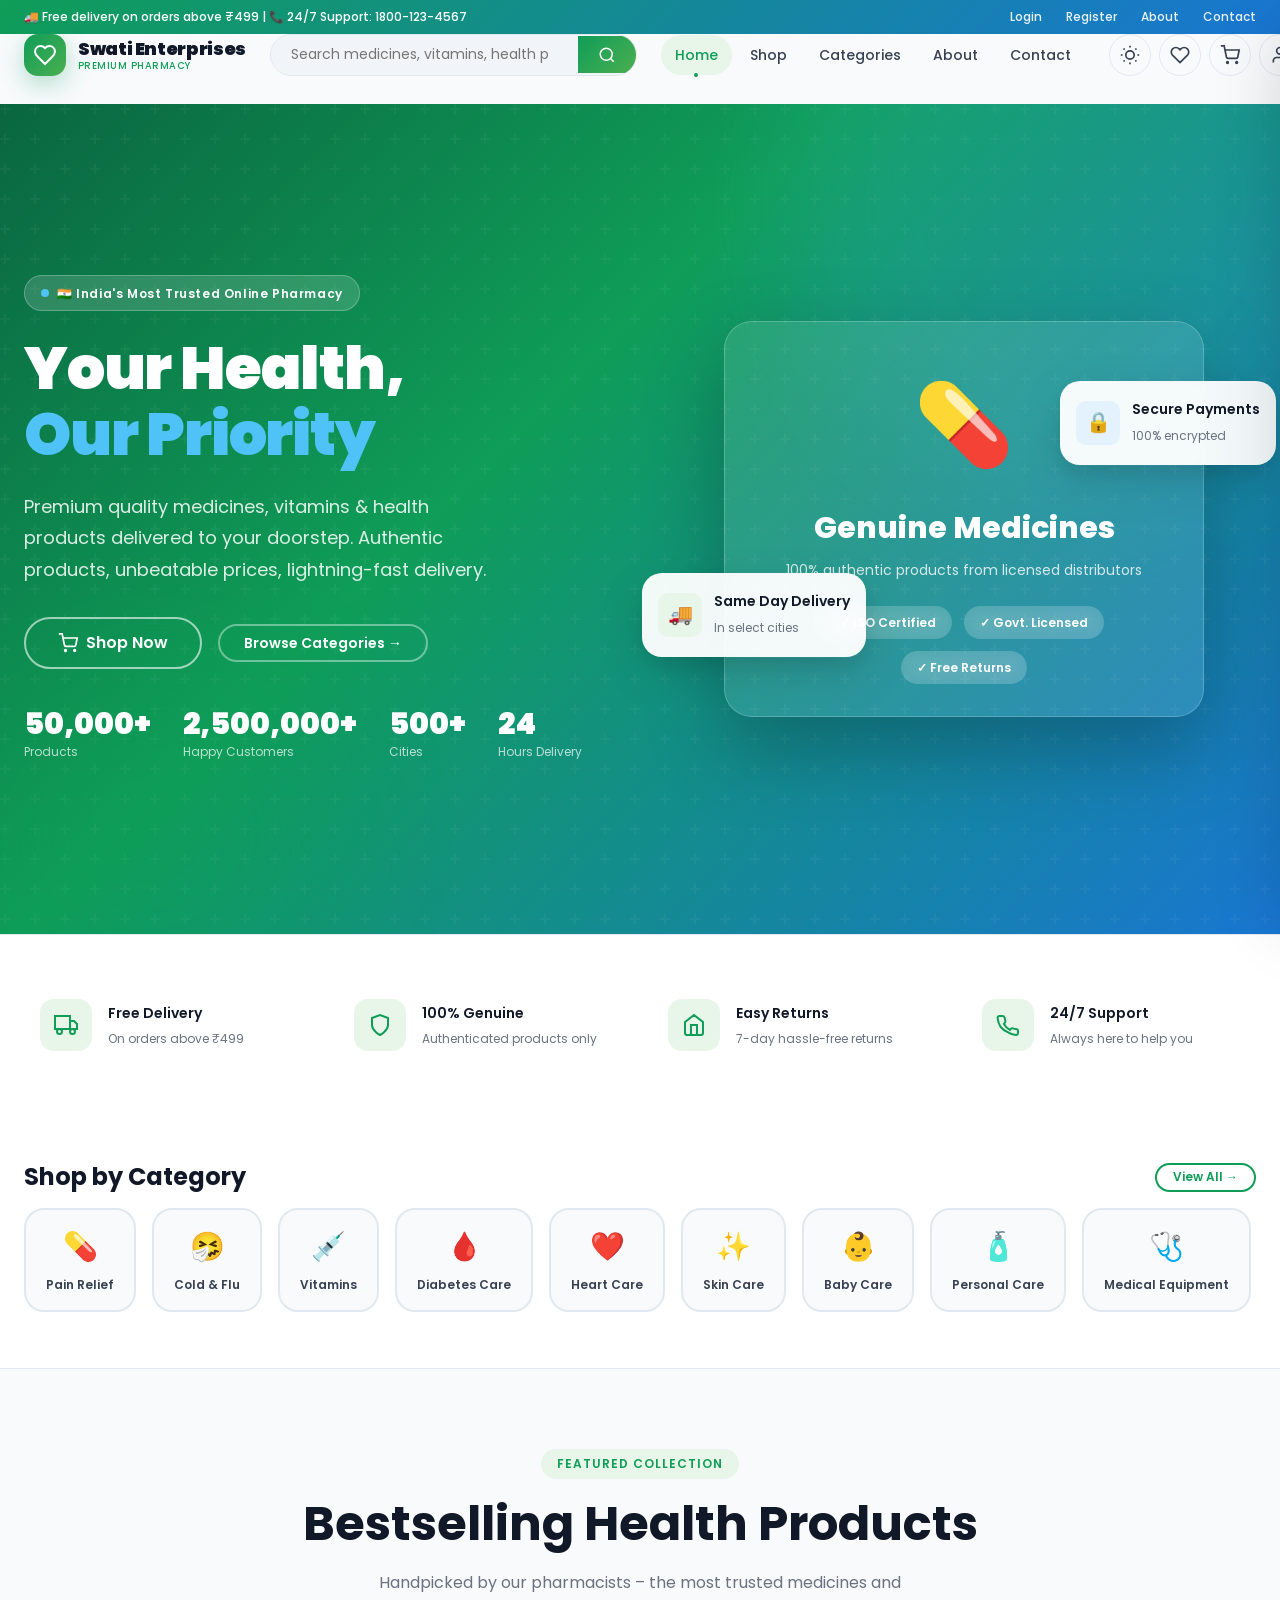
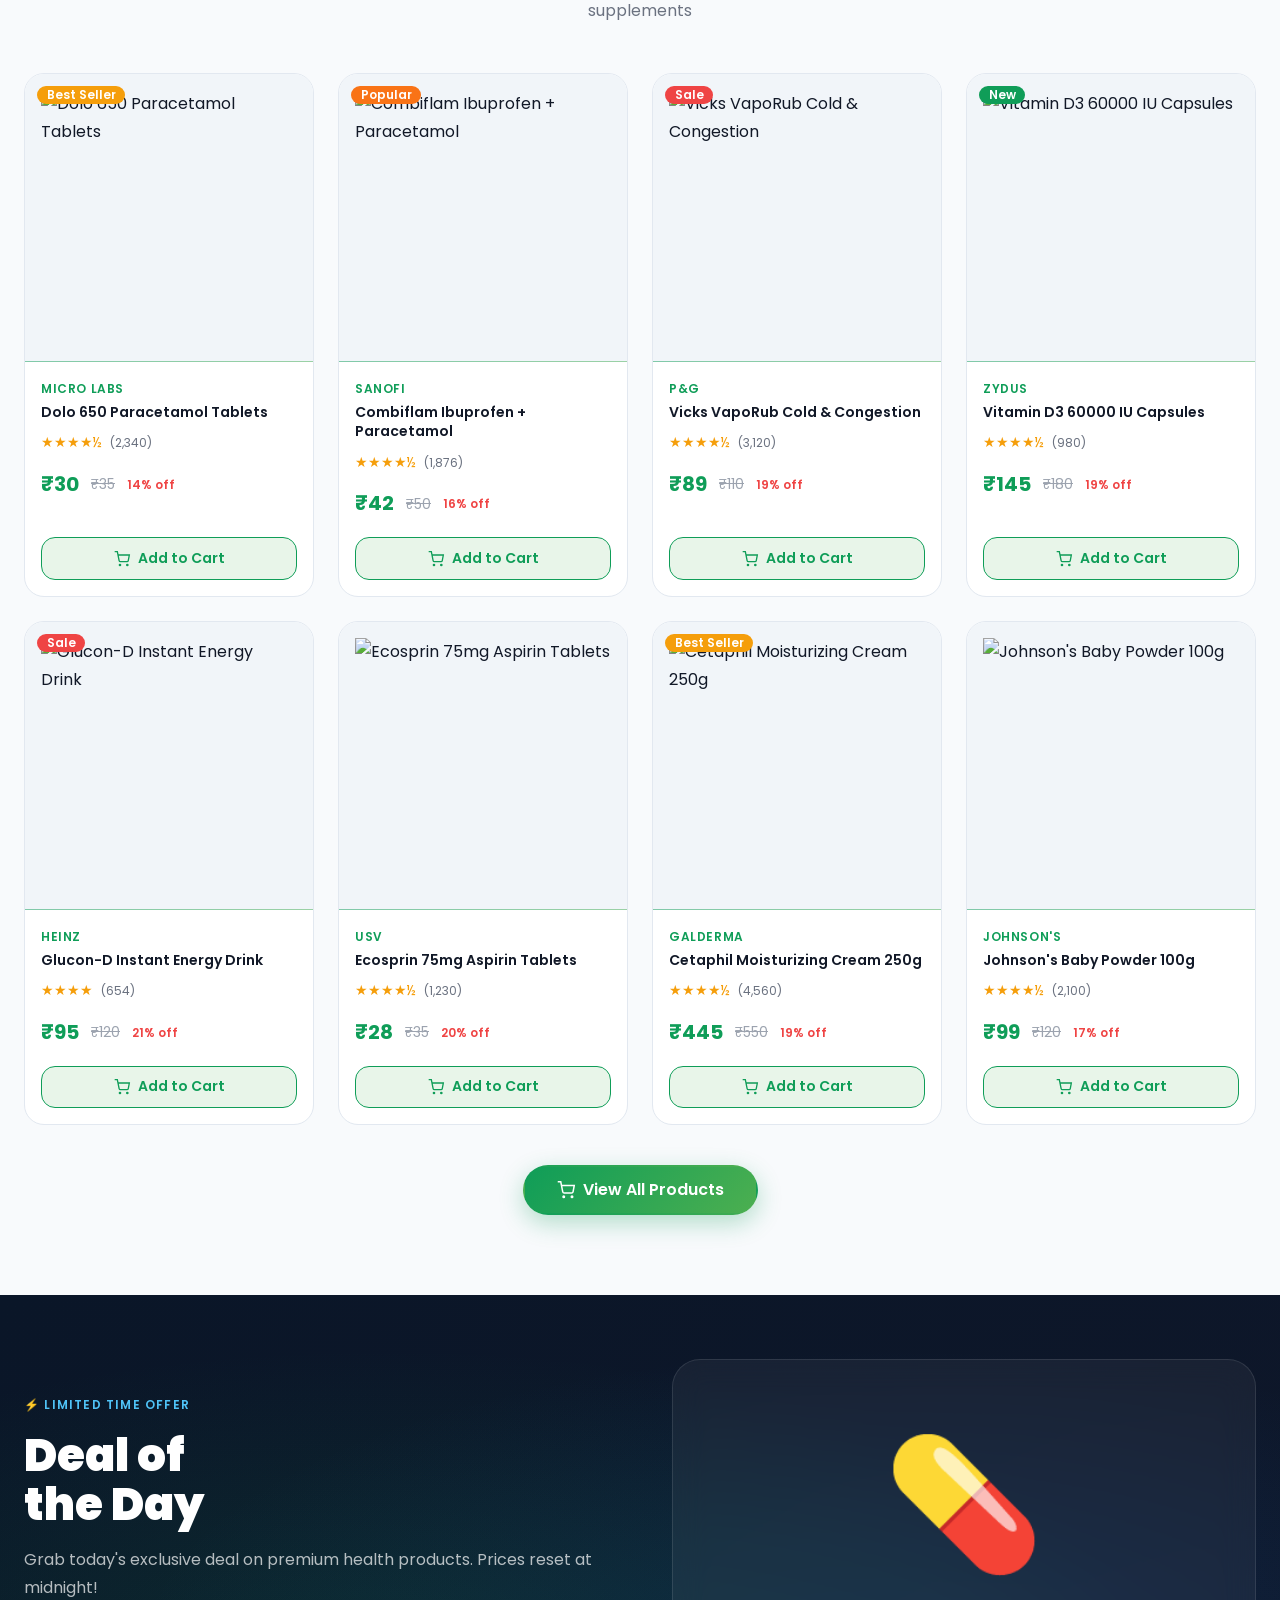
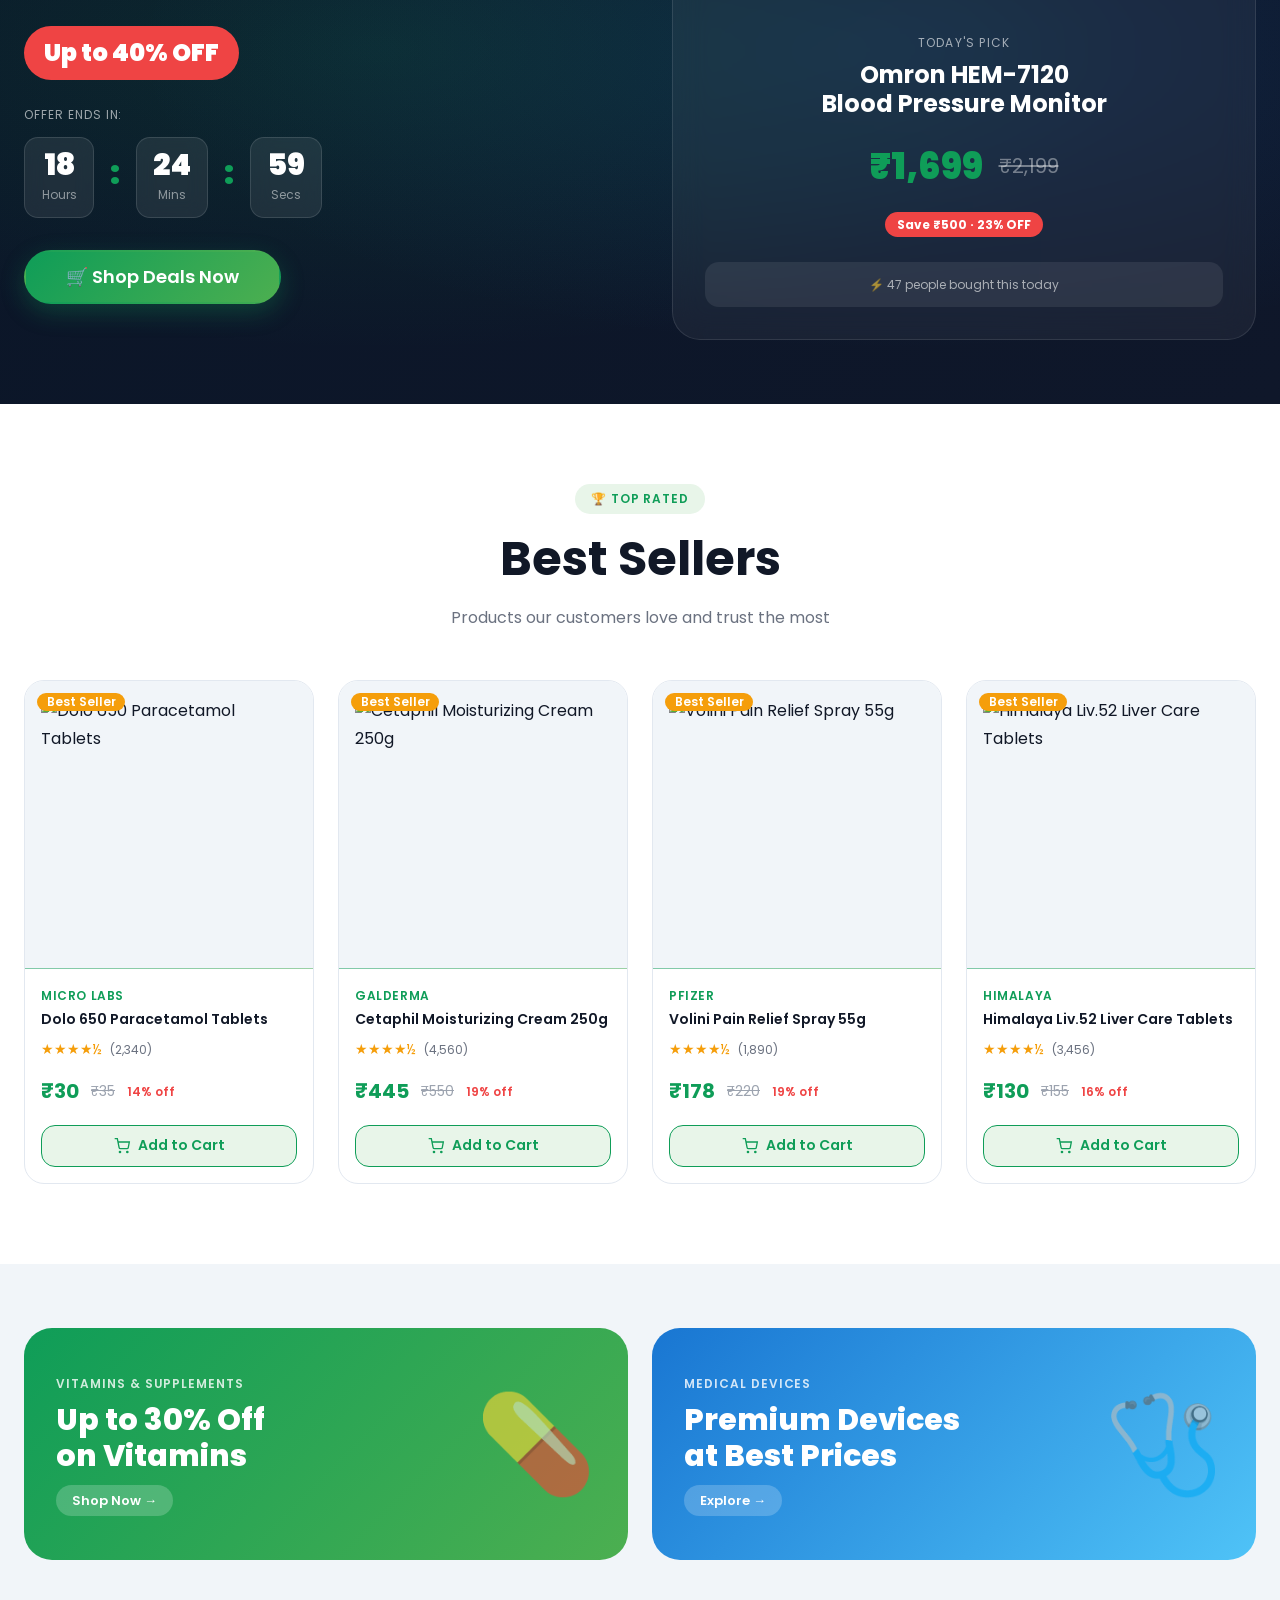
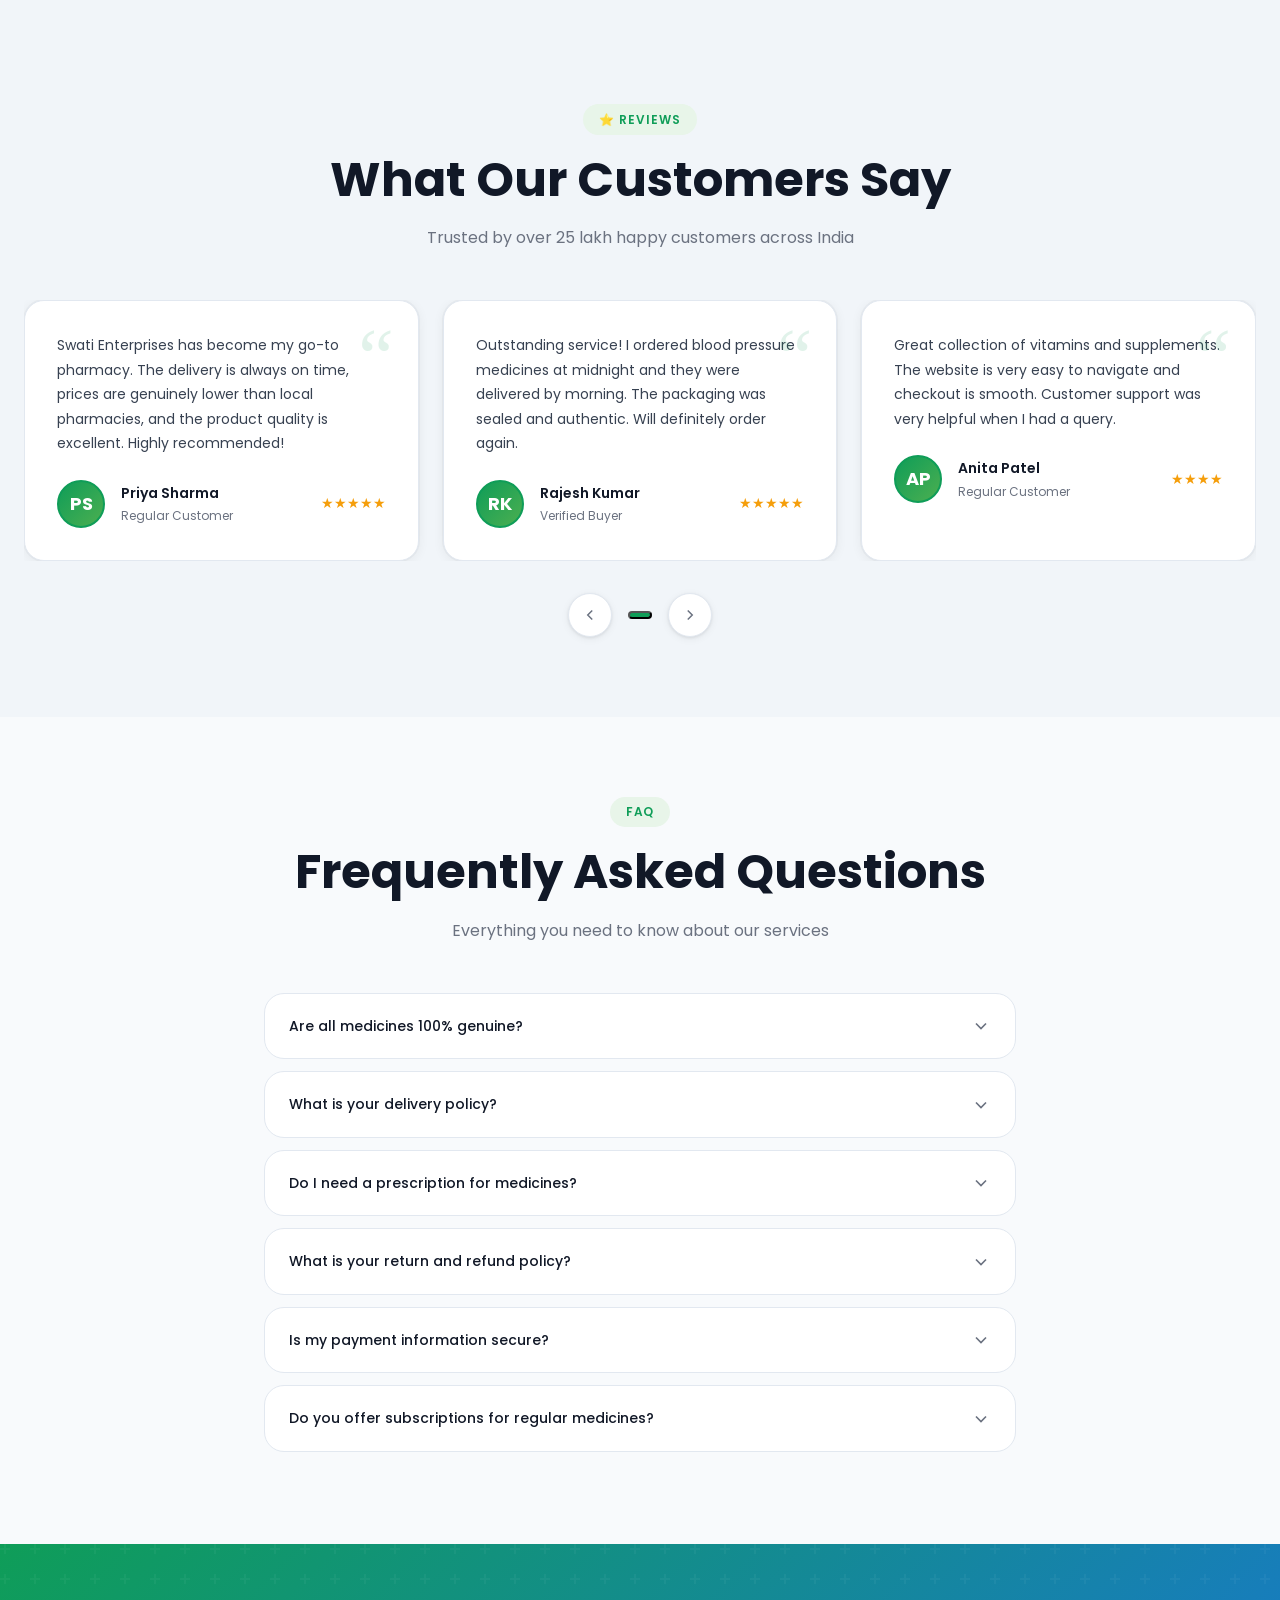
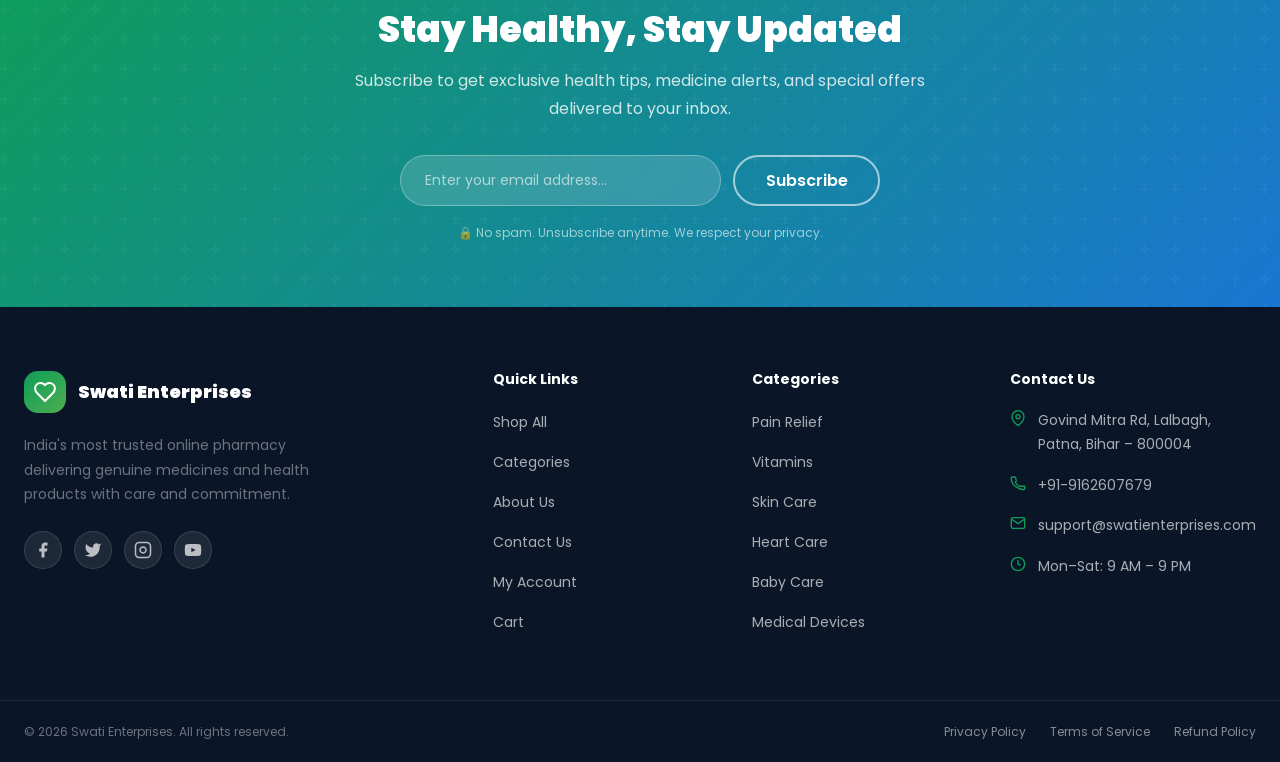
==== commit e373836a: "do itr" ====
--- a/index.html
+++ b/index.html
@@ -1,422 +1,670 @@
 <!DOCTYPE html>
-<html lang="en">
+<html lang="en" data-theme="light">
+
 <head>
-<meta charset="UTF-8">
-<meta name="viewport" content="width=device-width, initial-scale=1.0">
-<title>Home | Swati Enterprises</title>
-<meta name="description" content="Swati Enterprises is your trusted online pharmacy for genuine medicines, vitamins, and healthcare essentials with fast, reliable delivery.">
-<meta name="theme-color" content="#0F9D58">
-<link rel="preconnect" href="https://fonts.googleapis.com">
-<link href="https://fonts.googleapis.com/css2?family=Poppins:wght@400;500;600;700;800&family=Inter:wght@400;500;600;700&display=swap" rel="stylesheet">
-<link rel="stylesheet" href="css/style.css">
-<link rel="stylesheet" href="css/animations.css">
-<link rel="stylesheet" href="css/responsive.css">
+  <meta charset="UTF-8">
+  <meta name="viewport" content="width=device-width, initial-scale=1.0">
+  <meta name="description"
+    content="Swati Enterprises – Premium online pharmacy in India. Authentic medicines, vitamins, health products delivered fast. 50,000+ products, genuine quality.">
+  <meta name="keywords" content="online pharmacy, buy medicines online, health products, vitamins, Swati Enterprises">
+  <meta name="author" content="Swati Enterprises">
+  <meta property="og:title" content="Swati Enterprises – Premium Online Pharmacy">
+  <meta property="og:description"
+    content="India's most trusted online pharmacy. Genuine medicines, fast delivery, best prices.">
+  <meta property="og:type" content="website">
+  <meta name="twitter:card" content="summary_large_image">
+  <title>Swati Enterprises – Premium Online Pharmacy</title>
+  <link rel="icon" href="images/icons/favicon.svg" type="image/svg+xml">
+  <link rel="stylesheet" href="css/style.css">
+  <link rel="stylesheet" href="css/responsive.css">
+  <script type="module" src="js/app.js" defer></script>
+
+  <!-- JSON-LD Schema -->
+  <script type="application/ld+json">
+  {
+    "@context": "https://schema.org",
+    "@type": "Pharmacy",
+    "name": "Swati Enterprises",
+    "description": "Premium online pharmacy with authentic medicines and health products",
+    "url": "https://swati-enterprises.com",
+    "telephone": "+91-9162607679",
+    "address": { "@type": "PostalAddress", "addressCountry": "IN" }
+  }
+  </script>
 </head>
-<body data-page="home">
-<a href="#main" class="skip-link">Skip to content</a>
-
-<div class="page-loader" id="pageLoader">
-  <div class="loader-logo"><svg class="logo-mark" width="60" height="60" viewBox="0 0 64 64" xmlns="http://www.w3.org/2000/svg">
-      <defs><linearGradient id="logoGradL" x1="0" y1="0" x2="1" y2="1">
-        <stop offset="0%" stop-color="#0F9D58"/><stop offset="100%" stop-color="#1976D2"/>
-      </linearGradient></defs>
-      <circle cx="32" cy="32" r="29" fill="none" stroke="url(#logoGradL)" stroke-width="2.4" stroke-dasharray="4 6"/>
-      <circle cx="32" cy="32" r="23" fill="url(#logoGradL)"/>
-      <path d="M24 32 h16 M32 24 v16" stroke="#ffffff" stroke-width="4.4" stroke-linecap="round"/>
-      <path d="M20 40 q3 -8 8 -3" stroke="#ffffff" stroke-width="2.6" stroke-linecap="round" fill="none" opacity="0.85"/>
-    </svg></div>
-  <div class="loader-bar"><span></span></div>
-</div>
-
-<header class="navbar" id="navbar">
-  <div class="container nav-inner">
-    <a href="index.html" class="brand" aria-label="Swati Enterprises home">
-      <svg class="logo-mark" width="42" height="42" viewBox="0 0 64 64" xmlns="http://www.w3.org/2000/svg">
-      <defs><linearGradient id="logoGradL" x1="0" y1="0" x2="1" y2="1">
-        <stop offset="0%" stop-color="#0F9D58"/><stop offset="100%" stop-color="#1976D2"/>
-      </linearGradient></defs>
-      <circle cx="32" cy="32" r="29" fill="none" stroke="url(#logoGradL)" stroke-width="2.4" stroke-dasharray="4 6"/>
-      <circle cx="32" cy="32" r="23" fill="url(#logoGradL)"/>
-      <path d="M24 32 h16 M32 24 v16" stroke="#ffffff" stroke-width="4.4" stroke-linecap="round"/>
-      <path d="M20 40 q3 -8 8 -3" stroke="#ffffff" stroke-width="2.6" stroke-linecap="round" fill="none" opacity="0.85"/>
+
+<body>
+
+  <!-- Page Loader -->
+  <div id="page-loader" role="status" aria-label="Loading">
+    <div class="loader-ring"></div>
+  </div>
+
+  <!-- Toast Container -->
+  <div id="toast-container" aria-live="polite" aria-atomic="true"></div>
+
+  <!-- Scroll to Top -->
+  <button id="scroll-top" aria-label="Scroll to top">
+    <svg viewBox="0 0 24 24" fill="none" stroke="currentColor" stroke-width="2.5">
+      <polyline points="18 15 12 9 6 15" />
     </svg>
-      <span><span class="brand-name">Swati Enterprises</span><span class="brand-tag">Your Trusted Medical Store</span></span>
-    </a>
-    <nav aria-label="Primary">
-      <ul class="nav-links" id="navLinks">
-        <li><a href="index.html" class="active">Home</a></li>
-        <li><a href="shop.html">Shop</a></li>
-        <li><a href="categories.html">Categories</a></li>
-        <li><a href="shop.html?filter=offers">Offers</a></li>
-        <li><a href="about.html">About</a></li>
-        <li><a href="contact.html">Contact</a></li>
-      </ul>
-    </nav>
-    <div class="nav-search" role="search">
-      <svg width="16" height="16" viewBox="0 0 24 24" fill="none" stroke="currentColor" stroke-width="2"><circle cx="11" cy="11" r="7"/><path d="M21 21l-4.3-4.3"/></svg>
-      <input type="text" id="navSearchInput" placeholder="Search medicines, vitamins..." aria-label="Search products" autocomplete="off">
-      <div class="search-suggest" id="navSearchSuggest"></div>
+  </button>
+
+  <!-- Mobile Overlay -->
+  <div class="overlay" id="mobile-overlay" aria-hidden="true"></div>
+
+  <!-- Mobile Menu -->
+  <nav class="mobile-menu" id="mobile-menu" aria-label="Mobile navigation">
+    <div class="mobile-menu-header">
+      <div class="logo">
+        <div class="logo-icon"><svg viewBox="0 0 24 24" fill="none" stroke="currentColor" stroke-width="2">
+            <path
+              d="M19 14c1.49-1.46 3-3.21 3-5.5A5.5 5.5 0 0 0 16.5 3c-1.76 0-3 .5-4.5 2-1.5-1.5-2.74-2-4.5-2A5.5 5.5 0 0 0 2 8.5c0 2.3 1.5 4.05 3 5.5l7 7Z" />
+          </svg></div>
+        <span class="logo-name">Swati Enterprises</span>
+      </div>
+      <button id="mobile-menu-close" class="btn-icon" aria-label="Close menu">
+        <svg viewBox="0 0 24 24" fill="none" stroke="currentColor" stroke-width="2">
+          <line x1="18" y1="6" x2="6" y2="18" />
+          <line x1="6" y1="6" x2="18" y2="18" />
+        </svg>
+      </button>
     </div>
-    <div class="nav-actions">
-      <button class="theme-toggle" id="themeToggle" aria-label="Toggle dark mode" title="Toggle dark / light mode">
-        <span class="knob">
-          <svg width="12" height="12" viewBox="0 0 24 24" fill="currentColor"><path d="M12 3a9 9 0 1 0 9 9c0-.46-.04-.92-.1-1.36A5.4 5.4 0 0 1 12 3z"/></svg>
-        </span>
-      </button>
-      <a href="wishlist-note.html" onclick="return false;" class="btn-icon icon-badge" aria-label="Wishlist" title="Wishlist">
-        <svg width="19" height="19" viewBox="0 0 24 24" fill="none" stroke="currentColor" stroke-width="2"><path d="M12 21s-7.5-4.6-10-9.3C0.3 7.9 2.6 4 6.4 4c2 0 3.6 1 5.6 3 2-2 3.6-3 5.6-3 3.8 0 6.1 3.9 4.4 7.7C19.5 16.4 12 21 12 21z"/></svg>
-        <span class="count" id="wishIconBadge" data-wish-count style="display:none;">0</span>
-      </a>
-      <a href="cart.html" class="btn-icon icon-badge" aria-label="Cart" title="Cart">
-        <svg width="19" height="19" viewBox="0 0 24 24" fill="none" stroke="currentColor" stroke-width="2"><circle cx="9" cy="21" r="1"/><circle cx="20" cy="21" r="1"/><path d="M1 1h4l2.7 13.4a2 2 0 0 0 2 1.6h9.7a2 2 0 0 0 2-1.6L23 6H6"/></svg>
-        <span class="count" id="cartIconBadge" data-cart-count style="display:none;">0</span>
-      </a>
-      <a href="login.html" class="btn btn-primary btn-sm">Login</a>
-      <button class="nav-toggle" id="navToggle" aria-label="Toggle menu" aria-expanded="false"><span></span></button>
+    <a href="index.html" class="nav-link">🏠 Home</a>
+    <a href="shop.html" class="nav-link">🛍️ Shop</a>
+    <a href="categories.html" class="nav-link">📂 Categories</a>
+    <a href="about.html" class="nav-link">ℹ️ About Us</a>
+    <a href="contact.html" class="nav-link">📞 Contact</a>
+    <hr class="divider" style="margin:16px 0">
+    <a href="login.html" class="btn btn-outline w-full" style="justify-content:center;margin-bottom:12px">Login</a>
+    <a href="register.html" class="btn btn-primary w-full" style="justify-content:center">Register</a>
+  </nav>
+
+  <!-- Quick View Modal -->
+  <div class="modal-overlay" id="quick-view-modal" role="dialog" aria-modal="true" aria-label="Product quick view">
+    <div class="modal">
+      <div class="modal-header">
+        <h2 style="font-size:var(--text-lg);font-weight:700">Quick View</h2>
+        <button id="modal-close-btn" class="modal-close-btn" aria-label="Close modal">
+          <svg viewBox="0 0 24 24" fill="none" stroke="currentColor" stroke-width="2">
+            <line x1="18" y1="6" x2="6" y2="18" />
+            <line x1="6" y1="6" x2="18" y2="18" />
+          </svg>
+        </button>
+      </div>
+      <div class="modal-body" id="modal-body"></div>
     </div>
   </div>
-</header>
-
-<main id="main">
-
-<section class="hero">
-  <div class="hero-ring r1"></div>
-  <div class="hero-ring r2"></div>
-  <div class="container hero-grid">
-    <div class="hero-copy reveal">
-      <span class="eyebrow">🛡️ 100% Genuine &amp; Licensed Pharmacy</span>
-      <h1>Trusted Medicines for <span class="grad-text">Every Family</span></h1>
-      <p>Order genuine medicines, healthcare products, and wellness essentials with confidence. Verified by licensed pharmacists, delivered to your door.</p>
-      <div class="hero-cta">
-        <a href="shop.html" class="btn btn-primary">Shop Now</a>
-        <a href="categories.html" class="btn btn-outline">Explore Categories</a>
-      </div>
-      <div class="hero-stats">
-        <div><strong>25k+</strong><span>Happy Families</span></div>
-        <div><strong>1,200+</strong><span>Medicines Listed</span></div>
-        <div><strong>4.8/5</strong><span>Customer Rating</span></div>
-        <div><strong>24/7</strong><span>Pharmacist Support</span></div>
-      </div>
-    </div>
-    <div class="hero-visual reveal">
-      <svg viewBox="0 0 480 440" xmlns="http://www.w3.org/2000/svg">
-        <defs>
-          <linearGradient id="heroG1" x1="0" y1="0" x2="1" y2="1">
-            <stop offset="0%" stop-color="#0F9D58"/><stop offset="100%" stop-color="#1976D2"/>
-          </linearGradient>
-        </defs>
-        <circle cx="240" cy="220" r="190" fill="url(#heroG1)" opacity="0.08"/>
-        <rect x="120" y="230" width="120" height="150" rx="14" fill="#1976D2"/>
-        <rect x="136" y="250" width="88" height="16" rx="4" fill="#ffffff" opacity="0.85"/>
-        <rect x="136" y="276" width="60" height="10" rx="3" fill="#ffffff" opacity="0.55"/>
-        <circle cx="180" cy="330" r="26" fill="#ffffff" opacity="0.9"/>
-        <path d="M180 318 v24 M168 330 h24" stroke="#0F9D58" stroke-width="5" stroke-linecap="round"/>
-        <rect x="250" y="190" width="110" height="190" rx="16" fill="#0F9D58"/>
-        <rect x="264" y="212" width="82" height="14" rx="4" fill="#ffffff" opacity="0.85"/>
-        <rect x="264" y="236" width="50" height="9" rx="3" fill="#ffffff" opacity="0.5"/>
-        <rect x="264" y="330" width="82" height="26" rx="6" fill="#ffffff" opacity="0.9"/>
-        <circle cx="330" cy="150" r="40" fill="#ffffff" stroke="#1976D2" stroke-width="3"/>
-        <path d="M330 132 v36 M312 150 h36" stroke="#0F9D58" stroke-width="6" stroke-linecap="round"/>
-        <ellipse cx="150" cy="150" rx="34" ry="20" fill="#5CA3E8"/>
-        <ellipse cx="150" cy="150" rx="34" ry="20" fill="none" stroke="#1976D2" stroke-width="2"/>
-        <circle cx="230" cy="120" r="10" fill="#4CBE82"/>
-        <circle cx="380" cy="260" r="14" fill="#F5A623" opacity="0.85"/>
-        <circle cx="90" cy="260" r="10" fill="#1976D2" opacity="0.6"/>
-      </svg>
-      <div class="float-card f1"><span class="dot"></span> Verified Pharmacy</div>
-      <div class="float-card f2"><span class="dot blue"></span> Delivered in 45 mins</div>
+
+  <!-- Top Bar -->
+  <div class="top-bar">
+    <div class="container">
+      <div class="top-bar-inner">
+        <span>🚚 Free delivery on orders above ₹499 | 📞 24/7 Support: 1800-123-4567</span>
+        <div class="top-bar-links">
+          <a href="login.html">Login</a>
+          <a href="register.html">Register</a>
+          <a href="about.html">About</a>
+          <a href="contact.html">Contact</a>
+        </div>
+      </div>
     </div>
   </div>
-</section>
-
-<div class="trust-strip">
-  <div class="container">
-    <div class="trust-track">
-      <span>✓ FDA Registered Suppliers</span><span>✓ Licensed Pharmacists On Call</span><span>✓ Cold-Chain Verified Storage</span>
-      <span>✓ 100% Authentic Medicines</span><span>✓ Secure Encrypted Payments</span><span>✓ Same-Day City Delivery</span>
-      <span>✓ FDA Registered Suppliers</span><span>✓ Licensed Pharmacists On Call</span><span>✓ Cold-Chain Verified Storage</span>
-      <span>✓ 100% Authentic Medicines</span><span>✓ Secure Encrypted Payments</span><span>✓ Same-Day City Delivery</span>
+
+  <!-- Navbar -->
+  <header class="navbar" id="navbar">
+    <div class="container">
+      <div class="nav-inner">
+        <a href="index.html" class="logo" aria-label="Swati Enterprises Home">
+          <div class="logo-icon">
+            <svg viewBox="0 0 24 24" fill="none" stroke="currentColor" stroke-width="2">
+              <path
+                d="M19 14c1.49-1.46 3-3.21 3-5.5A5.5 5.5 0 0 0 16.5 3c-1.76 0-3 .5-4.5 2-1.5-1.5-2.74-2-4.5-2A5.5 5.5 0 0 0 2 8.5c0 2.3 1.5 4.05 3 5.5l7 7Z" />
+            </svg>
+          </div>
+          <div class="logo-text">
+            <span class="logo-name">Swati Enterprises</span>
+            <span class="logo-tag">Premium Pharmacy</span>
+          </div>
+        </a>
+
+        <!-- Search -->
+        <div class="nav-search hide-mobile" role="search">
+          <form class="nav-search-form" id="nav-search-form" action="shop.html">
+            <input type="search" class="nav-search-input" id="nav-search-input" name="q"
+              placeholder="Search medicines, vitamins, health products..." autocomplete="off"
+              aria-label="Search products">
+            <button type="submit" class="nav-search-btn" aria-label="Search">
+              <svg viewBox="0 0 24 24" fill="none" stroke="currentColor" stroke-width="2">
+                <circle cx="11" cy="11" r="8" />
+                <path d="m21 21-4.35-4.35" />
+              </svg>
+            </button>
+          </form>
+          <div class="search-suggestions" id="search-suggestions" role="listbox" aria-label="Search suggestions"></div>
+        </div>
+
+        <!-- Desktop Nav -->
+        <nav class="nav-menu" aria-label="Main navigation">
+          <a href="index.html" class="nav-link">Home</a>
+          <a href="shop.html" class="nav-link">Shop</a>
+          <a href="categories.html" class="nav-link">Categories</a>
+          <a href="about.html" class="nav-link">About</a>
+          <a href="contact.html" class="nav-link">Contact</a>
+        </nav>
+
+        <!-- Actions -->
+        <div class="nav-actions">
+          <button class="theme-toggle" id="theme-toggle-btn" aria-label="Toggle theme" title="Toggle dark/light mode">
+            <svg class="icon-sun" viewBox="0 0 24 24" fill="none" stroke="currentColor" stroke-width="2">
+              <circle cx="12" cy="12" r="5" />
+              <line x1="12" y1="1" x2="12" y2="3" />
+              <line x1="12" y1="21" x2="12" y2="23" />
+              <line x1="4.22" y1="4.22" x2="5.64" y2="5.64" />
+              <line x1="18.36" y1="18.36" x2="19.78" y2="19.78" />
+              <line x1="1" y1="12" x2="3" y2="12" />
+              <line x1="21" y1="12" x2="23" y2="12" />
+              <line x1="4.22" y1="19.78" x2="5.64" y2="18.36" />
+              <line x1="18.36" y1="5.64" x2="19.78" y2="4.22" />
+            </svg>
+            <svg class="icon-moon" viewBox="0 0 24 24" fill="none" stroke="currentColor" stroke-width="2">
+              <path d="M21 12.79A9 9 0 1 1 11.21 3 7 7 0 0 0 21 12.79z" />
+            </svg>
+          </button>
+          <a href="wishlist.html" class="nav-action-btn" aria-label="Wishlist" title="Wishlist">
+            <svg viewBox="0 0 24 24" fill="none" stroke="currentColor" stroke-width="2">
+              <path
+                d="M20.84 4.61a5.5 5.5 0 0 0-7.78 0L12 5.67l-1.06-1.06a5.5 5.5 0 0 0-7.78 7.78l1.06 1.06L12 21.23l7.78-7.78 1.06-1.06a5.5 5.5 0 0 0 0-7.78z" />
+            </svg>
+            <span class="nav-badge wishlist-badge" style="display:none">0</span>
+          </a>
+          <a href="cart.html" class="nav-action-btn" aria-label="Shopping cart" title="Cart">
+            <svg viewBox="0 0 24 24" fill="none" stroke="currentColor" stroke-width="2">
+              <circle cx="9" cy="21" r="1" />
+              <circle cx="20" cy="21" r="1" />
+              <path d="M1 1h4l2.68 13.39a2 2 0 0 0 2 1.61h9.72a2 2 0 0 0 2-1.61L23 6H6" />
+            </svg>
+            <span class="nav-badge cart-badge" style="display:none">0</span>
+          </a>
+          <a href="login.html" class="nav-action-btn hide-mobile" aria-label="My account" title="Account">
+            <svg viewBox="0 0 24 24" fill="none" stroke="currentColor" stroke-width="2">
+              <path d="M20 21v-2a4 4 0 0 0-4-4H8a4 4 0 0 0-4 4v2" />
+              <circle cx="12" cy="7" r="4" />
+            </svg>
+          </a>
+          <!-- Hamburger -->
+          <button class="hamburger" id="hamburger-btn" aria-label="Open menu" aria-expanded="false">
+            <span class="hamburger-line"></span>
+            <span class="hamburger-line"></span>
+            <span class="hamburger-line"></span>
+          </button>
+        </div>
+      </div>
     </div>
-  </div>
-</div>
-
-<section>
-  <div class="container">
-    <div class="section-head reveal">
-      <span class="eyebrow">Browse</span>
-      <h2>Shop by Category</h2>
-      <p>Everything your family needs, organized for quick and easy ordering.</p>
-    </div>
-    <div class="cat-grid" id="catGridHome"></div>
-  </div>
-</section>
-
-<section class="bg-soft">
-  <div class="container">
-    <div class="divider-row reveal">
-      <div class="section-head left" style="margin:0;">
-        <span class="eyebrow">Handpicked</span>
-        <h2>Featured Products</h2>
-      </div>
-      <a href="shop.html" class="btn btn-outline">View All Products</a>
-    </div>
-    <div class="product-grid" id="featuredGrid"></div>
-  </div>
-</section>
-
-<section>
-  <div class="container">
-    <div class="divider-row reveal">
-      <div class="section-head left" style="margin:0;">
-        <span class="eyebrow">Loved by customers</span>
-        <h2>Best Sellers</h2>
-      </div>
-      <div class="slider-nav">
-        <button class="btn-icon" id="bsPrev" aria-label="Previous">‹</button>
-        <button class="btn-icon" id="bsNext" aria-label="Next">›</button>
-      </div>
-    </div>
-    <div class="slider-wrap">
-      <div class="slider-track" id="bestSellerTrack"></div>
-    </div>
-  </div>
-</section>
-
-<section class="bg-soft">
-  <div class="container">
-    <div class="section-head reveal">
-      <span class="eyebrow">This week</span>
-      <h2>Special Offers</h2>
-      <p>Limited-time savings on your family's healthcare essentials.</p>
-    </div>
-    <div class="offer-grid reveal">
-      <div class="offer-banner b1">
-        <h3>Flat 25% Off on Vitamins</h3>
-        <p>Build daily immunity with our top-rated multivitamin range.</p>
-        <a href="shop.html" class="btn">Shop Vitamins</a>
-      </div>
-      <div class="offer-banner b2">
-        <h3>Free Delivery Above ₹999</h3>
-        <p>No delivery charges on qualifying healthcare orders, every day.</p>
-        <a href="shop.html" class="btn">Start Shopping</a>
-      </div>
-    </div>
-  </div>
-</section>
-
-<section>
-  <div class="container">
-    <div class="section-head reveal">
-      <span class="eyebrow">Why Swati Enterprises</span>
-      <h2>Healthcare You Can Rely On</h2>
-      <p>Every order is backed by our commitment to authenticity, speed, and care.</p>
-    </div>
-    <div class="feature-grid reveal">
-      <div class="feature-card">
-        <div class="feature-icon"><svg width="24" height="24" viewBox="0 0 24 24" fill="none" stroke="#fff" stroke-width="2"><path d="M12 2l8 4v6c0 5-3.5 8.5-8 10-4.5-1.5-8-5-8-10V6z"/><path d="M9 12l2 2 4-4"/></svg></div>
-        <h3>Genuine Medicines</h3>
-        <p>Sourced directly from licensed manufacturers and verified at every step.</p>
-      </div>
-      <div class="feature-card">
-        <div class="feature-icon"><svg width="24" height="24" viewBox="0 0 24 24" fill="none" stroke="#fff" stroke-width="2"><path d="M13 2 3 14h7l-1 8 10-12h-7z"/></svg></div>
-        <h3>Fast Delivery</h3>
-        <p>Same-day dispatch and express delivery slots for urgent healthcare needs.</p>
-      </div>
-      <div class="feature-card">
-        <div class="feature-icon"><svg width="24" height="24" viewBox="0 0 24 24" fill="none" stroke="#fff" stroke-width="2"><rect x="4" y="10" width="16" height="10" rx="2"/><path d="M8 10V7a4 4 0 0 1 8 0v3"/></svg></div>
-        <h3>Secure Payment</h3>
-        <p>Encrypted checkout with multiple trusted payment options.</p>
-      </div>
-      <div class="feature-card">
-        <div class="feature-icon"><svg width="24" height="24" viewBox="0 0 24 24" fill="none" stroke="#fff" stroke-width="2"><path d="M22 16.9v3a2 2 0 0 1-2.2 2 19.8 19.8 0 0 1-8.6-3.1 19.5 19.5 0 0 1-6-6 19.8 19.8 0 0 1-3.1-8.6A2 2 0 0 1 4.1 2h3a2 2 0 0 1 2 1.7c.1.9.3 1.8.6 2.7a2 2 0 0 1-.5 2.1L8 9.7a16 16 0 0 0 6.3 6.3l1.2-1.2a2 2 0 0 1 2.1-.5c.9.3 1.8.5 2.7.6a2 2 0 0 1 1.7 2.1z"/></svg></div>
-        <h3>24/7 Customer Support</h3>
-        <p>Our pharmacist-trained team is available around the clock to help.</p>
-      </div>
-      <div class="feature-card">
-        <div class="feature-icon"><svg width="24" height="24" viewBox="0 0 24 24" fill="none" stroke="#fff" stroke-width="2"><path d="M12 2l8 4v6c0 5-3.5 8.5-8 10-4.5-1.5-8-5-8-10V6z"/></svg></div>
-        <h3>Trusted Pharmacy</h3>
-        <p>State-licensed and audited for safe, compliant medicine dispensing.</p>
-      </div>
-      <div class="feature-card">
-        <div class="feature-icon"><svg width="24" height="24" viewBox="0 0 24 24" fill="none" stroke="#fff" stroke-width="2"><path d="M3 12a9 9 0 1 0 9-9"/><path d="M3 4v5h5"/></svg></div>
-        <h3>Easy Returns</h3>
-        <p>Hassle-free returns and refunds on eligible healthcare products.</p>
-      </div>
-    </div>
-  </div>
-</section>
-
-<section class="bg-soft">
-  <div class="container">
-    <div class="section-head reveal">
-      <span class="eyebrow">Testimonials</span>
-      <h2>What Our Customers Say</h2>
-    </div>
-    <div class="testi-grid reveal">
-      <div class="testi-card">
-        <div class="testi-stars">★★★★★</div>
-        <p>"Ordering my mother's monthly medicines has never been easier. Genuine products and the delivery is always on time."</p>
-        <div class="testi-user"><div class="testi-avatar">AR</div><div><strong>Ananya Rao</strong><span>Verified Buyer, Patna</span></div></div>
-      </div>
-      <div class="testi-card">
-        <div class="testi-stars">★★★★★</div>
-        <p>"The quick view and easy checkout saved me so much time. Customer support helped me pick the right vitamin brand too."</p>
-        <div class="testi-user"><div class="testi-avatar">VK</div><div><strong>Vikram Kumar</strong><span>Verified Buyer, Delhi</span></div></div>
-      </div>
-      <div class="testi-card">
-        <div class="testi-stars">★★★★☆</div>
-        <p>"Great prices on diabetes care essentials. I appreciate the transparent stock status before I order."</p>
-        <div class="testi-user"><div class="testi-avatar">SP</div><div><strong>Sunita Prasad</strong><span>Verified Buyer, Lucknow</span></div></div>
-      </div>
-    </div>
-  </div>
-</section>
-
-<section>
-  <div class="container">
-    <div class="section-head reveal">
-      <span class="eyebrow">FAQ</span>
-      <h2>Frequently Asked Questions</h2>
-    </div>
-    <div class="faq-list reveal">
-      <div class="faq-item">
-        <button class="faq-q">Is a prescription required for all medicines? <span class="plus">+</span></button>
-        <div class="faq-a"><p>Prescription-only medicines require a valid upload during checkout. Over-the-counter wellness products can be ordered freely.</p></div>
-      </div>
-      <div class="faq-item">
-        <button class="faq-q">How fast is delivery? <span class="plus">+</span></button>
-        <div class="faq-a"><p>Most orders are delivered within 45 minutes to 24 hours depending on your location and product availability.</p></div>
-      </div>
-      <div class="faq-item">
-        <button class="faq-q">Are the medicines genuine and safe? <span class="plus">+</span></button>
-        <div class="faq-a"><p>Yes. Every product is sourced from licensed distributors and checked by our in-house pharmacist team before dispatch.</p></div>
-      </div>
-      <div class="faq-item">
-        <button class="faq-q">What is your return policy? <span class="plus">+</span></button>
-        <div class="faq-a"><p>Unopened, undamaged products can be returned within 7 days. Medicines are non-returnable once the seal is broken, per pharmacy regulation.</p></div>
-      </div>
-    </div>
-  </div>
-</section>
-
-<section>
-  <div class="container">
-    <div class="newsletter reveal">
-      <h2>Stay Updated on Health &amp; Offers</h2>
-      <p>Subscribe for wellness tips, new arrivals, and exclusive discounts.</p>
-      <form class="newsletter-form" id="newsletterForm">
-        <input type="email" placeholder="Enter your email address" required aria-label="Email address">
-        <button class="btn" type="submit">Subscribe</button>
-      </form>
-    </div>
-  </div>
-</section>
-
-</main>
-
-<footer class="footer">
-  <div class="container">
-    <div class="footer-grid">
-      <div class="footer-brand">
-        <a href="index.html" class="brand">
-          <svg class="logo-mark" width="40" height="40" viewBox="0 0 64 64" xmlns="http://www.w3.org/2000/svg">
-      <defs><linearGradient id="logoGradL" x1="0" y1="0" x2="1" y2="1">
-        <stop offset="0%" stop-color="#0F9D58"/><stop offset="100%" stop-color="#1976D2"/>
-      </linearGradient></defs>
-      <circle cx="32" cy="32" r="29" fill="none" stroke="url(#logoGradL)" stroke-width="2.4" stroke-dasharray="4 6"/>
-      <circle cx="32" cy="32" r="23" fill="url(#logoGradL)"/>
-      <path d="M24 32 h16 M32 24 v16" stroke="#ffffff" stroke-width="4.4" stroke-linecap="round"/>
-      <path d="M20 40 q3 -8 8 -3" stroke="#ffffff" stroke-width="2.6" stroke-linecap="round" fill="none" opacity="0.85"/>
-    </svg>
-          <span><span class="brand-name">Swati Enterprises</span><span class="brand-tag">Your Trusted Medical Store</span></span>
-        </a>
-        <p class="desc">Genuine medicines and healthcare essentials delivered to your doorstep, with pharmacist-verified quality on every order.</p>
-        <div class="social-row">
-          <a href="#" aria-label="Facebook"><svg width="16" height="16" viewBox="0 0 24 24" fill="#fff"><path d="M22 12a10 10 0 1 0-11.6 9.9v-7H7.9V12h2.5V9.8c0-2.5 1.5-3.9 3.8-3.9 1.1 0 2.2.2 2.2.2v2.4h-1.3c-1.2 0-1.6.8-1.6 1.6V12h2.8l-.4 2.9h-2.4v7A10 10 0 0 0 22 12z"/></svg></a>
-          <a href="#" aria-label="Instagram"><svg width="16" height="16" viewBox="0 0 24 24" fill="none" stroke="#fff" stroke-width="2"><rect x="3" y="3" width="18" height="18" rx="5"/><circle cx="12" cy="12" r="4"/><circle cx="17.5" cy="6.5" r="1"/></svg></a>
-          <a href="#" aria-label="Twitter"><svg width="16" height="16" viewBox="0 0 24 24" fill="#fff"><path d="M23 4.9a9.3 9.3 0 0 1-2.6.7 4.5 4.5 0 0 0 2-2.5c-.9.5-1.9.9-2.9 1.1A4.5 4.5 0 0 0 11.9 8.5 12.8 12.8 0 0 1 2.7 3.8a4.5 4.5 0 0 0 1.4 6 4.4 4.4 0 0 1-2-.6v.1a4.5 4.5 0 0 0 3.6 4.4 4.5 4.5 0 0 1-2 .1 4.5 4.5 0 0 0 4.2 3.1A9 9 0 0 1 1 19.5a12.8 12.8 0 0 0 6.9 2c8.3 0 12.8-6.9 12.8-12.8v-.6A9.2 9.2 0 0 0 23 4.9z"/></svg></a>
-          <a href="#" aria-label="YouTube"><svg width="16" height="16" viewBox="0 0 24 24" fill="#fff"><path d="M23 12s0-3.4-.4-5a3 3 0 0 0-2.1-2C18.9 4.5 12 4.5 12 4.5s-6.9 0-8.5.5a3 3 0 0 0-2.1 2C1 8.6 1 12 1 12s0 3.4.4 5a3 3 0 0 0 2.1 2c1.6.5 8.5.5 8.5.5s6.9 0 8.5-.5a3 3 0 0 0 2.1-2c.4-1.6.4-5 .4-5zM9.8 15.5v-7l6 3.5z"/></svg></a>
-        </div>
-      </div>
-      <div>
-        <h4>Quick Links</h4>
-        <ul class="footer-links">
-          <li><a href="index.html">Home</a></li>
-          <li><a href="shop.html">Shop</a></li>
-          <li><a href="categories.html">Categories</a></li>
-          <li><a href="about.html">About Us</a></li>
-          <li><a href="contact.html">Contact</a></li>
-        </ul>
-      </div>
-      <div>
-        <h4>My Account</h4>
-        <ul class="footer-links">
-          <li><a href="login.html">Login</a></li>
-          <li><a href="register.html">Register</a></li>
-          <li><a href="cart.html">My Cart</a></li>
-          <li><a href="checkout.html">Checkout</a></li>
-          <li><a href="contact.html">Track Order</a></li>
-        </ul>
-      </div>
-      <div>
-        <h4>Get in Touch</h4>
-        <ul class="footer-contact">
-          <li><svg width="16" height="16" viewBox="0 0 24 24" fill="none" stroke="currentColor" stroke-width="2"><path d="M21 10c0 7-9 13-9 13S3 17 3 10a9 9 0 0 1 18 0z"/><circle cx="12" cy="10" r="3"/></svg> 221 Wellness Avenue, Patna, Bihar 800001, India</li>
-          <li><svg width="16" height="16" viewBox="0 0 24 24" fill="none" stroke="currentColor" stroke-width="2"><path d="M22 16.9v3a2 2 0 0 1-2.2 2 19.8 19.8 0 0 1-8.6-3.1 19.5 19.5 0 0 1-6-6 19.8 19.8 0 0 1-3.1-8.6A2 2 0 0 1 4.1 2h3a2 2 0 0 1 2 1.7c.1.9.3 1.8.6 2.7a2 2 0 0 1-.5 2.1L8 9.7a16 16 0 0 0 6.3 6.3l1.2-1.2a2 2 0 0 1 2.1-.5c.9.3 1.8.5 2.7.6a2 2 0 0 1 1.7 2.1z"/></svg> +91 98765 43210</li>
-          <li><svg width="16" height="16" viewBox="0 0 24 24" fill="none" stroke="currentColor" stroke-width="2"><path d="M4 4h16v16H4z"/><path d="M22 6l-10 7L2 6"/></svg> care@swatienterprises.in</li>
-        </ul>
+  </header>
+
+  <!-- ===== MAIN CONTENT ===== -->
+  <main>
+
+    <!-- ── HERO SECTION ── -->
+    <section class="hero" aria-label="Hero banner">
+      <div class="hero-blob hero-blob-1"></div>
+      <div class="hero-blob hero-blob-2"></div>
+      <div class="container">
+        <div class="hero-content">
+          <div class="hero-text animate-fade-in-up">
+            <div class="hero-badge">
+              <span class="hero-badge-dot"></span>
+              🇮🇳 India's Most Trusted Online Pharmacy
+            </div>
+            <h1 class="hero-title">
+              Your Health,<br>
+              <span>Our Priority</span>
+            </h1>
+            <p class="hero-desc">
+              Premium quality medicines, vitamins & health products delivered to your doorstep. Authentic products,
+              unbeatable prices, lightning-fast delivery.
+            </p>
+            <div class="hero-actions">
+              <a href="shop.html" class="btn btn-outline-white btn-lg">
+                <svg viewBox="0 0 24 24" fill="none" stroke="currentColor" stroke-width="2"
+                  style="width:20px;height:20px">
+                  <circle cx="9" cy="21" r="1" />
+                  <circle cx="20" cy="21" r="1" />
+                  <path d="M1 1h4l2.68 13.39a2 2 0 0 0 2 1.61h9.72a2 2 0 0 0 2-1.61L23 6H6" />
+                </svg>
+                Shop Now
+              </a>
+              <a href="categories.html" class="btn btn-ghost" style="color:#fff;border-color:rgba(255,255,255,0.4)">
+                Browse Categories →
+              </a>
+            </div>
+            <div class="hero-stats">
+              <div class="hero-stat">
+                <div class="hero-stat-num" data-count="50000" data-suffix="+">0</div>
+                <div class="hero-stat-label">Products</div>
+              </div>
+              <div class="hero-stat">
+                <div class="hero-stat-num" data-count="2500000" data-suffix="+">0</div>
+                <div class="hero-stat-label">Happy Customers</div>
+              </div>
+              <div class="hero-stat">
+                <div class="hero-stat-num" data-count="500" data-suffix="+">0</div>
+                <div class="hero-stat-label">Cities</div>
+              </div>
+              <div class="hero-stat">
+                <div class="hero-stat-num" data-count="24">0</div>
+                <div class="hero-stat-label">Hours Delivery</div>
+              </div>
+            </div>
+          </div>
+
+          <div class="hero-image-wrap animate-fade-in delay-300">
+            <div
+              style="width:100%;max-width:480px;border-radius:var(--radius-2xl);background:rgba(255,255,255,0.1);backdrop-filter:blur(20px);border:1px solid rgba(255,255,255,0.2);padding:var(--space-8);text-align:center;box-shadow:0 32px 80px rgba(0,0,0,0.25)">
+              <div style="font-size:5rem;margin-bottom:var(--space-4);animation:float 4s ease-in-out infinite">💊</div>
+              <h2 style="font-size:var(--text-2xl);font-weight:800;color:#fff;margin-bottom:var(--space-3)">Genuine
+                Medicines</h2>
+              <p style="color:rgba(255,255,255,0.8);font-size:var(--text-sm);margin-bottom:var(--space-6)">100%
+                authentic products from licensed distributors</p>
+              <div style="display:flex;gap:var(--space-3);justify-content:center;flex-wrap:wrap">
+                <span
+                  style="background:rgba(255,255,255,0.15);color:#fff;padding:6px 16px;border-radius:20px;font-size:12px;font-weight:600;backdrop-filter:blur(8px)">✓
+                  ISO Certified</span>
+                <span
+                  style="background:rgba(255,255,255,0.15);color:#fff;padding:6px 16px;border-radius:20px;font-size:12px;font-weight:600;backdrop-filter:blur(8px)">✓
+                  Govt. Licensed</span>
+                <span
+                  style="background:rgba(255,255,255,0.15);color:#fff;padding:6px 16px;border-radius:20px;font-size:12px;font-weight:600;backdrop-filter:blur(8px)">✓
+                  Free Returns</span>
+              </div>
+            </div>
+
+            <!-- Floating Cards -->
+            <div class="hero-floating-card hero-floating-card-1">
+              <div class="hero-card-icon hero-card-icon-green">🚚</div>
+              <div class="hero-card-text">
+                <strong>Same Day Delivery</strong>
+                <span>In select cities</span>
+              </div>
+            </div>
+            <div class="hero-floating-card hero-floating-card-2">
+              <div class="hero-card-icon hero-card-icon-blue">🔒</div>
+              <div class="hero-card-text">
+                <strong>Secure Payments</strong>
+                <span>100% encrypted</span>
+              </div>
+            </div>
+          </div>
+        </div>
+      </div>
+    </section>
+
+    <!-- ── FEATURES BAR ── -->
+    <section class="features-bar" aria-label="Key features">
+      <div class="container">
+        <div class="features-grid">
+          <div class="feature-item reveal">
+            <div class="feature-icon-wrap">
+              <svg viewBox="0 0 24 24" fill="none" stroke="currentColor" stroke-width="2">
+                <rect x="1" y="3" width="15" height="13" />
+                <polygon points="16 8 20 8 23 11 23 16 16 16 16 8" />
+                <circle cx="5.5" cy="18.5" r="2.5" />
+                <circle cx="18.5" cy="18.5" r="2.5" />
+              </svg>
+            </div>
+            <div>
+              <p class="feature-title">Free Delivery</p>
+              <p class="feature-desc">On orders above ₹499</p>
+            </div>
+          </div>
+          <div class="feature-item reveal delay-100">
+            <div class="feature-icon-wrap">
+              <svg viewBox="0 0 24 24" fill="none" stroke="currentColor" stroke-width="2">
+                <path d="M12 22s8-4 8-10V5l-8-3-8 3v7c0 6 8 10 8 10z" />
+              </svg>
+            </div>
+            <div>
+              <p class="feature-title">100% Genuine</p>
+              <p class="feature-desc">Authenticated products only</p>
+            </div>
+          </div>
+          <div class="feature-item reveal delay-200">
+            <div class="feature-icon-wrap">
+              <svg viewBox="0 0 24 24" fill="none" stroke="currentColor" stroke-width="2">
+                <path d="M3 9l9-7 9 7v11a2 2 0 0 1-2 2H5a2 2 0 0 1-2-2z" />
+                <polyline points="9 22 9 12 15 12 15 22" />
+              </svg>
+            </div>
+            <div>
+              <p class="feature-title">Easy Returns</p>
+              <p class="feature-desc">7-day hassle-free returns</p>
+            </div>
+          </div>
+          <div class="feature-item reveal delay-300">
+            <div class="feature-icon-wrap">
+              <svg viewBox="0 0 24 24" fill="none" stroke="currentColor" stroke-width="2">
+                <path
+                  d="M22 16.92v3a2 2 0 0 1-2.18 2 19.79 19.79 0 0 1-8.63-3.07A19.5 19.5 0 0 1 4.69 14 19.79 19.79 0 0 1 1.65 5.4 2 2 0 0 1 3.62 3h3a2 2 0 0 1 2 1.72c.127.96.361 1.903.7 2.81a2 2 0 0 1-.45 2.11L7.91 10.9a16 16 0 0 0 6 6l1.06-1.06a2 2 0 0 1 2.11-.45c.907.339 1.85.573 2.81.7A2 2 0 0 1 22 18.02v-.1a2 2 0 0 1 0-.1z" />
+              </svg>
+            </div>
+            <div>
+              <p class="feature-title">24/7 Support</p>
+              <p class="feature-desc">Always here to help you</p>
+            </div>
+          </div>
+        </div>
+      </div>
+    </section>
+
+    <!-- ── CATEGORY STRIP ── -->
+    <section class="category-strip" aria-label="Browse categories">
+      <div class="container">
+        <div class="flex-between mb-4">
+          <h2 style="font-size:var(--text-xl);font-weight:700;color:var(--clr-text)">Shop by Category</h2>
+          <a href="categories.html" class="btn btn-outline btn-sm">View All →</a>
+        </div>
+        <div class="category-scroll" id="category-chips-scroll" role="list"></div>
+      </div>
+    </section>
+
+    <!-- ── FEATURED PRODUCTS ── -->
+    <section style="padding:var(--space-20) 0;background:var(--clr-bg)" aria-label="Featured products">
+      <div class="container">
+        <div class="section-header">
+          <span class="section-tag">Featured Collection</span>
+          <h2 class="section-title">Bestselling Health Products</h2>
+          <p class="section-subtitle">Handpicked by our pharmacists – the most trusted medicines and supplements</p>
+        </div>
+        <div class="products-grid" id="featured-products-grid"></div>
+        <div style="text-align:center;margin-top:var(--space-10)">
+          <a href="shop.html" class="btn btn-primary btn-lg">
+            <svg viewBox="0 0 24 24" fill="none" stroke="currentColor" stroke-width="2" style="width:18px;height:18px">
+              <circle cx="9" cy="21" r="1" />
+              <circle cx="20" cy="21" r="1" />
+              <path d="M1 1h4l2.68 13.39a2 2 0 0 0 2 1.61h9.72a2 2 0 0 0 2-1.61L23 6H6" />
+            </svg>
+            View All Products
+          </a>
+        </div>
+      </div>
+    </section>
+
+    <!-- ── DEAL OF THE DAY ── -->
+    <section class="deal-section" aria-label="Deal of the day">
+      <div class="container">
+        <div class="deal-inner">
+          <div>
+            <p class="deal-tag">⚡ LIMITED TIME OFFER</p>
+            <h2 class="deal-title">Deal of<br>the Day</h2>
+            <p class="deal-desc">Grab today's exclusive deal on premium health products. Prices reset at midnight!</p>
+            <div class="deal-discount-badge">Up to 40% OFF</div>
+            <div class="countdown-wrap">
+              <p class="countdown-label">Offer ends in:</p>
+              <div class="countdown">
+                <div class="countdown-unit">
+                  <span class="countdown-num" id="countdown-hours">00</span>
+                  <span class="countdown-unit-label">Hours</span>
+                </div>
+                <span class="countdown-sep">:</span>
+                <div class="countdown-unit">
+                  <span class="countdown-num" id="countdown-minutes">00</span>
+                  <span class="countdown-unit-label">Mins</span>
+                </div>
+                <span class="countdown-sep">:</span>
+                <div class="countdown-unit">
+                  <span class="countdown-num" id="countdown-seconds">00</span>
+                  <span class="countdown-unit-label">Secs</span>
+                </div>
+              </div>
+            </div>
+            <a href="shop.html?sort=discount" class="btn btn-primary btn-xl">
+              🛒 Shop Deals Now
+            </a>
+          </div>
+          <div class="deal-product-card">
+            <div style="font-size:8rem;margin-bottom:var(--space-4);animation:float 4s ease-in-out infinite">💊</div>
+            <p
+              style="color:rgba(255,255,255,0.6);font-size:var(--text-xs);text-transform:uppercase;letter-spacing:.1em;margin-bottom:8px">
+              Today's Pick</p>
+            <h3 class="deal-product-name">Omron HEM-7120<br>Blood Pressure Monitor</h3>
+            <div class="deal-product-price" style="margin-top:16px">
+              <span class="deal-price-new">₹1,699</span>
+              <span class="deal-price-old">₹2,199</span>
+            </div>
+            <div style="margin-top:12px">
+              <span
+                style="background:var(--clr-red);color:#fff;padding:4px 12px;border-radius:20px;font-size:12px;font-weight:700">Save
+                ₹500 · 23% OFF</span>
+            </div>
+            <div
+              style="margin-top:24px;background:rgba(255,255,255,0.08);border-radius:var(--radius-lg);padding:12px;font-size:12px;color:rgba(255,255,255,0.6)">
+              ⚡ 47 people bought this today
+            </div>
+          </div>
+        </div>
+      </div>
+    </section>
+
+    <!-- ── BEST SELLERS ── -->
+    <section style="padding:var(--space-20) 0;background:var(--clr-surface)" aria-label="Best sellers">
+      <div class="container">
+        <div class="section-header">
+          <span class="section-tag">🏆 Top Rated</span>
+          <h2 class="section-title">Best Sellers</h2>
+          <p class="section-subtitle">Products our customers love and trust the most</p>
+        </div>
+        <div class="products-grid" id="bestsellers-grid"></div>
+      </div>
+    </section>
+
+    <!-- ── OFFER BANNERS ── -->
+    <section style="padding:var(--space-16) 0;background:var(--clr-bg-alt)" aria-label="Special offers">
+      <div class="container">
+        <div class="grid-2 gap-6">
+          <a href="shop.html?cat=vitamins"
+            style="background:linear-gradient(135deg,#0F9D58,#4CAF50);border-radius:var(--radius-2xl);padding:var(--space-8);display:flex;align-items:center;justify-content:space-between;text-decoration:none;overflow:hidden;position:relative;transition:var(--transition)"
+            class="reveal">
+            <div>
+              <p
+                style="color:rgba(255,255,255,0.8);font-size:12px;font-weight:600;text-transform:uppercase;letter-spacing:.08em;margin-bottom:8px">
+                Vitamins & Supplements</p>
+              <h3 style="color:#fff;font-size:var(--text-2xl);font-weight:800;margin-bottom:12px;line-height:1.2">Up to
+                30% Off<br>on Vitamins</h3>
+              <span
+                style="background:rgba(255,255,255,0.2);color:#fff;padding:6px 16px;border-radius:20px;font-size:13px;font-weight:600">Shop
+                Now →</span>
+            </div>
+            <span style="font-size:6rem;opacity:.6">💊</span>
+          </a>
+          <a href="shop.html?cat=medical-equipment"
+            style="background:linear-gradient(135deg,#1976D2,#4FC3F7);border-radius:var(--radius-2xl);padding:var(--space-8);display:flex;align-items:center;justify-content:space-between;text-decoration:none;overflow:hidden;position:relative;transition:var(--transition)"
+            class="reveal delay-200">
+            <div>
+              <p
+                style="color:rgba(255,255,255,0.8);font-size:12px;font-weight:600;text-transform:uppercase;letter-spacing:.08em;margin-bottom:8px">
+                Medical Devices</p>
+              <h3 style="color:#fff;font-size:var(--text-2xl);font-weight:800;margin-bottom:12px;line-height:1.2">
+                Premium Devices<br>at Best Prices</h3>
+              <span
+                style="background:rgba(255,255,255,0.2);color:#fff;padding:6px 16px;border-radius:20px;font-size:13px;font-weight:600">Explore
+                →</span>
+            </div>
+            <span style="font-size:6rem;opacity:.6">🩺</span>
+          </a>
+        </div>
+      </div>
+    </section>
+
+    <!-- ── TESTIMONIALS ── -->
+    <section class="testimonials-section" aria-label="Customer testimonials">
+      <div class="container">
+        <div class="section-header">
+          <span class="section-tag">⭐ Reviews</span>
+          <h2 class="section-title">What Our Customers Say</h2>
+          <p class="section-subtitle">Trusted by over 25 lakh happy customers across India</p>
+        </div>
+        <div class="testimonials-slider">
+          <div class="testimonials-track" id="testimonials-track"></div>
+        </div>
+        <div class="slider-controls">
+          <button class="slider-btn" id="testimonials-prev" aria-label="Previous testimonial">
+            <svg viewBox="0 0 24 24" fill="none" stroke="currentColor" stroke-width="2">
+              <polyline points="15 18 9 12 15 6" />
+            </svg>
+          </button>
+          <div class="slider-dots" id="testimonials-dots"></div>
+          <button class="slider-btn" id="testimonials-next" aria-label="Next testimonial">
+            <svg viewBox="0 0 24 24" fill="none" stroke="currentColor" stroke-width="2">
+              <polyline points="9 18 15 12 9 6" />
+            </svg>
+          </button>
+        </div>
+      </div>
+    </section>
+
+    <!-- ── FAQ ── -->
+    <section class="faq-section" aria-label="Frequently asked questions">
+      <div class="container" style="max-width:800px">
+        <div class="section-header">
+          <span class="section-tag">FAQ</span>
+          <h2 class="section-title">Frequently Asked Questions</h2>
+          <p class="section-subtitle">Everything you need to know about our services</p>
+        </div>
+        <div id="faq-container"></div>
+      </div>
+    </section>
+
+    <!-- ── NEWSLETTER ── -->
+    <section class="newsletter-section" aria-label="Newsletter signup">
+      <div class="container">
+        <div class="newsletter-inner">
+          <h2 class="newsletter-title">Stay Healthy, Stay Updated</h2>
+          <p class="newsletter-desc">Subscribe to get exclusive health tips, medicine alerts, and special offers
+            delivered to your inbox.</p>
+          <form class="newsletter-form" id="newsletter-form">
+            <input type="email" class="newsletter-input" placeholder="Enter your email address..."
+              aria-label="Email address" required>
+            <button type="submit" class="btn btn-outline-white btn-lg">Subscribe</button>
+          </form>
+          <p style="margin-top:16px;font-size:12px;color:rgba(255,255,255,0.6)">🔒 No spam. Unsubscribe anytime. We
+            respect your privacy.</p>
+        </div>
+      </div>
+    </section>
+
+  </main>
+
+  <!-- ===== FOOTER ===== -->
+  <footer class="footer" aria-label="Site footer">
+    <div class="footer-main">
+      <div class="container">
+        <div class="footer-grid">
+          <div class="footer-brand">
+            <div class="footer-logo">
+              <div class="footer-logo-icon">
+                <svg viewBox="0 0 24 24" fill="none" stroke="currentColor" stroke-width="2">
+                  <path
+                    d="M19 14c1.49-1.46 3-3.21 3-5.5A5.5 5.5 0 0 0 16.5 3c-1.76 0-3 .5-4.5 2-1.5-1.5-2.74-2-4.5-2A5.5 5.5 0 0 0 2 8.5c0 2.3 1.5 4.05 3 5.5l7 7Z" />
+                </svg>
+              </div>
+              <span class="footer-logo-name">Swati Enterprises</span>
+            </div>
+            <p class="footer-desc">India's most trusted online pharmacy delivering genuine medicines and health products
+              with care and commitment.</p>
+            <div class="footer-social">
+              <a href="#" class="social-btn" aria-label="Facebook"><svg viewBox="0 0 24 24" fill="currentColor">
+                  <path d="M18 2h-3a5 5 0 0 0-5 5v3H7v4h3v8h4v-8h3l1-4h-4V7a1 1 0 0 1 1-1h3z" />
+                </svg></a>
+              <a href="#" class="social-btn" aria-label="Twitter/X"><svg viewBox="0 0 24 24" fill="currentColor">
+                  <path
+                    d="M23 3a10.9 10.9 0 0 1-3.14 1.53 4.48 4.48 0 0 0-7.86 3v1A10.66 10.66 0 0 1 3 4s-4 9 5 13a11.64 11.64 0 0 1-7 2c9 5 20 0 20-11.5a4.5 4.5 0 0 0-.08-.83A7.72 7.72 0 0 0 23 3z" />
+                </svg></a>
+              <a href="#" class="social-btn" aria-label="Instagram"><svg viewBox="0 0 24 24" fill="none"
+                  stroke="currentColor" stroke-width="2">
+                  <rect x="2" y="2" width="20" height="20" rx="5" ry="5" />
+                  <path d="M16 11.37A4 4 0 1 1 12.63 8 4 4 0 0 1 16 11.37z" />
+                  <line x1="17.5" y1="6.5" x2="17.51" y2="6.5" />
+                </svg></a>
+              <a href="#" class="social-btn" aria-label="YouTube"><svg viewBox="0 0 24 24" fill="currentColor">
+                  <path
+                    d="M22.54 6.42a2.78 2.78 0 0 0-1.95-1.96C18.88 4 12 4 12 4s-6.88 0-8.59.46a2.78 2.78 0 0 0-1.95 1.96A29 29 0 0 0 1 12a29 29 0 0 0 .46 5.58A2.78 2.78 0 0 0 3.41 19.6C5.12 20 12 20 12 20s6.88 0 8.59-.46a2.78 2.78 0 0 0 1.95-1.95A29 29 0 0 0 23 12a29 29 0 0 0-.46-5.58zM9.75 15.02V9l5.75 3.02-5.75 3z" />
+                </svg></a>
+            </div>
+          </div>
+
+          <div>
+            <h3 class="footer-heading">Quick Links</h3>
+            <ul class="footer-links">
+              <li><a href="shop.html" class="footer-link">Shop All</a></li>
+              <li><a href="categories.html" class="footer-link">Categories</a></li>
+              <li><a href="about.html" class="footer-link">About Us</a></li>
+              <li><a href="contact.html" class="footer-link">Contact Us</a></li>
+              <li><a href="login.html" class="footer-link">My Account</a></li>
+              <li><a href="cart.html" class="footer-link">Cart</a></li>
+            </ul>
+          </div>
+
+          <div>
+            <h3 class="footer-heading">Categories</h3>
+            <ul class="footer-links">
+              <li><a href="shop.html?cat=pain-relief" class="footer-link">Pain Relief</a></li>
+              <li><a href="shop.html?cat=vitamins" class="footer-link">Vitamins</a></li>
+              <li><a href="shop.html?cat=skin-care" class="footer-link">Skin Care</a></li>
+              <li><a href="shop.html?cat=heart-care" class="footer-link">Heart Care</a></li>
+              <li><a href="shop.html?cat=baby-care" class="footer-link">Baby Care</a></li>
+              <li><a href="shop.html?cat=medical-equipment" class="footer-link">Medical Devices</a></li>
+            </ul>
+          </div>
+
+          <div>
+            <h3 class="footer-heading">Contact Us</h3>
+            <div class="footer-contact-item">
+              <svg viewBox="0 0 24 24" fill="none" stroke="currentColor" stroke-width="2">
+                <path d="M21 10c0 7-9 13-9 13s-9-6-9-13a9 9 0 0 1 18 0z" />
+                <circle cx="12" cy="10" r="3" />
+              </svg>
+              <span>Govind Mitra Rd, Lalbagh, Patna, Bihar – 800004</span>
+            </div>
+            <div class="footer-contact-item">
+              <svg viewBox="0 0 24 24" fill="none" stroke="currentColor" stroke-width="2">
+                <path
+                  d="M22 16.92v3a2 2 0 0 1-2.18 2 19.79 19.79 0 0 1-8.63-3.07A19.5 19.5 0 0 1 4.69 14 19.79 19.79 0 0 1 1.65 5.4 2 2 0 0 1 3.62 3h3a2 2 0 0 1 2 1.72c.127.96.361 1.903.7 2.81a2 2 0 0 1-.45 2.11L7.91 10.9a16 16 0 0 0 6 6z" />
+              </svg>
+              <span>+91-9162607679</span>
+            </div>
+            <div class="footer-contact-item">
+              <svg viewBox="0 0 24 24" fill="none" stroke="currentColor" stroke-width="2">
+                <path d="M4 4h16c1.1 0 2 .9 2 2v12c0 1.1-.9 2-2 2H4c-1.1 0-2-.9-2-2V6c0-1.1.9-2 2-2z" />
+                <polyline points="22,6 12,13 2,6" />
+              </svg>
+              <span>support@swatienterprises.com</span>
+            </div>
+            <div class="footer-contact-item">
+              <svg viewBox="0 0 24 24" fill="none" stroke="currentColor" stroke-width="2">
+                <circle cx="12" cy="12" r="10" />
+                <polyline points="12 6 12 12 16 14" />
+              </svg>
+              <span>Mon–Sat: 9 AM – 9 PM</span>
+            </div>
+          </div>
+        </div>
       </div>
     </div>
     <div class="footer-bottom">
-      <span>© 2026 Swati Enterprises. All rights reserved.</span>
-      <div class="legal">
-        <a href="#">Privacy Policy</a>
-        <a href="#">Terms &amp; Conditions</a>
-        <a href="#">Shipping Policy</a>
+      <div class="container">
+        <div class="footer-bottom-inner">
+          <p class="footer-copy">© 2026 Swati Enterprises. All rights reserved.</p>
+          <div class="footer-legal">
+            <a href="#">Privacy Policy</a>
+            <a href="#">Terms of Service</a>
+            <a href="#">Refund Policy</a>
+          </div>
+        </div>
       </div>
     </div>
-  </div>
-</footer>
-
-<div class="modal-overlay" id="quickViewOverlay">
-  <div class="modal-box">
-    <button class="modal-close" id="quickViewClose" aria-label="Close quick view">✕</button>
-    <div id="quickViewBody"></div>
-  </div>
-</div>
-
-<div class="toast-stack" id="toastStack"></div>
-<button class="scroll-top" id="scrollTopBtn" aria-label="Scroll to top">
-  <svg width="18" height="18" viewBox="0 0 24 24" fill="none" stroke="currentColor" stroke-width="2.4"><path d="M12 19V5M5 12l7-7 7 7"/></svg>
-</button>
-
-<script src="js/products.js"></script>
-<script src="js/wishlist.js"></script>
-<script src="js/cart.js"></script>
-<script src="js/search.js"></script>
-<script src="js/app.js"></script>
-<script>
-document.addEventListener("DOMContentLoaded", () => {
-  // Category cards
-  const cats = [...new Set(PRODUCTS.map(p => p.category))];
-  const catGrid = document.getElementById("catGridHome");
-  catGrid.innerHTML = cats.map(c => {
-    const count = getProductsByCategory(c).length;
-    const iconKey = CATEGORY_ICONS[c] || "pill";
-    return `<a href="shop.html?category=${encodeURIComponent(c)}" class="cat-card reveal in">
-      <div class="cat-icon">${categoryIconSVG(iconKey)}</div>
-      <h3>${c}</h3><p>${count} products</p>
-    </a>`;
-  }).join("");
-
-  // Featured products
-  renderGrid(document.getElementById("featuredGrid"), PRODUCTS.filter(p => p.featured).slice(0, 8));
-
-  // Best sellers slider
-  const bs = PRODUCTS.filter(p => p.bestSeller);
-  document.getElementById("bestSellerTrack").innerHTML = bs.map(productCardHTML).join("");
-  bindSlider("bestSellerTrack", "bsPrev", "bsNext");
-});
-</script>
+  </footer>
+
 </body>
-</html>
+
+</html>
--- a/css/style.css
+++ b/css/style.css
@@ -1,598 +1,1017 @@
-/* ===========================================================
-   SWATI ENTERPRISES — CORE STYLESHEET
-   Design system: Medical Green + Healthcare Blue
-   =========================================================== */
-
-/* ---------- Design Tokens ---------- */
-:root{
-  /* Brand */
-  --green: #0F9D58;
-  --green-dark: #0B7A43;
-  --green-light: #4CBE82;
-  --blue: #1976D2;
-  --blue-dark: #125A9E;
-  --blue-light: #5CA3E8;
-
-  /* Tints */
-  --mint-50: #EFFBF4;
-  --mint-100: #E1F6EA;
-  --sky-50: #EEF5FD;
-  --sky-100: #E1EEFB;
-
-  /* Neutrals */
-  --ink: #142434;
-  --ink-soft: #2C4257;
-  --slate: #5E7382;
-  --slate-2: #64798C;
-  --slate-3: #8A9CAC;
-  --line: #E6ECF1;
-  --line-2: #EEF2F6;
-  --white: #FFFFFF;
-  --bg: #FBFDFC;
-
-  /* Accents */
-  --amber: #F5A623;
-  --amber-dark: #C9820D;
-  --coral: #EF5350;
-
-  /* Gradients */
-  --grad-brand: linear-gradient(135deg, var(--green) 0%, var(--blue) 100%);
-  --grad-soft: linear-gradient(135deg, var(--mint-50) 0%, var(--sky-50) 100%);
-  --grad-hero: radial-gradient(circle at 15% 20%, rgba(15,157,88,0.10), transparent 45%),
-               radial-gradient(circle at 85% 80%, rgba(25,118,210,0.12), transparent 50%);
-
-  /* Elevation — tinted, not flat grey */
-  --shadow-xs: 0 1px 2px rgba(20,36,52,0.06);
-  --shadow-sm: 0 4px 14px rgba(15,157,88,0.08), 0 1px 3px rgba(20,36,52,0.06);
-  --shadow-md: 0 10px 30px rgba(15,157,88,0.10), 0 2px 8px rgba(20,36,52,0.06);
-  --shadow-lg: 0 22px 50px rgba(25,118,210,0.14), 0 6px 16px rgba(20,36,52,0.08);
-  --shadow-focus: 0 0 0 4px rgba(15,157,88,0.22);
-
-  /* Radius */
-  --r-sm: 10px;
-  --r-md: 16px;
-  --r-lg: 24px;
-  --r-pill: 999px;
-
-  /* Type */
-  --font-display: 'Poppins', 'Segoe UI', sans-serif;
-  --font-body: 'Inter', 'Segoe UI', sans-serif;
-
-  /* Layout */
-  --maxw: 1240px;
-  --nav-h: 78px;
-  --transition: 220ms cubic-bezier(.4,0,.2,1);
-}
-
-[data-theme="dark"]{
-  --ink: #EAF2F0;
-  --ink-soft: #CFE0DC;
-  --slate-2: #9FB3C8;
-  --slate-3: #7C93A8;
-  --line: #24343F;
-  --line-2: #1D2B34;
-  --white: #14232B;
-  --bg: #0F1B21;
-  --mint-50: #16261F;
-  --sky-50: #142430;
-  --shadow-sm: 0 4px 14px rgba(0,0,0,0.35);
-  --shadow-md: 0 10px 30px rgba(0,0,0,0.4);
-  --shadow-lg: 0 22px 50px rgba(0,0,0,0.5);
-}
-
-/* ---------- Reset ---------- */
-*,*::before,*::after{box-sizing:border-box;margin:0;padding:0;}
-html{scroll-behavior:smooth;}
-body{
-  font-family:var(--font-body);
-  color:var(--ink);
-  background:var(--bg);
-  line-height:1.6;
-  -webkit-font-smoothing:antialiased;
-  overflow-x:hidden;
-  transition:background var(--transition), color var(--transition);
-}
-img{max-width:100%;display:block;}
-a{color:inherit;text-decoration:none;}
-ul{list-style:none;}
-button{font-family:inherit;cursor:pointer;border:none;background:none;}
-input,select,textarea{font-family:inherit;font-size:1rem;}
-h1,h2,h3,h4{font-family:var(--font-display);color:var(--ink);line-height:1.2;font-weight:600;}
-:focus-visible{outline:3px solid var(--green);outline-offset:2px;border-radius:4px;}
-.container{max-width:var(--maxw);margin:0 auto;padding:0 24px;}
-section{padding:88px 0;}
-.skip-link{position:absolute;left:-999px;top:0;background:var(--green);color:#fff;padding:12px 20px;z-index:999;border-radius:0 0 8px 0;}
-.skip-link:focus{left:0;}
-
-/* ---------- Typography helpers ---------- */
-.eyebrow{
-  display:inline-flex;align-items:center;gap:8px;
-  font-size:.78rem;font-weight:600;letter-spacing:.08em;text-transform:uppercase;
-  color:var(--green-dark);background:var(--mint-100);
-  padding:6px 14px;border-radius:var(--r-pill);margin-bottom:14px;
-}
-.section-head{max-width:640px;margin:0 auto 48px;text-align:center;}
-.section-head h2{font-size:clamp(1.8rem,3vw,2.5rem);margin-bottom:12px;}
-.section-head p{color:var(--slate-2);font-size:1.05rem;}
-.section-head.left{margin:0 0 40px;text-align:left;}
-.grad-text{
-  background:var(--grad-brand);-webkit-background-clip:text;background-clip:text;color:transparent;
-}
-
-/* ---------- Buttons ---------- */
-.btn{
-  display:inline-flex;align-items:center;justify-content:center;gap:8px;
-  padding:14px 28px;border-radius:var(--r-md);font-weight:600;font-size:.95rem;
-  transition:transform var(--transition), box-shadow var(--transition), background var(--transition), color var(--transition);
-  white-space:nowrap;
-}
-.btn:active{transform:translateY(1px) scale(.98);}
-.btn-primary{background:var(--grad-brand);color:#fff;box-shadow:var(--shadow-sm);}
-.btn-primary:hover{box-shadow:var(--shadow-md);transform:translateY(-2px);}
-.btn-outline{background:transparent;color:var(--green-dark);border:1.5px solid var(--green);}
-.btn-outline:hover{background:var(--mint-50);transform:translateY(-2px);}
-.btn-ghost{background:var(--mint-50);color:var(--green-dark);}
-.btn-ghost:hover{background:var(--mint-100);}
-.btn-blue{background:var(--blue);color:#fff;box-shadow:var(--shadow-sm);}
-.btn-blue:hover{background:var(--blue-dark);transform:translateY(-2px);}
-.btn-block{width:100%;}
-.btn-sm{padding:9px 16px;font-size:.85rem;border-radius:var(--r-sm);}
-.btn-icon{
-  width:44px;height:44px;border-radius:50%;display:inline-flex;align-items:center;justify-content:center;
-  background:var(--mint-50);color:var(--ink-soft);transition:var(--transition);
-}
-.btn-icon:hover{background:var(--mint-100);transform:translateY(-2px);}
-.btn[disabled]{opacity:.55;cursor:not-allowed;}
-
-/* ---------- Navbar ---------- */
-.navbar{
-  position:sticky;top:0;z-index:200;
-  background:rgba(255,255,255,0.72);
-  backdrop-filter:blur(18px) saturate(160%);
-  -webkit-backdrop-filter:blur(18px) saturate(160%);
-  border-bottom:1px solid var(--line-2);
-  transition:box-shadow var(--transition), background var(--transition);
-}
-[data-theme="dark"] .navbar{background:rgba(15,27,33,0.75);}
-.navbar.scrolled{box-shadow:0 6px 24px rgba(20,36,52,0.08);}
-.nav-inner{display:flex;align-items:center;gap:28px;height:var(--nav-h);}
-.brand{display:flex;align-items:center;gap:10px;flex-shrink:0;}
-.brand-name{font-family:var(--font-display);font-weight:700;font-size:1.15rem;color:var(--ink);line-height:1.1;}
-.brand-tag{display:block;font-family:var(--font-body);font-weight:500;font-size:.68rem;color:var(--slate-2);letter-spacing:.03em;}
-.nav-links{display:flex;align-items:center;gap:6px;margin-right:auto;}
-.nav-links a{
-  padding:10px 14px;border-radius:var(--r-pill);font-weight:500;font-size:.93rem;color:var(--ink-soft);
-  transition:var(--transition); position:relative;
-}
-.nav-links a:hover, .nav-links a.active{background:var(--mint-50);color:var(--green-dark);}
-.nav-search{
-  display:flex;align-items:center;gap:8px;background:var(--mint-50);border:1px solid var(--line-2);
-  border-radius:var(--r-pill);padding:8px 8px 8px 16px;width:230px;transition:var(--transition);
-}
-.nav-search:focus-within{box-shadow:var(--shadow-focus);border-color:var(--green);width:280px;}
-.nav-search input{background:none;border:none;flex:1;outline:none;font-size:.88rem;color:var(--ink);}
-.nav-search button{color:var(--green-dark);display:flex;}
-.nav-actions{display:flex;align-items:center;gap:10px;}
-.icon-badge{position:relative;}
-.icon-badge .count{
-  position:absolute;top:-4px;right:-4px;background:var(--coral);color:#fff;font-size:.65rem;font-weight:700;
-  width:18px;height:18px;border-radius:50%;display:flex;align-items:center;justify-content:center;
-  border:2px solid var(--white);
-}
-.nav-toggle{display:none;width:44px;height:44px;border-radius:var(--r-sm);align-items:center;justify-content:center;background:var(--mint-50);}
-.nav-toggle span{display:block;width:20px;height:2px;background:var(--ink);position:relative;transition:var(--transition);}
-.nav-toggle span::before,.nav-toggle span::after{content:'';position:absolute;width:20px;height:2px;background:var(--ink);left:0;transition:var(--transition);}
-.nav-toggle span::before{top:-6px;}
-.nav-toggle span::after{top:6px;}
-.nav-toggle.open span{background:transparent;}
-.nav-toggle.open span::before{transform:rotate(45deg);top:0;}
-.nav-toggle.open span::after{transform:rotate(-45deg);top:0;}
-
-/* ---------- Logo mark ---------- */
-.logo-mark{filter:drop-shadow(0 2px 6px rgba(15,157,88,0.25));}
-
-/* ---------- Hero ---------- */
-.hero{
-  position:relative;padding:64px 0 96px;background:var(--grad-hero);overflow:hidden;
-}
-.hero-ring{position:absolute;border:1.5px dashed rgba(15,157,88,0.25);border-radius:50%;}
-.hero-ring.r1{width:560px;height:560px;top:-180px;right:-140px;animation:spin-slow 60s linear infinite;}
-.hero-ring.r2{width:340px;height:340px;bottom:-120px;right:120px;border-color:rgba(25,118,210,0.22);animation:spin-slow-rev 46s linear infinite;}
-.hero-grid{display:grid;grid-template-columns:1.05fr .95fr;gap:56px;align-items:center;}
-.hero-copy .eyebrow{background:#fff;box-shadow:var(--shadow-xs);}
-.hero-copy h1{font-size:clamp(2.2rem,4.4vw,3.6rem);margin-bottom:18px;letter-spacing:-.01em;}
-.hero-copy p{font-size:1.12rem;color:var(--slate-2);max-width:520px;margin-bottom:32px;}
-.hero-cta{display:flex;gap:16px;flex-wrap:wrap;margin-bottom:40px;}
-.hero-stats{display:flex;gap:32px;flex-wrap:wrap;}
-.hero-stats div strong{display:block;font-family:var(--font-display);font-size:1.5rem;color:var(--green-dark);}
-.hero-stats div span{font-size:.82rem;color:var(--slate-2);}
-.hero-visual{position:relative;display:flex;align-items:center;justify-content:center;}
-.hero-visual svg{width:100%;height:auto;max-width:520px;}
-.float-card{
-  position:absolute;background:rgba(255,255,255,0.85);backdrop-filter:blur(10px);
-  border:1px solid var(--line-2);border-radius:var(--r-md);box-shadow:var(--shadow-md);
-  padding:12px 16px;display:flex;align-items:center;gap:10px;font-size:.82rem;font-weight:600;
-}
-.float-card.f1{top:6%;left:0;animation:float-y 5s ease-in-out infinite;}
-.float-card.f2{bottom:10%;right:0;animation:float-y 6s ease-in-out infinite 1s;}
-.float-card .dot{width:10px;height:10px;border-radius:50%;background:var(--green);}
-.float-card .dot.blue{background:var(--blue);}
-
-/* ---------- Marquee strip ---------- */
-.trust-strip{background:var(--white);border-block:1px solid var(--line-2);padding:20px 0;overflow:hidden;}
-.trust-track{display:flex;gap:56px;white-space:nowrap;animation:marquee 26s linear infinite;width:max-content;}
-.trust-track span{font-family:var(--font-display);font-weight:600;color:var(--slate-3);font-size:.95rem;display:flex;align-items:center;gap:10px;}
-
-/* ---------- Category cards ---------- */
-.cat-grid{display:grid;grid-template-columns:repeat(auto-fit,minmax(150px,1fr));gap:20px;}
-.cat-card{
-  background:var(--white);border:1px solid var(--line-2);border-radius:var(--r-lg);padding:28px 18px;
-  text-align:center;transition:transform var(--transition), box-shadow var(--transition), border-color var(--transition);
-  cursor:pointer;
-}
-.cat-card:hover{transform:translateY(-6px);box-shadow:var(--shadow-md);border-color:transparent;}
-.cat-icon{
-  width:60px;height:60px;margin:0 auto 16px;border-radius:50%;display:flex;align-items:center;justify-content:center;
-  background:var(--grad-soft);color:var(--green-dark);
-}
-.cat-card h3{font-size:.98rem;margin-bottom:4px;}
-.cat-card p{font-size:.78rem;color:var(--slate-3);}
-
-/* ---------- Product cards ---------- */
-.product-grid{display:grid;grid-template-columns:repeat(auto-fill,minmax(250px,1fr));gap:24px;}
-.product-card{
-  background:var(--white);border:1px solid var(--line-2);border-radius:var(--r-lg);overflow:hidden;
-  display:flex;flex-direction:column;transition:transform var(--transition), box-shadow var(--transition);
-  position:relative;
-}
-.product-card:hover{transform:translateY(-6px);box-shadow:var(--shadow-md);}
-.product-media{
-  position:relative;aspect-ratio:1/0.85;background:var(--grad-soft);display:flex;align-items:center;justify-content:center;
-  padding:20px;
-}
-.product-media svg{width:100%;height:100%;}
-.badge{
-  position:absolute;top:12px;left:12px;background:var(--coral);color:#fff;font-size:.7rem;font-weight:700;
-  padding:5px 10px;border-radius:var(--r-pill);
-}
-.badge.stock-low{background:var(--amber);}
-.wish-btn{
-  position:absolute;top:10px;right:10px;width:36px;height:36px;border-radius:50%;background:rgba(255,255,255,0.9);
-  display:flex;align-items:center;justify-content:center;color:var(--slate-2);transition:var(--transition);box-shadow:var(--shadow-xs);
-}
-.wish-btn:hover, .wish-btn.active{color:var(--coral);}
-.wish-btn.active svg{fill:var(--coral);}
-.product-info{padding:18px;display:flex;flex-direction:column;gap:8px;flex:1;}
-.product-cat{font-size:.72rem;text-transform:uppercase;letter-spacing:.05em;color:var(--blue);font-weight:600;}
-.product-info h3{font-size:1rem;font-weight:600;}
-.product-rating{display:flex;align-items:center;gap:6px;font-size:.8rem;color:var(--slate-2);}
-.stars{color:var(--amber);letter-spacing:1px;}
-.product-price{display:flex;align-items:baseline;gap:8px;margin-top:2px;}
-.price-now{font-family:var(--font-display);font-weight:700;font-size:1.15rem;color:var(--ink);}
-.price-old{font-size:.85rem;color:var(--slate-3);text-decoration:line-through;}
-.stock-status{font-size:.76rem;font-weight:600;}
-.stock-status.in{color:var(--green-dark);}
-.stock-status.low{color:var(--amber-dark);}
-.stock-status.out{color:var(--coral);}
-.product-actions{display:flex;gap:8px;margin-top:10px;}
-.product-actions .btn{flex:1;padding:11px 14px;font-size:.85rem;}
-
-/* ---------- Slider ---------- */
-.slider-wrap{position:relative;}
-.slider-track{
-  display:flex;gap:22px;overflow-x:auto;scroll-snap-type:x mandatory;padding:6px 4px 26px;
-  scrollbar-width:thin;scrollbar-color:var(--green) var(--line-2);
-}
-.slider-track::-webkit-scrollbar{height:8px;}
-.slider-track::-webkit-scrollbar-thumb{background:var(--green);border-radius:8px;}
-.slider-track::-webkit-scrollbar-track{background:var(--line-2);border-radius:8px;}
-.slider-track .product-card{min-width:250px;scroll-snap-align:start;}
-.slider-nav{display:flex;gap:10px;justify-content:flex-end;margin-bottom:16px;}
-
-/* ---------- Offers ---------- */
-.offer-grid{display:grid;grid-template-columns:1.3fr 1fr;gap:24px;}
-.offer-banner{
-  border-radius:var(--r-lg);padding:40px;position:relative;overflow:hidden;color:#fff;min-height:220px;
-  display:flex;flex-direction:column;justify-content:center;box-shadow:var(--shadow-md);
-}
-.offer-banner.b1{background:linear-gradient(135deg,var(--green) 0%, var(--green-dark) 100%);}
-.offer-banner.b2{background:linear-gradient(135deg,var(--blue) 0%, var(--blue-dark) 100%);}
-.offer-banner::after{
-  content:'';position:absolute;width:260px;height:260px;border-radius:50%;background:rgba(255,255,255,0.12);
-  right:-80px;bottom:-100px;animation:pulse-ring 4s ease-in-out infinite;
-}
-.offer-banner h3{color:#fff;font-size:1.6rem;margin-bottom:8px;}
-.offer-banner p{color:rgba(255,255,255,0.88);margin-bottom:20px;max-width:320px;}
-.offer-banner .btn{background:#fff;color:var(--green-dark);width:fit-content;}
-
-/* ---------- Why choose us ---------- */
-.feature-grid{display:grid;grid-template-columns:repeat(auto-fit,minmax(220px,1fr));gap:22px;}
-.feature-card{
-  background:var(--white);border:1px solid var(--line-2);border-radius:var(--r-lg);padding:30px 24px;
-  transition:var(--transition);
-}
-.feature-card:hover{box-shadow:var(--shadow-md);transform:translateY(-4px);}
-.feature-icon{
-  width:54px;height:54px;border-radius:var(--r-md);display:flex;align-items:center;justify-content:center;
-  background:var(--grad-brand);color:#fff;margin-bottom:16px;
-}
-.feature-card h3{font-size:1.02rem;margin-bottom:6px;}
-.feature-card p{font-size:.85rem;color:var(--slate-2);}
-
-/* ---------- Testimonials ---------- */
-.testi-grid{display:grid;grid-template-columns:repeat(auto-fit,minmax(280px,1fr));gap:22px;}
-.testi-card{
-  background:var(--white);border:1px solid var(--line-2);border-radius:var(--r-lg);padding:28px;box-shadow:var(--shadow-xs);
-}
-.testi-stars{color:var(--amber);margin-bottom:12px;letter-spacing:2px;}
-.testi-card p{color:var(--ink-soft);font-size:.94rem;margin-bottom:18px;}
-.testi-user{display:flex;align-items:center;gap:12px;}
-.testi-avatar{
-  width:44px;height:44px;border-radius:50%;background:var(--grad-brand);color:#fff;display:flex;align-items:center;
-  justify-content:center;font-family:var(--font-display);font-weight:600;
-}
-.testi-user strong{display:block;font-size:.9rem;}
-.testi-user span{font-size:.78rem;color:var(--slate-3);}
-
-/* ---------- FAQ ---------- */
-.faq-list{max-width:760px;margin:0 auto;display:flex;flex-direction:column;gap:14px;}
-.faq-item{background:var(--white);border:1px solid var(--line-2);border-radius:var(--r-md);overflow:hidden;}
-.faq-q{
-  width:100%;display:flex;justify-content:space-between;align-items:center;padding:18px 22px;font-weight:600;
-  font-size:.96rem;text-align:left;color:var(--ink);
-}
-.faq-q .plus{transition:transform var(--transition);color:var(--green);flex-shrink:0;margin-left:12px;}
-.faq-item.open .faq-q .plus{transform:rotate(45deg);}
-.faq-a{max-height:0;overflow:hidden;transition:max-height var(--transition), padding var(--transition);padding:0 22px;}
-.faq-item.open .faq-a{max-height:220px;padding:0 22px 20px;}
-.faq-a p{color:var(--slate-2);font-size:.9rem;}
-
-/* ---------- Newsletter ---------- */
-.newsletter{
-  background:var(--grad-brand);border-radius:var(--r-lg);padding:56px 40px;text-align:center;color:#fff;
-  position:relative;overflow:hidden;
-}
-.newsletter h2{color:#fff;margin-bottom:10px;}
-.newsletter p{color:rgba(255,255,255,0.88);margin-bottom:26px;}
-.newsletter-form{display:flex;gap:10px;max-width:440px;margin:0 auto;}
-.newsletter-form input{
-  flex:1;padding:14px 18px;border-radius:var(--r-md);border:none;font-size:.92rem;
-}
-.newsletter-form .btn{background:#fff;color:var(--green-dark);flex-shrink:0;}
-
-/* ---------- Footer ---------- */
-.footer{background:var(--ink);color:#C9D6DD;padding:64px 0 0;margin-top:40px;}
-[data-theme="dark"] .footer{background:#0A1418;}
-.footer-grid{display:grid;grid-template-columns:1.4fr 1fr 1fr 1.2fr;gap:40px;padding-bottom:44px;border-bottom:1px solid rgba(255,255,255,0.1);}
-.footer-brand .brand-name, .footer-brand .brand-tag{color:#fff;}
-.footer-brand .brand-tag{color:#9FB3B9;}
-.footer p.desc{margin:14px 0 18px;color:#9FB3B9;font-size:.88rem;max-width:280px;}
-.social-row{display:flex;gap:10px;}
-.social-row a{
-  width:38px;height:38px;border-radius:50%;background:rgba(255,255,255,0.08);display:flex;align-items:center;
-  justify-content:center;transition:var(--transition);
-}
-.social-row a:hover{background:var(--green);transform:translateY(-3px);}
-.footer h4{color:#fff;font-size:.95rem;margin-bottom:18px;}
-.footer-links{display:flex;flex-direction:column;gap:11px;}
-.footer-links a{color:#9FB3B9;font-size:.88rem;transition:var(--transition);}
-.footer-links a:hover{color:var(--green-light);padding-left:4px;}
-.footer-contact li{display:flex;gap:10px;font-size:.88rem;color:#9FB3B9;margin-bottom:14px;align-items:flex-start;}
-.footer-contact svg{flex-shrink:0;color:var(--green-light);margin-top:2px;}
-.footer-bottom{display:flex;justify-content:space-between;align-items:center;padding:22px 0;font-size:.82rem;color:#84959B;flex-wrap:wrap;gap:10px;}
-.footer-bottom .legal{display:flex;gap:20px;}
-.footer-bottom a:hover{color:#fff;}
-
-/* ---------- Utility layout blocks ---------- */
-.bg-soft{background:var(--grad-soft);}
-.two-col{display:grid;grid-template-columns:1fr 1fr;gap:56px;align-items:center;}
-.divider-row{display:flex;align-items:center;justify-content:space-between;margin-bottom:28px;flex-wrap:wrap;gap:16px;}
-.tag-row{display:flex;gap:10px;flex-wrap:wrap;}
-.chip{padding:9px 18px;border-radius:var(--r-pill);background:var(--white);border:1px solid var(--line);font-size:.85rem;font-weight:500;color:var(--ink-soft);transition:var(--transition);}
-.chip:hover,.chip.active{background:var(--grad-brand);color:#fff;border-color:transparent;}
-
-/* ---------- Breadcrumb / page banner ---------- */
-.page-banner{background:var(--grad-soft);padding:52px 0;text-align:center;position:relative;overflow:hidden;}
-.page-banner h1{font-size:clamp(1.7rem,3vw,2.4rem);margin-bottom:8px;}
-.breadcrumb{display:flex;gap:8px;justify-content:center;color:var(--slate-2);font-size:.88rem;}
-.breadcrumb a{color:var(--green-dark);font-weight:600;}
-
-/* ---------- Shop layout ---------- */
-.shop-layout{display:grid;grid-template-columns:270px 1fr;gap:32px;align-items:start;}
-.filter-panel{
-  background:var(--white);border:1px solid var(--line-2);border-radius:var(--r-lg);padding:24px;position:sticky;top:calc(var(--nav-h) + 20px);
-}
-.filter-panel h4{font-size:.95rem;margin-bottom:14px;}
-.filter-group{margin-bottom:26px;}
-.filter-group label{display:flex;align-items:center;gap:10px;font-size:.88rem;color:var(--ink-soft);margin-bottom:10px;cursor:pointer;}
-.filter-group input[type="checkbox"], .filter-group input[type="radio"]{accent-color:var(--green);width:16px;height:16px;}
-.price-range{width:100%;accent-color:var(--green);}
-.toolbar{display:flex;justify-content:space-between;align-items:center;margin-bottom:22px;flex-wrap:wrap;gap:12px;}
-.toolbar select{padding:10px 14px;border-radius:var(--r-sm);border:1px solid var(--line);background:var(--white);font-size:.86rem;}
-.no-results{text-align:center;padding:60px 20px;color:var(--slate-2);}
-
-/* ---------- Product detail ---------- */
-.pd-grid{display:grid;grid-template-columns:1fr 1fr;gap:56px;align-items:flex-start;}
-.pd-gallery-main{
-  background:var(--grad-soft);border-radius:var(--r-lg);padding:40px;aspect-ratio:1/0.9;display:flex;
-  align-items:center;justify-content:center;margin-bottom:16px;
-}
-.pd-gallery-main svg{width:80%;height:80%;}
-.pd-thumbs{display:flex;gap:12px;}
-.pd-thumbs button{
-  width:72px;height:72px;border-radius:var(--r-sm);border:2px solid var(--line);background:var(--grad-soft);
-  padding:10px;transition:var(--transition);
-}
-.pd-thumbs button.active,.pd-thumbs button:hover{border-color:var(--green);}
-.pd-info .product-cat{margin-bottom:8px;}
-.pd-info h1{font-size:1.9rem;margin-bottom:10px;}
-.pd-price-row{display:flex;align-items:center;gap:14px;margin:16px 0;}
-.pd-price-row .price-now{font-size:1.8rem;}
-.pd-desc{color:var(--slate-2);margin-bottom:20px;font-size:.96rem;}
-.qty-control{display:flex;align-items:center;gap:0;border:1.5px solid var(--line);border-radius:var(--r-md);width:fit-content;}
-.qty-control button{width:42px;height:44px;font-size:1.1rem;color:var(--green-dark);}
-.qty-control input{width:48px;text-align:center;border:none;background:none;font-weight:600;}
-.pd-actions{display:flex;gap:14px;margin:24px 0;}
-.pd-meta-list{display:flex;flex-direction:column;gap:10px;margin-top:20px;padding-top:20px;border-top:1px solid var(--line-2);}
-.pd-meta-list li{display:flex;gap:10px;font-size:.86rem;color:var(--slate-2);align-items:center;}
-.pd-meta-list svg{color:var(--green);flex-shrink:0;}
-.pd-tabs{display:flex;gap:6px;border-bottom:1px solid var(--line);margin:56px 0 26px;}
-.pd-tab{padding:14px 22px;font-weight:600;font-size:.92rem;color:var(--slate-3);border-bottom:2px solid transparent;}
-.pd-tab.active{color:var(--green-dark);border-color:var(--green);}
-.pd-tab-panel{display:none;}
-.pd-tab-panel.active{display:block;animation:fade-in .3s ease;}
-
-/* ---------- Cart page ---------- */
-.cart-layout{display:grid;grid-template-columns:1fr 380px;gap:32px;align-items:flex-start;}
-.cart-table{width:100%;border-collapse:collapse;background:var(--white);border-radius:var(--r-lg);overflow:hidden;box-shadow:var(--shadow-xs);}
-.cart-table th{text-align:left;font-size:.78rem;text-transform:uppercase;letter-spacing:.05em;color:var(--slate-3);padding:16px 18px;background:var(--mint-50);}
-.cart-table td{padding:18px;border-top:1px solid var(--line-2);vertical-align:middle;}
-.cart-item-info{display:flex;align-items:center;gap:14px;}
-.cart-thumb{width:64px;height:64px;border-radius:var(--r-sm);background:var(--grad-soft);display:flex;align-items:center;justify-content:center;flex-shrink:0;}
-.cart-thumb svg{width:70%;height:70%;}
-.cart-item-info h4{font-size:.92rem;margin-bottom:2px;}
-.cart-item-info span{font-size:.78rem;color:var(--slate-3);}
-.remove-btn{color:var(--coral);font-size:.82rem;font-weight:600;display:flex;align-items:center;gap:4px;}
-.summary-card{background:var(--white);border:1px solid var(--line-2);border-radius:var(--r-lg);padding:26px;position:sticky;top:calc(var(--nav-h) + 20px);}
-.summary-row{display:flex;justify-content:space-between;font-size:.9rem;color:var(--slate-2);margin-bottom:14px;}
-.summary-row.total{font-size:1.1rem;font-weight:700;color:var(--ink);border-top:1px solid var(--line-2);padding-top:16px;margin-top:6px;}
-.promo-row{display:flex;gap:8px;margin:18px 0;}
-.promo-row input{flex:1;padding:11px 14px;border-radius:var(--r-sm);border:1px solid var(--line);}
-.empty-state{text-align:center;padding:80px 20px;}
-.empty-state svg{margin:0 auto 20px;color:var(--slate-3);}
-.empty-state h3{margin-bottom:8px;}
-.empty-state p{color:var(--slate-2);margin-bottom:24px;}
-
-/* ---------- Forms ---------- */
-.form-card{background:var(--white);border:1px solid var(--line-2);border-radius:var(--r-lg);padding:36px;box-shadow:var(--shadow-xs);}
-.form-group{margin-bottom:20px;}
-.form-group label{display:block;font-size:.85rem;font-weight:600;color:var(--ink-soft);margin-bottom:8px;}
-.form-row{display:grid;grid-template-columns:1fr 1fr;gap:16px;}
-.form-group input, .form-group select, .form-group textarea{
-  width:100%;padding:13px 16px;border:1.5px solid var(--line);border-radius:var(--r-md);font-size:.92rem;
-  background:var(--white);color:var(--ink);transition:var(--transition);
-}
-.form-group input:focus, .form-group select:focus, .form-group textarea:focus{border-color:var(--green);box-shadow:var(--shadow-focus);outline:none;}
-.form-group.error input, .form-group.error select, .form-group.error textarea{border-color:var(--coral);}
-.error-msg{color:var(--coral);font-size:.78rem;margin-top:6px;display:none;}
-.form-group.error .error-msg{display:block;}
-.form-hint{font-size:.78rem;color:var(--slate-3);margin-top:6px;}
-.checkbox-row{display:flex;align-items:center;gap:10px;font-size:.88rem;color:var(--slate-2);}
-.checkbox-row input{width:16px;height:16px;accent-color:var(--green);}
-.pay-methods{display:flex;flex-direction:column;gap:12px;}
-.pay-option{display:flex;align-items:center;gap:12px;border:1.5px solid var(--line);border-radius:var(--r-md);padding:16px;cursor:pointer;transition:var(--transition);}
-.pay-option:has(input:checked){border-color:var(--green);background:var(--mint-50);}
-.pay-option input{accent-color:var(--green);}
-.auth-wrap{max-width:460px;margin:0 auto;}
-.auth-switch{text-align:center;margin-top:22px;font-size:.9rem;color:var(--slate-2);}
-.social-auth{display:flex;gap:12px;margin:22px 0;}
-.social-auth button{flex:1;border:1.5px solid var(--line);border-radius:var(--r-md);padding:12px;font-weight:600;font-size:.85rem;display:flex;align-items:center;justify-content:center;gap:8px;transition:var(--transition);}
-.social-auth button:hover{background:var(--mint-50);}
-.or-sep{display:flex;align-items:center;gap:14px;color:var(--slate-3);font-size:.8rem;margin:6px 0;}
-.or-sep::before,.or-sep::after{content:'';flex:1;height:1px;background:var(--line);}
-.strength-bar{height:4px;border-radius:2px;background:var(--line-2);margin-top:8px;overflow:hidden;}
-.strength-bar i{display:block;height:100%;width:0%;background:var(--coral);transition:var(--transition);}
-
-/* ---------- About / Contact ---------- */
-.stat-strip{display:grid;grid-template-columns:repeat(4,1fr);gap:24px;text-align:center;}
-.stat-strip div strong{display:block;font-family:var(--font-display);font-size:2.2rem;color:var(--green-dark);}
-.stat-strip div span{color:var(--slate-2);font-size:.88rem;}
-.value-grid{display:grid;grid-template-columns:repeat(auto-fit,minmax(240px,1fr));gap:22px;}
-.team-grid{display:grid;grid-template-columns:repeat(auto-fit,minmax(200px,1fr));gap:24px;}
-.team-card{text-align:center;}
-.team-avatar{
-  width:110px;height:110px;border-radius:50%;background:var(--grad-brand);margin:0 auto 16px;display:flex;
-  align-items:center;justify-content:center;color:#fff;font-family:var(--font-display);font-size:1.6rem;font-weight:700;
-}
-.team-card h4{font-size:.98rem;}
-.team-card span{font-size:.82rem;color:var(--slate-3);}
-.contact-grid{display:grid;grid-template-columns:1fr 1.2fr;gap:40px;align-items:flex-start;}
-.contact-info-card{background:var(--white);border:1px solid var(--line-2);border-radius:var(--r-lg);padding:30px;margin-bottom:16px;display:flex;gap:16px;}
-.contact-info-card .ic{width:48px;height:48px;border-radius:var(--r-md);background:var(--grad-soft);display:flex;align-items:center;justify-content:center;color:var(--green-dark);flex-shrink:0;}
-.map-box{border-radius:var(--r-lg);overflow:hidden;height:220px;background:var(--grad-soft);display:flex;align-items:center;justify-content:center;color:var(--slate-3);border:1px solid var(--line-2);}
-
-/* ---------- Modal ---------- */
-.modal-overlay{
-  position:fixed;inset:0;background:rgba(20,36,52,0.5);backdrop-filter:blur(4px);z-index:900;display:none;
-  align-items:center;justify-content:center;padding:20px;
-}
-.modal-overlay.show{display:flex;}
-.modal-box{
-  background:var(--white);border-radius:var(--r-lg);max-width:760px;width:100%;max-height:88vh;overflow-y:auto;
-  box-shadow:var(--shadow-lg);position:relative;
-}
-.modal-close{position:absolute;top:16px;right:16px;width:38px;height:38px;border-radius:50%;background:var(--mint-50);display:flex;align-items:center;justify-content:center;z-index:2;}
-.quickview-grid{display:grid;grid-template-columns:1fr 1fr;gap:0;}
-.quickview-media{background:var(--grad-soft);padding:40px;display:flex;align-items:center;justify-content:center;}
-.quickview-media svg{width:100%;}
-.quickview-body{padding:34px;}
-
-/* ---------- Toast ---------- */
-.toast-stack{position:fixed;bottom:26px;right:26px;z-index:999;display:flex;flex-direction:column;gap:12px;}
-.toast{
-  background:var(--ink);color:#fff;padding:14px 20px;border-radius:var(--r-md);box-shadow:var(--shadow-lg);
-  display:flex;align-items:center;gap:10px;font-size:.88rem;font-weight:500;min-width:240px;
-  animation:toast-in .35s ease;
-}
-.toast.success{background:var(--green-dark);}
-.toast.error{background:var(--coral);}
-.toast.info{background:var(--blue-dark);}
-
-/* ---------- Scroll to top ---------- */
-.scroll-top{
-  position:fixed;bottom:26px;left:26px;width:48px;height:48px;border-radius:50%;background:var(--grad-brand);
-  color:#fff;display:flex;align-items:center;justify-content:center;box-shadow:var(--shadow-md);z-index:150;
-  opacity:0;pointer-events:none;transform:translateY(10px);transition:var(--transition);
-}
-.scroll-top.show{opacity:1;pointer-events:auto;transform:translateY(0);}
-
-/* ---------- Loader ---------- */
-.page-loader{
-  position:fixed;inset:0;background:var(--white);z-index:9999;display:flex;flex-direction:column;align-items:center;
-  justify-content:center;gap:16px;transition:opacity .5s ease, visibility .5s ease;
-}
-.page-loader.hide{opacity:0;visibility:hidden;}
-.page-loader .loader-logo{animation:pulse-scale 1.4s ease-in-out infinite;}
-.loader-bar{width:160px;height:4px;background:var(--line-2);border-radius:4px;overflow:hidden;}
-.loader-bar span{display:block;height:100%;width:40%;background:var(--grad-brand);border-radius:4px;animation:loader-slide 1.1s ease-in-out infinite;}
-
-/* ---------- Dark mode toggle switch ---------- */
-.theme-toggle{
-  width:52px;height:28px;border-radius:var(--r-pill);background:var(--mint-100);position:relative;flex-shrink:0;
-  border:1px solid var(--line);
-}
-.theme-toggle .knob{
-  position:absolute;top:2px;left:2px;width:22px;height:22px;border-radius:50%;background:var(--grad-brand);
-  transition:var(--transition);display:flex;align-items:center;justify-content:center;color:#fff;
-}
-[data-theme="dark"] .theme-toggle .knob{left:calc(100% - 24px);}
-
-/* ---------- Reveal on scroll ---------- */
-.reveal{opacity:0;transform:translateY(24px);transition:opacity .7s ease, transform .7s ease;}
-.reveal.in{opacity:1;transform:translateY(0);}
-
-/* ---------- Category page grid ---------- */
-.cat-hero-grid{display:grid;grid-template-columns:repeat(auto-fit,minmax(260px,1fr));gap:24px;}
-.cat-hero-card{
-  background:var(--white);border:1px solid var(--line-2);border-radius:var(--r-lg);padding:32px;display:flex;
-  align-items:center;gap:20px;transition:var(--transition);
-}
-.cat-hero-card:hover{box-shadow:var(--shadow-md);transform:translateY(-4px);}
-.cat-hero-card .cat-icon{width:64px;height:64px;flex-shrink:0;}
-.cat-hero-card h3{margin-bottom:4px;}
-.cat-hero-card p{color:var(--slate-2);font-size:.85rem;margin-bottom:10px;}
-.cat-hero-card a{color:var(--green-dark);font-weight:600;font-size:.85rem;display:inline-flex;align-items:center;gap:6px;}
-
-/* ---------- Search suggestions ---------- */
-.search-suggest{
-  position:absolute;top:calc(100% + 10px);left:0;right:0;background:var(--white);border-radius:var(--r-md);
-  box-shadow:var(--shadow-lg);border:1px solid var(--line-2);max-height:360px;overflow-y:auto;display:none;z-index:50;
-}
-.search-suggest.show{display:block;animation:fade-in .2s ease;}
-.suggest-item{display:flex;align-items:center;gap:12px;padding:12px 16px;transition:var(--transition);}
-.suggest-item:hover{background:var(--mint-50);}
-.suggest-item .s-thumb{width:38px;height:38px;border-radius:var(--r-sm);background:var(--grad-soft);display:flex;align-items:center;justify-content:center;flex-shrink:0;}
-.suggest-item .s-thumb svg{width:70%;height:70%;}
-.suggest-item h5{font-size:.86rem;}
-.suggest-item span{font-size:.76rem;color:var(--slate-3);}
-.suggest-empty{padding:20px;text-align:center;color:var(--slate-3);font-size:.85rem;}
+/* ===========================
+   SWATI ENTERPRISES - MAIN STYLES
+   =========================== */
+@import url('https://fonts.googleapis.com/css2?family=Poppins:ital,wght@0,300;0,400;0,500;0,600;0,700;0,800;0,900;1,400&display=swap');
+@import 'variables.css';
+@import 'animations.css';
+@import 'utilities.css';
+
+/* ── Reset & Base ── */
+*, *::before, *::after { box-sizing: border-box; margin: 0; padding: 0; }
+html { font-size: 16px; scroll-behavior: smooth; -webkit-text-size-adjust: 100%; }
+body {
+  font-family: var(--font-sans);
+  font-size: var(--text-base);
+  color: var(--clr-text);
+  background: var(--clr-bg);
+  line-height: var(--leading-relaxed);
+  overflow-x: hidden;
+  transition: background var(--dur-slow) var(--ease-out),
+              color var(--dur-slow) var(--ease-out);
+}
+img, video { display: block; max-width: 100%; }
+svg { display: block; overflow: visible; }
+/* Prevent icon SVGs without explicit dimensions from expanding */
+button svg, a svg, .nav-action-btn svg, .hamburger svg,
+.scroll-top svg, .theme-toggle svg, .slider-btn svg,
+.btn svg, .modal-close-btn svg, .faq-chevron {
+  flex-shrink: 0;
+}
+/* Constrain bare SVGs in button contexts that don't have width/height attrs */
+:not([width]):not([height]) > svg:not([width]):not([height]) {
+  max-width: 24px;
+  max-height: 24px;
+}
+a { text-decoration: none; color: inherit; }
+button, input, select, textarea { font-family: inherit; }
+ul, ol { list-style: none; }
+p { color: var(--clr-text-muted); line-height: var(--leading-relaxed); }
+h1,h2,h3,h4,h5,h6 { font-weight: var(--fw-bold); line-height: var(--leading-tight); color: var(--clr-text); }
+select { appearance: none; }
+
+/* ── ===== NAVBAR ===== ── */
+.navbar {
+  position: sticky;
+  top: 0;
+  left: 0;
+  width: 100%;
+  height: var(--nav-h);
+  z-index: var(--z-sticky);
+  transition: all var(--dur-slow) var(--ease-out);
+  border-bottom: 1px solid transparent;
+}
+.navbar.scrolled {
+  background: rgba(255,255,255,0.92);
+  backdrop-filter: blur(20px);
+  -webkit-backdrop-filter: blur(20px);
+  border-bottom-color: var(--clr-border);
+  box-shadow: var(--shadow-sm);
+}
+[data-theme="dark"] .navbar.scrolled {
+  background: rgba(15,23,42,0.92);
+  border-bottom-color: var(--clr-border);
+}
+.nav-inner {
+  display: flex;
+  align-items: center;
+  justify-content: space-between;
+  height: 100%;
+  gap: var(--space-6);
+}
+
+/* Top bar */
+.top-bar {
+  background: var(--grad-primary);
+  color: #fff;
+  font-size: var(--text-xs);
+  font-weight: var(--fw-medium);
+  padding: 0.4rem 0;
+}
+.top-bar-inner {
+  display: flex;
+  align-items: center;
+  justify-content: space-between;
+  flex-wrap: wrap;
+  gap: var(--space-2);
+}
+.top-bar a { color: rgba(255,255,255,0.9); }
+.top-bar a:hover { color: #fff; }
+.top-bar-links { display: flex; gap: var(--space-6); }
+
+/* Logo */
+.logo { display: flex; align-items: center; gap: var(--space-3); text-decoration: none; flex-shrink: 0; }
+.logo-icon {
+  width: 42px; height: 42px;
+  background: var(--grad-green);
+  border-radius: var(--radius-lg);
+  display: flex; align-items: center; justify-content: center;
+  box-shadow: var(--shadow-green);
+  flex-shrink: 0;
+}
+.logo-icon svg { width: 24px; height: 24px; color: #fff; }
+.logo-text { display: flex; flex-direction: column; line-height: 1.2; }
+.logo-name {
+  font-size: var(--text-md);
+  font-weight: var(--fw-black);
+  color: var(--clr-text);
+  letter-spacing: -0.02em;
+}
+.logo-tag {
+  font-size: 0.6rem;
+  font-weight: var(--fw-medium);
+  color: var(--clr-primary);
+  letter-spacing: 0.05em;
+  text-transform: uppercase;
+}
+
+/* Nav Search Bar */
+.nav-search {
+  flex: 1;
+  max-width: 480px;
+  position: relative;
+}
+.nav-search-form {
+  display: flex;
+  align-items: center;
+  background: var(--clr-bg-alt);
+  border: 1.5px solid var(--clr-border);
+  border-radius: var(--radius-full);
+  overflow: hidden;
+  transition: var(--transition);
+}
+.nav-search-form:focus-within {
+  border-color: var(--clr-primary);
+  background: var(--clr-surface);
+  box-shadow: 0 0 0 3px rgba(15,157,88,0.1);
+}
+.nav-search-input {
+  flex: 1;
+  padding: 0.6rem 1rem 0.6rem 1.25rem;
+  background: transparent;
+  border: none;
+  outline: none;
+  font-size: var(--text-sm);
+  color: var(--clr-text);
+}
+.nav-search-btn {
+  padding: 0.6rem 1.25rem;
+  background: var(--grad-green);
+  border: none;
+  color: #fff;
+  cursor: pointer;
+  display: flex;
+  align-items: center;
+  justify-content: center;
+  transition: var(--transition);
+}
+.nav-search-btn:hover { background: var(--clr-green-600); }
+.nav-search-btn svg { width: 18px; height: 18px; }
+.search-suggestions {
+  position: absolute;
+  top: calc(100% + 8px);
+  left: 0; right: 0;
+  background: var(--clr-surface);
+  border: 1px solid var(--clr-border);
+  border-radius: var(--radius-xl);
+  box-shadow: var(--shadow-xl);
+  z-index: var(--z-dropdown);
+  overflow: hidden;
+  display: none;
+  max-height: 400px;
+  overflow-y: auto;
+}
+.search-suggestions.open { display: block; }
+.suggestion-item {
+  display: flex;
+  align-items: center;
+  gap: var(--space-3);
+  padding: var(--space-3) var(--space-4);
+  cursor: pointer;
+  transition: var(--transition);
+  font-size: var(--text-sm);
+  color: var(--clr-text);
+}
+.suggestion-item:hover { background: var(--clr-bg-alt); }
+.suggestion-item img { width: 40px; height: 40px; object-fit: contain; border-radius: var(--radius-sm); }
+.suggestion-icon { color: var(--clr-text-muted); flex-shrink: 0; }
+
+/* Nav Links */
+.nav-menu { display: flex; align-items: center; gap: var(--space-1); }
+.nav-link {
+  padding: 0.5rem 0.875rem;
+  font-size: var(--text-sm);
+  font-weight: var(--fw-medium);
+  color: var(--clr-text-2);
+  border-radius: var(--radius-full);
+  transition: var(--transition);
+  white-space: nowrap;
+  position: relative;
+}
+.nav-link:hover, .nav-link.active {
+  color: var(--clr-primary);
+  background: var(--clr-green-50);
+}
+.nav-link.active::after {
+  content: '';
+  position: absolute;
+  bottom: -2px; left: 50%;
+  transform: translateX(-50%);
+  width: 4px; height: 4px;
+  border-radius: 50%;
+  background: var(--clr-primary);
+}
+
+/* Nav Actions */
+.nav-actions { display: flex; align-items: center; gap: var(--space-2); }
+.nav-action-btn {
+  position: relative;
+  width: 42px; height: 42px;
+  border-radius: var(--radius-full);
+  background: transparent;
+  border: 1.5px solid var(--clr-border);
+  display: flex; align-items: center; justify-content: center;
+  cursor: pointer;
+  color: var(--clr-text-2);
+  transition: var(--transition);
+}
+.nav-action-btn:hover {
+  background: var(--clr-green-50);
+  border-color: var(--clr-primary);
+  color: var(--clr-primary);
+}
+.nav-action-btn svg { width: 20px; height: 20px; }
+.nav-badge {
+  position: absolute;
+  top: -4px; right: -4px;
+  min-width: 18px; height: 18px;
+  background: var(--clr-red);
+  color: #fff;
+  font-size: 10px;
+  font-weight: var(--fw-bold);
+  border-radius: var(--radius-full);
+  display: flex; align-items: center; justify-content: center;
+  padding: 0 4px;
+  border: 2px solid var(--clr-bg);
+  line-height: 1;
+}
+
+/* Theme Toggle */
+.theme-toggle {
+  width: 42px; height: 42px;
+  border-radius: var(--radius-full);
+  background: transparent;
+  border: 1.5px solid var(--clr-border);
+  display: flex; align-items: center; justify-content: center;
+  cursor: pointer;
+  color: var(--clr-text-2);
+  transition: var(--transition);
+}
+.theme-toggle:hover { background: var(--clr-bg-alt); color: var(--clr-amber); border-color: var(--clr-amber); }
+.theme-toggle svg { width: 20px; height: 20px; }
+.icon-sun, .icon-moon { display: none; }
+[data-theme="light"] .icon-sun { display: block; }
+[data-theme="dark"] .icon-moon { display: block; }
+
+/* Hamburger */
+.hamburger {
+  display: none;
+  width: 42px; height: 42px;
+  border-radius: var(--radius-full);
+  background: transparent;
+  border: 1.5px solid var(--clr-border);
+  align-items: center; justify-content: center;
+  cursor: pointer;
+  flex-direction: column;
+  gap: 5px;
+  transition: var(--transition);
+}
+.hamburger-line {
+  width: 20px; height: 2px;
+  background: var(--clr-text);
+  border-radius: 2px;
+  transition: var(--transition);
+}
+.hamburger.open .hamburger-line:nth-child(1) { transform: rotate(45deg) translate(5px, 5px); }
+.hamburger.open .hamburger-line:nth-child(2) { opacity: 0; }
+.hamburger.open .hamburger-line:nth-child(3) { transform: rotate(-45deg) translate(5px, -5px); }
+
+/* Mobile Menu */
+.mobile-menu {
+  position: fixed;
+  top: 0; right: 0;
+  width: 320px;
+  height: 100vh;
+  background: var(--clr-surface);
+  z-index: var(--z-modal);
+  box-shadow: var(--shadow-2xl);
+  transform: translateX(100%);
+  transition: transform var(--dur-slow) var(--ease-out);
+  overflow-y: auto;
+  padding: var(--space-6);
+}
+.mobile-menu.open { transform: translateX(0); }
+.mobile-menu-header { display: flex; justify-content: space-between; align-items: center; margin-bottom: var(--space-8); }
+.mobile-menu .nav-link {
+  display: flex;
+  align-items: center;
+  gap: var(--space-3);
+  padding: var(--space-3) var(--space-4);
+  border-radius: var(--radius-lg);
+  font-size: var(--text-base);
+  color: var(--clr-text);
+  width: 100%;
+  margin-bottom: var(--space-1);
+}
+.mobile-menu .nav-link:hover { background: var(--clr-green-50); color: var(--clr-primary); }
+
+/* ── ===== HERO SECTION ===== ── */
+.hero {
+  position: relative;
+  min-height: calc(100vh - var(--nav-h));
+  background: var(--grad-hero);
+  overflow: hidden;
+  display: flex;
+  align-items: center;
+}
+.hero::before {
+  content: '';
+  position: absolute;
+  inset: 0;
+  background: url("data:image/svg+xml,%3Csvg width='60' height='60' viewBox='0 0 60 60' xmlns='http://www.w3.org/2000/svg'%3E%3Cg fill='none' fill-rule='evenodd'%3E%3Cg fill='%23ffffff' fill-opacity='0.04'%3E%3Cpath d='M36 34v-4h-2v4h-4v2h4v4h2v-4h4v-2h-4zm0-30V0h-2v4h-4v2h4v4h2V6h4V4h-4zM6 34v-4H4v4H0v2h4v4h2v-4h4v-2H6zM6 4V0H4v4H0v2h4v4h2V6h4V4H6z'/%3E%3C/g%3E%3C/g%3E%3C/svg%3E");
+  pointer-events: none;
+}
+.hero-blob {
+  position: absolute;
+  border-radius: 50%;
+  filter: blur(60px);
+  opacity: 0.3;
+  pointer-events: none;
+}
+.hero-blob-1 { width: 600px; height: 600px; background: rgba(79,195,247,0.4); top: -200px; right: -100px; animation: floatSlow 8s ease-in-out infinite; }
+.hero-blob-2 { width: 400px; height: 400px; background: rgba(15,157,88,0.5); bottom: -100px; left: -50px; animation: floatSlow 10s ease-in-out infinite reverse; }
+.hero-content {
+  position: relative;
+  z-index: 2;
+  display: grid;
+  grid-template-columns: 1fr 1fr;
+  align-items: center;
+  gap: var(--space-16);
+  padding-block: var(--space-20);
+}
+.hero-text {}
+.hero-badge {
+  display: inline-flex;
+  align-items: center;
+  gap: var(--space-2);
+  padding: 0.4rem 1rem;
+  background: rgba(255,255,255,0.15);
+  backdrop-filter: blur(10px);
+  border: 1px solid rgba(255,255,255,0.25);
+  border-radius: var(--radius-full);
+  font-size: var(--text-xs);
+  font-weight: var(--fw-semi);
+  color: #fff;
+  letter-spacing: 0.05em;
+  margin-bottom: var(--space-6);
+}
+.hero-badge-dot { width: 8px; height: 8px; border-radius: 50%; background: #4FC3F7; animation: pulseSoft 2s infinite; }
+.hero-title {
+  font-size: clamp(var(--text-3xl), 5vw, var(--text-5xl));
+  font-weight: var(--fw-black);
+  color: #fff;
+  line-height: 1.1;
+  margin-bottom: var(--space-6);
+  letter-spacing: -0.02em;
+}
+.hero-title span { color: #4FC3F7; }
+.hero-desc {
+  font-size: var(--text-md);
+  color: rgba(255,255,255,0.85);
+  line-height: var(--leading-relaxed);
+  margin-bottom: var(--space-8);
+  max-width: 480px;
+}
+.hero-actions { display: flex; align-items: center; gap: var(--space-4); flex-wrap: wrap; }
+.hero-stats { display: flex; gap: var(--space-8); margin-top: var(--space-10); flex-wrap: wrap; }
+.hero-stat {}
+.hero-stat-num {
+  font-size: var(--text-2xl);
+  font-weight: var(--fw-black);
+  color: #fff;
+  line-height: 1;
+}
+.hero-stat-label { font-size: var(--text-xs); color: rgba(255,255,255,0.7); margin-top: 2px; }
+
+.hero-image-wrap {
+  position: relative;
+  display: flex;
+  align-items: center;
+  justify-content: center;
+}
+.hero-main-img {
+  width: 100%;
+  max-width: 500px;
+  border-radius: var(--radius-2xl);
+  box-shadow: 0 32px 80px rgba(0,0,0,0.3);
+  object-fit: cover;
+  animation: float 5s ease-in-out infinite;
+}
+.hero-floating-card {
+  position: absolute;
+  background: rgba(255,255,255,0.95);
+  backdrop-filter: blur(16px);
+  border-radius: var(--radius-xl);
+  padding: var(--space-4);
+  box-shadow: var(--shadow-xl);
+  display: flex;
+  align-items: center;
+  gap: var(--space-3);
+  animation: float 4s ease-in-out infinite;
+}
+[data-theme="dark"] .hero-floating-card { background: rgba(30,41,59,0.95); }
+.hero-floating-card-1 { bottom: 60px; left: -30px; animation-delay: -1s; }
+.hero-floating-card-2 { top: 60px; right: -20px; animation-delay: -2.5s; }
+.hero-card-icon {
+  width: 44px; height: 44px;
+  border-radius: var(--radius-md);
+  display: flex; align-items: center; justify-content: center;
+  font-size: 1.25rem;
+  flex-shrink: 0;
+}
+.hero-card-icon-green { background: var(--clr-green-50); }
+.hero-card-icon-blue  { background: var(--clr-blue-50); }
+.hero-card-text strong { display: block; font-size: var(--text-sm); color: var(--clr-text); font-weight: var(--fw-semi); }
+.hero-card-text span { font-size: var(--text-xs); color: var(--clr-text-muted); }
+
+/* ── ===== CATEGORY STRIP ===== ── */
+.category-strip { padding: var(--space-12) 0; background: var(--clr-surface); border-bottom: 1px solid var(--clr-border); }
+.category-scroll { display: flex; gap: var(--space-4); overflow-x: auto; padding-bottom: var(--space-2); scroll-snap-type: x mandatory; scrollbar-width: none; -ms-overflow-style: none; }
+.category-scroll::-webkit-scrollbar { display: none; }
+.cat-chip {
+  display: flex;
+  flex-direction: column;
+  align-items: center;
+  gap: var(--space-2);
+  padding: var(--space-4) var(--space-5);
+  background: var(--clr-bg);
+  border: 2px solid var(--clr-border);
+  border-radius: var(--radius-xl);
+  cursor: pointer;
+  transition: var(--transition);
+  white-space: nowrap;
+  scroll-snap-align: start;
+  flex-shrink: 0;
+  min-width: 90px;
+  text-align: center;
+}
+.cat-chip:hover, .cat-chip.active {
+  border-color: var(--clr-primary);
+  background: var(--clr-green-50);
+  transform: translateY(-3px);
+  box-shadow: var(--shadow-green);
+}
+.cat-chip-icon { font-size: 1.75rem; }
+.cat-chip-name { font-size: var(--text-xs); font-weight: var(--fw-semi); color: var(--clr-text-2); }
+.cat-chip.active .cat-chip-name { color: var(--clr-primary); }
+
+/* ── ===== PRODUCT CARD ===== ── */
+.product-card {
+  background: var(--clr-surface);
+  border-radius: var(--radius-xl);
+  border: 1px solid var(--clr-border);
+  overflow: hidden;
+  transition: var(--transition);
+  position: relative;
+  display: flex;
+  flex-direction: column;
+}
+.product-card:hover {
+  box-shadow: var(--shadow-lg);
+  transform: translateY(-6px);
+  border-color: var(--clr-border-2);
+}
+.product-card-image-wrap {
+  position: relative;
+  aspect-ratio: 1 / 1;
+  background: var(--clr-bg-alt);
+  overflow: hidden;
+}
+.product-card-img {
+  width: 100%;
+  height: 100%;
+  object-fit: contain;
+  padding: var(--space-4);
+  transition: transform var(--dur-slow) var(--ease-out);
+}
+.product-card:hover .product-card-img { transform: scale(1.08); }
+.product-card-badges { position: absolute; top: var(--space-3); left: var(--space-3); display: flex; flex-direction: column; gap: var(--space-1); z-index: 2; }
+.product-card-actions { position: absolute; top: var(--space-3); right: var(--space-3); display: flex; flex-direction: column; gap: var(--space-2); z-index: 2; }
+.product-action-btn {
+  width: 36px; height: 36px;
+  border-radius: var(--radius-full);
+  background: var(--clr-surface);
+  border: 1px solid var(--clr-border);
+  display: flex; align-items: center; justify-content: center;
+  cursor: pointer;
+  color: var(--clr-text-muted);
+  transition: var(--transition);
+  box-shadow: var(--shadow-sm);
+  transform: translateX(50px);
+  opacity: 0;
+}
+.product-card:hover .product-action-btn { transform: translateX(0); opacity: 1; }
+.product-action-btn:nth-child(2) { transition-delay: 60ms; }
+.product-action-btn:nth-child(3) { transition-delay: 120ms; }
+.product-action-btn:hover { background: var(--clr-primary); color: #fff; border-color: var(--clr-primary); transform: scale(1.1); }
+.product-action-btn.active { color: var(--clr-red); border-color: var(--clr-red); background: var(--clr-red-light); }
+.product-action-btn svg { width: 16px; height: 16px; }
+.product-quick-view-bar {
+  position: absolute;
+  bottom: 0; left: 0; right: 0;
+  background: var(--grad-green);
+  color: #fff;
+  text-align: center;
+  padding: 0.75rem;
+  font-size: var(--text-sm);
+  font-weight: var(--fw-semi);
+  cursor: pointer;
+  transform: translateY(100%);
+  transition: transform var(--dur-base) var(--ease-out);
+}
+.product-card:hover .product-quick-view-bar { transform: translateY(0); }
+
+.product-card-body { padding: var(--space-4); flex: 1; display: flex; flex-direction: column; }
+.product-brand { font-size: var(--text-xs); color: var(--clr-primary); font-weight: var(--fw-semi); text-transform: uppercase; letter-spacing: 0.05em; margin-bottom: var(--space-1); }
+.product-name { font-size: var(--text-sm); font-weight: var(--fw-semi); color: var(--clr-text); margin-bottom: var(--space-2); line-height: 1.4; display: -webkit-box; -webkit-line-clamp: 2; -webkit-box-orient: vertical; overflow: hidden; }
+.product-rating { display: flex; align-items: center; gap: var(--space-2); margin-bottom: var(--space-3); }
+.product-rating-count { font-size: var(--text-xs); color: var(--clr-text-muted); }
+.product-price-row { display: flex; align-items: center; gap: var(--space-3); margin-bottom: var(--space-4); flex-wrap: wrap; }
+.product-price { font-size: var(--text-lg); font-weight: var(--fw-bold); color: var(--clr-primary); }
+.product-mrp { font-size: var(--text-sm); color: var(--clr-text-light); text-decoration: line-through; }
+.product-discount { font-size: var(--text-xs); font-weight: var(--fw-semi); color: var(--clr-red); }
+.product-card-footer { margin-top: auto; }
+.btn-add-cart {
+  width: 100%;
+  padding: 0.6rem;
+  background: var(--clr-green-50);
+  color: var(--clr-primary);
+  border: 1.5px solid var(--clr-primary);
+  border-radius: var(--radius-lg);
+  font-size: var(--text-sm);
+  font-weight: var(--fw-semi);
+  cursor: pointer;
+  transition: var(--transition);
+  display: flex;
+  align-items: center;
+  justify-content: center;
+  gap: var(--space-2);
+}
+.btn-add-cart:hover { background: var(--clr-primary); color: #fff; transform: none; }
+.btn-add-cart svg { width: 16px; height: 16px; }
+
+/* Products Grid */
+.products-grid {
+  display: grid;
+  grid-template-columns: repeat(auto-fill, minmax(240px, 1fr));
+  gap: var(--space-6);
+}
+
+/* ── ===== DEAL SECTION ===== ── */
+.deal-section {
+  background: linear-gradient(135deg, #0a1628 0%, #0F172A 100%);
+  padding: var(--space-16) 0;
+  position: relative;
+  overflow: hidden;
+}
+.deal-section::before {
+  content: '';
+  position: absolute;
+  inset: 0;
+  background: radial-gradient(ellipse at 30% 50%, rgba(15,157,88,0.15) 0%, transparent 60%),
+              radial-gradient(ellipse at 70% 50%, rgba(25,118,210,0.15) 0%, transparent 60%);
+}
+.deal-inner { position: relative; z-index: 1; display: grid; grid-template-columns: 1fr 1fr; gap: var(--space-16); align-items: center; }
+.deal-tag { color: var(--clr-accent); font-size: var(--text-xs); font-weight: var(--fw-semi); letter-spacing: 0.1em; text-transform: uppercase; margin-bottom: var(--space-4); }
+.deal-title { font-size: clamp(var(--text-2xl), 3.5vw, var(--text-4xl)); font-weight: var(--fw-black); color: #fff; margin-bottom: var(--space-4); line-height: 1.1; }
+.deal-desc { color: rgba(255,255,255,0.7); margin-bottom: var(--space-6); line-height: var(--leading-relaxed); }
+.deal-discount-badge { display: inline-block; padding: 0.4rem 1.25rem; background: var(--clr-red); color: #fff; font-size: var(--text-xl); font-weight: var(--fw-black); border-radius: var(--radius-full); margin-bottom: var(--space-6); }
+.countdown-wrap { margin-bottom: var(--space-8); }
+.countdown-label { font-size: var(--text-xs); color: rgba(255,255,255,0.6); margin-bottom: var(--space-3); text-transform: uppercase; letter-spacing: 0.08em; }
+.countdown { display: flex; gap: var(--space-4); }
+.countdown-unit {
+  display: flex; flex-direction: column; align-items: center;
+  background: rgba(255,255,255,0.08);
+  backdrop-filter: blur(10px);
+  border: 1px solid rgba(255,255,255,0.12);
+  border-radius: var(--radius-lg);
+  padding: var(--space-3) var(--space-4);
+  min-width: 70px;
+}
+.countdown-num { font-size: var(--text-2xl); font-weight: var(--fw-black); color: #fff; line-height: 1; }
+.countdown-sep { font-size: var(--text-2xl); font-weight: var(--fw-black); color: var(--clr-primary); align-self: center; margin-top: -8px; }
+.countdown-unit-label { font-size: var(--text-xs); color: rgba(255,255,255,0.5); margin-top: 4px; }
+.deal-product-card {
+  background: rgba(255,255,255,0.05);
+  backdrop-filter: blur(16px);
+  border: 1px solid rgba(255,255,255,0.1);
+  border-radius: var(--radius-2xl);
+  padding: var(--space-8);
+  text-align: center;
+}
+.deal-product-img { width: 250px; height: 250px; object-fit: contain; margin: 0 auto var(--space-6); animation: float 4s ease-in-out infinite; }
+.deal-product-name { font-size: var(--text-xl); font-weight: var(--fw-bold); color: #fff; margin-bottom: var(--space-2); }
+.deal-product-price { display: flex; align-items: center; justify-content: center; gap: var(--space-4); }
+.deal-price-new { font-size: var(--text-3xl); font-weight: var(--fw-black); color: var(--clr-primary); }
+.deal-price-old { font-size: var(--text-lg); color: rgba(255,255,255,0.4); text-decoration: line-through; }
+
+/* ── ===== TESTIMONIALS ===== ── */
+.testimonials-section { padding: var(--space-20) 0; background: var(--clr-bg-alt); }
+.testimonials-slider { overflow: hidden; }
+.testimonials-track { display: flex; gap: var(--space-6); transition: transform var(--dur-slower) var(--ease-out); }
+.testimonial-card {
+  flex-shrink: 0;
+  width: calc(33.333% - 16px);
+  background: var(--clr-surface);
+  border-radius: var(--radius-xl);
+  padding: var(--space-8);
+  box-shadow: var(--shadow-card);
+  border: 1px solid var(--clr-border);
+  position: relative;
+}
+.testimonial-card::before { content: '\201C'; position: absolute; top: var(--space-4); right: var(--space-6); font-size: 5rem; color: var(--clr-primary); opacity: 0.12; line-height: 1; font-family: Georgia, serif; }
+.testimonial-text { color: var(--clr-text-2); line-height: var(--leading-relaxed); margin-bottom: var(--space-6); font-size: var(--text-sm); }
+.testimonial-author { display: flex; align-items: center; gap: var(--space-4); }
+.testimonial-avatar { width: 48px; height: 48px; border-radius: 50%; object-fit: cover; border: 2px solid var(--clr-primary); }
+.testimonial-avatar-placeholder { width: 48px; height: 48px; border-radius: 50%; background: var(--grad-green); display: flex; align-items: center; justify-content: center; color: #fff; font-weight: var(--fw-bold); font-size: var(--text-md); border: 2px solid var(--clr-primary); flex-shrink: 0; }
+.testimonial-name { font-size: var(--text-sm); font-weight: var(--fw-semi); color: var(--clr-text); }
+.testimonial-role { font-size: var(--text-xs); color: var(--clr-text-muted); }
+.slider-controls { display: flex; align-items: center; justify-content: center; gap: var(--space-4); margin-top: var(--space-8); }
+.slider-btn {
+  width: 44px; height: 44px;
+  border-radius: var(--radius-full);
+  background: var(--clr-surface);
+  border: 1.5px solid var(--clr-border);
+  display: flex; align-items: center; justify-content: center;
+  cursor: pointer;
+  color: var(--clr-text-muted);
+  transition: var(--transition);
+  box-shadow: var(--shadow-sm);
+}
+.slider-btn:hover { background: var(--clr-primary); color: #fff; border-color: var(--clr-primary); }
+.slider-btn svg { width: 18px; height: 18px; }
+.slider-dots { display: flex; gap: var(--space-2); }
+.slider-dot { width: 8px; height: 8px; border-radius: 50%; background: var(--clr-border-2); cursor: pointer; transition: var(--transition); }
+.slider-dot.active { width: 24px; border-radius: var(--radius-full); background: var(--clr-primary); }
+
+/* ── ===== FAQ ===== ── */
+.faq-section { padding: var(--space-20) 0; }
+.faq-item {
+  background: var(--clr-surface);
+  border: 1px solid var(--clr-border);
+  border-radius: var(--radius-xl);
+  margin-bottom: var(--space-3);
+  overflow: hidden;
+  transition: var(--transition);
+}
+.faq-item.open { border-color: var(--clr-primary); box-shadow: 0 0 0 3px rgba(15,157,88,0.08); }
+.faq-question {
+  display: flex;
+  align-items: center;
+  justify-content: space-between;
+  gap: var(--space-4);
+  padding: var(--space-5) var(--space-6);
+  cursor: pointer;
+  font-weight: var(--fw-medium);
+  color: var(--clr-text);
+  font-size: var(--text-sm);
+  transition: var(--transition);
+}
+.faq-question:hover { color: var(--clr-primary); }
+.faq-chevron {
+  width: 20px; height: 20px;
+  color: var(--clr-text-muted);
+  transition: transform var(--dur-base) var(--ease-out);
+  flex-shrink: 0;
+}
+.faq-item.open .faq-chevron { transform: rotate(180deg); color: var(--clr-primary); }
+.faq-answer {
+  max-height: 0;
+  overflow: hidden;
+  transition: max-height var(--dur-slow) var(--ease-out), padding var(--dur-base) ease;
+}
+.faq-item.open .faq-answer { max-height: 500px; }
+.faq-answer-inner { padding: 0 var(--space-6) var(--space-5); color: var(--clr-text-muted); font-size: var(--text-sm); line-height: var(--leading-relaxed); border-top: 1px solid var(--clr-border); padding-top: var(--space-4); }
+
+/* ── ===== NEWSLETTER ===== ── */
+.newsletter-section {
+  padding: var(--space-16) 0;
+  background: var(--grad-primary);
+  position: relative;
+  overflow: hidden;
+}
+.newsletter-section::before {
+  content: '';
+  position: absolute;
+  inset: 0;
+  background: url("data:image/svg+xml,%3Csvg width='60' height='60' viewBox='0 0 60 60' xmlns='http://www.w3.org/2000/svg'%3E%3Cg fill='%23ffffff' fill-opacity='0.04'%3E%3Cpath d='M36 34v-4h-2v4h-4v2h4v4h2v-4h4v-2h-4zm0-30V0h-2v4h-4v2h4v4h2V6h4V4h-4zM6 34v-4H4v4H0v2h4v4h2v-4h4v-2H6zM6 4V0H4v4H0v2h4v4h2V6h4V4H6z'/%3E%3C/g%3E%3C/svg%3E");
+}
+.newsletter-inner { position: relative; z-index: 1; text-align: center; max-width: 600px; margin: 0 auto; }
+.newsletter-title { font-size: clamp(var(--text-2xl), 4vw, var(--text-3xl)); font-weight: var(--fw-black); color: #fff; margin-bottom: var(--space-4); }
+.newsletter-desc { color: rgba(255,255,255,0.8); margin-bottom: var(--space-8); }
+.newsletter-form { display: flex; gap: var(--space-3); max-width: 480px; margin: 0 auto; }
+.newsletter-input {
+  flex: 1;
+  padding: 0.875rem 1.5rem;
+  background: rgba(255,255,255,0.15);
+  backdrop-filter: blur(10px);
+  border: 1.5px solid rgba(255,255,255,0.3);
+  border-radius: var(--radius-full);
+  color: #fff;
+  font-family: var(--font-sans);
+  font-size: var(--text-sm);
+  outline: none;
+  transition: var(--transition);
+}
+.newsletter-input::placeholder { color: rgba(255,255,255,0.6); }
+.newsletter-input:focus { border-color: rgba(255,255,255,0.6); background: rgba(255,255,255,0.2); }
+
+/* ── ===== FEATURES BAR ===== ── */
+.features-bar { padding: var(--space-12) 0; background: var(--clr-surface); border-top: 1px solid var(--clr-border); }
+.features-grid { display: grid; grid-template-columns: repeat(4, 1fr); gap: var(--space-6); }
+.feature-item { display: flex; align-items: center; gap: var(--space-4); padding: var(--space-4); }
+.feature-icon-wrap { width: 52px; height: 52px; border-radius: var(--radius-lg); background: var(--clr-green-50); display: flex; align-items: center; justify-content: center; flex-shrink: 0; color: var(--clr-primary); }
+.feature-icon-wrap svg { width: 26px; height: 26px; }
+.feature-title { font-size: var(--text-sm); font-weight: var(--fw-semi); color: var(--clr-text); margin-bottom: 2px; }
+.feature-desc { font-size: var(--text-xs); color: var(--clr-text-muted); }
+
+/* ── ===== FOOTER ===== ── */
+.footer { background: #0a1628; color: rgba(255,255,255,0.75); }
+.footer-main { padding: var(--space-16) 0; }
+.footer-grid { display: grid; grid-template-columns: 2fr 1fr 1fr 1fr; gap: var(--space-12); }
+.footer-brand { }
+.footer-logo { display: flex; align-items: center; gap: var(--space-3); margin-bottom: var(--space-5); }
+.footer-logo-icon { width: 42px; height: 42px; background: var(--grad-green); border-radius: var(--radius-lg); display: flex; align-items: center; justify-content: center; }
+.footer-logo-icon svg { width: 24px; height: 24px; color: #fff; }
+.footer-logo-name { font-size: var(--text-md); font-weight: var(--fw-black); color: #fff; }
+.footer-desc { font-size: var(--text-sm); line-height: var(--leading-relaxed); margin-bottom: var(--space-6); max-width: 300px; }
+.footer-social { display: flex; gap: var(--space-3); }
+.social-btn {
+  width: 38px; height: 38px;
+  border-radius: var(--radius-full);
+  background: rgba(255,255,255,0.08);
+  border: 1px solid rgba(255,255,255,0.12);
+  display: flex; align-items: center; justify-content: center;
+  color: rgba(255,255,255,0.7);
+  transition: var(--transition);
+  cursor: pointer;
+}
+.social-btn:hover { background: var(--clr-primary); border-color: var(--clr-primary); color: #fff; transform: translateY(-2px); }
+.social-btn svg { width: 18px; height: 18px; }
+.footer-heading { font-size: var(--text-sm); font-weight: var(--fw-bold); color: #fff; margin-bottom: var(--space-5); }
+.footer-links { display: flex; flex-direction: column; gap: var(--space-3); }
+.footer-link { font-size: var(--text-sm); color: rgba(255,255,255,0.65); transition: var(--transition); }
+.footer-link:hover { color: var(--clr-primary); padding-left: 4px; }
+.footer-contact-item { display: flex; align-items: flex-start; gap: var(--space-3); font-size: var(--text-sm); color: rgba(255,255,255,0.65); margin-bottom: var(--space-4); }
+.footer-contact-item svg { width: 16px; height: 16px; color: var(--clr-primary); flex-shrink: 0; margin-top: 2px; }
+.footer-bottom { border-top: 1px solid rgba(255,255,255,0.08); padding: var(--space-5) 0; }
+.footer-bottom-inner { display: flex; align-items: center; justify-content: space-between; gap: var(--space-4); flex-wrap: wrap; }
+.footer-copy { font-size: var(--text-xs); }
+.footer-legal { display: flex; gap: var(--space-6); }
+.footer-legal a { font-size: var(--text-xs); color: rgba(255,255,255,0.5); transition: var(--transition); }
+.footer-legal a:hover { color: var(--clr-primary); }
+
+/* ── ===== PAGE HEADER ===== ── */
+.page-header {
+  background: var(--grad-hero);
+  padding: var(--space-16) 0;
+  position: relative;
+  overflow: hidden;
+}
+.page-header::before { content: ''; position: absolute; inset: 0; background: url("data:image/svg+xml,%3Csvg width='60' height='60' viewBox='0 0 60 60' xmlns='http://www.w3.org/2000/svg'%3E%3Cg fill='%23ffffff' fill-opacity='0.04'%3E%3Cpath d='M36 34v-4h-2v4h-4v2h4v4h2v-4h4v-2h-4zm0-30V0h-2v4h-4v2h4v4h2V6h4V4h-4zM6 34v-4H4v4H0v2h4v4h2v-4h4v-2H6zM6 4V0H4v4H0v2h4v4h2V6h4V4H6z'/%3E%3C/g%3E%3C/svg%3E"); }
+.page-header-inner { position: relative; z-index: 1; text-align: center; }
+.page-header-title { font-size: clamp(var(--text-3xl), 5vw, var(--text-4xl)); font-weight: var(--fw-black); color: #fff; margin-bottom: var(--space-3); }
+.breadcrumb { display: flex; align-items: center; justify-content: center; gap: var(--space-2); font-size: var(--text-sm); color: rgba(255,255,255,0.7); }
+.breadcrumb a { color: rgba(255,255,255,0.7); transition: var(--transition); }
+.breadcrumb a:hover { color: #fff; }
+.breadcrumb-sep { color: rgba(255,255,255,0.4); }
+.breadcrumb-current { color: #fff; font-weight: var(--fw-medium); }
+
+/* ── ===== SIDEBAR FILTERS (Shop) ===== ── */
+.shop-layout { display: grid; grid-template-columns: 260px 1fr; gap: var(--space-8); align-items: start; padding: var(--space-12) 0; }
+.filter-sidebar { position: sticky; top: calc(var(--nav-h) + var(--space-4)); }
+.filter-card { background: var(--clr-surface); border: 1px solid var(--clr-border); border-radius: var(--radius-xl); padding: var(--space-6); margin-bottom: var(--space-4); }
+.filter-title { font-size: var(--text-sm); font-weight: var(--fw-bold); color: var(--clr-text); margin-bottom: var(--space-4); display: flex; align-items: center; justify-content: space-between; }
+.filter-clear { font-size: var(--text-xs); color: var(--clr-primary); cursor: pointer; font-weight: var(--fw-medium); }
+.filter-option { display: flex; align-items: center; gap: var(--space-3); padding: var(--space-2) 0; cursor: pointer; }
+.filter-option input[type="checkbox"] { width: 16px; height: 16px; accent-color: var(--clr-primary); cursor: pointer; }
+.filter-option-label { font-size: var(--text-sm); color: var(--clr-text-2); flex: 1; }
+.filter-option-count { font-size: var(--text-xs); color: var(--clr-text-muted); }
+.price-range-inputs { display: flex; gap: var(--space-3); margin-top: var(--space-4); }
+.price-range-input { flex: 1; padding: 0.5rem 0.75rem; border: 1.5px solid var(--clr-border); border-radius: var(--radius-md); font-size: var(--text-sm); color: var(--clr-text); background: var(--clr-bg); font-family: var(--font-sans); outline: none; }
+.price-range-input:focus { border-color: var(--clr-primary); }
+input[type="range"] { width: 100%; accent-color: var(--clr-primary); margin-top: var(--space-3); }
+.shop-toolbar { display: flex; align-items: center; justify-content: space-between; margin-bottom: var(--space-6); flex-wrap: wrap; gap: var(--space-4); }
+.shop-count { font-size: var(--text-sm); color: var(--clr-text-muted); }
+.sort-select {
+  padding: 0.5rem 2rem 0.5rem 0.875rem;
+  border: 1.5px solid var(--clr-border);
+  border-radius: var(--radius-lg);
+  font-size: var(--text-sm);
+  color: var(--clr-text);
+  background: var(--clr-surface);
+  font-family: var(--font-sans);
+  cursor: pointer;
+  outline: none;
+  appearance: none;
+  background-image: url("data:image/svg+xml,%3Csvg xmlns='http://www.w3.org/2000/svg' width='16' height='16' viewBox='0 0 24 24' fill='none' stroke='%236B7280' stroke-width='2' stroke-linecap='round' stroke-linejoin='round'%3E%3Cpolyline points='6 9 12 15 18 9'/%3E%3C/svg%3E");
+  background-repeat: no-repeat;
+  background-position: right 0.625rem center;
+  transition: var(--transition);
+}
+.sort-select:focus { border-color: var(--clr-primary); }
+.view-toggle { display: flex; gap: var(--space-1); }
+.view-btn { width: 36px; height: 36px; border: 1.5px solid var(--clr-border); border-radius: var(--radius-md); display: flex; align-items: center; justify-content: center; cursor: pointer; color: var(--clr-text-muted); background: var(--clr-surface); transition: var(--transition); }
+.view-btn.active { border-color: var(--clr-primary); color: var(--clr-primary); background: var(--clr-green-50); }
+.view-btn svg { width: 16px; height: 16px; }
+
+/* Pagination */
+.pagination { display: flex; align-items: center; justify-content: center; gap: var(--space-2); margin-top: var(--space-12); }
+.page-btn { width: 40px; height: 40px; border: 1.5px solid var(--clr-border); border-radius: var(--radius-lg); display: flex; align-items: center; justify-content: center; cursor: pointer; font-size: var(--text-sm); font-weight: var(--fw-medium); color: var(--clr-text-muted); background: var(--clr-surface); transition: var(--transition); }
+.page-btn:hover, .page-btn.active { border-color: var(--clr-primary); color: var(--clr-primary); background: var(--clr-green-50); }
+.page-btn.active { background: var(--clr-primary); color: #fff; }
+
+/* ── ===== PRODUCT DETAIL ===== ── */
+.product-detail-layout { display: grid; grid-template-columns: 1fr 1fr; gap: var(--space-12); padding: var(--space-12) 0; align-items: start; }
+.product-gallery { position: sticky; top: calc(var(--nav-h) + var(--space-4)); }
+.gallery-main { aspect-ratio: 1; background: var(--clr-bg-alt); border-radius: var(--radius-2xl); overflow: hidden; margin-bottom: var(--space-4); position: relative; border: 1px solid var(--clr-border); }
+.gallery-main-img { width: 100%; height: 100%; object-fit: contain; padding: var(--space-8); transition: transform var(--dur-slow) var(--ease-out); }
+.gallery-main:hover .gallery-main-img { transform: scale(1.05); }
+.gallery-thumbs { display: flex; gap: var(--space-3); overflow-x: auto; scrollbar-width: none; }
+.gallery-thumb { width: 80px; height: 80px; flex-shrink: 0; border-radius: var(--radius-lg); overflow: hidden; border: 2px solid var(--clr-border); cursor: pointer; transition: var(--transition); background: var(--clr-bg-alt); }
+.gallery-thumb.active { border-color: var(--clr-primary); }
+.gallery-thumb:hover { border-color: var(--clr-border-2); }
+.gallery-thumb img { width: 100%; height: 100%; object-fit: contain; padding: var(--space-2); }
+.product-info {}
+.product-info-brand { font-size: var(--text-xs); color: var(--clr-primary); font-weight: var(--fw-semi); text-transform: uppercase; letter-spacing: 0.08em; margin-bottom: var(--space-2); }
+.product-info-title { font-size: clamp(var(--text-xl), 3vw, var(--text-3xl)); font-weight: var(--fw-black); color: var(--clr-text); margin-bottom: var(--space-4); line-height: 1.2; }
+.product-info-rating { display: flex; align-items: center; gap: var(--space-4); margin-bottom: var(--space-5); }
+.product-info-price { display: flex; align-items: center; gap: var(--space-4); margin-bottom: var(--space-6); flex-wrap: wrap; }
+.product-info-price .price { font-size: var(--text-3xl); font-weight: var(--fw-black); color: var(--clr-primary); }
+.product-info-price .mrp { font-size: var(--text-lg); color: var(--clr-text-light); text-decoration: line-through; }
+.product-info-price .discount { font-size: var(--text-sm); font-weight: var(--fw-semi); color: var(--clr-red); background: var(--clr-red-light); padding: 0.2rem 0.6rem; border-radius: var(--radius-full); }
+.qty-control { display: flex; align-items: center; gap: var(--space-1); border: 1.5px solid var(--clr-border); border-radius: var(--radius-full); overflow: hidden; width: fit-content; }
+.qty-btn { width: 38px; height: 38px; display: flex; align-items: center; justify-content: center; background: transparent; border: none; cursor: pointer; color: var(--clr-text); font-size: var(--text-lg); font-weight: var(--fw-bold); transition: var(--transition); }
+.qty-btn:hover { background: var(--clr-green-50); color: var(--clr-primary); }
+.qty-val { font-size: var(--text-base); font-weight: var(--fw-semi); color: var(--clr-text); min-width: 36px; text-align: center; }
+.product-tabs { margin-top: var(--space-12); }
+.tab-list { display: flex; border-bottom: 2px solid var(--clr-border); margin-bottom: var(--space-8); gap: 0; }
+.tab-btn { padding: var(--space-3) var(--space-6); font-size: var(--text-sm); font-weight: var(--fw-medium); color: var(--clr-text-muted); border: none; background: transparent; cursor: pointer; position: relative; transition: var(--transition); }
+.tab-btn.active { color: var(--clr-primary); }
+.tab-btn.active::after { content: ''; position: absolute; bottom: -2px; left: 0; right: 0; height: 2px; background: var(--clr-primary); }
+.tab-panel { display: none; }
+.tab-panel.active { display: block; }
+
+/* ── ===== CART / CHECKOUT ===== ── */
+.cart-layout { display: grid; grid-template-columns: 1fr 380px; gap: var(--space-8); padding: var(--space-12) 0; align-items: start; }
+.cart-table { background: var(--clr-surface); border-radius: var(--radius-xl); border: 1px solid var(--clr-border); overflow: hidden; }
+.cart-table-header { display: grid; grid-template-columns: 3fr 1fr 1fr 1fr 40px; gap: var(--space-4); padding: var(--space-4) var(--space-6); background: var(--clr-bg-alt); border-bottom: 1px solid var(--clr-border); font-size: var(--text-xs); font-weight: var(--fw-semi); color: var(--clr-text-muted); text-transform: uppercase; letter-spacing: 0.05em; }
+.cart-item { display: grid; grid-template-columns: 3fr 1fr 1fr 1fr 40px; gap: var(--space-4); padding: var(--space-5) var(--space-6); border-bottom: 1px solid var(--clr-border); align-items: center; transition: var(--transition); }
+.cart-item:last-child { border-bottom: none; }
+.cart-item:hover { background: var(--clr-bg-alt); }
+.cart-item-product { display: flex; align-items: center; gap: var(--space-4); }
+.cart-item-img { width: 70px; height: 70px; object-fit: contain; border-radius: var(--radius-lg); background: var(--clr-bg-alt); padding: var(--space-2); flex-shrink: 0; border: 1px solid var(--clr-border); }
+.cart-item-name { font-size: var(--text-sm); font-weight: var(--fw-semi); color: var(--clr-text); margin-bottom: 2px; }
+.cart-item-brand { font-size: var(--text-xs); color: var(--clr-text-muted); }
+.cart-item-price { font-size: var(--text-sm); font-weight: var(--fw-semi); color: var(--clr-text); }
+.cart-item-total { font-size: var(--text-sm); font-weight: var(--fw-bold); color: var(--clr-primary); }
+.cart-remove-btn { width: 32px; height: 32px; border-radius: 50%; background: transparent; border: 1px solid var(--clr-border); display: flex; align-items: center; justify-content: center; cursor: pointer; color: var(--clr-text-muted); transition: var(--transition); }
+.cart-remove-btn:hover { background: var(--clr-red-light); border-color: var(--clr-red); color: var(--clr-red); }
+.cart-remove-btn svg { width: 14px; height: 14px; }
+.order-summary-card { background: var(--clr-surface); border: 1px solid var(--clr-border); border-radius: var(--radius-xl); padding: var(--space-6); position: sticky; top: calc(var(--nav-h) + var(--space-4)); }
+.summary-row { display: flex; justify-content: space-between; align-items: center; margin-bottom: var(--space-4); font-size: var(--text-sm); }
+.summary-row.total { font-size: var(--text-base); font-weight: var(--fw-bold); color: var(--clr-text); border-top: 1px solid var(--clr-border); padding-top: var(--space-4); margin-top: var(--space-2); }
+.coupon-form { display: flex; gap: var(--space-2); margin: var(--space-4) 0; }
+.coupon-input { flex: 1; padding: 0.6rem 1rem; border: 1.5px solid var(--clr-border); border-radius: var(--radius-lg); font-size: var(--text-sm); background: var(--clr-bg); color: var(--clr-text); font-family: var(--font-sans); outline: none; }
+.coupon-input:focus { border-color: var(--clr-primary); }
+
+/* Empty States */
+.empty-state { text-align: center; padding: var(--space-20); }
+.empty-state-icon { font-size: 4rem; margin-bottom: var(--space-4); }
+.empty-state-title { font-size: var(--text-xl); font-weight: var(--fw-bold); color: var(--clr-text); margin-bottom: var(--space-3); }
+.empty-state-desc { color: var(--clr-text-muted); margin-bottom: var(--space-6); }
+
+/* ── ===== AUTH PAGES ===== ── */
+.auth-page { min-height: 100vh; background: var(--grad-hero); display: flex; align-items: center; justify-content: center; padding: var(--space-8); position: relative; overflow: hidden; }
+.auth-card { background: var(--clr-surface); border-radius: var(--radius-2xl); padding: var(--space-10); width: 100%; max-width: 440px; box-shadow: var(--shadow-2xl); position: relative; z-index: 1; }
+.auth-header { text-align: center; margin-bottom: var(--space-8); }
+.auth-title { font-size: var(--text-2xl); font-weight: var(--fw-black); color: var(--clr-text); margin-bottom: var(--space-2); }
+.auth-subtitle { font-size: var(--text-sm); color: var(--clr-text-muted); }
+.form-group { margin-bottom: var(--space-5); }
+.password-strength { margin-top: var(--space-2); }
+.strength-bars { display: flex; gap: 4px; margin-bottom: var(--space-1); }
+.strength-bar { flex: 1; height: 3px; border-radius: 2px; background: var(--clr-border); transition: var(--transition); }
+.strength-bar.active.weak   { background: var(--clr-red); }
+.strength-bar.active.fair   { background: var(--clr-amber); }
+.strength-bar.active.good   { background: var(--clr-blue-500); }
+.strength-bar.active.strong { background: var(--clr-primary); }
+.strength-label { font-size: var(--text-xs); color: var(--clr-text-muted); }
+
+/* ── ===== SUCCESS PAGE ===== ── */
+.success-page { min-height: 100vh; display: flex; align-items: center; justify-content: center; padding: var(--space-8); }
+.success-card { background: var(--clr-surface); border-radius: var(--radius-2xl); padding: var(--space-12); max-width: 560px; width: 100%; text-align: center; box-shadow: var(--shadow-xl); border: 1px solid var(--clr-border); }
+.success-icon { width: 80px; height: 80px; border-radius: 50%; background: var(--clr-green-50); display: flex; align-items: center; justify-content: center; margin: 0 auto var(--space-6); animation: bounceIn 0.6s var(--ease-spring) both; }
+.success-icon svg { width: 44px; height: 44px; color: var(--clr-primary); }
+
+/* ── ===== 404 PAGE ===== ── */
+.not-found-page { min-height: 100vh; display: flex; align-items: center; justify-content: center; text-align: center; padding: var(--space-8); }
+.not-found-num { font-size: clamp(6rem, 15vw, 12rem); font-weight: var(--fw-black); background: var(--grad-primary); -webkit-background-clip: text; -webkit-text-fill-color: transparent; background-clip: text; line-height: 1; animation: pulse 3s ease-in-out infinite; }
+
+/* ── ===== ABOUT PAGE ===== ── */
+.stats-grid { display: grid; grid-template-columns: repeat(4, 1fr); gap: var(--space-6); }
+.stat-card { text-align: center; padding: var(--space-8); background: var(--clr-surface); border-radius: var(--radius-xl); border: 1px solid var(--clr-border); transition: var(--transition); }
+.stat-card:hover { box-shadow: var(--shadow-lg); transform: translateY(-4px); }
+.stat-num { font-size: var(--text-4xl); font-weight: var(--fw-black); background: var(--grad-primary); -webkit-background-clip: text; -webkit-text-fill-color: transparent; background-clip: text; }
+.stat-label { font-size: var(--text-sm); color: var(--clr-text-muted); margin-top: var(--space-2); }
+
+/* ── ===== CONTACT PAGE ===== ── */
+.contact-layout { display: grid; grid-template-columns: 1fr 1.5fr; gap: var(--space-12); padding: var(--space-16) 0; }
+.contact-info-card { display: flex; align-items: flex-start; gap: var(--space-4); padding: var(--space-6); background: var(--clr-surface); border: 1px solid var(--clr-border); border-radius: var(--radius-xl); margin-bottom: var(--space-4); transition: var(--transition); }
+.contact-info-card:hover { box-shadow: var(--shadow-md); border-color: var(--clr-primary); }
+.contact-info-icon { width: 48px; height: 48px; border-radius: var(--radius-lg); background: var(--clr-green-50); display: flex; align-items: center; justify-content: center; color: var(--clr-primary); flex-shrink: 0; }
+.contact-info-icon svg { width: 22px; height: 22px; }
+.contact-form-card { background: var(--clr-surface); border: 1px solid var(--clr-border); border-radius: var(--radius-2xl); padding: var(--space-10); }
+
+/* ── ===== CATEGORY CARDS ===== ── */
+.category-card {
+  position: relative;
+  border-radius: var(--radius-2xl);
+  overflow: hidden;
+  aspect-ratio: 4/3;
+  cursor: pointer;
+  transition: var(--transition);
+}
+.category-card:hover { transform: translateY(-6px); box-shadow: var(--shadow-xl); }
+.category-card-bg { width: 100%; height: 100%; object-fit: cover; transition: transform var(--dur-slow) var(--ease-out); }
+.category-card:hover .category-card-bg { transform: scale(1.08); }
+.category-card-overlay { position: absolute; inset: 0; background: linear-gradient(to top, rgba(0,0,0,0.7) 0%, rgba(0,0,0,0.2) 50%, transparent 100%); }
+.category-card-content { position: absolute; bottom: 0; left: 0; right: 0; padding: var(--space-6); }
+.category-card-icon { font-size: 2rem; margin-bottom: var(--space-2); }
+.category-card-name { font-size: var(--text-lg); font-weight: var(--fw-bold); color: #fff; margin-bottom: var(--space-1); }
+.category-card-count { font-size: var(--text-xs); color: rgba(255,255,255,0.75); }
+.categories-grid { display: grid; grid-template-columns: repeat(4, 1fr); gap: var(--space-6); }
+
+/* ── ===== PRODUCT LIST VIEW ===== ── */
+.product-list-card { display: grid; grid-template-columns: 160px 1fr auto; gap: var(--space-5); background: var(--clr-surface); border: 1px solid var(--clr-border); border-radius: var(--radius-xl); overflow: hidden; transition: var(--transition); }
+.product-list-card:hover { box-shadow: var(--shadow-lg); transform: translateY(-2px); }
+.product-list-img-wrap { background: var(--clr-bg-alt); display: flex; align-items: center; justify-content: center; }
+.product-list-img { width: 100%; height: 100%; object-fit: contain; padding: var(--space-4); }
+.product-list-body { padding: var(--space-5) 0; display: flex; flex-direction: column; justify-content: space-between; }
+.product-list-actions { padding: var(--space-5); display: flex; flex-direction: column; justify-content: center; gap: var(--space-3); min-width: 160px; }
+
+/* ── ===== CHECKOUT ===== ── */
+.checkout-layout { display: grid; grid-template-columns: 1fr 380px; gap: var(--space-8); padding: var(--space-12) 0; align-items: start; }
+.checkout-steps { display: flex; gap: 0; margin-bottom: var(--space-8); border: 1px solid var(--clr-border); border-radius: var(--radius-full); overflow: hidden; background: var(--clr-surface); }
+.checkout-step { flex: 1; display: flex; align-items: center; justify-content: center; gap: var(--space-3); padding: var(--space-3) var(--space-4); font-size: var(--text-sm); font-weight: var(--fw-medium); color: var(--clr-text-muted); cursor: pointer; transition: var(--transition); border-right: 1px solid var(--clr-border); }
+.checkout-step:last-child { border-right: none; }
+.checkout-step.active { background: var(--clr-primary); color: #fff; }
+.checkout-step.done { background: var(--clr-green-50); color: var(--clr-primary); }
+.checkout-step-num { width: 24px; height: 24px; border-radius: 50%; background: rgba(255,255,255,0.25); display: flex; align-items: center; justify-content: center; font-size: var(--text-xs); font-weight: var(--fw-bold); flex-shrink: 0; }
+.checkout-step.active .checkout-step-num { background: rgba(255,255,255,0.3); }
+.checkout-step.done .checkout-step-num { background: var(--clr-primary); color: #fff; }
+.form-grid-2 { display: grid; grid-template-columns: 1fr 1fr; gap: var(--space-4); }
+.form-section-title { font-size: var(--text-base); font-weight: var(--fw-bold); color: var(--clr-text); margin-bottom: var(--space-6); padding-bottom: var(--space-3); border-bottom: 1px solid var(--clr-border); }
+.payment-option { display: flex; align-items: center; gap: var(--space-4); padding: var(--space-5); border: 2px solid var(--clr-border); border-radius: var(--radius-xl); cursor: pointer; transition: var(--transition); margin-bottom: var(--space-3); }
+.payment-option:hover, .payment-option.selected { border-color: var(--clr-primary); background: var(--clr-green-50); }
+.payment-option input[type="radio"] { accent-color: var(--clr-primary); width: 18px; height: 18px; }
+.payment-option-icon { font-size: 1.5rem; }
+.payment-option-info strong { display: block; font-size: var(--text-sm); font-weight: var(--fw-semi); color: var(--clr-text); }
+.payment-option-info span { font-size: var(--text-xs); color: var(--clr-text-muted); }
+
+/* ── ===== MODAL ===== ── */
+.modal-overlay {
+  position: fixed;
+  inset: 0;
+  background: rgba(0,0,0,0.6);
+  backdrop-filter: blur(8px);
+  z-index: var(--z-modal);
+  display: flex;
+  align-items: center;
+  justify-content: center;
+  padding: var(--space-6);
+  opacity: 0;
+  visibility: hidden;
+  transition: var(--transition);
+}
+.modal-overlay.open { opacity: 1; visibility: visible; }
+.modal {
+  background: var(--clr-surface);
+  border-radius: var(--radius-2xl);
+  max-width: 900px;
+  width: 100%;
+  max-height: 90vh;
+  overflow-y: auto;
+  box-shadow: var(--shadow-2xl);
+  transform: scale(0.9) translateY(20px);
+  transition: var(--transition);
+  position: relative;
+}
+.modal-overlay.open .modal { transform: scale(1) translateY(0); }
+.modal-header { display: flex; justify-content: space-between; align-items: center; padding: var(--space-6); border-bottom: 1px solid var(--clr-border); position: sticky; top: 0; background: var(--clr-surface); z-index: 1; }
+.modal-close-btn { width: 36px; height: 36px; border-radius: 50%; background: var(--clr-bg-alt); border: none; display: flex; align-items: center; justify-content: center; cursor: pointer; color: var(--clr-text-muted); transition: var(--transition); }
+.modal-close-btn:hover { background: var(--clr-red-light); color: var(--clr-red); }
+.modal-close-btn svg { width: 18px; height: 18px; }
+.modal-body { padding: var(--space-6); }
+.quick-view-grid { display: grid; grid-template-columns: 1fr 1fr; gap: var(--space-8); }
+
+/* ── ===== WISHLIST ===== ── */
+.wishlist-grid { display: grid; grid-template-columns: repeat(auto-fill, minmax(240px, 1fr)); gap: var(--space-6); padding: var(--space-12) 0; }
--- a/css/responsive.css
+++ b/css/responsive.css
@@ -1,61 +1,192 @@
-/* ===========================================================
-   RESPONSIVE
-   =========================================================== */
+/* ===========================
+   SWATI ENTERPRISES - RESPONSIVE
+   =========================== */
 
-@media (max-width: 1080px){
-  .hero-grid{grid-template-columns:1fr;}
-  .hero-visual{order:-1;max-width:420px;margin:0 auto;}
-  .shop-layout{grid-template-columns:1fr;}
-  .filter-panel{position:static;}
-  .cart-layout{grid-template-columns:1fr;}
-  .pd-grid{grid-template-columns:1fr;gap:32px;}
-  .contact-grid{grid-template-columns:1fr;}
-  .two-col{grid-template-columns:1fr;gap:32px;}
-  .offer-grid{grid-template-columns:1fr;}
-  .footer-grid{grid-template-columns:1fr 1fr;}
-  .stat-strip{grid-template-columns:repeat(2,1fr);gap:32px;}
+/* ── Ultra-wide (1440px+) ── */
+@media (min-width: 1440px) {
+  .container { padding-inline: 2.5rem; }
+  .products-grid { grid-template-columns: repeat(auto-fill, minmax(260px, 1fr)); }
 }
 
-@media (max-width: 860px){
-  .nav-search{display:none;}
-  .nav-links{
-    position:fixed;top:var(--nav-h);left:0;right:0;bottom:0;background:var(--white);
-    flex-direction:column;align-items:stretch;padding:20px;gap:4px;transform:translateX(-100%);
-    transition:transform var(--transition);overflow-y:auto;
-  }
-  .nav-links.open{transform:translateX(0);}
-  .nav-links a{padding:16px;font-size:1rem;border-radius:var(--r-md);}
-  .nav-toggle{display:flex;}
-  .nav-actions .nav-search-mobile{display:flex;}
-  section{padding:60px 0;}
+/* ── Desktop (1280px) - base styles apply ── */
+
+/* ── Laptop (1024px - 1279px) ── */
+@media (max-width: 1279px) {
+  .hero-content { gap: var(--space-10); }
+  .footer-grid { grid-template-columns: 1.5fr 1fr 1fr 1fr; gap: var(--space-8); }
+  .features-grid { grid-template-columns: repeat(2, 1fr); }
+  .categories-grid { grid-template-columns: repeat(3, 1fr); }
+  .stats-grid { grid-template-columns: repeat(2, 1fr); }
 }
 
-@media (max-width: 640px){
-  .container{padding:0 18px;}
-  .hero{padding:36px 0 60px;}
-  .hero-cta{flex-direction:column;}
-  .hero-cta .btn{width:100%;}
-  .hero-stats{gap:20px;}
-  .form-row{grid-template-columns:1fr;}
-  .cart-table{display:block;overflow-x:auto;white-space:nowrap;}
-  .footer-grid{grid-template-columns:1fr;gap:32px;}
-  .footer-bottom{flex-direction:column;text-align:center;}
-  .stat-strip{grid-template-columns:1fr 1fr;}
-  .newsletter{padding:40px 22px;}
-  .newsletter-form{flex-direction:column;}
-  .quickview-grid{grid-template-columns:1fr;}
-  .toast-stack{left:16px;right:16px;bottom:16px;}
-  .toast{min-width:0;width:100%;}
-  .scroll-top{width:42px;height:42px;bottom:18px;left:18px;}
-  .section-head{padding:0 6px;}
-  .cat-grid{grid-template-columns:repeat(2,1fr);}
-  .product-grid{grid-template-columns:repeat(auto-fill,minmax(160px,1fr));gap:14px;}
-  .product-info{padding:12px;}
-  .price-now{font-size:1rem;}
+@media (max-width: 1024px) {
+  .nav-menu { display: none; }
+  .hamburger { display: flex; }
+  .nav-search { max-width: 360px; }
+
+  .hero-content { grid-template-columns: 1fr; text-align: center; }
+  .hero-text { display: flex; flex-direction: column; align-items: center; }
+  .hero-desc { text-align: center; }
+  .hero-stats { justify-content: center; }
+  .hero-image-wrap { max-width: 480px; margin: 0 auto; }
+  .hero-floating-card-1 { left: 0; }
+  .hero-floating-card-2 { right: 0; }
+
+  .deal-inner { grid-template-columns: 1fr; text-align: center; }
+  .countdown { justify-content: center; }
+  .deal-product-img { width: 200px; height: 200px; }
+
+  .shop-layout { grid-template-columns: 1fr; }
+  .filter-sidebar { position: static; }
+
+  .product-detail-layout { grid-template-columns: 1fr; }
+  .product-gallery { position: static; }
+  .gallery-main { max-width: 480px; margin-inline: auto; }
+
+  .cart-layout { grid-template-columns: 1fr; }
+  .order-summary-card { position: static; }
+
+  .checkout-layout { grid-template-columns: 1fr; }
+  .contact-layout { grid-template-columns: 1fr; }
+
+  .testimonial-card { width: calc(50% - 12px); }
+
+  .quick-view-grid { grid-template-columns: 1fr; }
+
+  .footer-grid { grid-template-columns: 1fr 1fr; }
 }
 
-@media (max-width: 420px){
-  .cat-grid{grid-template-columns:repeat(2,1fr);gap:12px;}
-  .hero-copy h1{font-size:1.9rem;}
-  .stat-strip{grid-template-columns:1fr 1fr;}
+/* ── Tablet (768px - 1023px) ── */
+@media (max-width: 768px) {
+  :root { --nav-h: var(--nav-h-mobile); }
+
+  .nav-search { display: none; }
+  .top-bar .top-bar-links { display: none; }
+
+  .hero { min-height: auto; }
+  .hero-content { padding-block: var(--space-12); }
+  .hero-title { font-size: var(--text-3xl); }
+  .hero-floating-card { display: none; }
+
+  .categories-grid { grid-template-columns: repeat(2, 1fr); }
+  .stats-grid { grid-template-columns: repeat(2, 1fr); }
+  .features-grid { grid-template-columns: repeat(2, 1fr); }
+
+  .products-grid { grid-template-columns: repeat(2, 1fr); gap: var(--space-4); }
+
+  .cart-table-header { grid-template-columns: 2fr 1fr 1fr 40px; }
+  .cart-item { grid-template-columns: 2fr 1fr 1fr 40px; }
+  .cart-item-price { display: none; }
+
+  .checkout-steps { flex-direction: column; border-radius: var(--radius-xl); }
+  .checkout-step { border-right: none; border-bottom: 1px solid var(--clr-border); }
+  .checkout-step:last-child { border-bottom: none; }
+
+  .form-grid-2 { grid-template-columns: 1fr; }
+
+  .testimonial-card { width: calc(100% - 24px); }
+
+  .page-header { padding: var(--space-10) 0; }
+
+  .newsletter-form { flex-direction: column; }
+  .newsletter-input { text-align: center; }
+
+  #toast-container { right: var(--space-4); left: var(--space-4); max-width: none; }
 }
+
+/* ── Mobile (480px) ── */
+@media (max-width: 480px) {
+  :root { --container-pad: 1rem; }
+
+  .hero-title { font-size: var(--text-2xl); }
+  .hero-desc { font-size: var(--text-base); }
+  .hero-actions { flex-direction: column; width: 100%; }
+  .hero-actions .btn { width: 100%; justify-content: center; }
+  .hero-stats { gap: var(--space-6); }
+  .hero-badge { display: none; }
+
+  .products-grid { grid-template-columns: repeat(2, 1fr); gap: var(--space-3); }
+  .product-card-body { padding: var(--space-3); }
+
+  .categories-grid { grid-template-columns: repeat(2, 1fr); gap: var(--space-3); }
+
+  .deal-inner { gap: var(--space-8); }
+  .countdown { flex-wrap: wrap; justify-content: center; }
+  .countdown-unit { min-width: 60px; padding: var(--space-2) var(--space-3); }
+  .countdown-num { font-size: var(--text-xl); }
+
+  .footer-grid { grid-template-columns: 1fr; gap: var(--space-8); }
+  .footer-main { padding: var(--space-10) 0; }
+
+  .auth-card { padding: var(--space-6); border-radius: var(--radius-xl); }
+
+  .modal-overlay { padding: var(--space-3); }
+  .modal { border-radius: var(--radius-xl); }
+  .modal-body { padding: var(--space-4); }
+  .modal-header { padding: var(--space-4); }
+
+  .cart-table-header { display: none; }
+  .cart-item { grid-template-columns: 1fr auto; gap: var(--space-3); }
+  .cart-item-price, .cart-item-qty { display: none; }
+  .cart-item-total { grid-column: 2; }
+
+  .product-detail-layout { gap: var(--space-6); }
+  .product-info-price .price { font-size: var(--text-2xl); }
+
+  .stats-grid { grid-template-columns: repeat(2, 1fr); gap: var(--space-4); }
+
+  #scroll-top { bottom: var(--space-5); right: var(--space-5); width: 42px; height: 42px; }
+
+  .features-grid { grid-template-columns: 1fr; }
+
+  .section-header { margin-bottom: var(--space-8); }
+}
+
+/* ── Extra Small (320px) ── */
+@media (max-width: 360px) {
+  .products-grid { grid-template-columns: 1fr; }
+  .categories-grid { grid-template-columns: 1fr; }
+}
+
+/* ── Print ── */
+@media print {
+  .navbar, .footer, #scroll-top, #toast-container, .mobile-menu { display: none !important; }
+  body { color: #000; background: #fff; }
+  .hero { background: #fff; min-height: auto; padding: 2rem 0; }
+  .hero-title, .hero-desc { color: #000; }
+}
+
+/* ── High contrast & accessibility ── */
+@media (prefers-reduced-motion: reduce) {
+  *, *::before, *::after {
+    animation-duration: 0.01ms !important;
+    animation-iteration-count: 1 !important;
+    transition-duration: 0.01ms !important;
+  }
+  .hero-blob-1, .hero-blob-2 { animation: none; }
+  .hero-main-img { animation: none; }
+  .hero-floating-card { animation: none; }
+}
+
+@media (prefers-color-scheme: dark) {
+  :root:not([data-theme="light"]) {
+    --clr-bg:        #0F172A;
+    --clr-bg-alt:    #1E293B;
+    --clr-border:    #2D3748;
+    --clr-border-2:  #374151;
+    --clr-text:      #F1F5F9;
+    --clr-text-2:    #CBD5E1;
+    --clr-text-muted:#94A3B8;
+    --clr-text-light:#64748B;
+    --clr-surface:   #1E293B;
+    --clr-surface-2: #0F172A;
+    --clr-white:     #1E293B;
+  }
+}
+
+/* ── Focus visible for keyboard nav ── */
+:focus-visible {
+  outline: 2px solid var(--clr-primary);
+  outline-offset: 2px;
+}
+a:focus-visible, button:focus-visible { border-radius: var(--radius-sm); }
